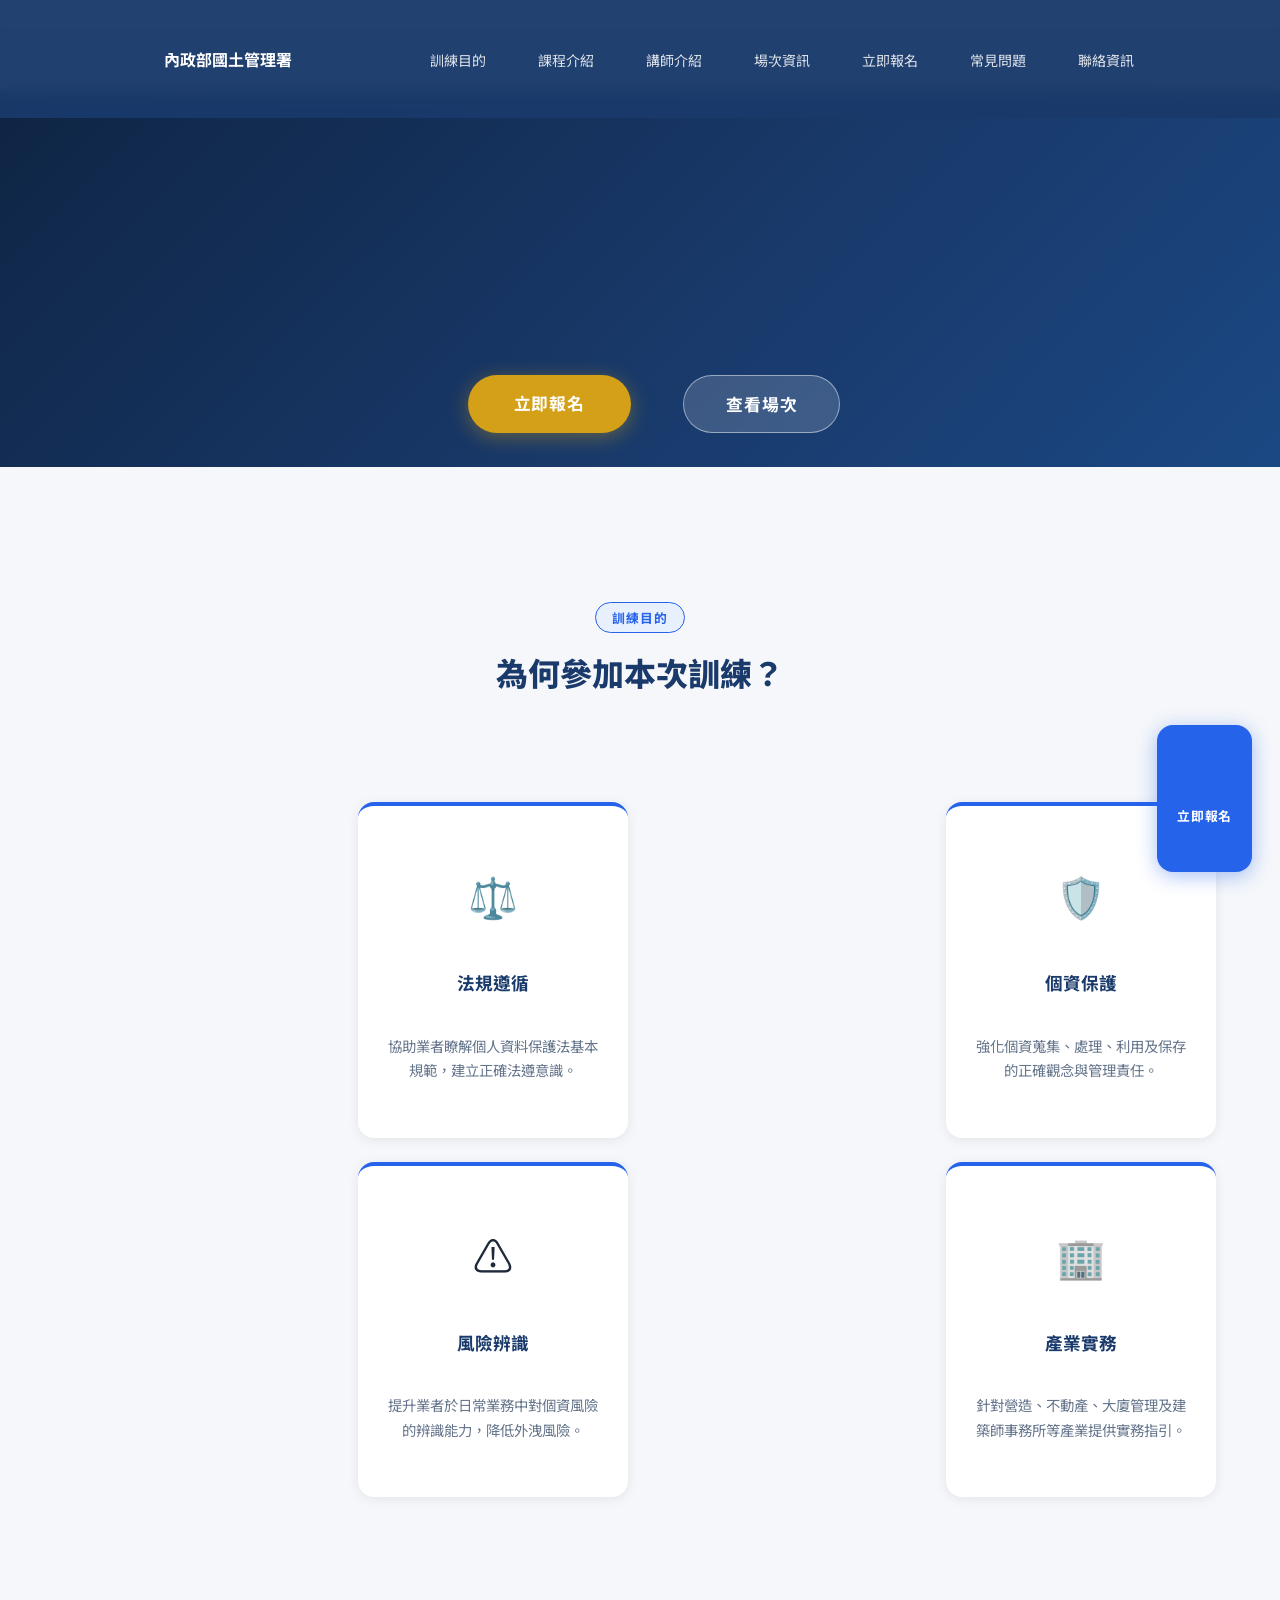
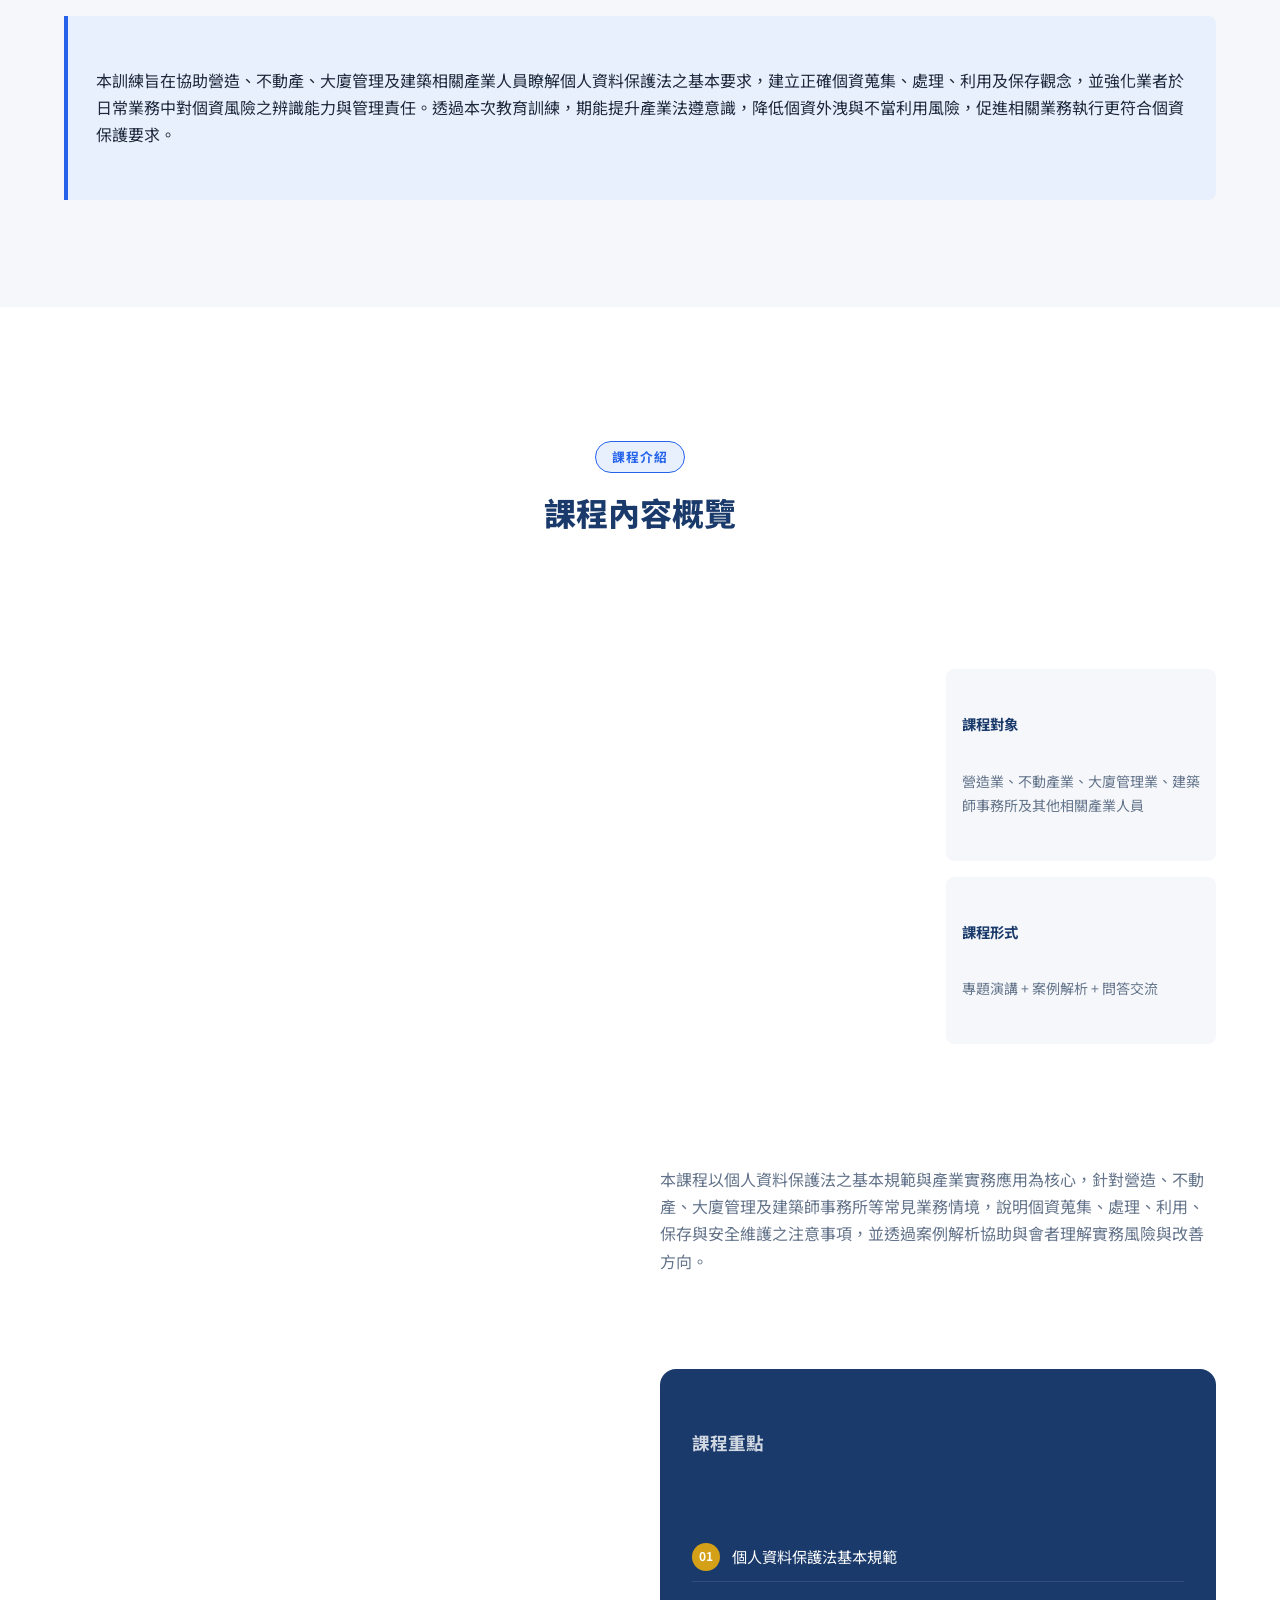
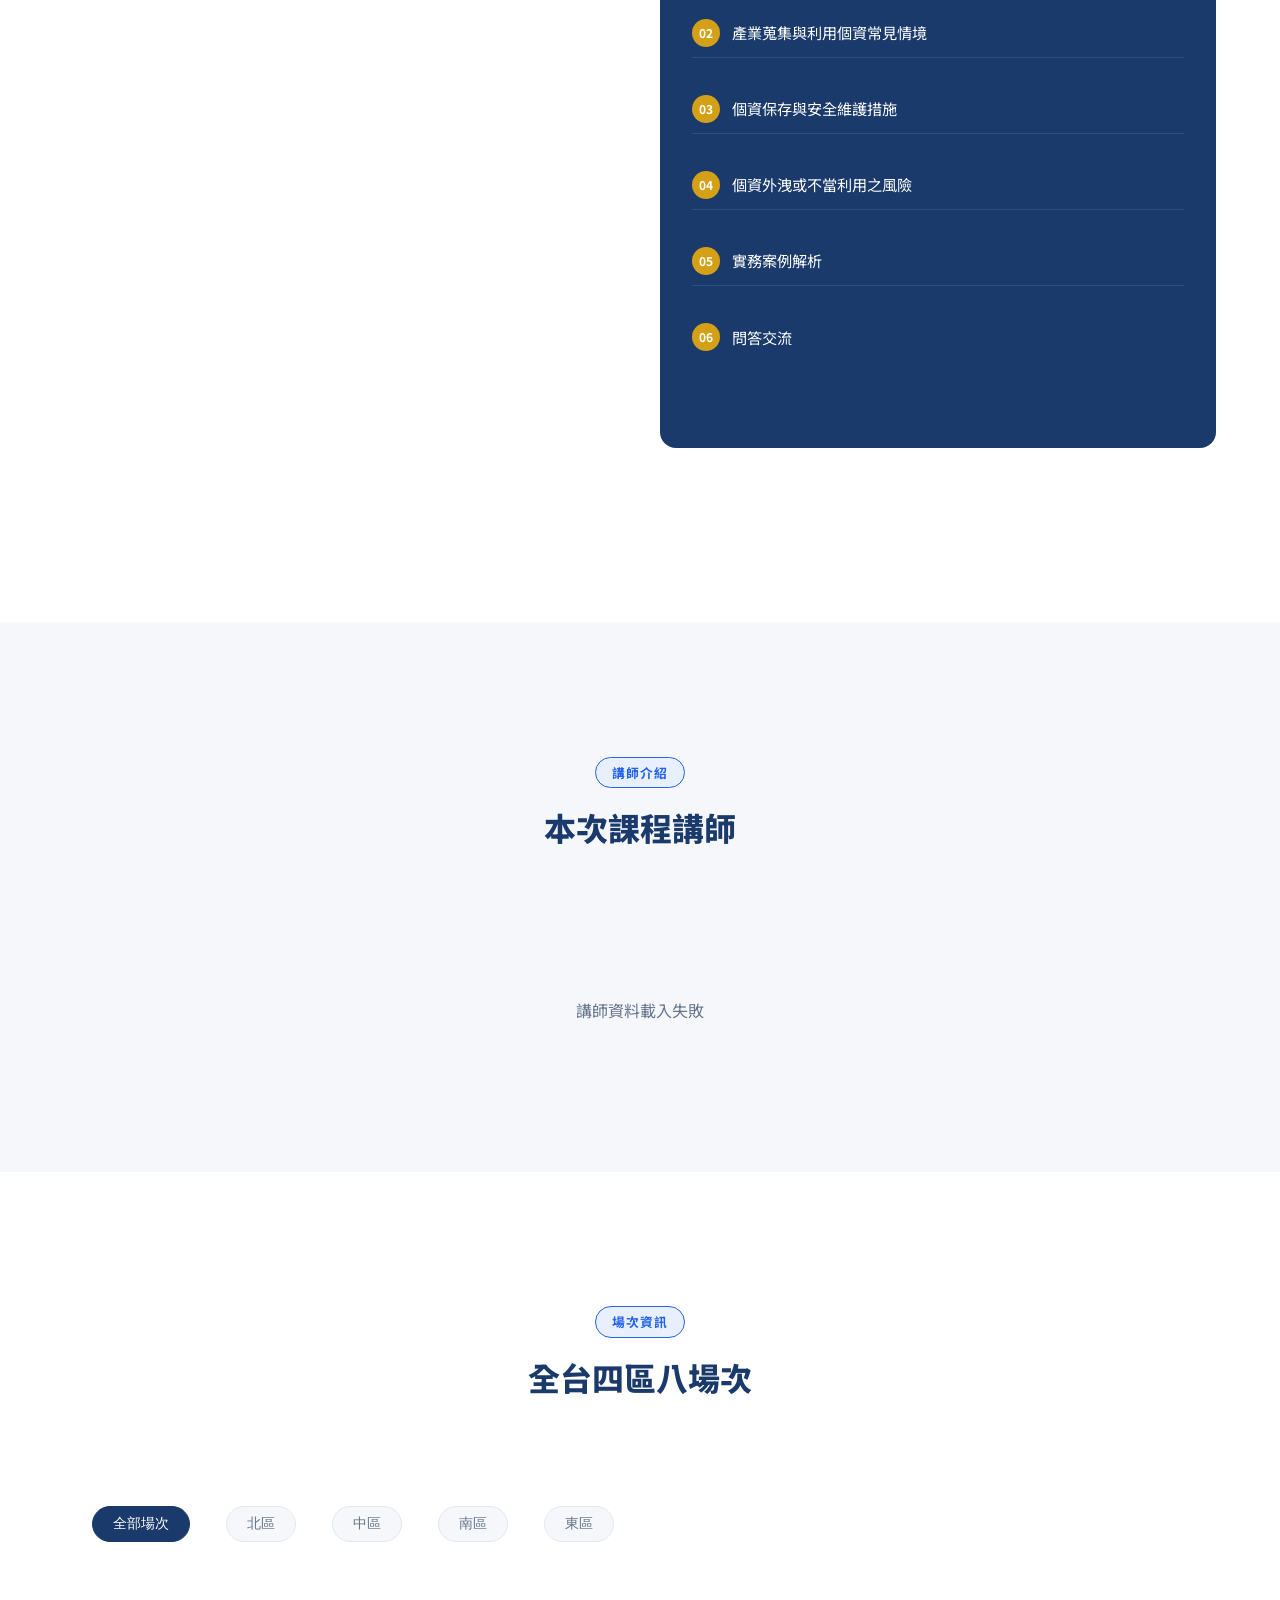
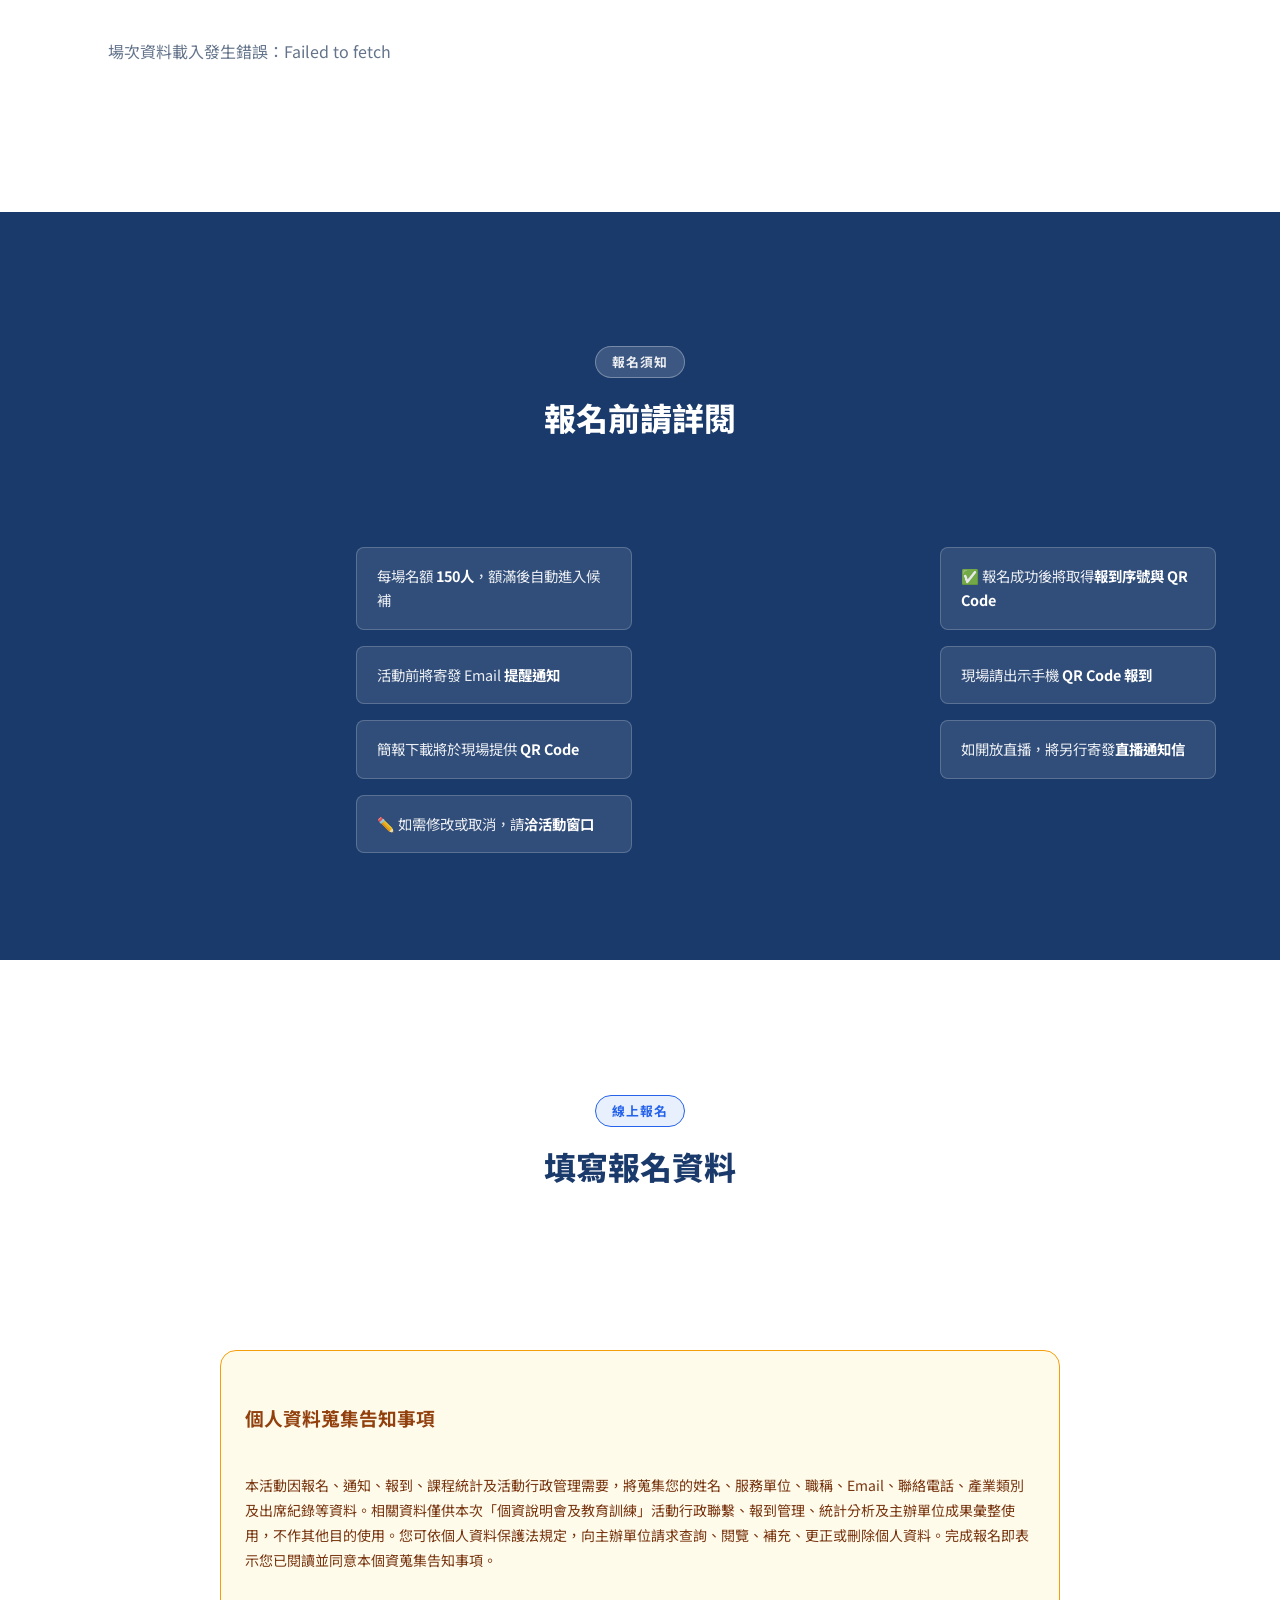
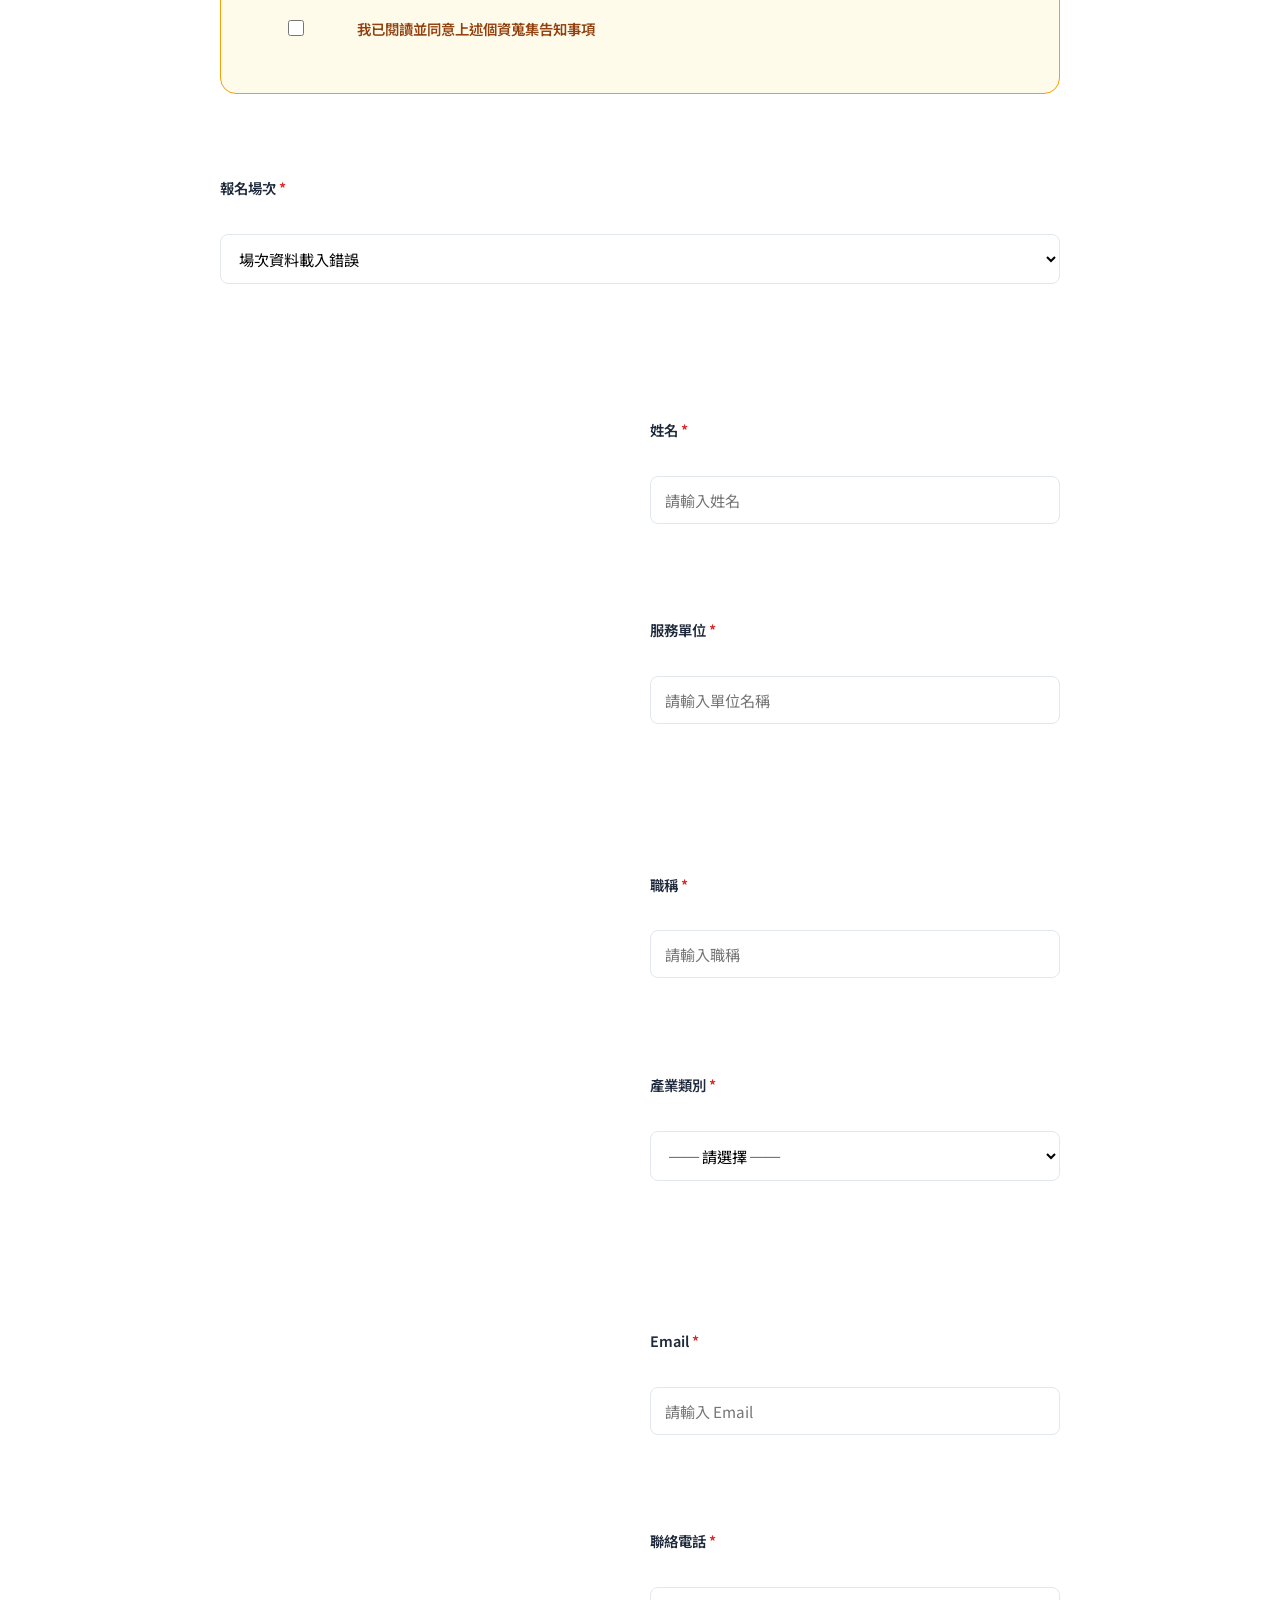
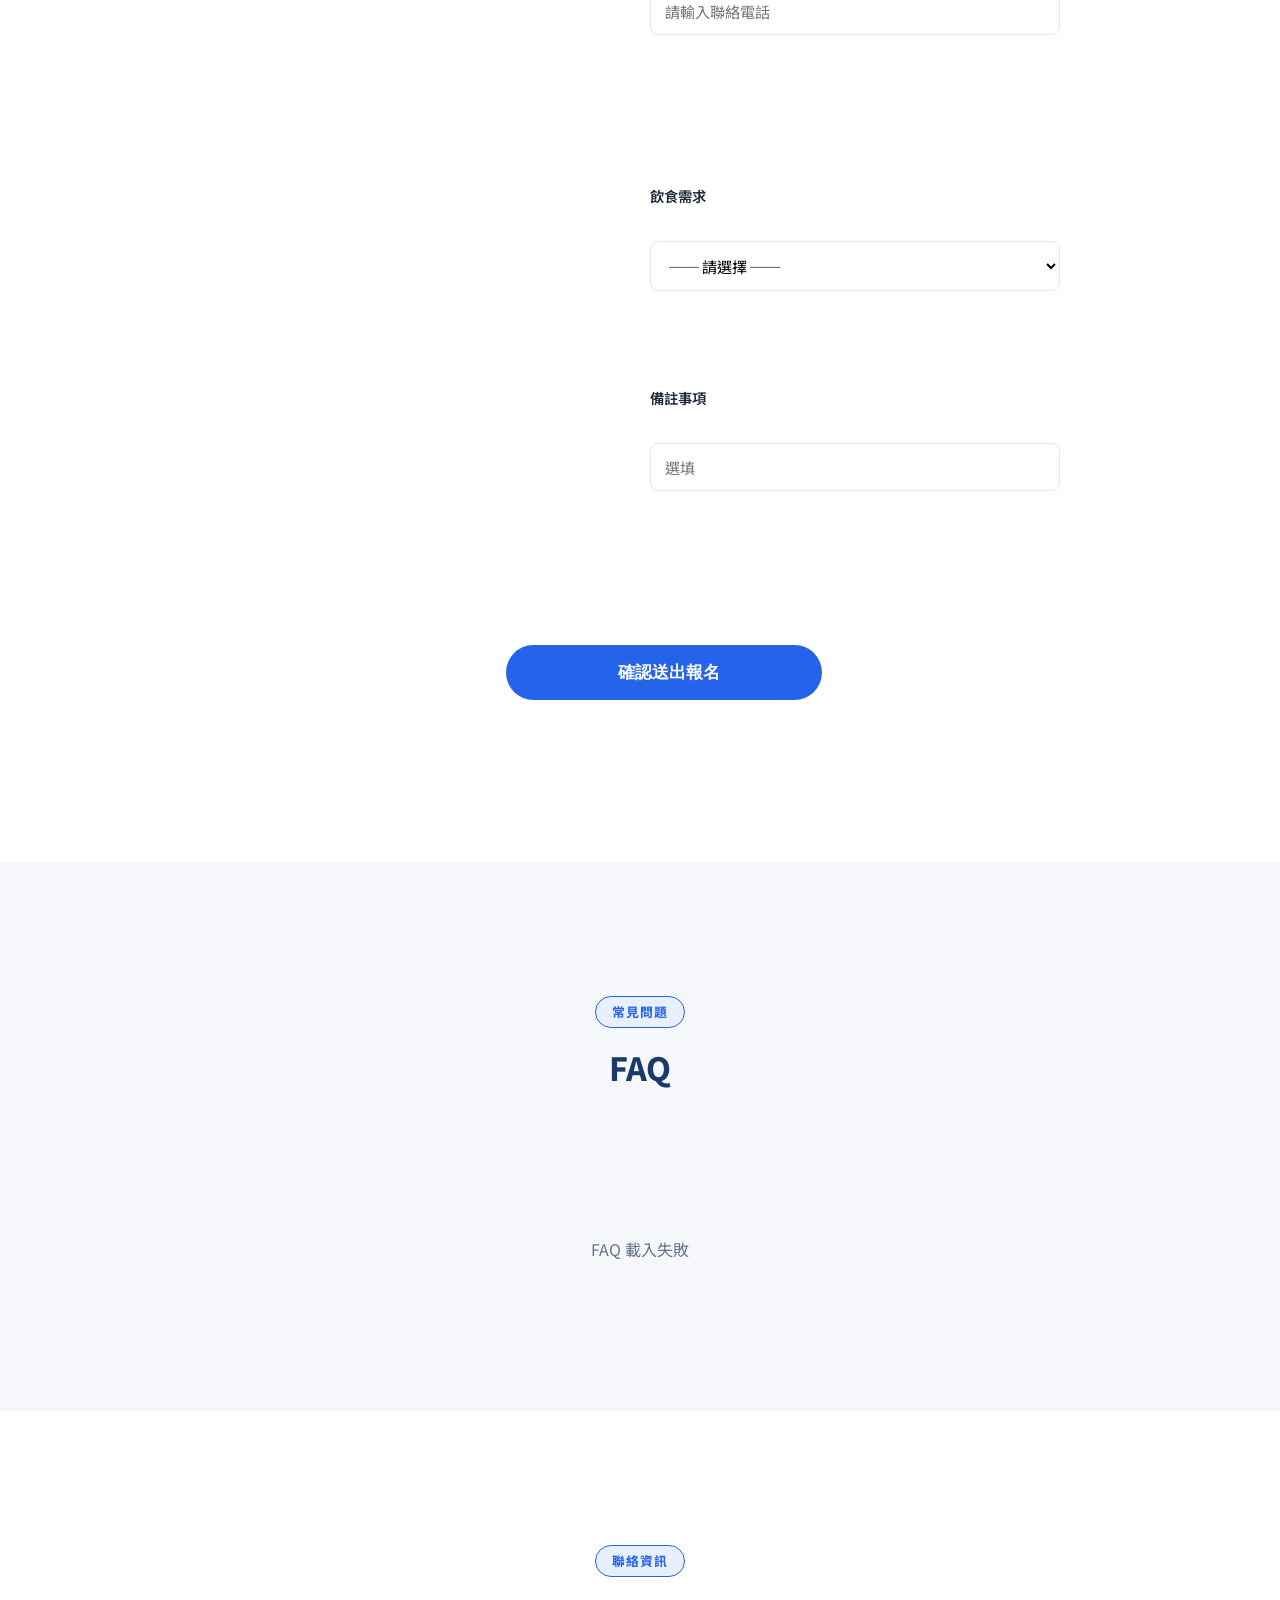
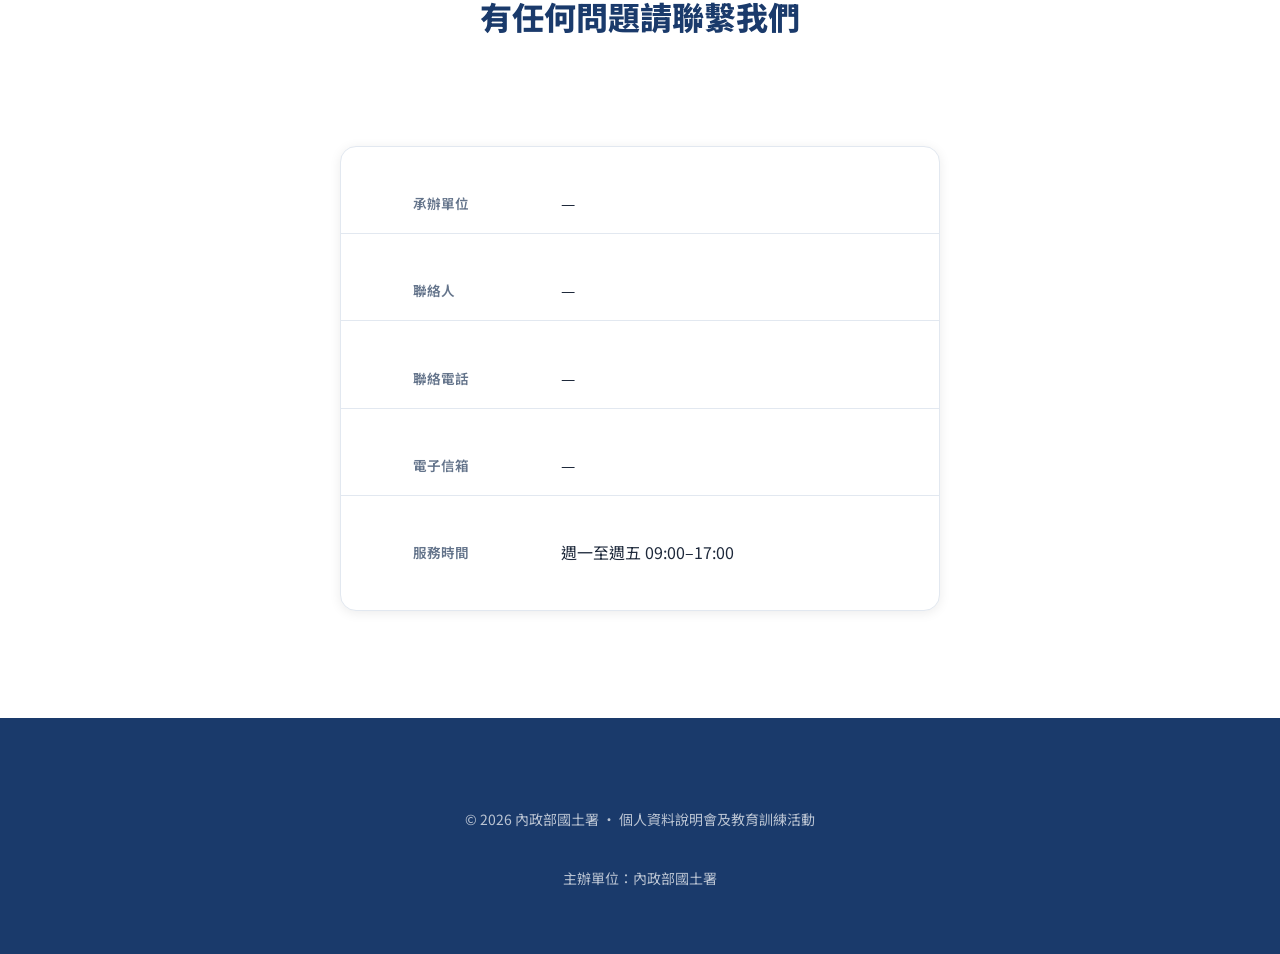
==== index.html @ 6d7c0c59 "Add files via upload" ====
<!DOCTYPE html>
<html lang="zh-TW">
<head>
  <meta charset="UTF-8">
  <meta name="viewport" content="width=device-width, initial-scale=1.0">
  <title>內政部國土署 個資說明會及教育訓練</title>
  <link rel="stylesheet" href="style.css">
</head>
<body>

<!-- ── 導覽列 ── -->
<nav class="navbar" id="navbar">
  <div class="nav-inner">
    <div class="nav-brand">
      <img id="logoImg" src="" alt="內政部國土署" class="nav-logo" onerror="this.style.display='none'">
      <span class="nav-title">內政部國土管理署</span>
    </div>
    <ul class="nav-links">
      <li><a href="#about">訓練目的</a></li>
      <li><a href="#course">課程介紹</a></li>
      <li><a href="#speakers">講師介紹</a></li>
      <li><a href="#sessions">場次資訊</a></li>
      <li><a href="#register">立即報名</a></li>
      <li><a href="#faq">常見問題</a></li>
      <li><a href="#contact">聯絡資訊</a></li>
    </ul>
    <button class="hamburger" onclick="toggleMenu()" aria-label="選單">☰</button>
  </div>
  <div class="mobile-menu" id="mobileMenu">
    <a href="#about" onclick="toggleMenu()">訓練目的</a>
    <a href="#course" onclick="toggleMenu()">課程介紹</a>
    <a href="#speakers" onclick="toggleMenu()">講師介紹</a>
    <a href="#sessions" onclick="toggleMenu()">場次資訊</a>
    <a href="#register" onclick="toggleMenu()">立即報名</a>
    <a href="#faq" onclick="toggleMenu()">常見問題</a>
    <a href="#contact" onclick="toggleMenu()">聯絡資訊</a>
  </div>
</nav>

<!-- ── Hero Section：純 Banner 版 ── -->
<section class="hero hero-banner-only" id="hero">
  <div class="hero-bg" id="heroBg"></div>
  <div class="hero-overlay"></div>
  <div class="hero-content hero-content-minimal">
    <div class="hero-actions">
      <a href="#register" class="btn-hero">立即報名</a>
      <a href="#sessions" class="btn-hero-secondary">查看場次</a>
    </div>
  </div>
</section>

<!-- ── 浮動報名按鈕 ── -->
<div class="float-btn" id="floatBtn">
  <a href="#register" class="float-btn-link" id="floatBtnLink">
    <span class="float-icon"></span>
    <span class="float-text">立即報名</span>
  </a>
</div>

<!-- ── 訓練目的 ── -->
<section class="section section-gray" id="about">
  <div class="container">
    <div class="section-header">
      <div class="section-tag">訓練目的</div>
      <h2 class="section-title">為何參加本次訓練？</h2>
    </div>
    <div class="about-grid">
        <div class="about-card">
          <div class="about-icon">⚖️</div>
          <h3>法規遵循</h3>
          <p>協助業者瞭解個人資料保護法基本規範，建立正確法遵意識。</p>
        </div>

        <div class="about-card">
          <div class="about-icon">🛡️</div>
          <h3>個資保護</h3>
          <p>強化個資蒐集、處理、利用及保存的正確觀念與管理責任。</p>
        </div>

        <div class="about-card">
          <div class="about-icon">⚠️</div>
          <h3>風險辨識</h3>
          <p>提升業者於日常業務中對個資風險的辨識能力，降低外洩風險。</p>
        </div>

        <div class="about-card">
          <div class="about-icon">🏢</div>
          <h3>產業實務</h3>
          <p>針對營造、不動產、大廈管理及建築師事務所等產業提供實務指引。</p>
        </div>
    </div>
    <div class="about-text" id="aboutText">
      <p>本訓練旨在協助營造、不動產、大廈管理及建築相關產業人員瞭解個人資料保護法之基本要求，建立正確個資蒐集、處理、利用及保存觀念，並強化業者於日常業務中對個資風險之辨識能力與管理責任。透過本次教育訓練，期能提升產業法遵意識，降低個資外洩與不當利用風險，促進相關業務執行更符合個資保護要求。</p>
    </div>
  </div>
</section>

<!-- ── 課程介紹 ── -->
<section class="section" id="course">
  <div class="container">
    <div class="section-header">
      <div class="section-tag">課程介紹</div>
      <h2 class="section-title">課程內容概覽</h2>
    </div>
    <div class="course-layout">
      <div class="course-info">
        <div class="course-meta-grid">
          <div class="course-meta-item">
            <strong>課程對象</strong>
            <p>營造業、不動產業、大廈管理業、建築師事務所及其他相關產業人員</p>
          </div>
          <div class="course-meta-item">
            <strong>課程形式</strong>
            <p>專題演講 + 案例解析 + 問答交流</p>
          </div>
        </div>
        <div class="course-desc" id="courseDesc">
          <p>本課程以個人資料保護法之基本規範與產業實務應用為核心，針對營造、不動產、大廈管理及建築師事務所等常見業務情境，說明個資蒐集、處理、利用、保存與安全維護之注意事項，並透過案例解析協助與會者理解實務風險與改善方向。</p>
        </div>
      </div>
      <div class="course-topics">
        <h3>課程重點</h3>
        <ul class="topic-list">
          <li><span class="topic-num">01</span>個人資料保護法基本規範</li>
          <li><span class="topic-num">02</span>產業蒐集與利用個資常見情境</li>
          <li><span class="topic-num">03</span>個資保存與安全維護措施</li>
          <li><span class="topic-num">04</span>個資外洩或不當利用之風險</li>
          <li><span class="topic-num">05</span>實務案例解析</li>
          <li><span class="topic-num">06</span>問答交流</li>
        </ul>
      </div>
    </div>
  </div>
</section>

<!-- ── 講師介紹 ── -->
<section class="section section-gray" id="speakers">
  <div class="container">
    <div class="section-header">
      <div class="section-tag">講師介紹</div>
      <h2 class="section-title">本次課程講師</h2>
    </div>
    <div class="speakers-grid" id="speakersGrid">
      <div class="loading-state">載入中...</div>
    </div>
  </div>
</section>

<!-- ── 場次資訊 ── -->
<section class="section" id="sessions">
  <div class="container">
    <div class="section-header">
      <div class="section-tag">場次資訊</div>
      <h2 class="section-title">全台四區八場次</h2>
    </div>
    <div class="sessions-tabs">
      <button class="tab-btn active" onclick="filterSessions('all')">全部場次</button>
      <button class="tab-btn" onclick="filterSessions('北區')">北區</button>
      <button class="tab-btn" onclick="filterSessions('中區')">中區</button>
      <button class="tab-btn" onclick="filterSessions('南區')">南區</button>
      <button class="tab-btn" onclick="filterSessions('東區')">東區</button>
    </div>
    <div class="sessions-grid" id="sessionsGrid">
      <div class="loading-state">載入中...</div>
    </div>
  </div>
</section>

<!-- ── 報名須知 ── -->
<section class="section section-blue" id="notice">
  <div class="container">
    <div class="section-header">
      <div class="section-tag light">報名須知</div>
      <h2 class="section-title light">報名前請詳閱</h2>
    </div>
    <div class="notice-grid">
      <div class="notice-item"> 每場名額 <strong>150人</strong>，額滿後自動進入候補</div>
      <div class="notice-item">✅ 報名成功後將取得<strong>報到序號與 QR Code</strong></div>
      <div class="notice-item"> 活動前將寄發 Email <strong>提醒通知</strong></div>
      <div class="notice-item"> 現場請出示手機 <strong>QR Code 報到</strong></div>
      <div class="notice-item"> 簡報下載將於現場提供 <strong>QR Code</strong></div>
      <div class="notice-item"> 如開放直播，將另行寄發<strong>直播通知信</strong></div>
      <div class="notice-item">✏️ 如需修改或取消，請<strong>洽活動窗口</strong></div>
    </div>
  </div>
</section>

<!-- ── 個資宣告 & 報名表單 ── -->
<section class="section" id="register">
  <div class="container">
    <div class="section-header">
      <div class="section-tag">線上報名</div>
      <h2 class="section-title">填寫報名資料</h2>
    </div>

    <!-- 成功畫面 -->
    <div id="successPanel" style="display:none;" class="success-panel">
      <div class="success-icon">✅</div>
      <h2 id="successTitle">報名成功</h2>
      <div class="success-info" id="successInfo"></div>
      <div class="qr-section">
        <p class="qr-label">您的報到 QR Code</p>
        <img id="qrCodeImg" src="" alt="QR Code" class="qr-image">
        <p class="qr-hint">請截圖保存，現場掃碼報到</p>
        <div class="reg-no-box">報到序號：<strong id="regNoDisplay"></strong></div>
      </div>
      <p class="success-note"> 後續將由 Email 寄送確認信，請留意收件匣（含垃圾信件夾）。</p>
      <button class="btn-primary" onclick="resetForm()">返回報名</button>
    </div>

    <!-- 報名表單 -->
    <div id="registerPanel">
      <form id="regForm" class="reg-form" onsubmit="return false;">

        <!-- 個資宣告 -->
        <div class="privacy-box" id="privacyBox">
          <h3 class="privacy-title">個人資料蒐集告知事項</h3>
          <p class="privacy-text" id="privacyText">本活動因報名、通知、報到、課程統計及活動行政管理需要，將蒐集您的姓名、服務單位、職稱、Email、聯絡電話、產業類別及出席紀錄等資料。相關資料僅供本次「個資說明會及教育訓練」活動行政聯繫、報到管理、統計分析及主辦單位成果彙整使用，不作其他目的使用。您可依個人資料保護法規定，向主辦單位請求查詢、閱覽、補充、更正或刪除個人資料。完成報名即表示您已閱讀並同意本個資蒐集告知事項。</p>
          <label class="privacy-check">
            <input type="checkbox" id="privacyConsent" required>
            <span>我已閱讀並同意上述個資蒐集告知事項</span>
          </label>
        </div>

        <!-- 場次選擇 -->
        <div class="form-group">
          <label class="form-label required">報名場次</label>
          <select class="form-control" id="sessionId" required>
            <option value="">── 請選擇場次 ──</option>
          </select>
          <div class="session-quota" id="sessionQuota"></div>
        </div>

        <div class="form-row">
          <div class="form-group">
            <label class="form-label required">姓名</label>
            <input class="form-control" type="text" id="name" placeholder="請輸入姓名" required>
          </div>
          <div class="form-group">
            <label class="form-label required">服務單位</label>
            <input class="form-control" type="text" id="organization" placeholder="請輸入單位名稱" required>
          </div>
        </div>

        <div class="form-row">
          <div class="form-group">
            <label class="form-label required">職稱</label>
            <input class="form-control" type="text" id="jobTitle" placeholder="請輸入職稱" required>
          </div>
          <div class="form-group">
            <label class="form-label required">產業類別</label>
            <select class="form-control" id="industryType" required>
              <option value="">── 請選擇 ──</option>
              <option value="營造業">營造業</option>
              <option value="不動產業">不動產業</option>
              <option value="大廈管理業">大廈管理業</option>
              <option value="建築師事務所">建築師事務所</option>
              <option value="其他">其他</option>
            </select>
          </div>
        </div>

        <div class="form-row">
          <div class="form-group">
            <label class="form-label required">Email</label>
            <input class="form-control" type="email" id="email" placeholder="請輸入 Email" required>
          </div>
          <div class="form-group">
            <label class="form-label required">聯絡電話</label>
            <input class="form-control" type="tel" id="phone" placeholder="請輸入聯絡電話" required>
          </div>
        </div>

        <div class="form-row">
          <div class="form-group">
            <label class="form-label">飲食需求</label>
            <select class="form-control" id="mealType">
              <option value="">── 請選擇 ──</option>
              <option value="葷">葷食</option>
              <option value="素">素食</option>
              <option value="其他">其他</option>
            </select>
          </div>
          <div class="form-group">
            <label class="form-label">備註事項</label>
            <input class="form-control" type="text" id="notes" placeholder="選填">
          </div>
        </div>

        <div class="form-submit">
          <div class="error-msg" id="formError" style="display:none;"></div>
          <button type="button" class="btn-primary btn-large" onclick="submitForm()" id="submitBtn">
            確認送出報名
          </button>
        </div>
      </form>
    </div>
  </div>
</section>

<!-- ── FAQ ── -->
<section class="section section-gray" id="faq">
  <div class="container">
    <div class="section-header">
      <div class="section-tag">常見問題</div>
      <h2 class="section-title">FAQ</h2>
    </div>
    <div class="faq-list" id="faqList">
      <div class="loading-state">載入中...</div>
    </div>
  </div>
</section>

<!-- ── 聯絡資訊 ── -->
<section class="section" id="contact">
  <div class="container">
    <div class="section-header">
      <div class="section-tag">聯絡資訊</div>
      <h2 class="section-title">有任何問題請聯繫我們</h2>
    </div>
    <div class="contact-card" id="contactCard">
      <div class="contact-item">
        <span class="contact-label">承辦單位</span>
        <span id="contactUnit">—</span>
      </div>
      <div class="contact-item">
        <span class="contact-label">聯絡人</span>
        <span id="contactPerson">—</span>
      </div>
      <div class="contact-item">
        <span class="contact-label">聯絡電話</span>
        <span id="contactPhone">—</span>
      </div>
      <div class="contact-item">
        <span class="contact-label">電子信箱</span>
        <span id="contactEmail">—</span>
      </div>
      <div class="contact-item">
        <span class="contact-label">服務時間</span>
        <span id="serviceHours">週一至週五 09:00–17:00</span>
      </div>
    </div>
  </div>
</section>

<!-- ── 頁尾 ── -->
<footer class="footer">
  <div class="container">
    <p>© 2026 內政部國土署 · 個人資料說明會及教育訓練活動</p>
    <p>主辦單位：<span id="footerOrganizer">內政部國土署</span></p>
  </div>
</footer>

<!-- ── 講師 Modal ── -->
<div class="modal-overlay" id="speakerModal" onclick="closeSpeakerModal(event)">
  <div class="modal-box">
    <button class="modal-close" onclick="closeSpeakerModal()">✕</button>
    <div id="speakerModalContent"></div>
  </div>
</div>

<script src="api.js"></script>
<script>
// ── 全域狀態 ──
let allSessions = [];
let settings = {};

// ── 初始化 ──
window.onload = function() {
  loadSettings();
  loadSessions();
  loadSpeakers();
  loadFAQ();
  initScrollBehavior();
};

// ── API 請求 ── (GitHub Pages + GAS 模式)
async function api(action, data) {
  data = data || {};
  return API.call(action, data);
}

// ────────────────────────────────────────────────────────────
// ✅ 修正版 loadSettings
// 只有一個函式主體，不再有孤立程式碼段落
// ────────────────────────────────────────────────────────────
async function loadSettings() {
  var res;
  try {
    res = await api('getSettings');
  } catch (err) {
    console.error('getSettings 呼叫失敗：', err);
    return;
  }

  if (!res || !res.success) {
    console.error('getSettings 回傳失敗：', res);
    return;
  }

  settings = res.data || {};

  // ── Banner 背景圖 ──
  // 優先使用 bannerDataUrl（Base64），其次 bannerUrl（Drive URL）
  var bannerSrc = settings.bannerDataUrl || (settings.bannerUrl ? convertDriveUrl(settings.bannerUrl) : '');
  if (bannerSrc) {
    var heroBg = document.getElementById('heroBg');
    heroBg.style.backgroundImage = 'url("' + bannerSrc + '")';
    heroBg.style.backgroundSize = 'cover';
    heroBg.style.backgroundPosition = 'center center';
    heroBg.style.backgroundRepeat = 'no-repeat';
    console.log('✅ Banner 已套用');
  } else {
    console.warn('⚠️ Settings 裡沒有 bannerUrl 或 bannerDataUrl');
  }

  // ── Logo ──
  var logoSrc = settings.logoDataUrl || (settings.logoUrl ? convertDriveUrl(settings.logoUrl) : '');
  if (logoSrc) {
    var logoImg = document.getElementById('logoImg');
    logoImg.src = logoSrc;
    logoImg.style.display = 'block';
  }

  // ── 內容文字 ──
  if (settings.aboutText) {
    document.getElementById('aboutText').innerHTML = '<p>' + settings.aboutText + '</p>';
  }
  if (settings.courseDesc) {
    document.getElementById('courseDesc').innerHTML = '<p>' + settings.courseDesc + '</p>';
  }

  // ── 聯絡資訊 ──
  document.getElementById('contactUnit').textContent    = settings.contactUnit    || '—';
  document.getElementById('contactPerson').textContent  = settings.contactPerson  || '—';
  document.getElementById('contactPhone').textContent   = settings.contactPhone   || '—';
  document.getElementById('contactEmail').textContent   = settings.contactEmail   || '—';
  document.getElementById('serviceHours').textContent   = settings.serviceHours   || '週一至週五 09:00–17:00';
  document.getElementById('footerOrganizer').textContent = settings.activityOrganizer || '內政部國土管理署';
}

function convertDriveUrl(url) {
  if (!url) return '';
  url = String(url).trim();
  var fileId = null;

  var m1 = url.match(/\/d\/([a-zA-Z0-9_-]{10,})/);
  if (m1) fileId = m1[1];

  if (!fileId) {
    var m2 = url.match(/[?&]id=([a-zA-Z0-9_-]{10,})/);
    if (m2) fileId = m2[1];
  }

  if (fileId) {
    return 'https://lh3.googleusercontent.com/d/' + fileId;
  }
  return url;
}

// ── 載入場次 ──
async function loadSessions() {
  var grid = document.getElementById('sessionsGrid');
  var select = document.getElementById('sessionId');
  grid.innerHTML = '<div class="loading-state">場次資料載入中...</div>';

  try {
    var res = await api('getSessions');
    console.log('getSessions 回傳：', res);

    if (!Array.isArray(res)) {
      grid.innerHTML = '<div class="empty-state">場次資料載入失敗：後端回傳格式不是陣列，請檢查是否已部署新版。</div>';
      if (select) select.innerHTML = '<option value="">場次資料載入失敗</option>';
      return;
    }

    if (res.length === 0) {
      grid.innerHTML = '<div class="empty-state">目前尚無場次資料，請確認 Sessions 工作表是否有資料。</div>';
      if (select) select.innerHTML = '<option value="">目前尚無場次資料</option>';
      return;
    }

    allSessions = res;
    renderSessionSelect(res);
    renderSessionCards(res);

  } catch (err) {
    console.error('loadSessions error:', err);
    grid.innerHTML = '<div class="empty-state">場次資料載入發生錯誤：' + err.message + '</div>';
    if (select) select.innerHTML = '<option value="">場次資料載入錯誤</option>';
  }
}

function renderSessionSelect(sessions) {
  const sel = document.getElementById('sessionId');
  sel.innerHTML = '<option value="">── 請選擇場次 ──</option>';
  sessions.forEach(s => {
    if (s.registrationOpen === false || s.registrationOpen === 'FALSE') return;
    const opt = document.createElement('option');
    opt.value = s.sessionId;
    const label = s.isFull
      ? s.sessionName + '（' + s.date + '）【額滿—可候補】'
      : s.sessionName + '（' + s.date + '）— 剩餘 ' + s.remaining + ' 名';
    opt.textContent = label;
    sel.appendChild(opt);
  });
  sel.addEventListener('change', updateSessionQuota);
}

function updateSessionQuota() {
  const id = document.getElementById('sessionId').value;
  const s = allSessions.find(s => s.sessionId === id);
  const el = document.getElementById('sessionQuota');
  if (!s) { el.innerHTML = ''; return; }
  el.innerHTML = s.isFull
    ? '<span class="quota-full">此場次已額滿，報名後將列為候補</span>'
    : '<span class="quota-ok">✅ 剩餘名額：' + s.remaining + ' / ' + s.capacity + '</span>';
}

function filterSessions(region) {
  document.querySelectorAll('.tab-btn').forEach(b => b.classList.remove('active'));
  event.target.classList.add('active');
  const filtered = region === 'all' ? allSessions : allSessions.filter(s => s.region === region);
  renderSessionCards(filtered);
}

function renderSessionCards(sessions) {
  const grid = document.getElementById('sessionsGrid');
  if (!sessions.length) { grid.innerHTML = '<div class="empty-state">無場次資料</div>'; return; }
  grid.innerHTML = sessions.map(s => {
    const isFull = s.isFull;
    const isOpen = s.registrationOpen !== false && s.registrationOpen !== 'FALSE';
    return `
    <div class="session-card ${isFull ? 'is-full' : ''}">
      <div class="session-card-header">
        <span class="session-region">${s.region}</span>
        <span class="session-slot">${s.timeSlot}</span>
      </div>
      <h3 class="session-name">${s.sessionName}</h3>
      <div class="session-details">
        <div class="session-detail"><span></span> ${s.date || '待公告'}</div>
        <div class="session-detail"><span></span> ${s.startTime || '—'} – ${s.endTime || '—'}</div>
        <div class="session-detail"><span></span> ${s.venue || '待公告'}</div>
        <div class="session-detail"><span></span> ${s.address || '—'}</div>
        ${s.transportation ? `<div class="session-detail"><span></span> ${s.transportation}</div>` : ''}
      </div>
      <div class="session-footer">
        <div class="quota-bar">
          <div class="quota-fill" style="width:${Math.min(100, ((s.capacity - s.remaining) / s.capacity) * 100)}%"></div>
        </div>
        <div class="quota-text">${isFull ? '額滿' : '剩餘 ' + s.remaining} / ${s.capacity} 人</div>
        ${isOpen
          ? `<button class="btn-session ${isFull ? 'btn-waitlist' : ''}" onclick="jumpToRegister('${s.sessionId}')">${isFull ? '登記候補' : '我要報名'}</button>`
          : '<span class="badge-closed">報名截止</span>'
        }
      </div>
    </div>`;
  }).join('');
}

// ── 載入講師 ──
async function loadSpeakers() {
  try {
    const res = await api('getSpeakers');
    const grid = document.getElementById('speakersGrid');
    if (!Array.isArray(res) || !res.length) {
      grid.innerHTML = '<div class="empty-state">講師資料稍後公告</div>';
      return;
    }
    grid.innerHTML = res.map(s => `
    <div class="speaker-card">
      <div class="speaker-photo-wrap">
        <img class="speaker-photo" src="${s.speakerPhotoUrl || ''}" alt="${s.speakerName}" onerror="this.src='https://via.placeholder.com/120x120?text=講師'">
      </div>
      <div class="speaker-info">
        <h3 class="speaker-name">${s.speakerName}</h3>
        <p class="speaker-org">${s.speakerOrganization}</p>
        <p class="speaker-title-badge">${s.speakerTitle}</p>
        <div class="speaker-tags">${(s.speakerTags||'').split(',').filter(Boolean).map(t=>`<span class="tag">${t.trim()}</span>`).join('')}</div>
        <p class="speaker-short-bio">${s.shortBio || ''}</p>
        <button class="btn-speaker-detail" onclick="openSpeakerModal(${JSON.stringify(s).replace(/"/g,'&quot;')})">查看詳細履歷</button>
      </div>
    </div>`).join('');
  } catch (err) {
    document.getElementById('speakersGrid').innerHTML = '<div class="empty-state">講師資料載入失敗</div>';
    console.error('loadSpeakers error:', err);
  }
}

function openSpeakerModal(s) {
  const content = `
    <div class="modal-speaker">
      <div class="modal-speaker-header">
        <img class="modal-photo" src="${s.speakerPhotoUrl||''}" alt="${s.speakerName}" onerror="this.src='https://via.placeholder.com/80x80?text=講師'">
        <div>
          <h2>${s.speakerName}</h2>
          <p>${s.speakerOrganization} · ${s.speakerTitle}</p>
        </div>
      </div>
      ${s.education  ? `<div class="modal-section"><strong>學歷</strong><p>${s.education}</p></div>` : ''}
      ${s.expertise  ? `<div class="modal-section"><strong>專業領域</strong><p>${s.expertise}</p></div>` : ''}
      ${s.experience ? `<div class="modal-section"><strong>相關經歷</strong><p>${s.experience}</p></div>` : ''}
      ${s.courseFocus? `<div class="modal-section"><strong>本次授課重點</strong><p>${s.courseFocus}</p></div>` : ''}
    </div>`;
  document.getElementById('speakerModalContent').innerHTML = content;
  document.getElementById('speakerModal').classList.add('open');
  document.body.style.overflow = 'hidden';
}

function closeSpeakerModal(e) {
  if (!e || e.target === e.currentTarget) {
    document.getElementById('speakerModal').classList.remove('open');
    document.body.style.overflow = '';
  }
}

// ── 載入 FAQ ──
async function loadFAQ() {
  try {
    const res = await api('getFAQ');
    const list = document.getElementById('faqList');
    if (!Array.isArray(res) || !res.length) { list.innerHTML = '<div class="empty-state">FAQ 稍後公告</div>'; return; }
    list.innerHTML = res.map((f, i) => `
    <div class="faq-item">
      <button class="faq-question" onclick="toggleFAQ(${i})">
        <span>Q${String(i+1).padStart(2,'0')} · ${f.question}</span>
        <span class="faq-arrow" id="faqArrow${i}">▼</span>
      </button>
      <div class="faq-answer" id="faqAnswer${i}">${f.answer}</div>
    </div>`).join('');
  } catch (err) {
    document.getElementById('faqList').innerHTML = '<div class="empty-state">FAQ 載入失敗</div>';
    console.error('loadFAQ error:', err);
  }
}

function toggleFAQ(idx) {
  const el = document.getElementById('faqAnswer' + idx);
  const arrow = document.getElementById('faqArrow' + idx);
  el.classList.toggle('open');
  arrow.textContent = el.classList.contains('open') ? '▲' : '▼';
}

// ── 報名表單 ──
function jumpToRegister(sessionId) {
  document.getElementById('sessionId').value = sessionId;
  updateSessionQuota();
  document.getElementById('register').scrollIntoView({ behavior: 'smooth' });
}

async function submitForm() {
  const btn = document.getElementById('submitBtn');
  const errEl = document.getElementById('formError');
  errEl.style.display = 'none';

  if (!document.getElementById('privacyConsent').checked) {
    showError('請勾選個資蒐集同意事項'); return;
  }

  const data = {
    sessionId:    document.getElementById('sessionId').value,
    name:         document.getElementById('name').value.trim(),
    organization: document.getElementById('organization').value.trim(),
    title:        document.getElementById('jobTitle').value.trim(),
    email:        document.getElementById('email').value.trim(),
    phone:        document.getElementById('phone').value.trim(),
    industryType: document.getElementById('industryType').value,
    mealType:     document.getElementById('mealType').value,
    notes:        document.getElementById('notes').value.trim(),
    privacyConsent: true
  };

  const required = {
    sessionId:'場次', name:'姓名', organization:'服務單位',
    title:'職稱', email:'Email', phone:'聯絡電話', industryType:'產業類別'
  };
  for (const [key, label] of Object.entries(required)) {
    if (!data[key]) { showError('請填寫「' + label + '」'); return; }
  }
  if (!/^[^\s@]+@[^\s@]+\.[^\s@]+$/.test(data.email)) { showError('Email 格式不正確'); return; }

  btn.disabled = true;
  btn.textContent = '送出中...';

  try {
    const res = await api('submitRegistration', { data: data });

    if (!res.success) {
      showError(res.error || '報名失敗，請稍後再試');
      btn.disabled = false;
      btn.textContent = '確認送出報名';
      return;
    }

    const d = res.data;
    document.getElementById('registerPanel').style.display = 'none';
    document.getElementById('successPanel').style.display = 'block';
    document.getElementById('successTitle').textContent = d.status === '候補' ? '報名完成（候補）' : '報名成功（正取）';
    document.getElementById('successInfo').innerHTML =
      '<div class="success-row"><strong>姓名</strong>'  + data.name    + '</div>' +
      '<div class="success-row"><strong>場次</strong>'  + d.sessionName + '</div>' +
      '<div class="success-row"><strong>日期</strong>'  + d.date        + '</div>' +
      '<div class="success-row"><strong>時間</strong>'  + d.startTime + ' – ' + d.endTime + '</div>' +
      '<div class="success-row"><strong>地點</strong>'  + d.venue       + '</div>' +
      '<div class="success-row"><strong>狀態</strong><span class="status-badge ' +
        (d.status === '候補' ? 'badge-wait' : 'badge-ok') + '">' + d.status + '</span></div>';

    document.getElementById('qrCodeImg').src = d.qrCodeImageUrl;
    document.getElementById('regNoDisplay').textContent = d.registrationNo;
    document.getElementById('successPanel').scrollIntoView({ behavior: 'smooth' });

  } catch (err) {
    showError('系統錯誤，請稍後再試');
    btn.disabled = false;
    btn.textContent = '確認送出報名';
  }
}

function showError(msg) {
  const el = document.getElementById('formError');
  el.textContent = msg;
  el.style.display = 'block';
  el.scrollIntoView({ behavior: 'smooth', block: 'center' });
}

function resetForm() {
  document.getElementById('registerPanel').style.display = 'block';
  document.getElementById('successPanel').style.display = 'none';
  document.getElementById('regForm').reset();
  document.getElementById('submitBtn').disabled = false;
  document.getElementById('submitBtn').textContent = '確認送出報名';
}

// ── 浮動按鈕 & Scroll ──
function initScrollBehavior() {
  const navbar = document.getElementById('navbar');
  const floatBtn = document.getElementById('floatBtn');
  const registerSection = document.getElementById('register');
  window.addEventListener('scroll', () => {
    if (window.scrollY > 80) navbar.classList.add('scrolled');
    else navbar.classList.remove('scrolled');
    const rect = registerSection.getBoundingClientRect();
    const nearForm = rect.top <= 200 && rect.bottom >= 0;
    floatBtn.style.opacity = nearForm ? '0' : '1';
    floatBtn.style.pointerEvents = nearForm ? 'none' : 'auto';
  });
}

function toggleMenu() {
  document.getElementById('mobileMenu').classList.toggle('open');
}
</script>
</body>
</html>
---- style.css ----
/* ══════════════════════════════════════════════
   Style.html — 共用樣式
   配色：深藍 #1a3a6b · 輔助藍 #2563eb · 白 #fff · 淺灰 #f5f7fa
   ══════════════════════════════════════════════ */
@import url('https://fonts.googleapis.com/css2?family=Noto+Sans+TC:wght@400;500;700;900&display=swap');

*, *::before, *::after { box-sizing: border-box; margin: 0; padding: 0; }

:root {
  --primary:    #1a3a6b;
  --primary-l:  #2563eb;
  --primary-xl: #e8f0fe;
  --accent:     #d4a017;
  --text:       #1e293b;
  --text-s:     #64748b;
  --border:     #e2e8f0;
  --gray-bg:    #f5f7fa;
  --white:      #ffffff;
  --success:    #16a34a;
  --warn:       #d97706;
  --danger:     #dc2626;
  --radius:     8px;
  --radius-l:   16px;
  --shadow:     0 2px 12px rgba(0,0,0,.08);
  --shadow-l:   0 8px 32px rgba(0,0,0,.12);
  font-family: 'Noto Sans TC', sans-serif;
}

html { scroll-behavior: smooth; }
body { color: var(--text); background: var(--white); line-height: 1.7; }

/* ── 導覽列 ── */
.navbar {
  position: fixed; top: 0; left: 0; right: 0; z-index: 900;
  background: rgba(26,58,107,0.96); backdrop-filter: blur(8px);
  transition: box-shadow .3s;
}
.navbar.scrolled { box-shadow: 0 4px 24px rgba(0,0,0,.2); }
.nav-inner {
  max-width: 1200px; margin: 0 auto; padding: 0 24px;
  height: 64px; display: flex; align-items: center; justify-content: space-between;
}
.nav-brand { display: flex; align-items: center; gap: 10px; }
.nav-logo { height: 36px; width: auto; }
.nav-title { color: #fff; font-weight: 700; font-size: 1rem; white-space: nowrap; }
.nav-links { list-style: none; display: flex; gap: 4px; }
.nav-links a {
  color: rgba(255,255,255,.85); text-decoration: none;
  padding: 6px 12px; border-radius: 6px; font-size: .875rem;
  transition: all .2s;
}
.nav-links a:hover { color: #fff; background: rgba(255,255,255,.15); }
.hamburger { display: none; background: none; border: none; color: #fff; font-size: 1.5rem; cursor: pointer; }
.mobile-menu { display: none; flex-direction: column; background: var(--primary); }
.mobile-menu a { color: #fff; text-decoration: none; padding: 12px 24px; border-bottom: 1px solid rgba(255,255,255,.1); }
.mobile-menu.open { display: flex; }

/* ── Hero ── */
.hero {
  position: relative;
  height: 440px;
  min-height: 440px;
  display: flex;
  align-items: center;
  padding-top: 64px;
  overflow: hidden;
  background: #eaf3fb;
}

.hero-bg {
  position: absolute;
  inset: 64px 0 0 0;
  background: linear-gradient(135deg, #0f2544 0%, #1a3a6b 50%, #1e4d8c 100%);
  background-size: contain;
  background-position: center top;
  background-repeat: no-repeat;
}

.hero-overlay {
  position: absolute;
  inset: 0;
  background: rgba(10, 35, 70, 0.12);
  pointer-events: none;
}

.hero-content {
  position: relative;
  z-index: 1;
  max-width: 1200px;
  margin: 0 auto;
  padding: 0 24px;
  text-align: center;
  color: #fff;
}

.hero-content-minimal {
  width: 100%;
  height: 100%;
  max-width: 1200px;
  margin: 0 auto;
  padding: 0 24px 34px;
  display: flex;
  align-items: flex-end;
  justify-content: center;
  text-align: center;
}

.hero-content-full {
  width: 100%;
  max-width: 900px;
  margin: 0 auto;
  padding: 0 24px;
  display: flex;
  flex-direction: column;
  align-items: center;
  justify-content: center;
  text-align: center;
  gap: 16px;
}

.hero-org-tag {
  display: inline-block;
  background: rgba(255,255,255,.18);
  border: 1px solid rgba(255,255,255,.4);
  color: #fff;
  font-size: .82rem;
  font-weight: 700;
  padding: 5px 16px;
  border-radius: 20px;
  letter-spacing: .08em;
  backdrop-filter: blur(4px);
}

.hero-title {
  color: #fff;
  font-size: clamp(1.6rem, 4vw, 2.4rem);
  font-weight: 900;
  line-height: 1.3;
  margin: 0;
  text-shadow: 0 2px 12px rgba(0,0,0,.35);
  letter-spacing: .03em;
}

.hero-subtitle {
  color: rgba(255,255,255,.88);
  font-size: clamp(.875rem, 2vw, 1.05rem);
  margin: 0;
  line-height: 1.6;
  text-shadow: 0 1px 6px rgba(0,0,0,.3);
}

.hero-meta {
  display: flex;
  gap: 20px;
  flex-wrap: wrap;
  justify-content: center;
}

.hero-meta-item {
  background: rgba(255,255,255,.12);
  color: rgba(255,255,255,.9);
  font-size: .85rem;
  font-weight: 600;
  padding: 5px 14px;
  border-radius: 20px;
  backdrop-filter: blur(4px);
}

.hero-actions {
  display: flex;
  gap: 16px;
  justify-content: center;
  flex-wrap: wrap;
}

.btn-hero {
  display: inline-block;
  background: var(--accent);
  color: #fff;
  padding: 14px 46px;
  border-radius: 50px;
  font-size: 1.05rem;
  font-weight: 700;
  text-decoration: none;
  letter-spacing: .05em;
  box-shadow: 0 4px 20px rgba(212,160,23,.4);
  transition: all .3s;
}

.btn-hero:hover {
  background: #b8890f;
  transform: translateY(-2px);
  box-shadow: 0 6px 28px rgba(212,160,23,.5);
}

.btn-hero-secondary {
  display: inline-block;
  background: rgba(255,255,255,.16);
  color: #fff;
  border: 1px solid rgba(255,255,255,.48);
  padding: 14px 42px;
  border-radius: 50px;
  font-size: 1.05rem;
  font-weight: 700;
  text-decoration: none;
  letter-spacing: .05em;
  backdrop-filter: blur(6px);
  transition: all .3s;
}

.btn-hero-secondary:hover {
  background: rgba(255,255,255,.26);
  transform: translateY(-2px);
}

/* ── 浮動按鈕 ── */
.float-btn {
  position: fixed; bottom: 28px; right: 28px; z-index: 800;
  transition: opacity .3s;
}
.float-btn-link {
  display: flex; flex-direction: column; align-items: center; gap: 4px;
  background: var(--primary-l); color: #fff; text-decoration: none;
  padding: 14px 20px; border-radius: 16px;
  box-shadow: 0 4px 20px rgba(37,99,235,.4);
  transition: all .3s;
}
.float-btn-link:hover { background: var(--primary); transform: translateY(-2px); }
.float-icon { font-size: 1.4rem; }
.float-text { font-size: .8rem; font-weight: 700; letter-spacing: .05em; }

/* ── Container & Section ── */
.container { max-width: 1200px; margin: 0 auto; padding: 0 24px; }
.section { padding: 80px 0; }
.section-gray { background: var(--gray-bg); }
.section-blue { background: var(--primary); }

.section-header { text-align: center; margin-bottom: 48px; }
.section-tag {
  display: inline-block; background: var(--primary-xl); color: var(--primary-l);
  border: 1px solid var(--primary-l); padding: 4px 16px; border-radius: 20px;
  font-size: .8rem; font-weight: 700; letter-spacing: .08em;
  text-transform: uppercase; margin-bottom: 12px;
}
.section-tag.light { background: rgba(255,255,255,.15); color: rgba(255,255,255,.9); border-color: rgba(255,255,255,.3); }
.section-title { font-size: clamp(1.5rem, 3vw, 2rem); font-weight: 800; color: var(--primary); }
.section-title.light { color: #fff; }

/* ── About Grid ── */
.about-grid { display: grid; grid-template-columns: repeat(auto-fit, minmax(220px, 1fr)); gap: 24px; margin-bottom: 40px; }
.about-card {
  background: var(--white); border-radius: var(--radius-l); padding: 28px 24px;
  box-shadow: var(--shadow); text-align: center; border-top: 4px solid var(--primary-l);
  transition: transform .2s;
}
.about-card:hover { transform: translateY(-4px); box-shadow: var(--shadow-l); }
.about-icon { font-size: 2.5rem; margin-bottom: 12px; }
.about-card h3 { font-size: 1.1rem; color: var(--primary); margin-bottom: 8px; font-weight: 700; }
.about-card p { color: var(--text-s); font-size: .9rem; }
.about-text {
  background: var(--primary-xl); border-left: 4px solid var(--primary-l);
  border-radius: 0 var(--radius) var(--radius) 0; padding: 24px 28px; color: var(--text);
}

/* ── Course ── */
.course-layout { display: grid; grid-template-columns: 1fr 1fr; gap: 40px; align-items: start; }
.course-meta-grid { display: grid; grid-template-columns: 1fr 1fr; gap: 16px; margin-bottom: 24px; }
.course-meta-item { background: var(--gray-bg); border-radius: var(--radius); padding: 16px; }
.course-meta-item strong { display: block; color: var(--primary); margin-bottom: 6px; font-size: .9rem; }
.course-meta-item p { color: var(--text-s); font-size: .875rem; }
.course-desc { color: var(--text-s); }
.course-topics { background: var(--primary); border-radius: var(--radius-l); padding: 32px; color: #fff; }
.course-topics h3 { margin-bottom: 20px; font-size: 1.1rem; font-weight: 700; opacity: .8; }
.topic-list { list-style: none; }
.topic-list li { display: flex; align-items: center; gap: 12px; padding: 10px 0; border-bottom: 1px solid rgba(255,255,255,.1); font-size: .95rem; }
.topic-list li:last-child { border-bottom: none; }
.topic-num { background: var(--accent); color: #fff; width: 28px; height: 28px; border-radius: 50%; display: flex; align-items: center; justify-content: center; font-size: .75rem; font-weight: 700; flex-shrink: 0; }

/* ── Speakers ── */
.speakers-grid { display: grid; grid-template-columns: repeat(auto-fit, minmax(300px, 1fr)); gap: 24px; }
.speaker-card {
  background: var(--white); border-radius: var(--radius-l); padding: 28px;
  box-shadow: var(--shadow); display: flex; gap: 20px;
  transition: transform .2s;
}
.speaker-card:hover { transform: translateY(-3px); box-shadow: var(--shadow-l); }
.speaker-photo-wrap { flex-shrink: 0; }
.speaker-photo { width: 90px; height: 90px; border-radius: 50%; object-fit: cover; border: 3px solid var(--primary-xl); }
.speaker-name { font-size: 1.1rem; font-weight: 700; color: var(--primary); }
.speaker-org { color: var(--text-s); font-size: .875rem; margin: 2px 0; }
.speaker-title-badge { display: inline-block; background: var(--primary-xl); color: var(--primary-l); padding: 2px 10px; border-radius: 12px; font-size: .8rem; margin: 6px 0; }
.speaker-tags { display: flex; flex-wrap: wrap; gap: 6px; margin: 6px 0; }
.tag { background: var(--gray-bg); color: var(--text-s); padding: 2px 10px; border-radius: 12px; font-size: .75rem; }
.speaker-short-bio { color: var(--text-s); font-size: .875rem; margin: 8px 0; line-height: 1.6; }
.btn-speaker-detail {
  background: none; border: 1px solid var(--primary-l); color: var(--primary-l);
  padding: 6px 14px; border-radius: 6px; font-size: .8rem; cursor: pointer;
  transition: all .2s;
}
.btn-speaker-detail:hover { background: var(--primary-xl); }

/* ── Sessions ── */
.sessions-tabs { display: flex; gap: 8px; flex-wrap: wrap; margin-bottom: 28px; }
.tab-btn {
  background: var(--gray-bg); border: 1px solid var(--border); color: var(--text-s);
  padding: 8px 20px; border-radius: 30px; font-size: .875rem; cursor: pointer;
  transition: all .2s;
}
.tab-btn.active, .tab-btn:hover { background: var(--primary); color: #fff; border-color: var(--primary); }
.sessions-grid { display: grid; grid-template-columns: repeat(auto-fill, minmax(280px, 1fr)); gap: 20px; }
.session-card {
  background: var(--white); border-radius: var(--radius-l); padding: 24px;
  box-shadow: var(--shadow); border: 1px solid var(--border);
  transition: transform .2s;
}
.session-card:hover { transform: translateY(-3px); box-shadow: var(--shadow-l); }
.session-card.is-full { opacity: .85; }
.session-card-header { display: flex; gap: 8px; margin-bottom: 12px; }
.session-region { background: var(--primary); color: #fff; padding: 3px 12px; border-radius: 20px; font-size: .8rem; font-weight: 700; }
.session-slot { background: var(--primary-xl); color: var(--primary-l); padding: 3px 12px; border-radius: 20px; font-size: .8rem; }
.session-name { font-size: 1.05rem; font-weight: 700; color: var(--primary); margin-bottom: 12px; }
.session-details { margin-bottom: 16px; }
.session-detail { font-size: .875rem; color: var(--text-s); padding: 3px 0; display: flex; gap: 8px; align-items: flex-start; }
.quota-bar { height: 6px; background: #e2e8f0; border-radius: 3px; margin-bottom: 6px; overflow: hidden; }
.quota-fill { height: 100%; background: linear-gradient(90deg, #16a34a, #22c55e); border-radius: 3px; transition: width .5s; }
.quota-text { font-size: .8rem; color: var(--text-s); margin-bottom: 12px; }
.btn-session {
  width: 100%; padding: 10px; border: none; border-radius: var(--radius);
  background: var(--primary-l); color: #fff; font-size: .9rem; font-weight: 700;
  cursor: pointer; transition: all .2s;
}
.btn-session:hover { background: var(--primary); }
.btn-session.btn-waitlist { background: var(--warn); }
.badge-closed { display: block; text-align: center; color: var(--text-s); font-size: .85rem; }

/* ── Notice ── */
.notice-grid { display: grid; grid-template-columns: repeat(auto-fit, minmax(240px, 1fr)); gap: 16px; }
.notice-item {
  background: rgba(255,255,255,.1); border: 1px solid rgba(255,255,255,.2);
  border-radius: var(--radius); padding: 16px 20px; color: rgba(255,255,255,.9);
  font-size: .9rem;
}
.notice-item strong { color: #fff; }

/* ── Privacy & Form ── */
.privacy-box {
  background: #fffbeb; border: 1px solid #f59e0b; border-radius: var(--radius-l);
  padding: 24px; margin-bottom: 28px;
}
.privacy-title { font-weight: 700; color: #92400e; margin-bottom: 12px; }
.privacy-text { font-size: .875rem; color: #78350f; line-height: 1.8; margin-bottom: 16px; }
.privacy-check { display: flex; align-items: flex-start; gap: 10px; cursor: pointer; font-size: .9rem; font-weight: 600; color: #92400e; }
.privacy-check input { margin-top: 3px; width: 16px; height: 16px; cursor: pointer; }
.reg-form { max-width: 840px; margin: 0 auto; }
.form-group { margin-bottom: 20px; }
.form-row { display: grid; grid-template-columns: 1fr 1fr; gap: 20px; }
.form-label { display: block; font-weight: 600; color: var(--text); margin-bottom: 6px; font-size: .9rem; }
.form-label.required::after { content: ' *'; color: var(--danger); }
.form-control {
  width: 100%; padding: 12px 14px; border: 1.5px solid var(--border);
  border-radius: var(--radius); font-size: .95rem; font-family: inherit;
  transition: border-color .2s, box-shadow .2s; background: var(--white);
}
.form-control:focus { outline: none; border-color: var(--primary-l); box-shadow: 0 0 0 3px rgba(37,99,235,.12); }
.session-quota { margin-top: 6px; font-size: .875rem; }
.quota-ok { color: var(--success); }
.quota-full { color: var(--warn); }
.form-submit { text-align: center; margin-top: 32px; }
.error-msg { background: #fee2e2; color: var(--danger); border: 1px solid #fca5a5; border-radius: var(--radius); padding: 12px 16px; margin-bottom: 16px; font-size: .9rem; }
.btn-primary {
  display: inline-block; background: var(--primary-l); color: #fff;
  border: none; padding: 12px 32px; border-radius: var(--radius);
  font-size: .95rem; font-weight: 700; cursor: pointer; transition: all .2s;
}
.btn-primary:hover { background: var(--primary); }
.btn-primary:disabled { opacity: .6; cursor: not-allowed; }
.btn-large { padding: 16px 56px; font-size: 1.05rem; border-radius: 50px; }

/* ── Success Panel ── */
.success-panel {
  max-width: 600px; margin: 0 auto; text-align: center;
  padding: 40px 24px;
}
.success-icon { font-size: 4rem; margin-bottom: 16px; }
.success-panel h2 { font-size: 1.75rem; color: var(--primary); margin-bottom: 24px; }
.success-info {
  background: var(--gray-bg); border-radius: var(--radius-l);
  padding: 20px; margin-bottom: 28px; text-align: left;
}
.success-row { display: flex; gap: 16px; padding: 8px 0; border-bottom: 1px solid var(--border); font-size: .9rem; }
.success-row:last-child { border-bottom: none; }
.success-row strong { color: var(--text-s); width: 60px; flex-shrink: 0; }
.status-badge { padding: 2px 12px; border-radius: 12px; font-weight: 700; font-size: .875rem; }
.badge-ok { background: #dcfce7; color: var(--success); }
.badge-wait { background: #fef3c7; color: var(--warn); }
.qr-section { margin: 24px 0; }
.qr-label { font-weight: 700; color: var(--primary); margin-bottom: 12px; }
.qr-image { width: 200px; height: 200px; border: 4px solid var(--border); border-radius: var(--radius); }
.qr-hint { color: var(--text-s); font-size: .85rem; margin-top: 8px; }
.reg-no-box { background: var(--primary-xl); color: var(--primary); padding: 10px 20px; border-radius: var(--radius); display: inline-block; font-size: .9rem; margin-top: 12px; }
.success-note { color: var(--text-s); font-size: .875rem; margin: 20px 0 24px; }

/* ── FAQ ── */
.faq-list { max-width: 800px; margin: 0 auto; }
.faq-item { border: 1px solid var(--border); border-radius: var(--radius); margin-bottom: 10px; overflow: hidden; }
.faq-question {
  width: 100%; display: flex; justify-content: space-between; align-items: center;
  padding: 16px 20px; background: var(--white); border: none; cursor: pointer;
  font-size: .95rem; font-weight: 600; color: var(--primary); text-align: left;
  transition: background .2s;
}
.faq-question:hover { background: var(--primary-xl); }
.faq-arrow { color: var(--text-s); flex-shrink: 0; margin-left: 12px; }
.faq-answer { display: none; padding: 16px 20px; background: var(--gray-bg); color: var(--text-s); font-size: .9rem; line-height: 1.7; border-top: 1px solid var(--border); }
.faq-answer.open { display: block; }

/* ── Contact ── */
.contact-card {
  max-width: 600px; margin: 0 auto;
  background: var(--white); border: 1px solid var(--border);
  border-radius: var(--radius-l); overflow: hidden; box-shadow: var(--shadow);
}
.contact-item { display: flex; gap: 20px; padding: 16px 24px; border-bottom: 1px solid var(--border); align-items: center; }
.contact-item:last-child { border-bottom: none; }
.contact-label { color: var(--text-s); font-size: .85rem; width: 80px; flex-shrink: 0; font-weight: 600; }

/* ── Footer ── */
.footer { background: var(--primary); color: rgba(255,255,255,.7); text-align: center; padding: 32px 24px; }
.footer p { font-size: .875rem; margin: 4px 0; }

/* ── Modal ── */
.modal-overlay {
  display: none; position: fixed; inset: 0; z-index: 1000;
  background: rgba(0,0,0,.5); backdrop-filter: blur(4px);
  align-items: center; justify-content: center; padding: 20px;
}
.modal-overlay.open { display: flex; }
.modal-box {
  background: var(--white); border-radius: var(--radius-l);
  max-width: 640px; width: 100%; max-height: 90vh; overflow-y: auto;
  padding: 32px; position: relative;
  box-shadow: 0 20px 60px rgba(0,0,0,.2);
}
.modal-close {
  position: absolute; top: 16px; right: 16px;
  background: none; border: 1px solid var(--border); width: 32px; height: 32px;
  border-radius: 50%; cursor: pointer; font-size: 1rem; color: var(--text-s);
}
.modal-speaker-header { display: flex; gap: 16px; align-items: center; margin-bottom: 20px; }
.modal-photo { width: 80px; height: 80px; border-radius: 50%; object-fit: cover; }
.modal-speaker-header h2 { font-size: 1.25rem; color: var(--primary); }
.modal-speaker-header p { color: var(--text-s); font-size: .875rem; }
.modal-section { margin-bottom: 16px; }
.modal-section strong { display: block; color: var(--primary); margin-bottom: 6px; font-size: .875rem; font-weight: 700; }
.modal-section p { color: var(--text-s); font-size: .9rem; line-height: 1.7; }

/* ── 工具 ── */
.loading-state, .empty-state { text-align: center; padding: 40px; color: var(--text-s); }

/* ══ Admin / Checkin 共用 ══ */
.admin-btn {
  padding: 8px 16px; border: none; border-radius: var(--radius);
  cursor: pointer; font-size: .875rem; font-weight: 600; transition: all .2s;
}
.admin-btn-primary { background: var(--primary-l); color: #fff; }
.admin-btn-primary:hover { background: var(--primary); }
.admin-btn-danger { background: var(--danger); color: #fff; }
.admin-btn-outline { background: none; border: 1px solid var(--border); color: var(--text-s); }
.admin-btn-outline:hover { background: var(--gray-bg); }
.admin-table { width: 100%; border-collapse: collapse; font-size: .875rem; }
.admin-table th { background: var(--primary); color: #fff; padding: 10px 14px; text-align: left; font-weight: 600; }
.admin-table td { padding: 10px 14px; border-bottom: 1px solid var(--border); vertical-align: middle; }
.admin-table tr:hover td { background: var(--gray-bg); }
.badge { display: inline-block; padding: 2px 10px; border-radius: 12px; font-size: .78rem; font-weight: 700; }
.badge-confirmed { background: #dcfce7; color: var(--success); }
.badge-waitlist  { background: #fef3c7; color: var(--warn); }
.badge-cancelled { background: #fee2e2; color: var(--danger); }
.badge-checkin   { background: #dbeafe; color: #1d4ed8; }

/* ── RWD ── */
@media (max-width: 768px) {
  .nav-links { display: none; }
  .hamburger { display: block; }

  .hero {
    height: 240px;
    min-height: 240px;
    padding-top: 64px;
    background: #eaf3fb;
  }

  .hero-bg {
    position: absolute;
    top: 64px;
    left: 0;
    right: 0;
    height: 25vw;
    min-height: 96px;
    max-height: 130px;
    background-size: 100% auto;
    background-position: center top;
    background-repeat: no-repeat;
    background-color: #eaf3fb;
  }

  .hero-overlay {
    background: rgba(10, 35, 70, 0.02);
  }

  .hero-content-minimal {
    padding: 0 16px 18px;
    align-items: flex-end;
  }

  .hero-actions {
    gap: 8px;
  }

  .btn-hero,
  .btn-hero-secondary {
    padding: 9px 22px;
    font-size: .88rem;
  }

  .form-row { grid-template-columns: 1fr; }
  .course-layout { grid-template-columns: 1fr; }
  .course-meta-grid { grid-template-columns: 1fr; }
  .sessions-grid { grid-template-columns: 1fr; }
  .float-btn { bottom: 16px; right: 16px; }
  .section { padding: 56px 0; }
}
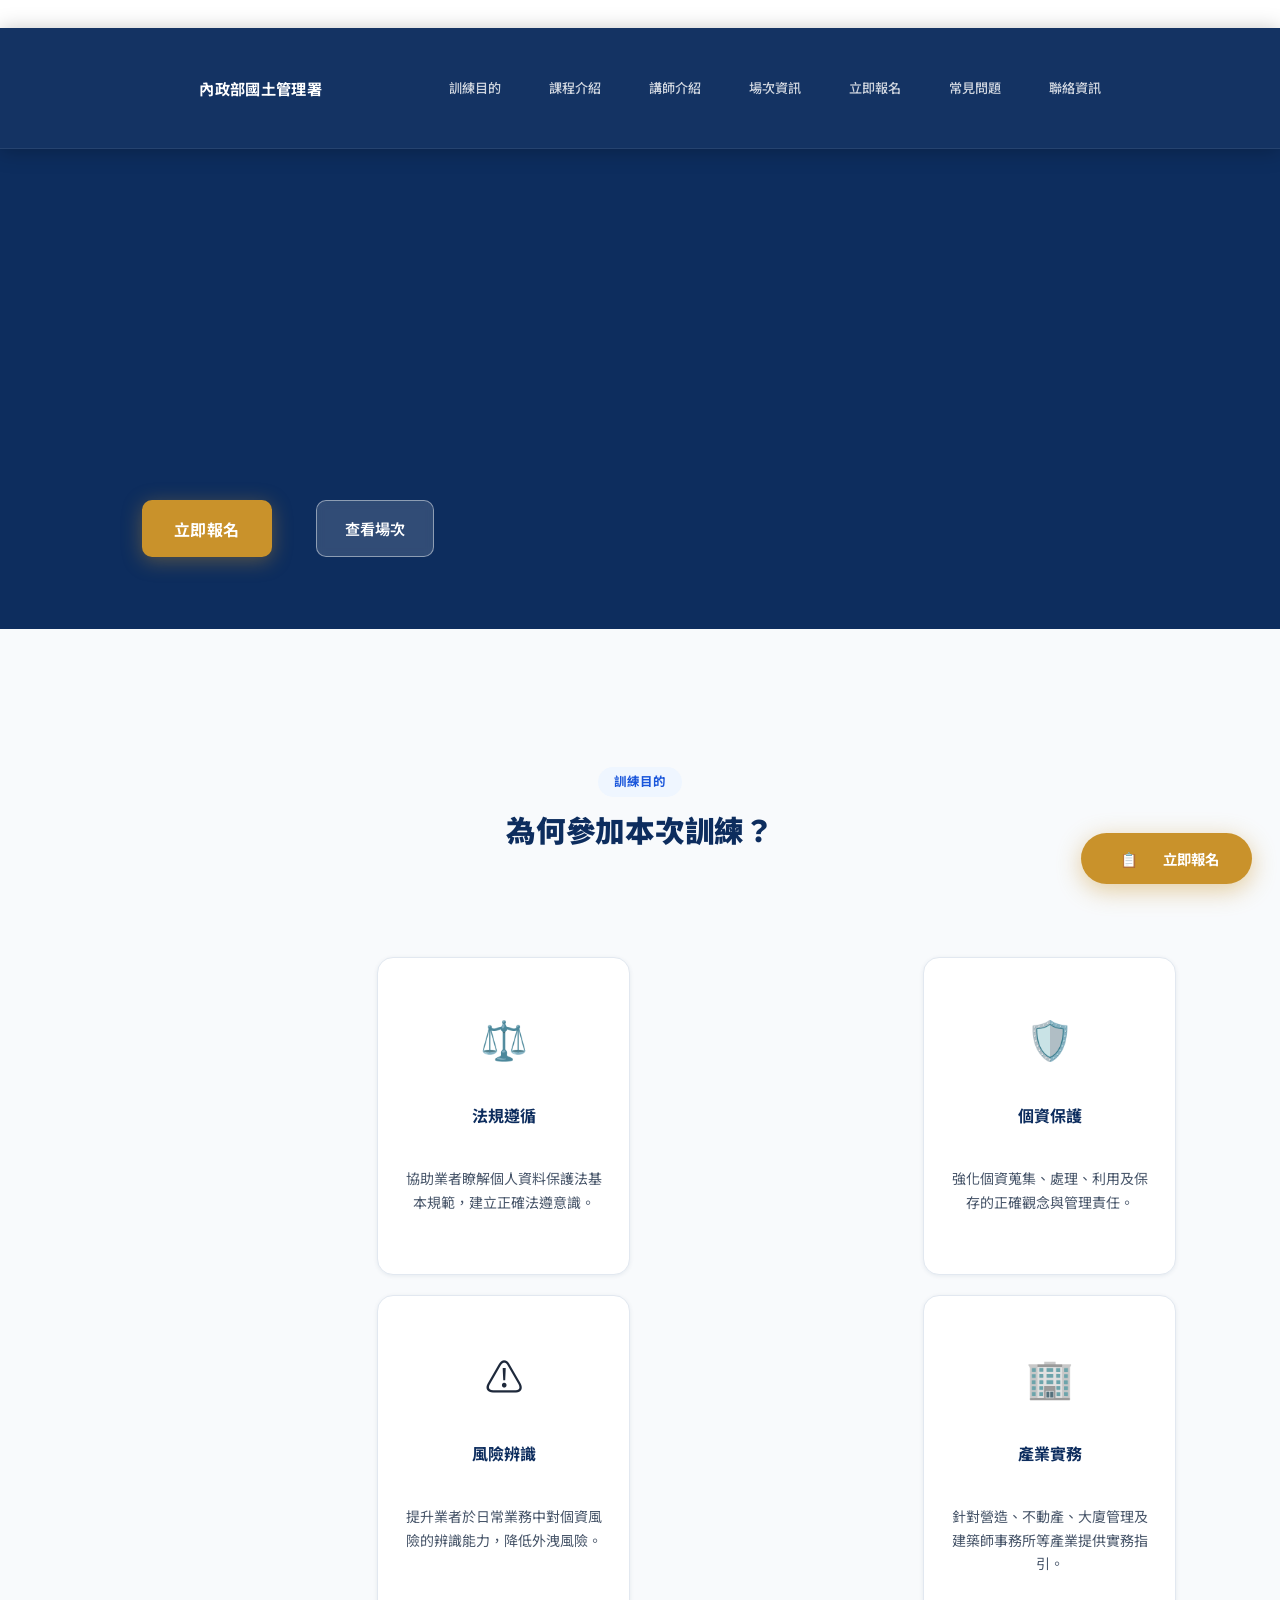
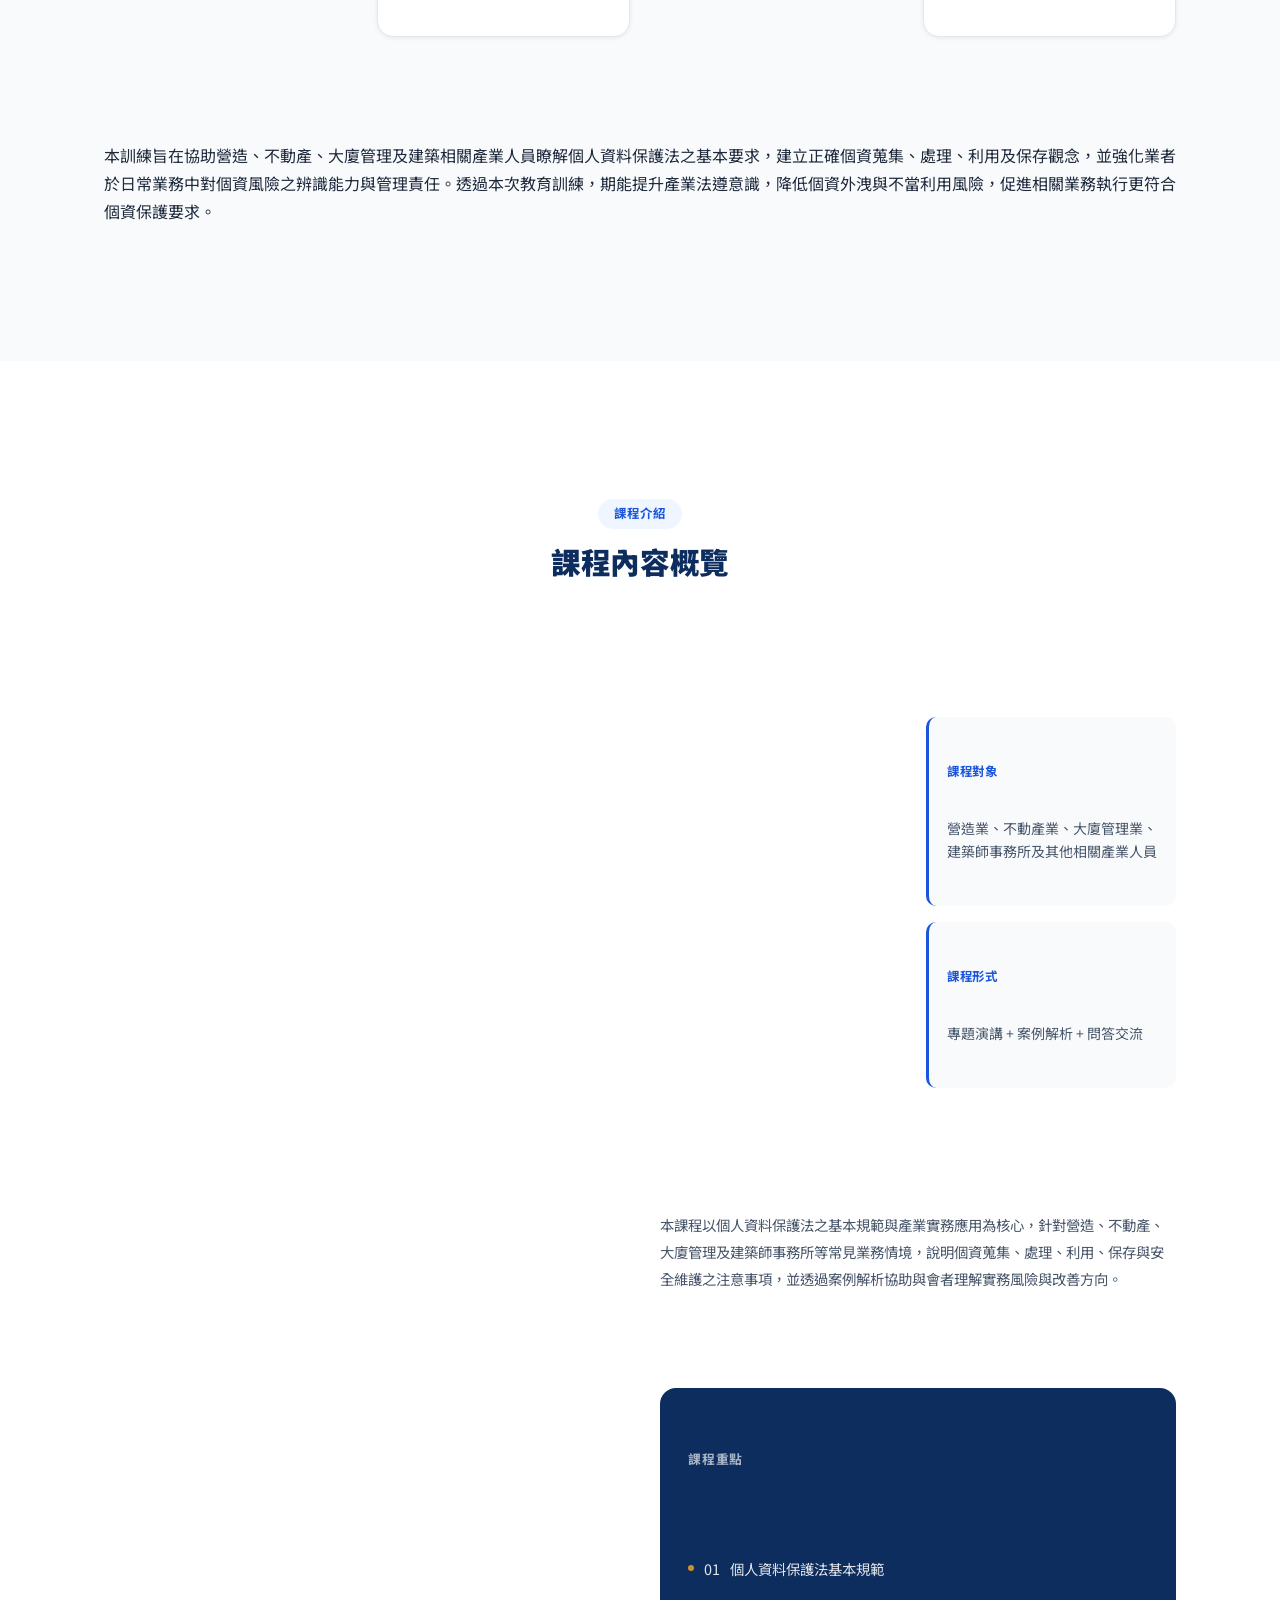
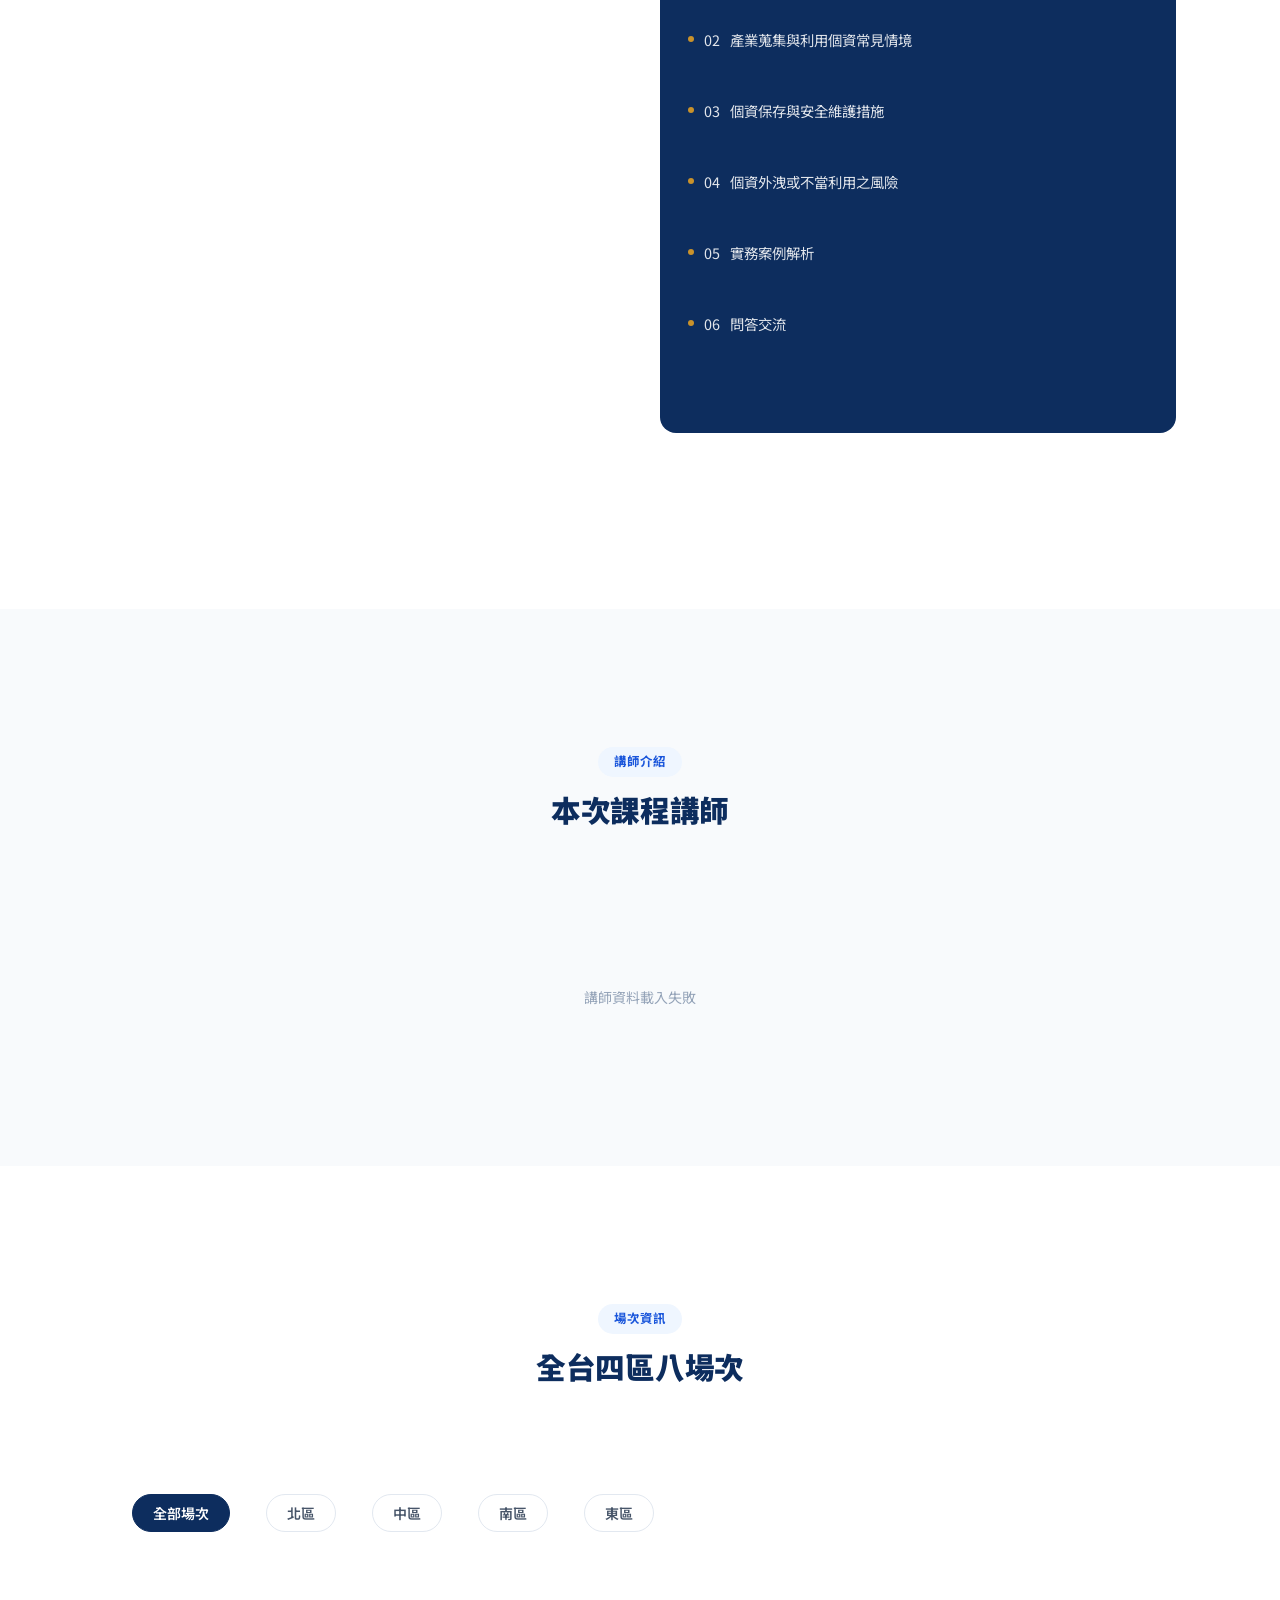
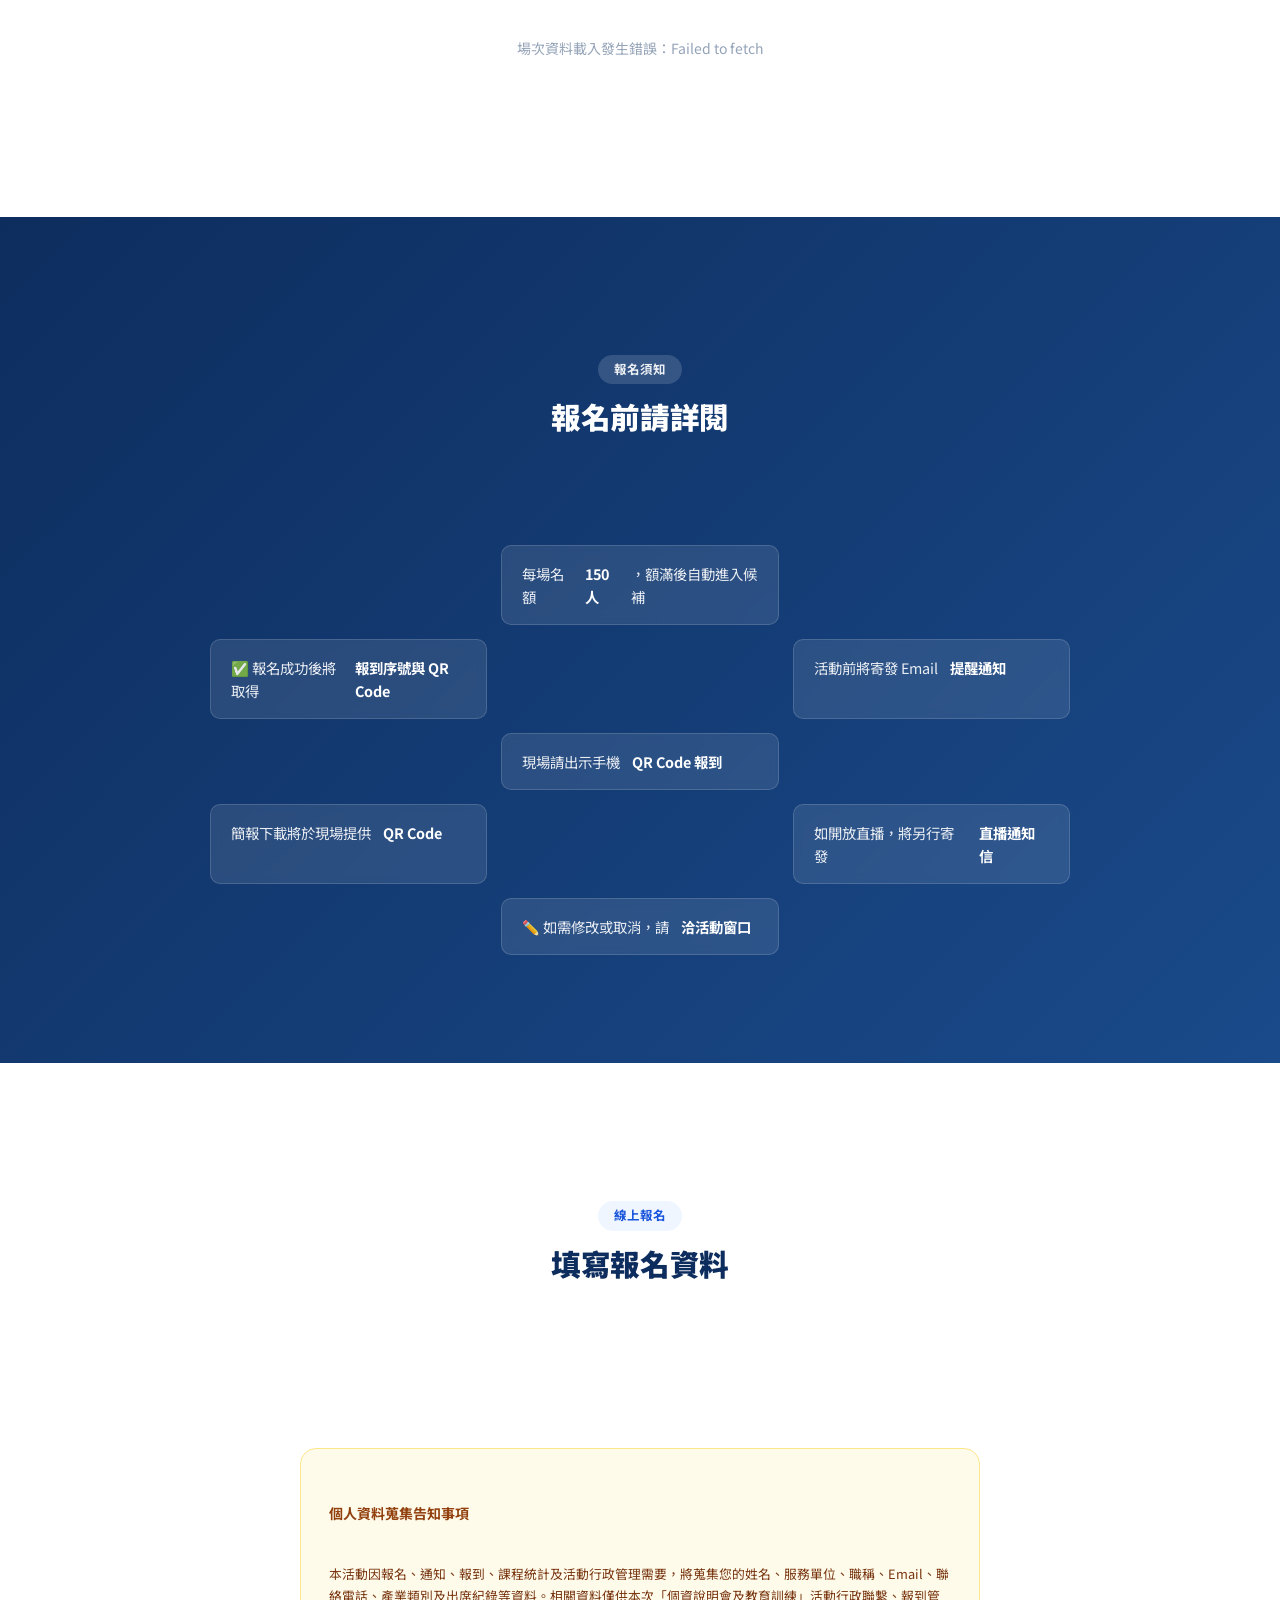
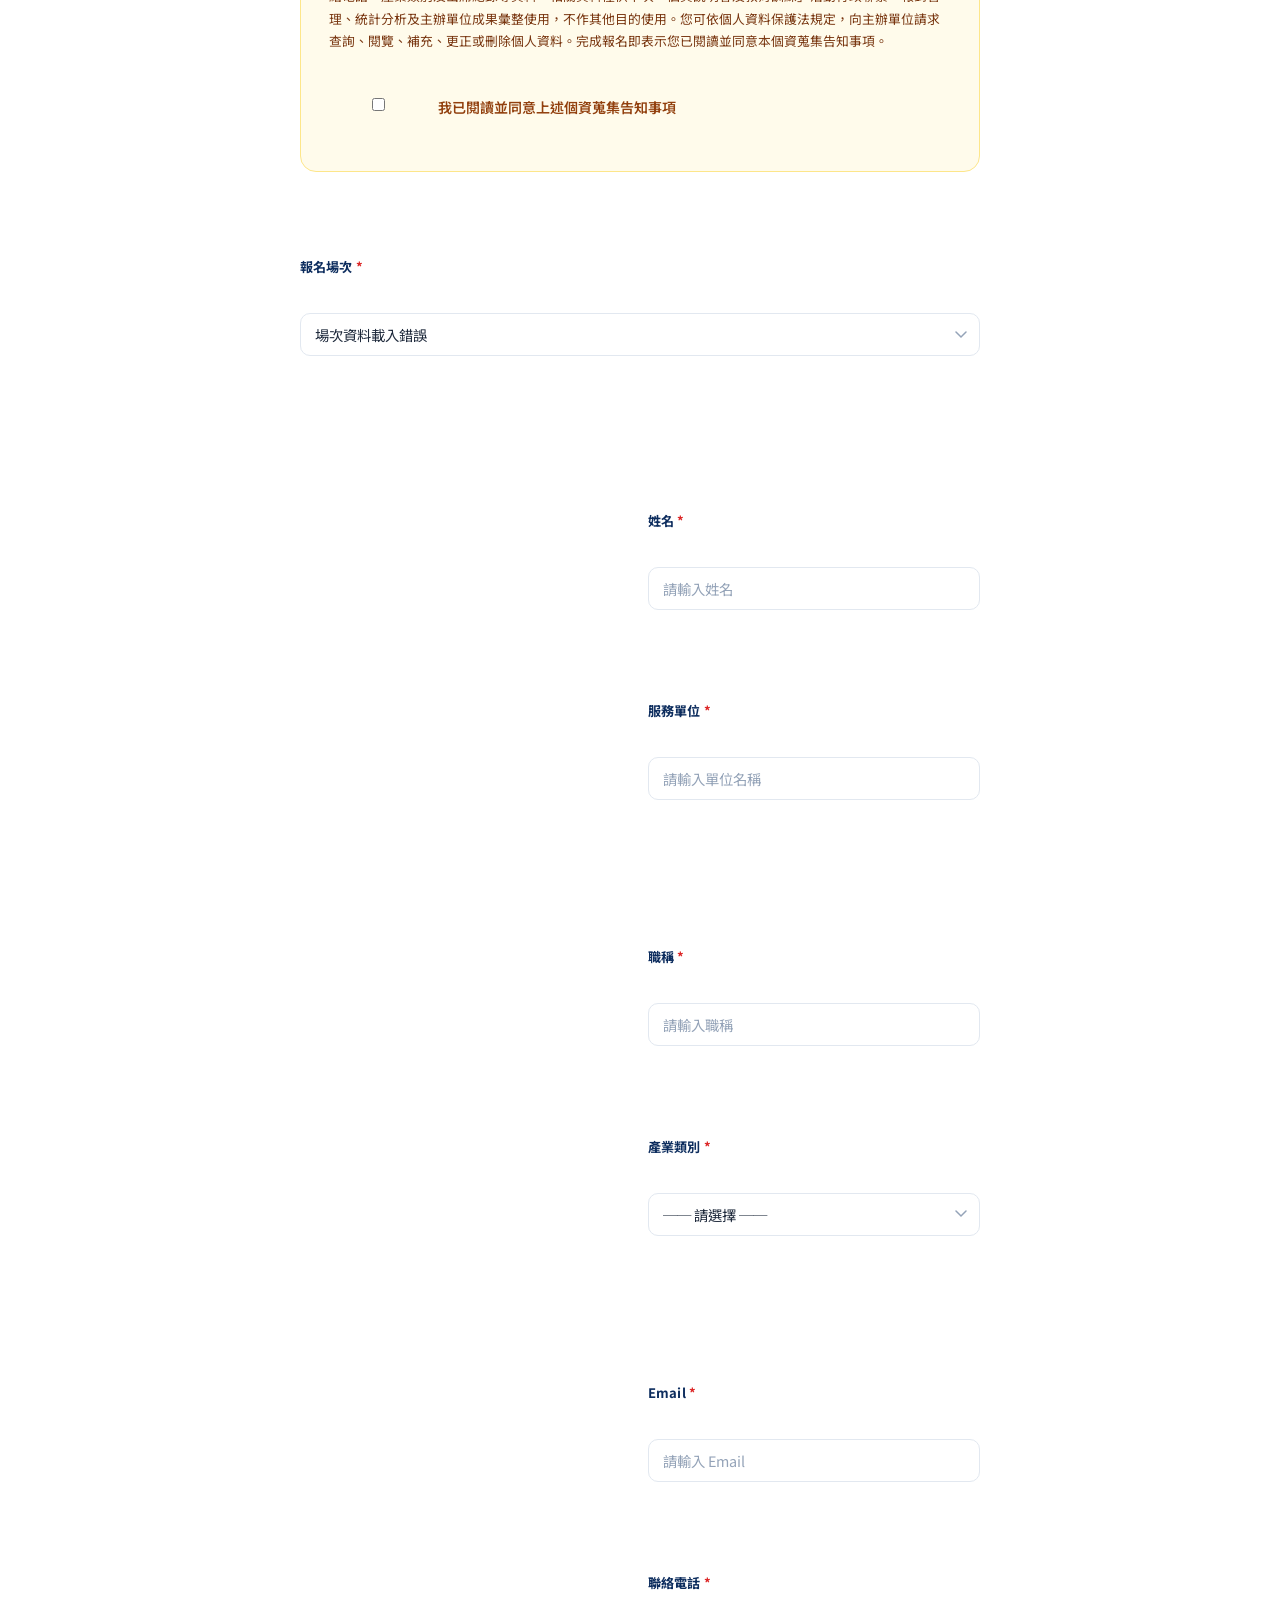
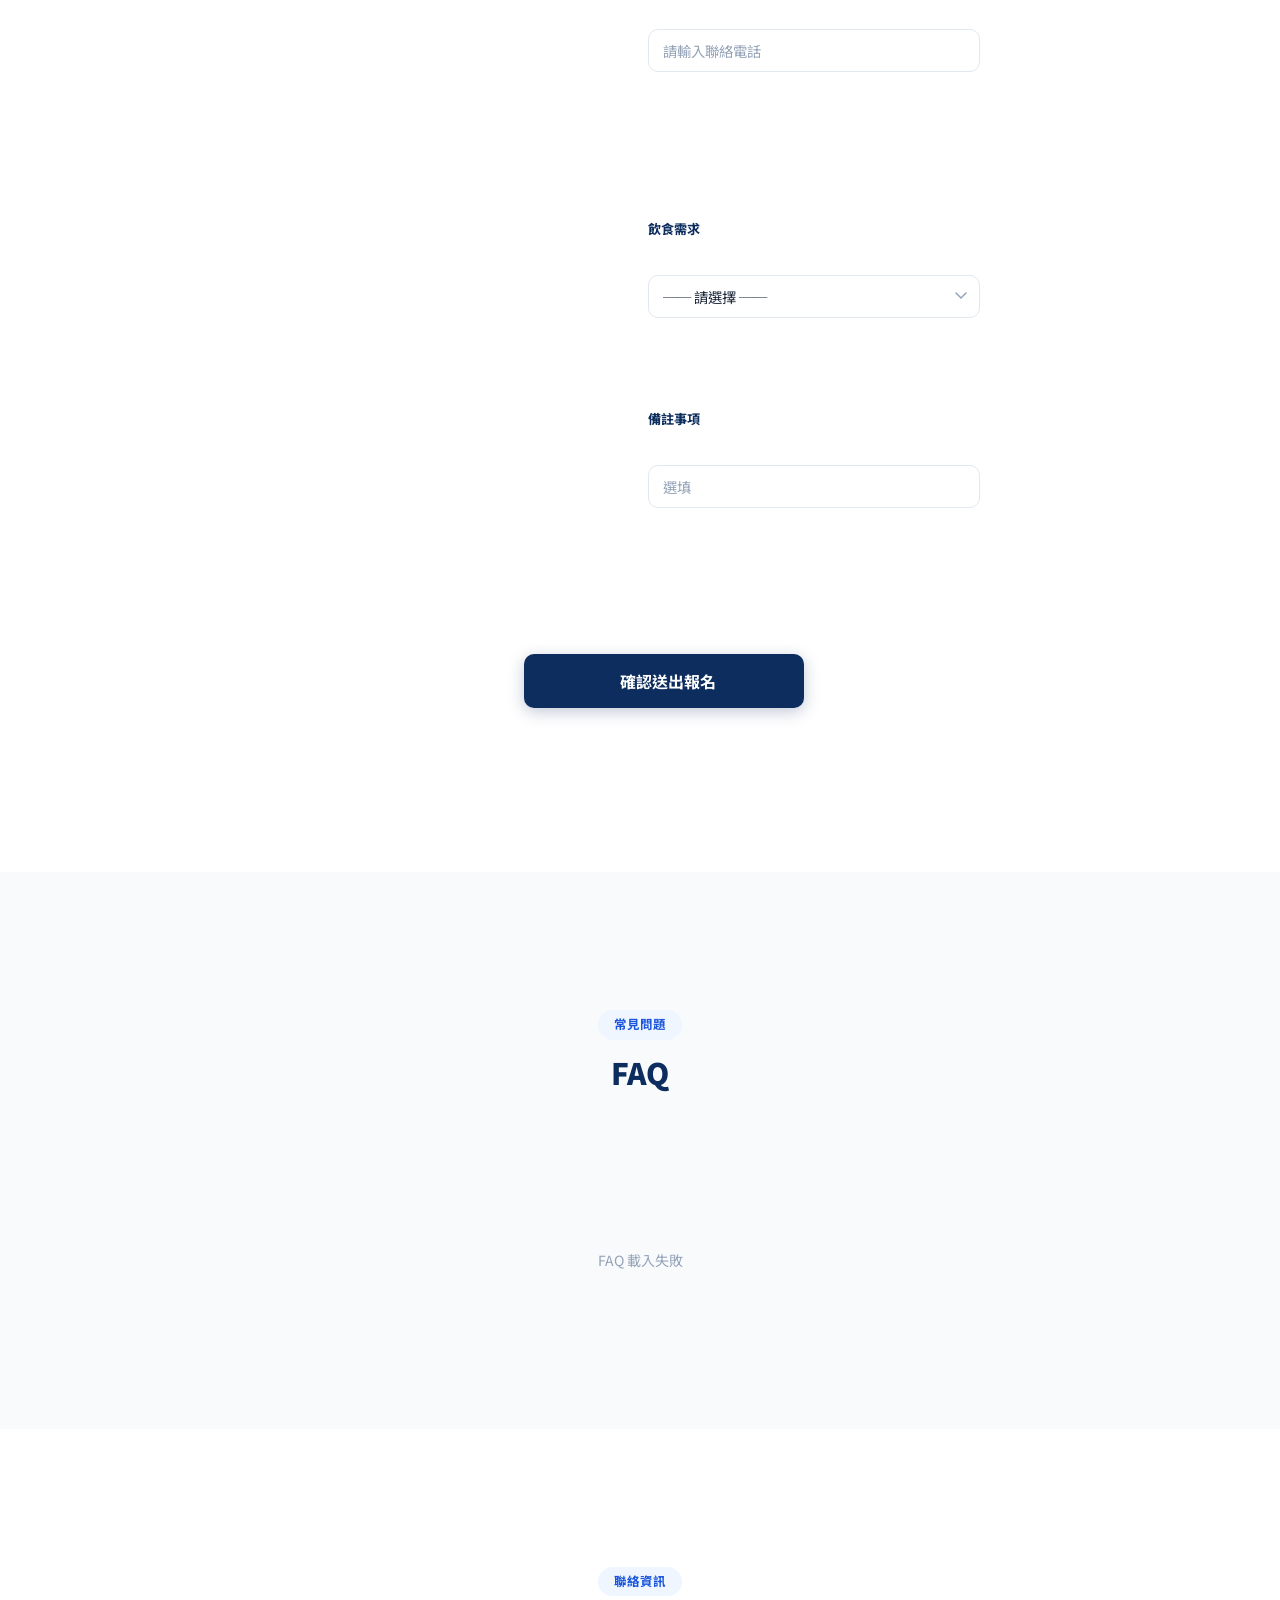
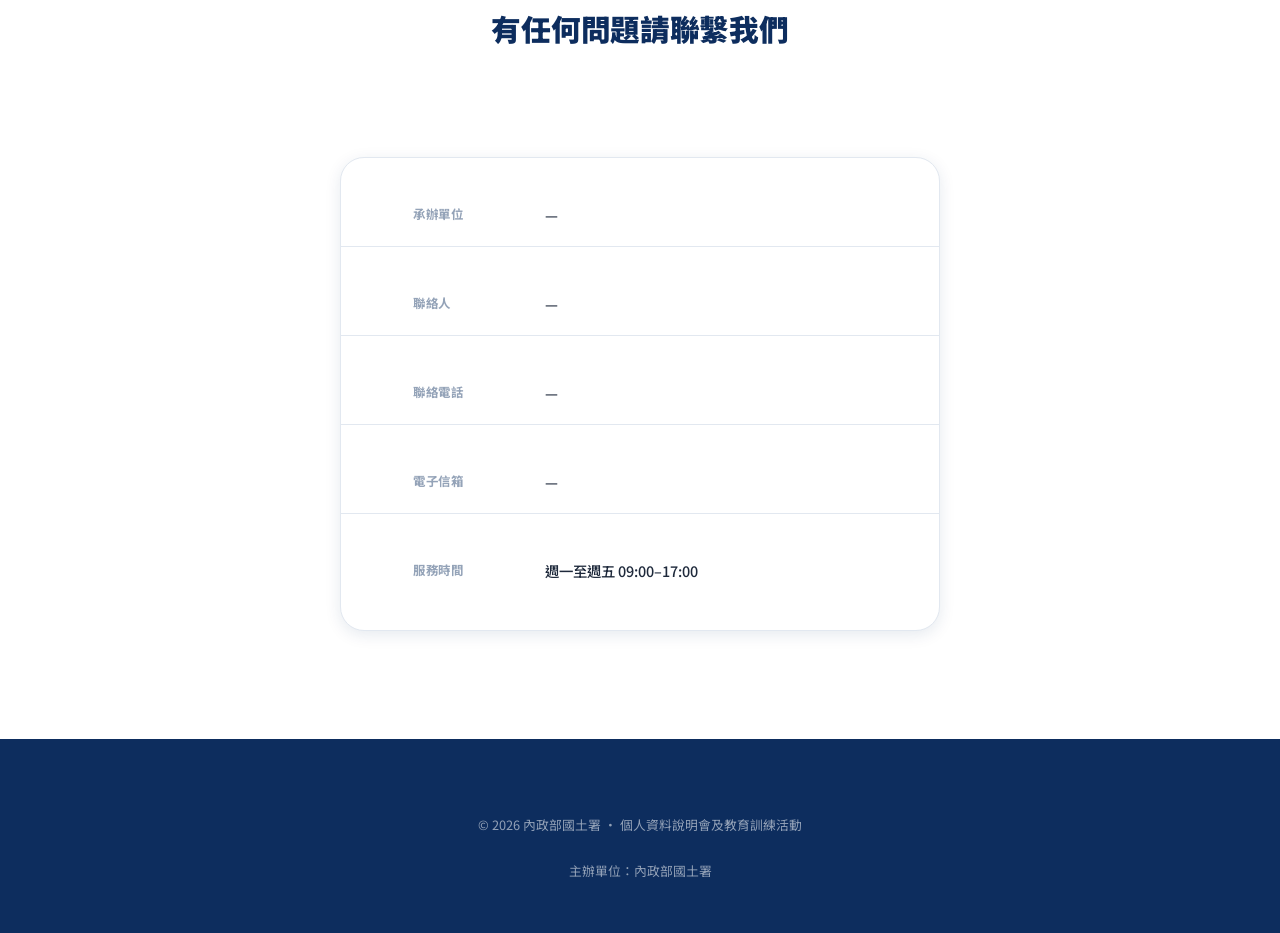
==== commit 15b6af02: "Add files via upload" ====
--- a/index.html
+++ b/index.html
@@ -40,7 +40,7 @@
 
 <!-- ── Hero Section：純 Banner 版 ── -->
 <section class="hero hero-banner-only" id="hero">
-  <div class="hero-bg" id="heroBg"></div>
+  <div class="hero-bg" id="heroBg" style="background-image:url('https://lh3.googleusercontent.com/d/1eHDTFSLQcDeFOz9x7i3iA3bv3Bqh6GgB');background-size:cover;background-position:center top;"></div>
   <div class="hero-overlay"></div>
   <div class="hero-content hero-content-minimal">
     <div class="hero-actions">
@@ -403,7 +403,7 @@
 
   // ── Banner 背景圖 ──
   // 優先使用 bannerDataUrl（Base64），其次 bannerUrl（Drive URL）
-  var bannerSrc = settings.bannerDataUrl || (settings.bannerUrl ? convertDriveUrl(settings.bannerUrl) : '');
+  var bannerSrc = settings.bannerDataUrl || (settings.bannerUrl ? convertDriveUrl(settings.bannerUrl) : '') || 'https://lh3.googleusercontent.com/d/1eHDTFSLQcDeFOz9x7i3iA3bv3Bqh6GgB';
   if (bannerSrc) {
     var heroBg = document.getElementById('heroBg');
     heroBg.style.backgroundImage = 'url("' + bannerSrc + '")';
--- a/style.css
+++ b/style.css
@@ -1,531 +1,345 @@
-/* ══════════════════════════════════════════════
-   Style.html — 共用樣式
-   配色：深藍 #1a3a6b · 輔助藍 #2563eb · 白 #fff · 淺灰 #f5f7fa
-   ══════════════════════════════════════════════ */
-@import url('https://fonts.googleapis.com/css2?family=Noto+Sans+TC:wght@400;500;700;900&display=swap');
+/* ══════════════════════════════════════════════════════════════
+   內政部國土管理署 — 個資說明會及教育訓練
+   設計方向：政府機關 × 現代專業 × 深藍權威感
+   主色：#0d2d5e（深藍）· 輔助：#1a56db · 金點綴：#c9922b
+   ══════════════════════════════════════════════════════════════ */
+
+@import url('https://fonts.googleapis.com/css2?family=Noto+Sans+TC:wght@400;500;600;700;900&display=swap');
 
 *, *::before, *::after { box-sizing: border-box; margin: 0; padding: 0; }
 
 :root {
-  --primary:    #1a3a6b;
-  --primary-l:  #2563eb;
-  --primary-xl: #e8f0fe;
-  --accent:     #d4a017;
+  --navy:       #0d2d5e;
+  --navy-mid:   #1a3a6b;
+  --blue:       #1a56db;
+  --blue-l:     #2563eb;
+  --blue-xl:    #eff6ff;
+  --gold:       #c9922b;
+  --gold-l:     #f5e6cc;
   --text:       #1e293b;
-  --text-s:     #64748b;
+  --text-s:     #475569;
+  --text-xs:    #94a3b8;
   --border:     #e2e8f0;
-  --gray-bg:    #f5f7fa;
-  --white:      #ffffff;
+  --bg-gray:    #f8fafc;
+  --bg-white:   #ffffff;
   --success:    #16a34a;
   --warn:       #d97706;
   --danger:     #dc2626;
-  --radius:     8px;
+  --radius-s:   6px;
+  --radius:     10px;
   --radius-l:   16px;
-  --shadow:     0 2px 12px rgba(0,0,0,.08);
-  --shadow-l:   0 8px 32px rgba(0,0,0,.12);
-  font-family: 'Noto Sans TC', sans-serif;
+  --radius-xl:  24px;
+  --shadow-s:   0 1px 4px rgba(13,45,94,.08);
+  --shadow:     0 4px 16px rgba(13,45,94,.10);
+  --shadow-l:   0 12px 40px rgba(13,45,94,.14);
+  --container:  1120px;
+  --section-py: 80px;
+  font-family: 'Noto Sans TC', 'PingFang TC', 'Microsoft JhengHei', sans-serif;
 }
 
 html { scroll-behavior: smooth; }
-body { color: var(--text); background: var(--white); line-height: 1.7; }
-
-/* ── 導覽列 ── */
+body { color: var(--text); background: var(--bg-white); line-height: 1.75; -webkit-font-smoothing: antialiased; }
+img  { max-width: 100%; display: block; }
+a    { color: var(--blue); text-decoration: none; }
+
+.container { width: 100%; max-width: var(--container); margin: 0 auto; padding: 0 24px; }
+
+/* ── Navbar ─────────────────────────────────────────────────── */
 .navbar {
-  position: fixed; top: 0; left: 0; right: 0; z-index: 900;
-  background: rgba(26,58,107,0.96); backdrop-filter: blur(8px);
-  transition: box-shadow .3s;
-}
-.navbar.scrolled { box-shadow: 0 4px 24px rgba(0,0,0,.2); }
+  position: sticky; top: 0; z-index: 100;
+  background: rgba(13,45,94,.97);
+  backdrop-filter: blur(12px); -webkit-backdrop-filter: blur(12px);
+  border-bottom: 1px solid rgba(255,255,255,.08);
+  box-shadow: 0 2px 20px rgba(0,0,0,.25);
+}
 .nav-inner {
-  max-width: 1200px; margin: 0 auto; padding: 0 24px;
-  height: 64px; display: flex; align-items: center; justify-content: space-between;
-}
-.nav-brand { display: flex; align-items: center; gap: 10px; }
-.nav-logo { height: 36px; width: auto; }
-.nav-title { color: #fff; font-weight: 700; font-size: 1rem; white-space: nowrap; }
-.nav-links { list-style: none; display: flex; gap: 4px; }
+  max-width: var(--container); margin: 0 auto; padding: 0 24px;
+  height: 64px; display: flex; align-items: center; justify-content: space-between; gap: 24px;
+}
+.nav-brand { display: flex; align-items: center; gap: 10px; flex-shrink: 0; }
+.nav-logo { height: 36px; width: auto; object-fit: contain; }
+.nav-title { font-size: .95rem; font-weight: 700; color: #fff; white-space: nowrap; letter-spacing: .02em; }
+.nav-links { display: flex; align-items: center; list-style: none; gap: 2px; }
 .nav-links a {
-  color: rgba(255,255,255,.85); text-decoration: none;
-  padding: 6px 12px; border-radius: 6px; font-size: .875rem;
-  transition: all .2s;
-}
-.nav-links a:hover { color: #fff; background: rgba(255,255,255,.15); }
-.hamburger { display: none; background: none; border: none; color: #fff; font-size: 1.5rem; cursor: pointer; }
-.mobile-menu { display: none; flex-direction: column; background: var(--primary); }
-.mobile-menu a { color: #fff; text-decoration: none; padding: 12px 24px; border-bottom: 1px solid rgba(255,255,255,.1); }
-.mobile-menu.open { display: flex; }
-
-/* ── Hero ── */
-.hero {
-  position: relative;
-  height: 440px;
-  min-height: 440px;
-  display: flex;
-  align-items: center;
-  padding-top: 64px;
-  overflow: hidden;
-  background: #eaf3fb;
-}
-
+  display: block; padding: 6px 12px; font-size: .82rem; font-weight: 500;
+  color: rgba(255,255,255,.80); border-radius: var(--radius-s);
+  transition: background .15s, color .15s; white-space: nowrap;
+}
+.nav-links a:hover { background: rgba(255,255,255,.12); color: #fff; }
+.hamburger { display: none; background: none; border: none; color: #fff; font-size: 1.4rem; cursor: pointer; padding: 4px 8px; line-height: 1; }
+.mobile-menu { display: none; background: var(--navy); padding: 12px 24px 16px; border-top: 1px solid rgba(255,255,255,.08); }
+.mobile-menu a { display: block; padding: 10px 0; color: rgba(255,255,255,.85); font-size: .9rem; font-weight: 500; border-bottom: 1px solid rgba(255,255,255,.06); }
+.mobile-menu a:last-child { border-bottom: none; }
+.mobile-menu.open { display: block; }
+
+/* ── Hero ────────────────────────────────────────────────────── */
+.hero { position: relative; width: 100%; overflow: hidden; }
+.hero-banner-only { min-height: 480px; max-height: 640px; display: flex; align-items: flex-end; }
 .hero-bg {
-  position: absolute;
-  inset: 64px 0 0 0;
-  background: linear-gradient(135deg, #0f2544 0%, #1a3a6b 50%, #1e4d8c 100%);
-  background-size: contain;
-  background-position: center top;
-  background-repeat: no-repeat;
-}
-
+  position: absolute; inset: 0;
+  background-color: var(--navy); background-size: cover;
+  background-position: center top; background-repeat: no-repeat;
+}
 .hero-overlay {
-  position: absolute;
-  inset: 0;
-  background: rgba(10, 35, 70, 0.12);
-  pointer-events: none;
-}
-
-.hero-content {
-  position: relative;
-  z-index: 1;
-  max-width: 1200px;
-  margin: 0 auto;
-  padding: 0 24px;
-  text-align: center;
-  color: #fff;
-}
-
-.hero-content-minimal {
-  width: 100%;
-  height: 100%;
-  max-width: 1200px;
-  margin: 0 auto;
-  padding: 0 24px 34px;
-  display: flex;
-  align-items: flex-end;
-  justify-content: center;
-  text-align: center;
-}
-
-.hero-content-full {
-  width: 100%;
-  max-width: 900px;
-  margin: 0 auto;
-  padding: 0 24px;
-  display: flex;
-  flex-direction: column;
-  align-items: center;
-  justify-content: center;
-  text-align: center;
-  gap: 16px;
-}
-
-.hero-org-tag {
-  display: inline-block;
-  background: rgba(255,255,255,.18);
-  border: 1px solid rgba(255,255,255,.4);
-  color: #fff;
-  font-size: .82rem;
-  font-weight: 700;
-  padding: 5px 16px;
-  border-radius: 20px;
-  letter-spacing: .08em;
-  backdrop-filter: blur(4px);
-}
-
-.hero-title {
-  color: #fff;
-  font-size: clamp(1.6rem, 4vw, 2.4rem);
-  font-weight: 900;
-  line-height: 1.3;
-  margin: 0;
-  text-shadow: 0 2px 12px rgba(0,0,0,.35);
-  letter-spacing: .03em;
-}
-
-.hero-subtitle {
-  color: rgba(255,255,255,.88);
-  font-size: clamp(.875rem, 2vw, 1.05rem);
-  margin: 0;
-  line-height: 1.6;
-  text-shadow: 0 1px 6px rgba(0,0,0,.3);
-}
-
-.hero-meta {
-  display: flex;
-  gap: 20px;
-  flex-wrap: wrap;
-  justify-content: center;
-}
-
-.hero-meta-item {
-  background: rgba(255,255,255,.12);
-  color: rgba(255,255,255,.9);
-  font-size: .85rem;
-  font-weight: 600;
-  padding: 5px 14px;
-  border-radius: 20px;
-  backdrop-filter: blur(4px);
-}
-
-.hero-actions {
-  display: flex;
-  gap: 16px;
-  justify-content: center;
-  flex-wrap: wrap;
-}
-
+  position: absolute; inset: 0;
+  background: linear-gradient(to bottom, rgba(13,45,94,.10) 0%, rgba(13,45,94,.30) 50%, rgba(13,45,94,.72) 100%);
+}
+.hero-content { position: relative; z-index: 2; width: 100%; }
+.hero-content-minimal { padding: 40px 0 44px; }
+.hero-actions { max-width: var(--container); margin: 0 auto; padding: 0 24px; display: flex; gap: 12px; flex-wrap: wrap; }
 .btn-hero {
-  display: inline-block;
-  background: var(--accent);
-  color: #fff;
-  padding: 14px 46px;
-  border-radius: 50px;
-  font-size: 1.05rem;
-  font-weight: 700;
-  text-decoration: none;
-  letter-spacing: .05em;
-  box-shadow: 0 4px 20px rgba(212,160,23,.4);
-  transition: all .3s;
-}
-
-.btn-hero:hover {
-  background: #b8890f;
-  transform: translateY(-2px);
-  box-shadow: 0 6px 28px rgba(212,160,23,.5);
-}
-
+  display: inline-flex; align-items: center; gap: 8px; padding: 14px 32px;
+  background: var(--gold); color: #fff; font-weight: 700; font-size: 1rem;
+  border-radius: var(--radius); box-shadow: 0 4px 20px rgba(201,146,43,.40);
+  transition: background .2s, transform .2s, box-shadow .2s; letter-spacing: .03em;
+}
+.btn-hero:hover { background: #b5811f; transform: translateY(-2px); box-shadow: 0 8px 28px rgba(201,146,43,.50); color: #fff; }
 .btn-hero-secondary {
-  display: inline-block;
-  background: rgba(255,255,255,.16);
-  color: #fff;
-  border: 1px solid rgba(255,255,255,.48);
-  padding: 14px 42px;
-  border-radius: 50px;
-  font-size: 1.05rem;
-  font-weight: 700;
-  text-decoration: none;
-  letter-spacing: .05em;
-  backdrop-filter: blur(6px);
-  transition: all .3s;
-}
-
-.btn-hero-secondary:hover {
-  background: rgba(255,255,255,.26);
-  transform: translateY(-2px);
-}
-
-/* ── 浮動按鈕 ── */
-.float-btn {
-  position: fixed; bottom: 28px; right: 28px; z-index: 800;
-  transition: opacity .3s;
-}
+  display: inline-flex; align-items: center; padding: 14px 28px;
+  background: rgba(255,255,255,.15); color: #fff; font-weight: 600; font-size: .95rem;
+  border-radius: var(--radius); border: 1.5px solid rgba(255,255,255,.45); backdrop-filter: blur(4px);
+  transition: background .2s, border-color .2s, transform .2s;
+}
+.btn-hero-secondary:hover { background: rgba(255,255,255,.25); border-color: rgba(255,255,255,.75); transform: translateY(-2px); color: #fff; }
+
+.float-btn { position: fixed; bottom: 28px; right: 28px; z-index: 90; opacity: 0; transform: translateY(12px); transition: opacity .3s, transform .3s; pointer-events: none; }
+.float-btn.show { opacity: 1; transform: translateY(0); pointer-events: auto; }
 .float-btn-link {
-  display: flex; flex-direction: column; align-items: center; gap: 4px;
-  background: var(--primary-l); color: #fff; text-decoration: none;
-  padding: 14px 20px; border-radius: 16px;
-  box-shadow: 0 4px 20px rgba(37,99,235,.4);
-  transition: all .3s;
-}
-.float-btn-link:hover { background: var(--primary); transform: translateY(-2px); }
-.float-icon { font-size: 1.4rem; }
-.float-text { font-size: .8rem; font-weight: 700; letter-spacing: .05em; }
-
-/* ── Container & Section ── */
-.container { max-width: 1200px; margin: 0 auto; padding: 0 24px; }
-.section { padding: 80px 0; }
-.section-gray { background: var(--gray-bg); }
-.section-blue { background: var(--primary); }
-
-.section-header { text-align: center; margin-bottom: 48px; }
+  display: flex; align-items: center; gap: 8px; padding: 13px 22px;
+  background: var(--gold); color: #fff; font-weight: 700; font-size: .9rem;
+  border-radius: 50px; box-shadow: 0 6px 24px rgba(201,146,43,.45);
+  transition: transform .2s, box-shadow .2s;
+}
+.float-btn-link:hover { transform: translateY(-2px) scale(1.03); box-shadow: 0 10px 32px rgba(201,146,43,.55); color: #fff; }
+.float-icon::before { content: '📋'; }
+
+/* ── Section Base ───────────────────────────────────────────── */
+.section { padding: var(--section-py) 0; }
+.section-gray { background: var(--bg-gray); }
+.section-blue { background: linear-gradient(135deg, var(--navy) 0%, #1a4a8a 100%); color: #fff; }
+.section-header { text-align: center; margin-bottom: 52px; }
 .section-tag {
-  display: inline-block; background: var(--primary-xl); color: var(--primary-l);
-  border: 1px solid var(--primary-l); padding: 4px 16px; border-radius: 20px;
-  font-size: .8rem; font-weight: 700; letter-spacing: .08em;
-  text-transform: uppercase; margin-bottom: 12px;
-}
-.section-tag.light { background: rgba(255,255,255,.15); color: rgba(255,255,255,.9); border-color: rgba(255,255,255,.3); }
-.section-title { font-size: clamp(1.5rem, 3vw, 2rem); font-weight: 800; color: var(--primary); }
-.section-title.light { color: #fff; }
-
-/* ── About Grid ── */
-.about-grid { display: grid; grid-template-columns: repeat(auto-fit, minmax(220px, 1fr)); gap: 24px; margin-bottom: 40px; }
+  display: inline-block; padding: 4px 16px; background: var(--blue-xl); color: var(--blue);
+  font-size: .78rem; font-weight: 700; border-radius: 50px; letter-spacing: .08em;
+  text-transform: uppercase; margin-bottom: 14px;
+}
+.section-tag.light { background: rgba(255,255,255,.15); color: rgba(255,255,255,.9); }
+.section-title { font-size: 1.85rem; font-weight: 900; color: var(--navy); line-height: 1.3; letter-spacing: -.01em; }
+.section-blue .section-title, .section-title.light { color: #fff; }
+
+/* ── About ──────────────────────────────────────────────────── */
+.about-grid { display: grid; grid-template-columns: repeat(auto-fit, minmax(220px, 1fr)); gap: 20px; }
 .about-card {
-  background: var(--white); border-radius: var(--radius-l); padding: 28px 24px;
-  box-shadow: var(--shadow); text-align: center; border-top: 4px solid var(--primary-l);
-  transition: transform .2s;
-}
-.about-card:hover { transform: translateY(-4px); box-shadow: var(--shadow-l); }
-.about-icon { font-size: 2.5rem; margin-bottom: 12px; }
-.about-card h3 { font-size: 1.1rem; color: var(--primary); margin-bottom: 8px; font-weight: 700; }
-.about-card p { color: var(--text-s); font-size: .9rem; }
-.about-text {
-  background: var(--primary-xl); border-left: 4px solid var(--primary-l);
-  border-radius: 0 var(--radius) var(--radius) 0; padding: 24px 28px; color: var(--text);
-}
-
-/* ── Course ── */
+  background: var(--bg-white); border-radius: var(--radius-l); padding: 32px 24px;
+  text-align: center; border: 1px solid var(--border); box-shadow: var(--shadow-s);
+  transition: transform .25s, box-shadow .25s;
+}
+.about-card:hover { transform: translateY(-4px); box-shadow: var(--shadow); }
+.about-icon { font-size: 2.4rem; margin-bottom: 16px; line-height: 1; }
+.about-card h3 { font-size: 1rem; font-weight: 700; color: var(--navy); margin-bottom: 10px; }
+.about-card p { font-size: .875rem; color: var(--text-s); line-height: 1.7; }
+
+/* ── Course ──────────────────────────────────────────────────── */
 .course-layout { display: grid; grid-template-columns: 1fr 1fr; gap: 40px; align-items: start; }
 .course-meta-grid { display: grid; grid-template-columns: 1fr 1fr; gap: 16px; margin-bottom: 24px; }
-.course-meta-item { background: var(--gray-bg); border-radius: var(--radius); padding: 16px; }
-.course-meta-item strong { display: block; color: var(--primary); margin-bottom: 6px; font-size: .9rem; }
-.course-meta-item p { color: var(--text-s); font-size: .875rem; }
-.course-desc { color: var(--text-s); }
-.course-topics { background: var(--primary); border-radius: var(--radius-l); padding: 32px; color: #fff; }
-.course-topics h3 { margin-bottom: 20px; font-size: 1.1rem; font-weight: 700; opacity: .8; }
-.topic-list { list-style: none; }
-.topic-list li { display: flex; align-items: center; gap: 12px; padding: 10px 0; border-bottom: 1px solid rgba(255,255,255,.1); font-size: .95rem; }
-.topic-list li:last-child { border-bottom: none; }
-.topic-num { background: var(--accent); color: #fff; width: 28px; height: 28px; border-radius: 50%; display: flex; align-items: center; justify-content: center; font-size: .75rem; font-weight: 700; flex-shrink: 0; }
-
-/* ── Speakers ── */
-.speakers-grid { display: grid; grid-template-columns: repeat(auto-fit, minmax(300px, 1fr)); gap: 24px; }
+.course-meta-item { background: var(--bg-gray); border-radius: var(--radius); padding: 16px 18px; border-left: 3px solid var(--blue); }
+.course-meta-item strong { display: block; font-size: .78rem; color: var(--blue); font-weight: 700; text-transform: uppercase; letter-spacing: .05em; margin-bottom: 6px; }
+.course-meta-item p { font-size: .875rem; color: var(--text-s); line-height: 1.6; }
+.course-desc p { font-size: .9rem; color: var(--text-s); line-height: 1.85; }
+.course-topics { background: var(--navy); border-radius: var(--radius-l); padding: 32px 28px; color: #fff; }
+.course-topics h3 { font-size: .8rem; font-weight: 700; color: rgba(255,255,255,.65); letter-spacing: .06em; text-transform: uppercase; margin-bottom: 20px; }
+.topic-list { list-style: none; display: flex; flex-direction: column; gap: 10px; }
+.topic-list li { display: flex; align-items: flex-start; gap: 10px; font-size: .9rem; line-height: 1.6; color: rgba(255,255,255,.88); }
+.topic-list li::before { content: ''; width: 6px; height: 6px; min-width: 6px; border-radius: 50%; background: var(--gold); margin-top: 8px; }
+
+/* ── Speakers ────────────────────────────────────────────────── */
+.speakers-grid { display: grid; grid-template-columns: repeat(auto-fill, minmax(240px, 1fr)); gap: 24px; }
 .speaker-card {
-  background: var(--white); border-radius: var(--radius-l); padding: 28px;
-  box-shadow: var(--shadow); display: flex; gap: 20px;
-  transition: transform .2s;
-}
-.speaker-card:hover { transform: translateY(-3px); box-shadow: var(--shadow-l); }
-.speaker-photo-wrap { flex-shrink: 0; }
-.speaker-photo { width: 90px; height: 90px; border-radius: 50%; object-fit: cover; border: 3px solid var(--primary-xl); }
-.speaker-name { font-size: 1.1rem; font-weight: 700; color: var(--primary); }
-.speaker-org { color: var(--text-s); font-size: .875rem; margin: 2px 0; }
-.speaker-title-badge { display: inline-block; background: var(--primary-xl); color: var(--primary-l); padding: 2px 10px; border-radius: 12px; font-size: .8rem; margin: 6px 0; }
-.speaker-tags { display: flex; flex-wrap: wrap; gap: 6px; margin: 6px 0; }
-.tag { background: var(--gray-bg); color: var(--text-s); padding: 2px 10px; border-radius: 12px; font-size: .75rem; }
-.speaker-short-bio { color: var(--text-s); font-size: .875rem; margin: 8px 0; line-height: 1.6; }
-.btn-speaker-detail {
-  background: none; border: 1px solid var(--primary-l); color: var(--primary-l);
-  padding: 6px 14px; border-radius: 6px; font-size: .8rem; cursor: pointer;
-  transition: all .2s;
-}
-.btn-speaker-detail:hover { background: var(--primary-xl); }
-
-/* ── Sessions ── */
+  background: var(--bg-white); border-radius: var(--radius-l); overflow: hidden;
+  border: 1px solid var(--border); box-shadow: var(--shadow-s); cursor: pointer;
+  transition: transform .25s, box-shadow .25s;
+}
+.speaker-card:hover { transform: translateY(-5px); box-shadow: var(--shadow-l); }
+.speaker-photo-wrap { aspect-ratio: 4/3; overflow: hidden; background: var(--bg-gray); }
+.speaker-photo-wrap img { width: 100%; height: 100%; object-fit: cover; transition: transform .4s; }
+.speaker-card:hover .speaker-photo-wrap img { transform: scale(1.05); }
+.speaker-info { padding: 18px 18px 20px; }
+.speaker-name { font-size: 1rem; font-weight: 700; color: var(--navy); margin-bottom: 4px; }
+.speaker-org { font-size: .8rem; color: var(--text-s); margin-bottom: 10px; }
+.speaker-tags { display: flex; flex-wrap: wrap; gap: 6px; }
+.speaker-tag { padding: 2px 10px; background: var(--blue-xl); color: var(--blue); font-size: .72rem; font-weight: 600; border-radius: 50px; }
+
+/* ── Sessions ────────────────────────────────────────────────── */
 .sessions-tabs { display: flex; gap: 8px; flex-wrap: wrap; margin-bottom: 28px; }
 .tab-btn {
-  background: var(--gray-bg); border: 1px solid var(--border); color: var(--text-s);
-  padding: 8px 20px; border-radius: 30px; font-size: .875rem; cursor: pointer;
-  transition: all .2s;
-}
-.tab-btn.active, .tab-btn:hover { background: var(--primary); color: #fff; border-color: var(--primary); }
-.sessions-grid { display: grid; grid-template-columns: repeat(auto-fill, minmax(280px, 1fr)); gap: 20px; }
+  padding: 8px 20px; border: 1.5px solid var(--border); background: var(--bg-white);
+  color: var(--text-s); font-size: .875rem; font-weight: 600; border-radius: 50px;
+  cursor: pointer; transition: all .18s; font-family: inherit;
+}
+.tab-btn:hover { border-color: var(--blue); color: var(--blue); background: var(--blue-xl); }
+.tab-btn.active { background: var(--navy); color: #fff; border-color: var(--navy); }
+.sessions-grid { display: grid; grid-template-columns: repeat(auto-fill, minmax(300px, 1fr)); gap: 20px; }
 .session-card {
-  background: var(--white); border-radius: var(--radius-l); padding: 24px;
-  box-shadow: var(--shadow); border: 1px solid var(--border);
-  transition: transform .2s;
-}
-.session-card:hover { transform: translateY(-3px); box-shadow: var(--shadow-l); }
-.session-card.is-full { opacity: .85; }
-.session-card-header { display: flex; gap: 8px; margin-bottom: 12px; }
-.session-region { background: var(--primary); color: #fff; padding: 3px 12px; border-radius: 20px; font-size: .8rem; font-weight: 700; }
-.session-slot { background: var(--primary-xl); color: var(--primary-l); padding: 3px 12px; border-radius: 20px; font-size: .8rem; }
-.session-name { font-size: 1.05rem; font-weight: 700; color: var(--primary); margin-bottom: 12px; }
-.session-details { margin-bottom: 16px; }
-.session-detail { font-size: .875rem; color: var(--text-s); padding: 3px 0; display: flex; gap: 8px; align-items: flex-start; }
-.quota-bar { height: 6px; background: #e2e8f0; border-radius: 3px; margin-bottom: 6px; overflow: hidden; }
-.quota-fill { height: 100%; background: linear-gradient(90deg, #16a34a, #22c55e); border-radius: 3px; transition: width .5s; }
-.quota-text { font-size: .8rem; color: var(--text-s); margin-bottom: 12px; }
-.btn-session {
-  width: 100%; padding: 10px; border: none; border-radius: var(--radius);
-  background: var(--primary-l); color: #fff; font-size: .9rem; font-weight: 700;
-  cursor: pointer; transition: all .2s;
-}
-.btn-session:hover { background: var(--primary); }
-.btn-session.btn-waitlist { background: var(--warn); }
-.badge-closed { display: block; text-align: center; color: var(--text-s); font-size: .85rem; }
-
-/* ── Notice ── */
-.notice-grid { display: grid; grid-template-columns: repeat(auto-fit, minmax(240px, 1fr)); gap: 16px; }
+  background: var(--bg-white); border-radius: var(--radius-l); border: 1px solid var(--border);
+  overflow: hidden; box-shadow: var(--shadow-s); transition: transform .25s, box-shadow .25s;
+}
+.session-card:hover { transform: translateY(-3px); box-shadow: var(--shadow); }
+.session-card-header {
+  background: var(--navy); padding: 16px 20px;
+  display: flex; align-items: center; justify-content: space-between;
+}
+.session-region { font-size: .75rem; font-weight: 700; color: rgba(255,255,255,.65); letter-spacing: .08em; text-transform: uppercase; }
+.session-name { font-size: 1rem; font-weight: 800; color: #fff; margin-top: 2px; }
+.session-badge { padding: 4px 10px; border-radius: 50px; font-size: .7rem; font-weight: 700; letter-spacing: .04em; flex-shrink: 0; }
+.badge-open   { background: rgba(22,163,74,.2);  color: #6ee7b7; border: 1px solid rgba(22,163,74,.3); }
+.badge-full   { background: rgba(220,38,38,.2);  color: #fca5a5; border: 1px solid rgba(220,38,38,.3); }
+.badge-closed { background: rgba(100,116,139,.2);color: #cbd5e1; border: 1px solid rgba(100,116,139,.3); }
+.session-card-body { padding: 18px 20px 20px; }
+.session-detail { display: flex; align-items: flex-start; gap: 10px; padding: 7px 0; border-bottom: 1px solid var(--border); font-size: .875rem; }
+.session-detail:last-of-type { border-bottom: none; }
+.session-detail-icon { font-size: 1rem; flex-shrink: 0; margin-top: 1px; }
+.session-detail-text { color: var(--text-s); line-height: 1.55; }
+.session-quota-bar { margin-top: 14px; margin-bottom: 4px; }
+.quota-label { display: flex; justify-content: space-between; font-size: .75rem; color: var(--text-xs); margin-bottom: 6px; }
+.quota-track { height: 6px; background: var(--border); border-radius: 99px; overflow: hidden; }
+.quota-fill { height: 100%; border-radius: 99px; background: linear-gradient(90deg, var(--blue), var(--blue-l)); transition: width .5s ease; }
+.quota-fill.full { background: var(--danger); }
+.btn-register {
+  display: block; width: 100%; margin-top: 16px; padding: 11px;
+  background: var(--blue); color: #fff; text-align: center; font-weight: 700; font-size: .9rem;
+  border-radius: var(--radius); border: none; cursor: pointer; font-family: inherit;
+  transition: background .18s, transform .18s;
+}
+.btn-register:hover { background: #1848c4; transform: translateY(-1px); }
+.btn-register:disabled { background: #94a3b8; cursor: not-allowed; transform: none; }
+.btn-register.full-btn { background: var(--warn); }
+.btn-register.full-btn:hover { background: #b45309; }
+
+/* ── Notice ──────────────────────────────────────────────────── */
+.notice-grid { display: grid; grid-template-columns: repeat(auto-fit, minmax(260px, 1fr)); gap: 14px; max-width: 860px; margin: 0 auto; }
 .notice-item {
-  background: rgba(255,255,255,.1); border: 1px solid rgba(255,255,255,.2);
-  border-radius: var(--radius); padding: 16px 20px; color: rgba(255,255,255,.9);
-  font-size: .9rem;
+  display: flex; align-items: flex-start; gap: 12px; padding: 16px 20px;
+  background: rgba(255,255,255,.10); border-radius: var(--radius);
+  border: 1px solid rgba(255,255,255,.15); font-size: .9rem;
+  color: rgba(255,255,255,.90); line-height: 1.6; backdrop-filter: blur(4px);
 }
 .notice-item strong { color: #fff; }
 
-/* ── Privacy & Form ── */
-.privacy-box {
-  background: #fffbeb; border: 1px solid #f59e0b; border-radius: var(--radius-l);
-  padding: 24px; margin-bottom: 28px;
-}
-.privacy-title { font-weight: 700; color: #92400e; margin-bottom: 12px; }
-.privacy-text { font-size: .875rem; color: #78350f; line-height: 1.8; margin-bottom: 16px; }
-.privacy-check { display: flex; align-items: flex-start; gap: 10px; cursor: pointer; font-size: .9rem; font-weight: 600; color: #92400e; }
-.privacy-check input { margin-top: 3px; width: 16px; height: 16px; cursor: pointer; }
-.reg-form { max-width: 840px; margin: 0 auto; }
-.form-group { margin-bottom: 20px; }
-.form-row { display: grid; grid-template-columns: 1fr 1fr; gap: 20px; }
-.form-label { display: block; font-weight: 600; color: var(--text); margin-bottom: 6px; font-size: .9rem; }
+/* ── Register Form ───────────────────────────────────────────── */
+.reg-form { max-width: 680px; margin: 0 auto; }
+.privacy-box { background: #fffbeb; border: 1.5px solid #fde68a; border-radius: var(--radius-l); padding: 24px 28px; margin-bottom: 28px; }
+.privacy-title { font-size: .875rem; font-weight: 700; color: #92400e; margin-bottom: 10px; }
+.privacy-text { font-size: .8rem; color: #78350f; line-height: 1.75; margin-bottom: 14px; }
+.privacy-check { display: flex; align-items: flex-start; gap: 10px; cursor: pointer; font-size: .875rem; color: #92400e; font-weight: 600; }
+.privacy-check input { margin-top: 3px; accent-color: var(--gold); flex-shrink: 0; }
+.form-group { margin-bottom: 18px; }
+.form-row { display: grid; grid-template-columns: 1fr 1fr; gap: 16px; }
+.form-label { display: block; font-size: .82rem; font-weight: 700; color: var(--navy); margin-bottom: 6px; letter-spacing: .01em; }
 .form-label.required::after { content: ' *'; color: var(--danger); }
 .form-control {
-  width: 100%; padding: 12px 14px; border: 1.5px solid var(--border);
-  border-radius: var(--radius); font-size: .95rem; font-family: inherit;
-  transition: border-color .2s, box-shadow .2s; background: var(--white);
-}
-.form-control:focus { outline: none; border-color: var(--primary-l); box-shadow: 0 0 0 3px rgba(37,99,235,.12); }
-.session-quota { margin-top: 6px; font-size: .875rem; }
-.quota-ok { color: var(--success); }
-.quota-full { color: var(--warn); }
-.form-submit { text-align: center; margin-top: 32px; }
-.error-msg { background: #fee2e2; color: var(--danger); border: 1px solid #fca5a5; border-radius: var(--radius); padding: 12px 16px; margin-bottom: 16px; font-size: .9rem; }
+  width: 100%; padding: 10px 14px; border: 1.5px solid var(--border);
+  border-radius: var(--radius); font-size: .9rem; color: var(--text); background: var(--bg-white);
+  font-family: inherit; transition: border-color .18s, box-shadow .18s; appearance: none;
+}
+.form-control:focus { outline: none; border-color: var(--blue); box-shadow: 0 0 0 3px rgba(26,86,219,.12); }
+.form-control::placeholder { color: var(--text-xs); }
+select.form-control { background-image: url("data:image/svg+xml,%3Csvg xmlns='http://www.w3.org/2000/svg' width='12' height='8' viewBox='0 0 12 8'%3E%3Cpath d='M1 1l5 5 5-5' stroke='%2394a3b8' stroke-width='1.5' fill='none' stroke-linecap='round'/%3E%3C/svg%3E"); background-repeat: no-repeat; background-position: right 12px center; padding-right: 36px; }
+.session-quota { margin-top: 6px; font-size: .8rem; color: var(--text-s); min-height: 18px; }
+.session-quota.warn { color: var(--warn); font-weight: 600; }
+.session-quota.full { color: var(--danger); font-weight: 600; }
+.form-submit { margin-top: 28px; text-align: center; }
+.error-msg { background: #fef2f2; border: 1px solid #fecaca; border-radius: var(--radius); padding: 10px 16px; font-size: .875rem; color: var(--danger); margin-bottom: 16px; text-align: left; }
 .btn-primary {
-  display: inline-block; background: var(--primary-l); color: #fff;
-  border: none; padding: 12px 32px; border-radius: var(--radius);
-  font-size: .95rem; font-weight: 700; cursor: pointer; transition: all .2s;
-}
-.btn-primary:hover { background: var(--primary); }
-.btn-primary:disabled { opacity: .6; cursor: not-allowed; }
-.btn-large { padding: 16px 56px; font-size: 1.05rem; border-radius: 50px; }
-
-/* ── Success Panel ── */
-.success-panel {
-  max-width: 600px; margin: 0 auto; text-align: center;
-  padding: 40px 24px;
-}
-.success-icon { font-size: 4rem; margin-bottom: 16px; }
-.success-panel h2 { font-size: 1.75rem; color: var(--primary); margin-bottom: 24px; }
-.success-info {
-  background: var(--gray-bg); border-radius: var(--radius-l);
-  padding: 20px; margin-bottom: 28px; text-align: left;
-}
-.success-row { display: flex; gap: 16px; padding: 8px 0; border-bottom: 1px solid var(--border); font-size: .9rem; }
-.success-row:last-child { border-bottom: none; }
-.success-row strong { color: var(--text-s); width: 60px; flex-shrink: 0; }
-.status-badge { padding: 2px 12px; border-radius: 12px; font-weight: 700; font-size: .875rem; }
-.badge-ok { background: #dcfce7; color: var(--success); }
-.badge-wait { background: #fef3c7; color: var(--warn); }
-.qr-section { margin: 24px 0; }
-.qr-label { font-weight: 700; color: var(--primary); margin-bottom: 12px; }
-.qr-image { width: 200px; height: 200px; border: 4px solid var(--border); border-radius: var(--radius); }
-.qr-hint { color: var(--text-s); font-size: .85rem; margin-top: 8px; }
-.reg-no-box { background: var(--primary-xl); color: var(--primary); padding: 10px 20px; border-radius: var(--radius); display: inline-block; font-size: .9rem; margin-top: 12px; }
-.success-note { color: var(--text-s); font-size: .875rem; margin: 20px 0 24px; }
-
-/* ── FAQ ── */
-.faq-list { max-width: 800px; margin: 0 auto; }
-.faq-item { border: 1px solid var(--border); border-radius: var(--radius); margin-bottom: 10px; overflow: hidden; }
-.faq-question {
-  width: 100%; display: flex; justify-content: space-between; align-items: center;
-  padding: 16px 20px; background: var(--white); border: none; cursor: pointer;
-  font-size: .95rem; font-weight: 600; color: var(--primary); text-align: left;
-  transition: background .2s;
-}
-.faq-question:hover { background: var(--primary-xl); }
-.faq-arrow { color: var(--text-s); flex-shrink: 0; margin-left: 12px; }
-.faq-answer { display: none; padding: 16px 20px; background: var(--gray-bg); color: var(--text-s); font-size: .9rem; line-height: 1.7; border-top: 1px solid var(--border); }
-.faq-answer.open { display: block; }
-
-/* ── Contact ── */
-.contact-card {
-  max-width: 600px; margin: 0 auto;
-  background: var(--white); border: 1px solid var(--border);
-  border-radius: var(--radius-l); overflow: hidden; box-shadow: var(--shadow);
-}
-.contact-item { display: flex; gap: 20px; padding: 16px 24px; border-bottom: 1px solid var(--border); align-items: center; }
+  display: inline-flex; align-items: center; justify-content: center; gap: 8px;
+  padding: 13px 36px; background: var(--navy); color: #fff; font-weight: 700; font-size: .95rem;
+  border-radius: var(--radius); border: none; cursor: pointer; font-family: inherit;
+  transition: background .18s, transform .18s, box-shadow .18s; box-shadow: 0 4px 16px rgba(13,45,94,.25);
+}
+.btn-primary:hover { background: var(--blue); transform: translateY(-2px); box-shadow: 0 8px 24px rgba(26,86,219,.30); }
+.btn-primary:disabled { background: #94a3b8; cursor: not-allowed; transform: none; box-shadow: none; }
+.btn-large { padding: 15px 48px; font-size: 1rem; }
+
+.success-panel { max-width: 520px; margin: 0 auto; text-align: center; padding: 40px 32px; background: var(--bg-white); border-radius: var(--radius-xl); border: 1px solid var(--border); box-shadow: var(--shadow-l); }
+.success-icon { font-size: 3.5rem; margin-bottom: 16px; }
+.success-panel h2 { font-size: 1.5rem; font-weight: 900; color: var(--navy); margin-bottom: 20px; }
+.success-info { font-size: .9rem; color: var(--text-s); line-height: 1.8; margin-bottom: 24px; text-align: left; background: var(--bg-gray); border-radius: var(--radius); padding: 16px 18px; }
+.qr-section { padding: 24px; background: var(--bg-gray); border-radius: var(--radius-l); margin-bottom: 20px; }
+.qr-label { font-size: .8rem; font-weight: 700; color: var(--text-s); text-transform: uppercase; letter-spacing: .06em; margin-bottom: 14px; }
+.qr-image { width: 160px; height: 160px; margin: 0 auto 12px; border-radius: var(--radius); background: #fff; padding: 8px; box-shadow: var(--shadow-s); }
+.qr-hint { font-size: .78rem; color: var(--text-xs); margin-bottom: 12px; }
+.reg-no-box { display: inline-block; padding: 6px 16px; background: var(--navy); color: #fff; font-size: .85rem; font-weight: 700; border-radius: var(--radius-s); letter-spacing: .04em; }
+.success-note { font-size: .82rem; color: var(--text-s); margin-bottom: 24px; line-height: 1.6; }
+
+/* ── FAQ ─────────────────────────────────────────────────────── */
+.faq-list { max-width: 760px; margin: 0 auto; display: flex; flex-direction: column; gap: 10px; }
+.faq-item { background: var(--bg-white); border-radius: var(--radius); border: 1px solid var(--border); overflow: hidden; box-shadow: var(--shadow-s); }
+.faq-q {
+  width: 100%; display: flex; align-items: center; justify-content: space-between; gap: 16px;
+  padding: 16px 20px; background: none; border: none; cursor: pointer; text-align: left;
+  font-size: .9rem; font-weight: 700; color: var(--navy); font-family: inherit; transition: background .15s;
+}
+.faq-q:hover { background: var(--bg-gray); }
+.faq-q-icon { font-size: 1.2rem; color: var(--blue); flex-shrink: 0; transition: transform .25s; line-height: 1; }
+.faq-item.open .faq-q-icon { transform: rotate(45deg); }
+.faq-a { display: none; padding: 14px 20px 16px; font-size: .875rem; color: var(--text-s); line-height: 1.75; border-top: 1px solid var(--border); }
+.faq-item.open .faq-a { display: block; }
+
+/* ── Contact ─────────────────────────────────────────────────── */
+.contact-card { max-width: 600px; margin: 0 auto; background: var(--bg-white); border-radius: var(--radius-xl); border: 1px solid var(--border); box-shadow: var(--shadow); overflow: hidden; }
+.contact-item { display: flex; align-items: flex-start; gap: 16px; padding: 16px 28px; border-bottom: 1px solid var(--border); }
 .contact-item:last-child { border-bottom: none; }
-.contact-label { color: var(--text-s); font-size: .85rem; width: 80px; flex-shrink: 0; font-weight: 600; }
-
-/* ── Footer ── */
-.footer { background: var(--primary); color: rgba(255,255,255,.7); text-align: center; padding: 32px 24px; }
-.footer p { font-size: .875rem; margin: 4px 0; }
-
-/* ── Modal ── */
-.modal-overlay {
-  display: none; position: fixed; inset: 0; z-index: 1000;
-  background: rgba(0,0,0,.5); backdrop-filter: blur(4px);
-  align-items: center; justify-content: center; padding: 20px;
-}
+.contact-label { font-size: .78rem; font-weight: 700; color: var(--text-xs); text-transform: uppercase; letter-spacing: .06em; min-width: 72px; padding-top: 2px; flex-shrink: 0; }
+.contact-item span:last-child { font-size: .9rem; color: var(--text); font-weight: 500; }
+.contact-item a { color: var(--blue); }
+.contact-item a:hover { text-decoration: underline; }
+
+/* ── Footer ──────────────────────────────────────────────────── */
+footer { background: var(--navy); color: rgba(255,255,255,.55); text-align: center; padding: 28px 24px; font-size: .8rem; line-height: 1.8; }
+footer strong { color: rgba(255,255,255,.85); }
+
+/* ── Speaker Modal ───────────────────────────────────────────── */
+.modal-overlay { display: none; position: fixed; inset: 0; background: rgba(13,45,94,.65); z-index: 200; align-items: center; justify-content: center; padding: 24px; backdrop-filter: blur(4px); }
 .modal-overlay.open { display: flex; }
-.modal-box {
-  background: var(--white); border-radius: var(--radius-l);
-  max-width: 640px; width: 100%; max-height: 90vh; overflow-y: auto;
-  padding: 32px; position: relative;
-  box-shadow: 0 20px 60px rgba(0,0,0,.2);
-}
-.modal-close {
-  position: absolute; top: 16px; right: 16px;
-  background: none; border: 1px solid var(--border); width: 32px; height: 32px;
-  border-radius: 50%; cursor: pointer; font-size: 1rem; color: var(--text-s);
-}
-.modal-speaker-header { display: flex; gap: 16px; align-items: center; margin-bottom: 20px; }
-.modal-photo { width: 80px; height: 80px; border-radius: 50%; object-fit: cover; }
-.modal-speaker-header h2 { font-size: 1.25rem; color: var(--primary); }
-.modal-speaker-header p { color: var(--text-s); font-size: .875rem; }
-.modal-section { margin-bottom: 16px; }
-.modal-section strong { display: block; color: var(--primary); margin-bottom: 6px; font-size: .875rem; font-weight: 700; }
-.modal-section p { color: var(--text-s); font-size: .9rem; line-height: 1.7; }
-
-/* ── 工具 ── */
-.loading-state, .empty-state { text-align: center; padding: 40px; color: var(--text-s); }
-
-/* ══ Admin / Checkin 共用 ══ */
-.admin-btn {
-  padding: 8px 16px; border: none; border-radius: var(--radius);
-  cursor: pointer; font-size: .875rem; font-weight: 600; transition: all .2s;
-}
-.admin-btn-primary { background: var(--primary-l); color: #fff; }
-.admin-btn-primary:hover { background: var(--primary); }
-.admin-btn-danger { background: var(--danger); color: #fff; }
-.admin-btn-outline { background: none; border: 1px solid var(--border); color: var(--text-s); }
-.admin-btn-outline:hover { background: var(--gray-bg); }
-.admin-table { width: 100%; border-collapse: collapse; font-size: .875rem; }
-.admin-table th { background: var(--primary); color: #fff; padding: 10px 14px; text-align: left; font-weight: 600; }
-.admin-table td { padding: 10px 14px; border-bottom: 1px solid var(--border); vertical-align: middle; }
-.admin-table tr:hover td { background: var(--gray-bg); }
-.badge { display: inline-block; padding: 2px 10px; border-radius: 12px; font-size: .78rem; font-weight: 700; }
-.badge-confirmed { background: #dcfce7; color: var(--success); }
-.badge-waitlist  { background: #fef3c7; color: var(--warn); }
-.badge-cancelled { background: #fee2e2; color: var(--danger); }
-.badge-checkin   { background: #dbeafe; color: #1d4ed8; }
-
-/* ── RWD ── */
+.modal-box { background: var(--bg-white); border-radius: var(--radius-xl); max-width: 560px; width: 100%; max-height: 88vh; overflow-y: auto; position: relative; box-shadow: var(--shadow-l); }
+.modal-close { position: sticky; top: 12px; float: right; margin: 12px 12px 0 0; background: var(--bg-gray); border: none; width: 32px; height: 32px; border-radius: 50%; cursor: pointer; font-size: 1rem; display: flex; align-items: center; justify-content: center; z-index: 10; transition: background .15s; }
+.modal-close:hover { background: var(--border); }
+.modal-speaker-photo { width: 100%; max-height: 280px; object-fit: cover; object-position: top; border-radius: var(--radius-xl) var(--radius-xl) 0 0; display: block; }
+.modal-speaker-body { padding: 24px 28px 32px; }
+.modal-speaker-name { font-size: 1.4rem; font-weight: 900; color: var(--navy); margin-bottom: 4px; }
+.modal-speaker-title { font-size: .9rem; color: var(--text-s); margin-bottom: 16px; }
+.modal-speaker-tags { display: flex; flex-wrap: wrap; gap: 6px; margin-bottom: 20px; }
+.modal-speaker-section { margin-bottom: 16px; }
+.modal-speaker-section h4 { font-size: .75rem; font-weight: 700; color: var(--blue); text-transform: uppercase; letter-spacing: .08em; margin-bottom: 6px; }
+.modal-speaker-section p { font-size: .875rem; color: var(--text-s); line-height: 1.75; }
+
+/* ── Loading / Empty ─────────────────────────────────────────── */
+.loading-state { text-align: center; color: var(--text-xs); font-size: .875rem; padding: 48px 0; grid-column: 1/-1; }
+.loading-state::before { content: ''; display: block; width: 32px; height: 32px; border: 3px solid var(--border); border-top-color: var(--blue); border-radius: 50%; animation: spin .7s linear infinite; margin: 0 auto 12px; }
+@keyframes spin { to { transform: rotate(360deg); } }
+.empty-state { text-align: center; color: var(--text-xs); font-size: .875rem; padding: 48px 0; grid-column: 1/-1; }
+
+/* ── Responsive ──────────────────────────────────────────────── */
+@media (max-width: 900px) {
+  .course-layout { grid-template-columns: 1fr; }
+  .course-meta-grid { grid-template-columns: 1fr; }
+  .course-topics { order: -1; }
+}
 @media (max-width: 768px) {
+  :root { --section-py: 56px; }
   .nav-links { display: none; }
   .hamburger { display: block; }
-
-  .hero {
-    height: 240px;
-    min-height: 240px;
-    padding-top: 64px;
-    background: #eaf3fb;
-  }
-
-  .hero-bg {
-    position: absolute;
-    top: 64px;
-    left: 0;
-    right: 0;
-    height: 25vw;
-    min-height: 96px;
-    max-height: 130px;
-    background-size: 100% auto;
-    background-position: center top;
-    background-repeat: no-repeat;
-    background-color: #eaf3fb;
-  }
-
-  .hero-overlay {
-    background: rgba(10, 35, 70, 0.02);
-  }
-
-  .hero-content-minimal {
-    padding: 0 16px 18px;
-    align-items: flex-end;
-  }
-
-  .hero-actions {
-    gap: 8px;
-  }
-
-  .btn-hero,
-  .btn-hero-secondary {
-    padding: 9px 22px;
-    font-size: .88rem;
-  }
-
+  .hero-banner-only { min-height: 300px; max-height: 420px; }
+  .section-title { font-size: 1.5rem; }
   .form-row { grid-template-columns: 1fr; }
-  .course-layout { grid-template-columns: 1fr; }
-  .course-meta-grid { grid-template-columns: 1fr; }
+  .about-grid { grid-template-columns: 1fr 1fr; }
   .sessions-grid { grid-template-columns: 1fr; }
   .float-btn { bottom: 16px; right: 16px; }
-  .section { padding: 56px 0; }
-}+}
+@media (max-width: 480px) {
+  .about-grid { grid-template-columns: 1fr; }
+  .hero-actions { flex-direction: column; }
+  .btn-hero, .btn-hero-secondary { text-align: center; justify-content: center; }
+  .contact-item { flex-direction: column; gap: 4px; }
+  .contact-label { min-width: unset; }
+  .success-panel { padding: 28px 20px; }
+}
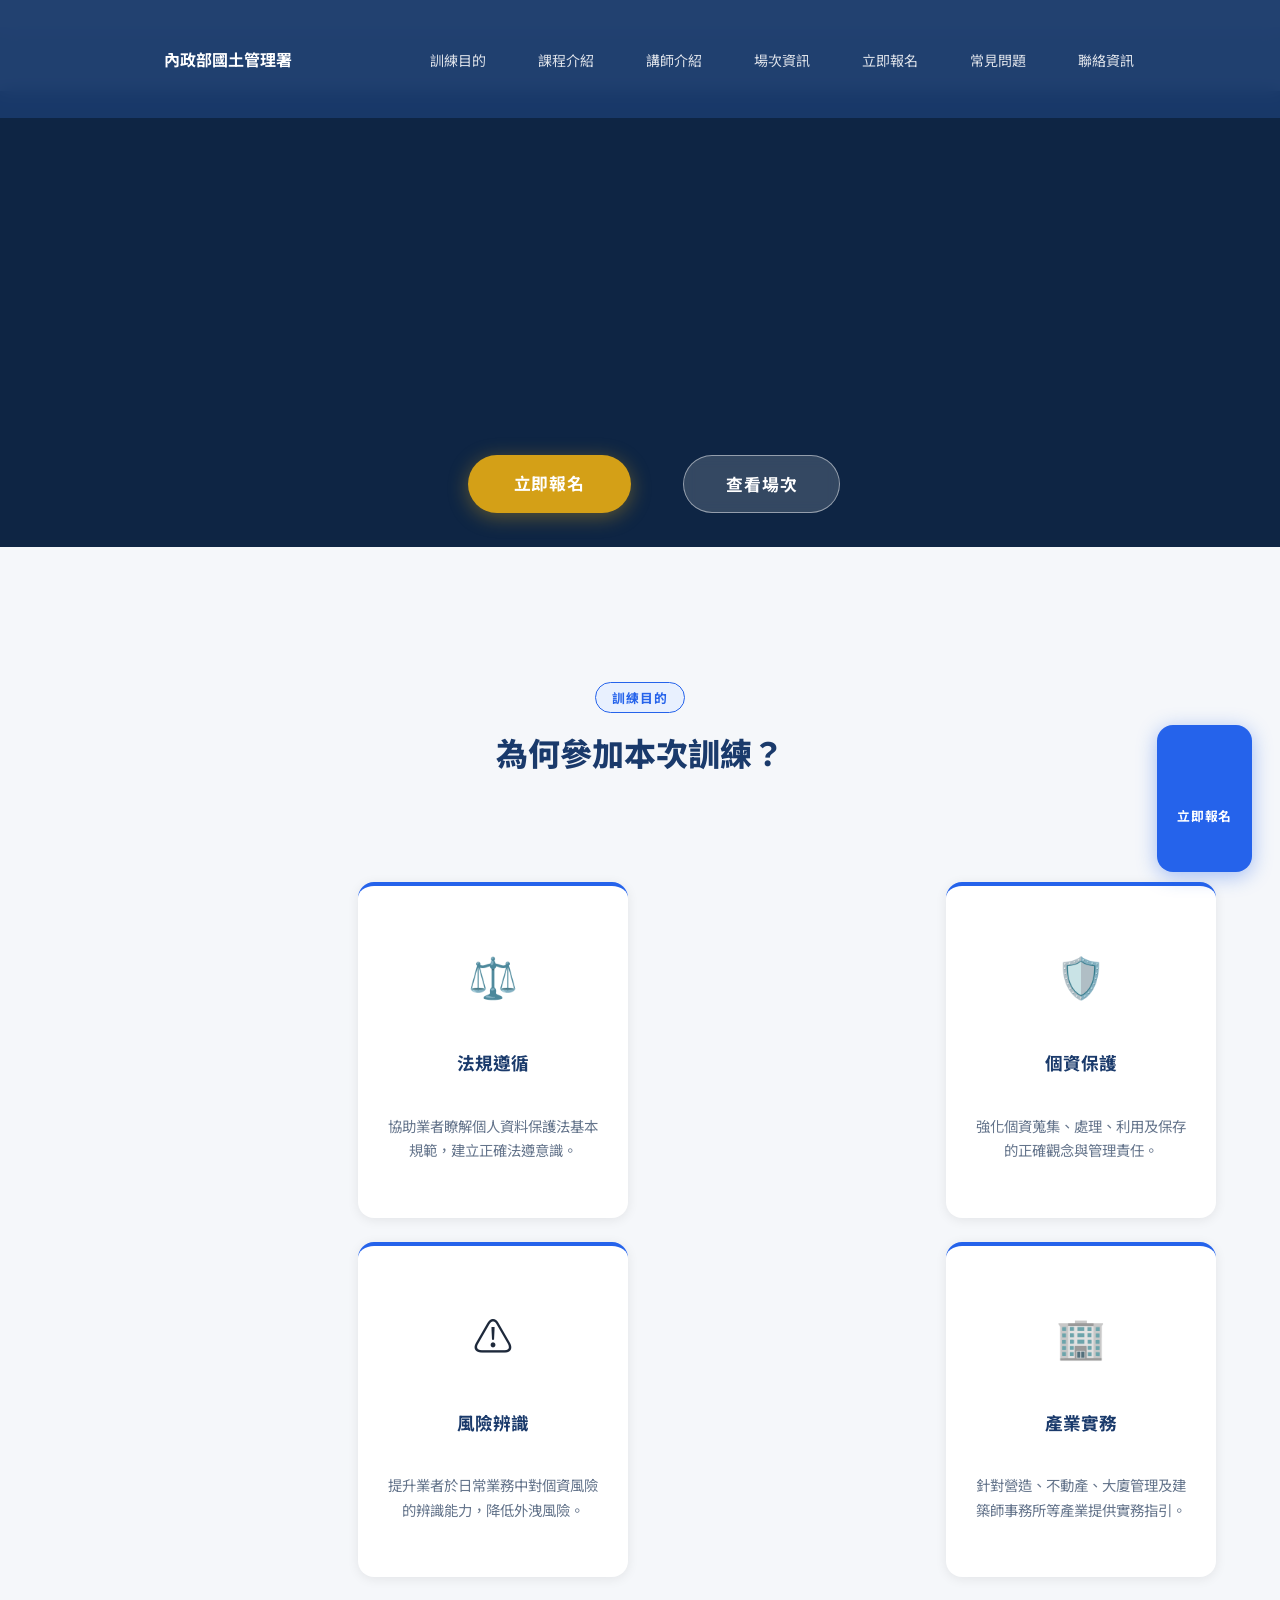
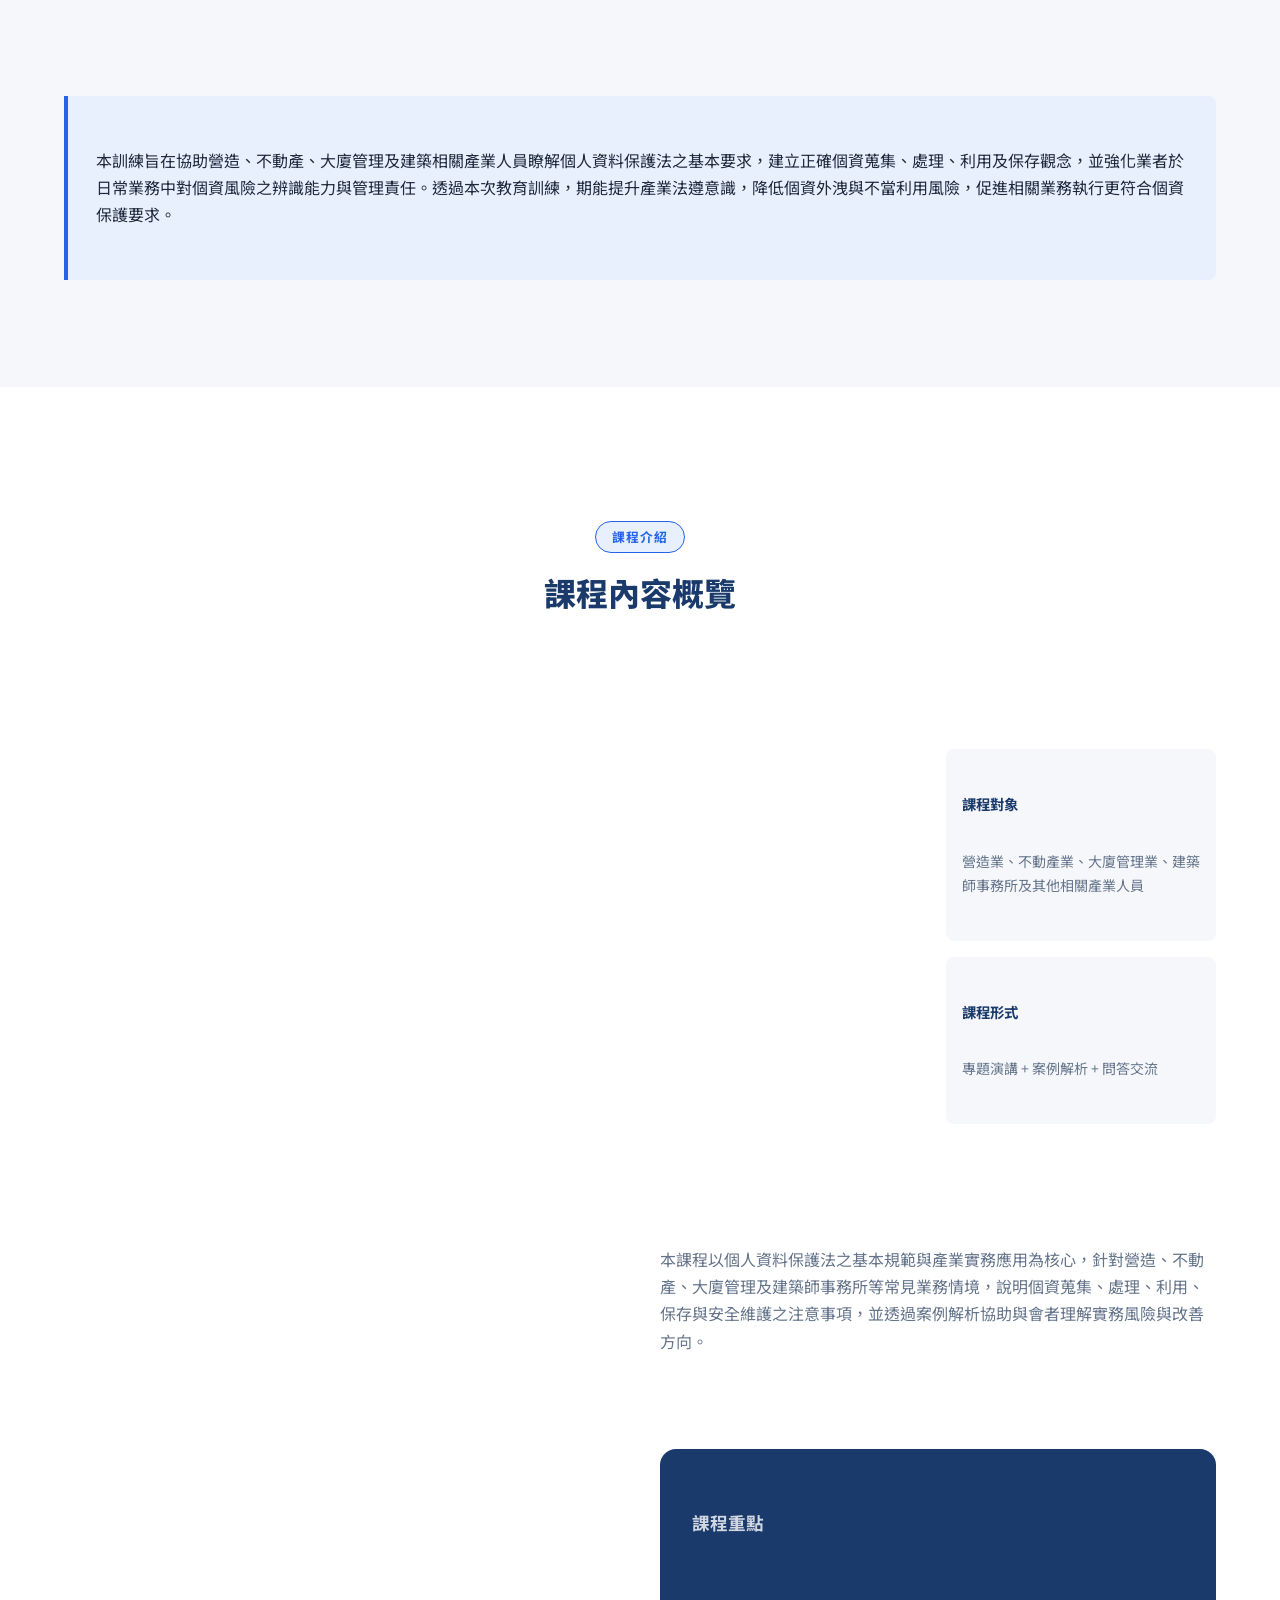
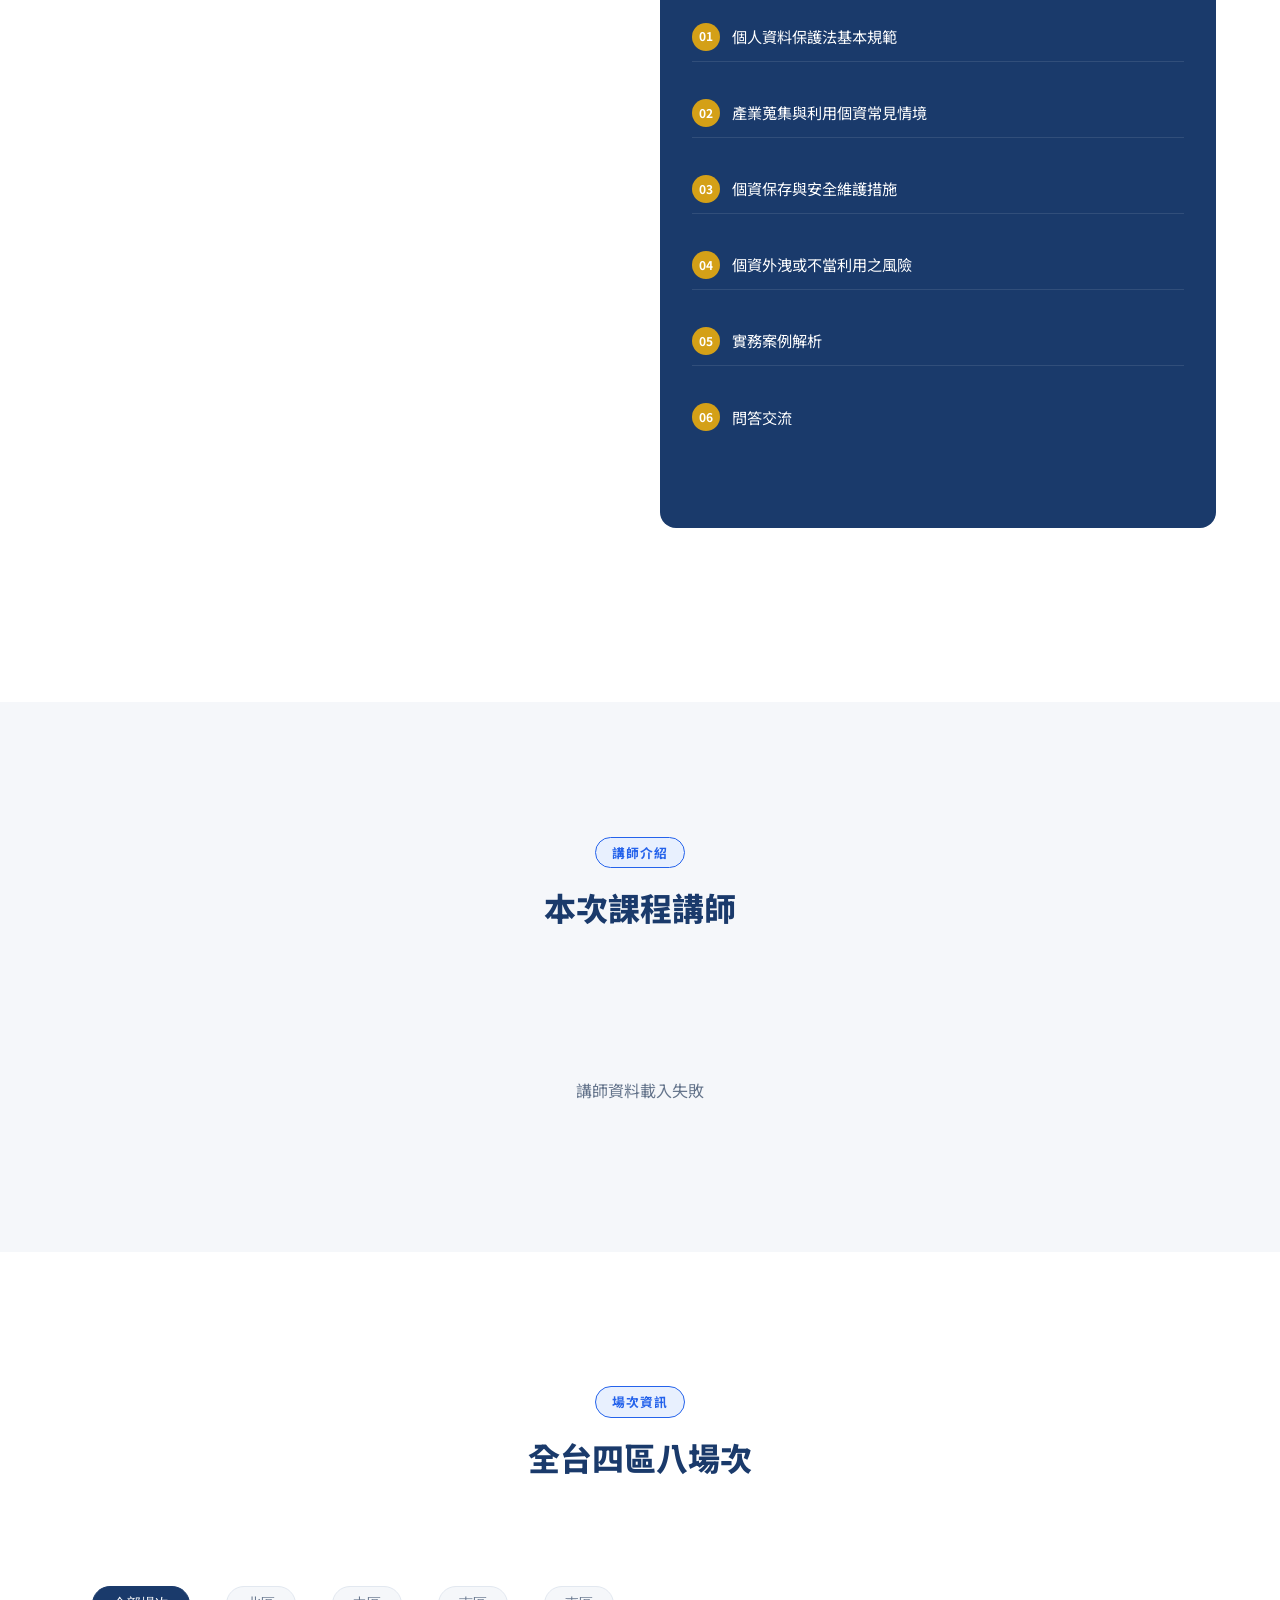
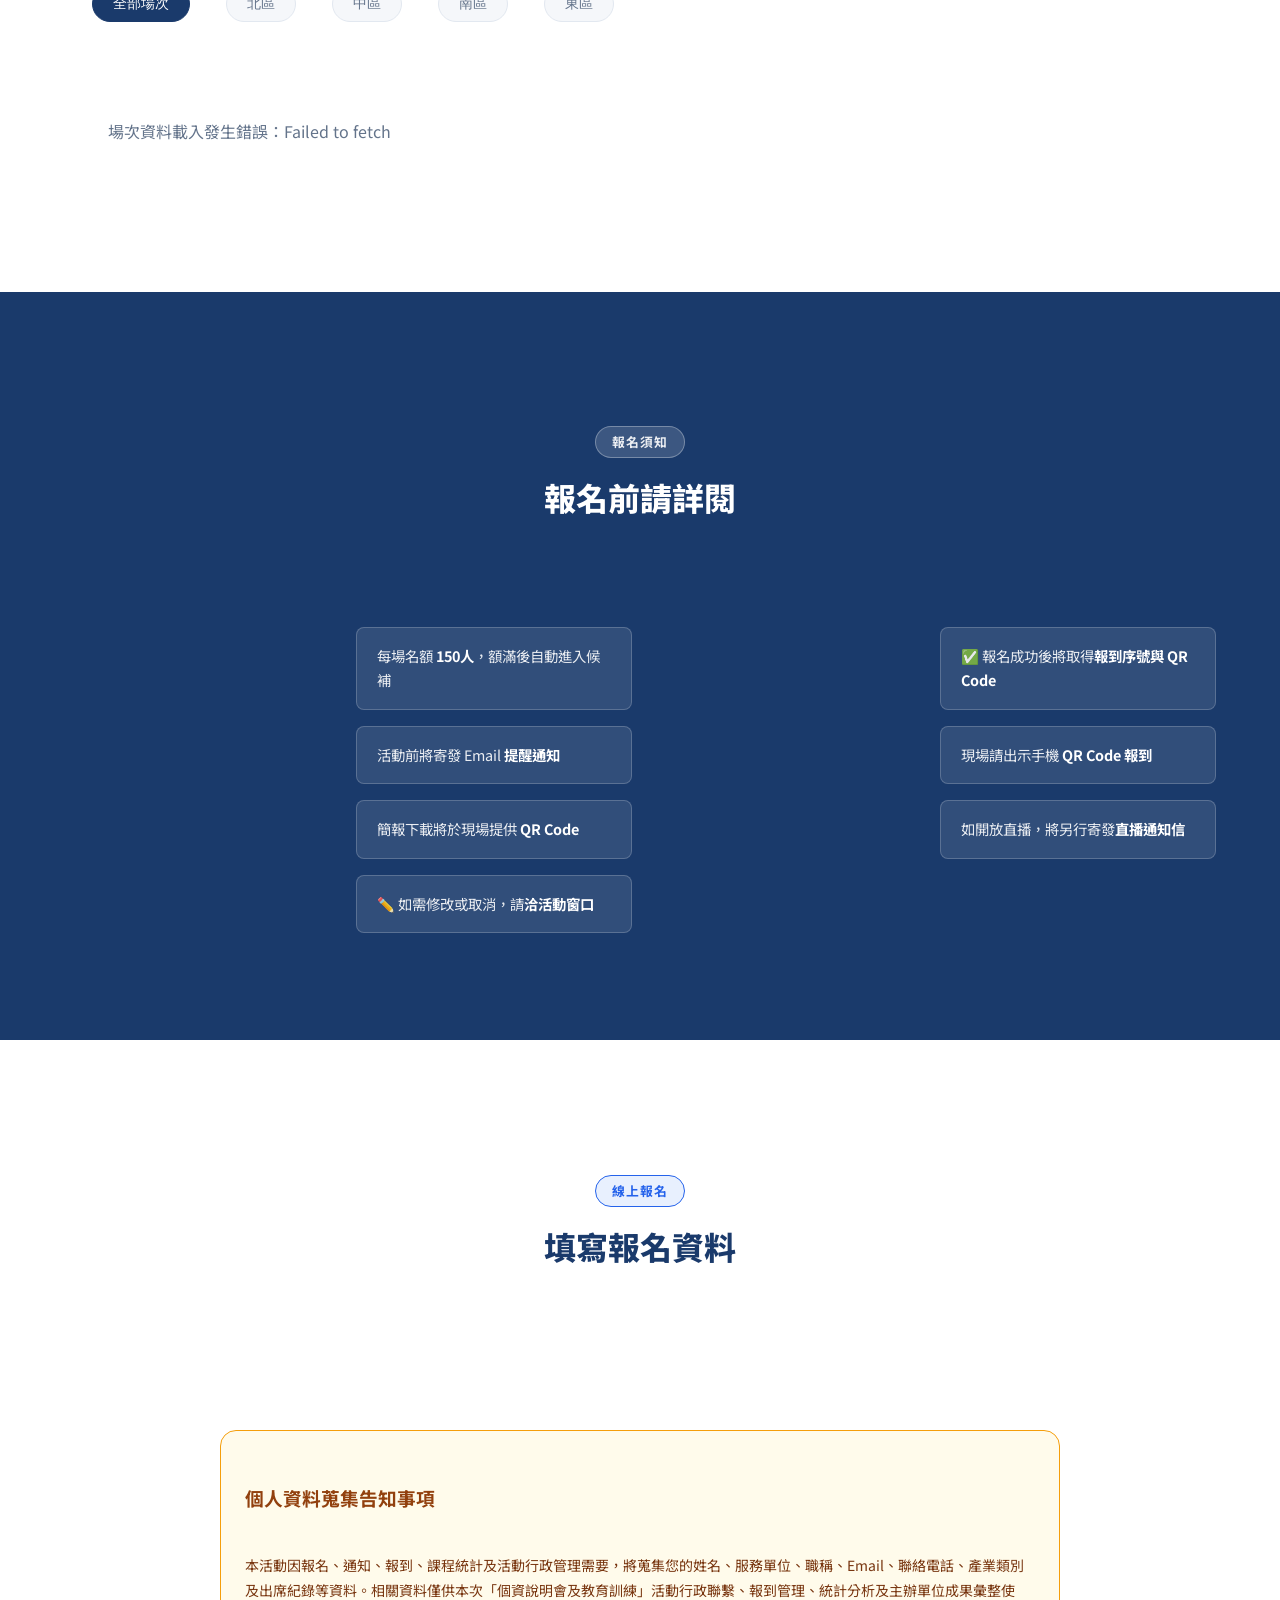
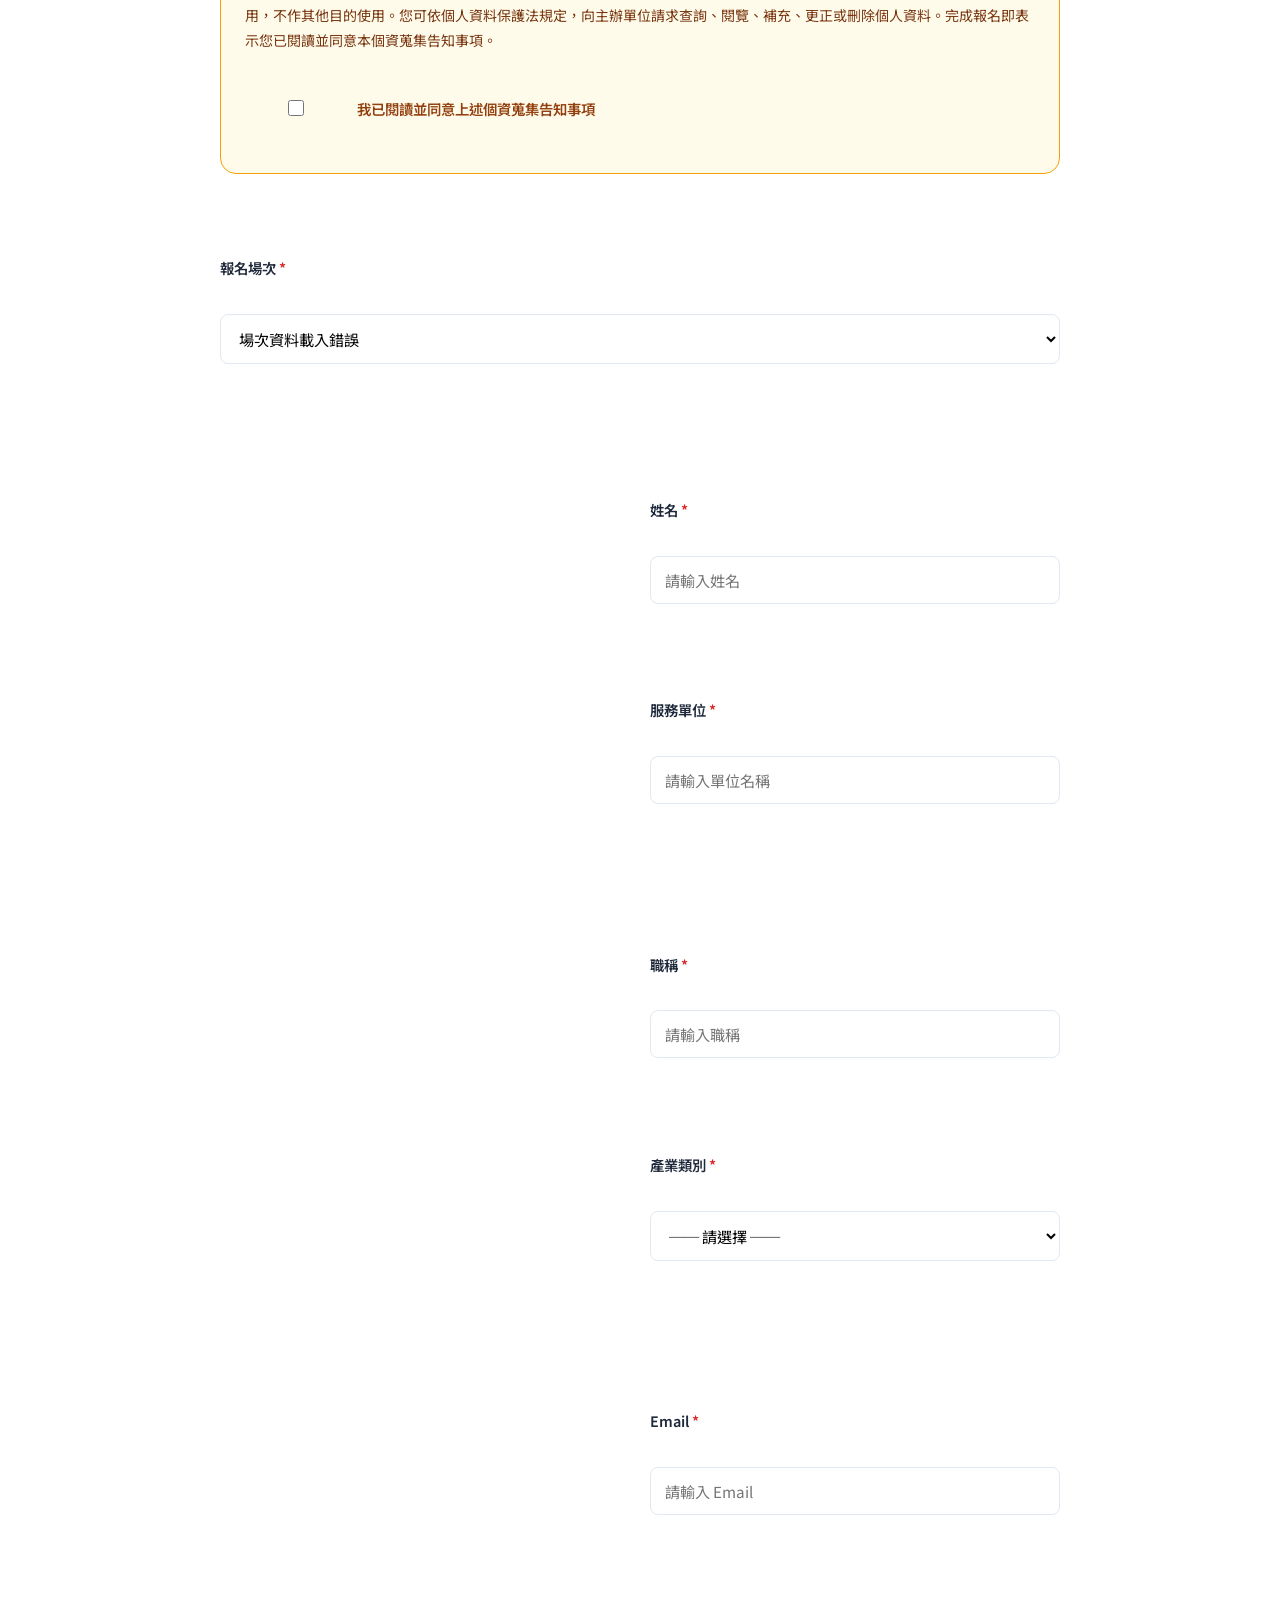
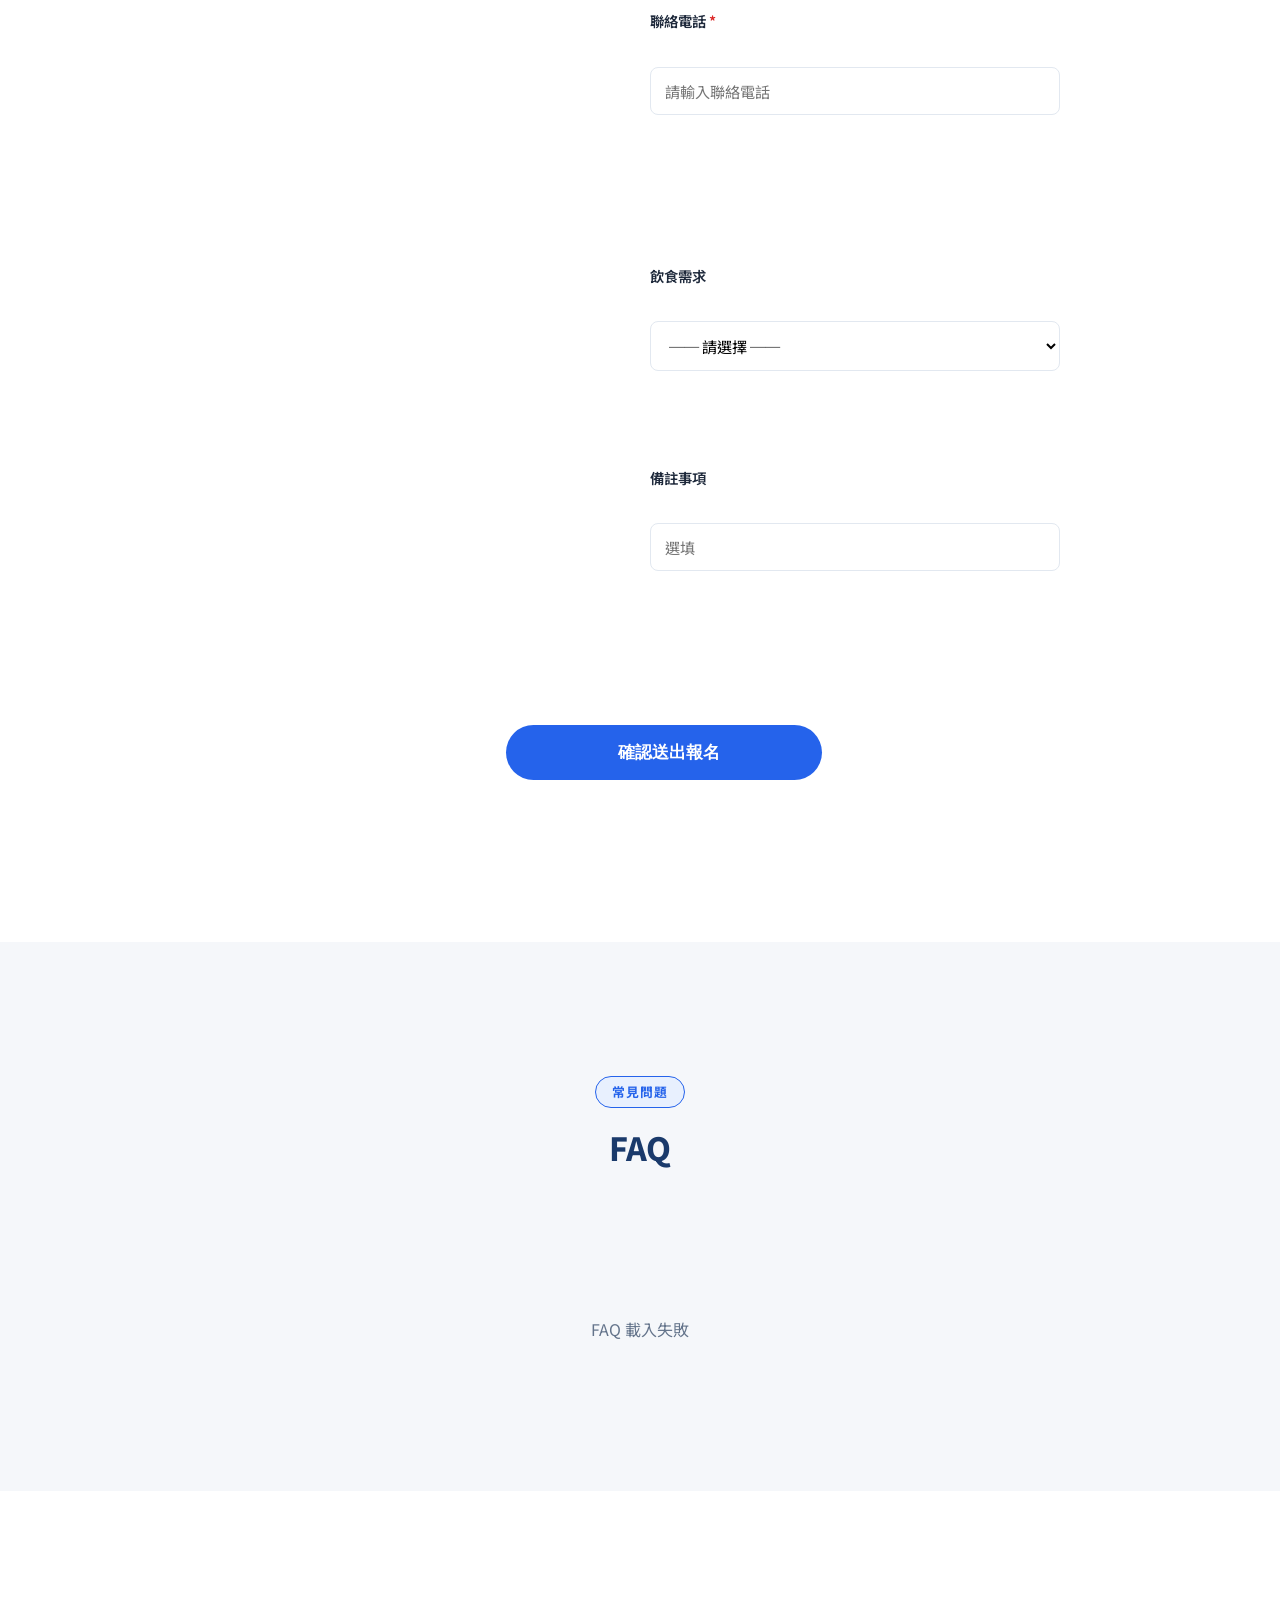
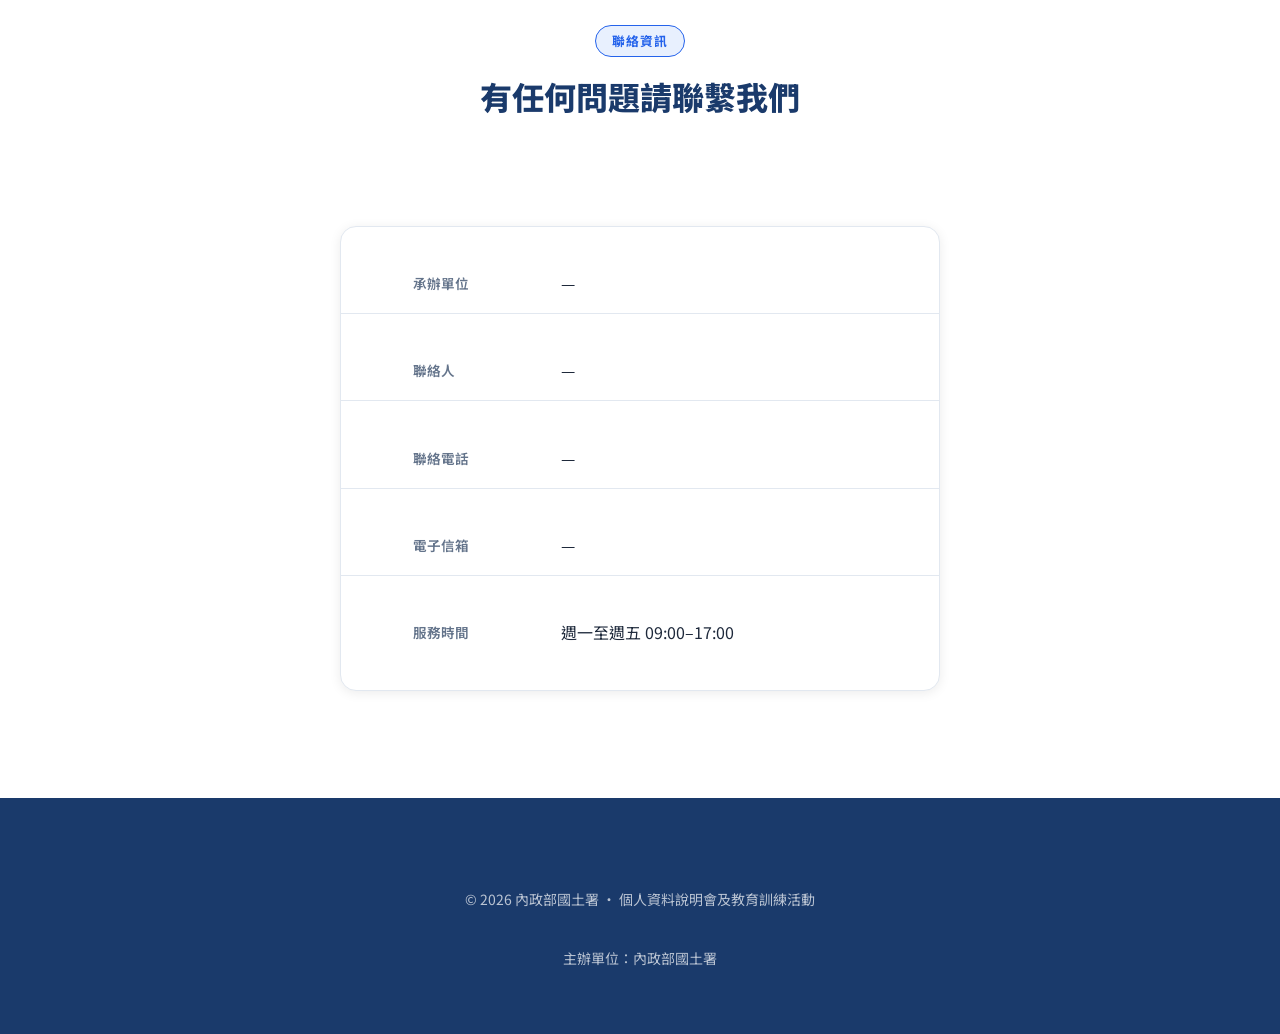
==== commit 0d547d5c: "Add files via upload" ====
--- a/index.html
+++ b/index.html
@@ -40,7 +40,7 @@
 
 <!-- ── Hero Section：純 Banner 版 ── -->
 <section class="hero hero-banner-only" id="hero">
-  <div class="hero-bg" id="heroBg" style="background-image:url('https://lh3.googleusercontent.com/d/1eHDTFSLQcDeFOz9x7i3iA3bv3Bqh6GgB');background-size:cover;background-position:center top;"></div>
+  <div class="hero-bg" id="heroBg"></div>
   <div class="hero-overlay"></div>
   <div class="hero-content hero-content-minimal">
     <div class="hero-actions">
--- a/style.css
+++ b/style.css
@@ -1,345 +1,532 @@
-/* ══════════════════════════════════════════════════════════════
-   內政部國土管理署 — 個資說明會及教育訓練
-   設計方向：政府機關 × 現代專業 × 深藍權威感
-   主色：#0d2d5e（深藍）· 輔助：#1a56db · 金點綴：#c9922b
-   ══════════════════════════════════════════════════════════════ */
-
-@import url('https://fonts.googleapis.com/css2?family=Noto+Sans+TC:wght@400;500;600;700;900&display=swap');
+/* ══════════════════════════════════════════════
+   Style.html — 共用樣式
+   配色：深藍 #1a3a6b · 輔助藍 #2563eb · 白 #fff · 淺灰 #f5f7fa
+   ══════════════════════════════════════════════ */
+@import url('https://fonts.googleapis.com/css2?family=Noto+Sans+TC:wght@400;500;700;900&display=swap');
 
 *, *::before, *::after { box-sizing: border-box; margin: 0; padding: 0; }
 
 :root {
-  --navy:       #0d2d5e;
-  --navy-mid:   #1a3a6b;
-  --blue:       #1a56db;
-  --blue-l:     #2563eb;
-  --blue-xl:    #eff6ff;
-  --gold:       #c9922b;
-  --gold-l:     #f5e6cc;
+  --primary:    #1a3a6b;
+  --primary-l:  #2563eb;
+  --primary-xl: #e8f0fe;
+  --accent:     #d4a017;
   --text:       #1e293b;
-  --text-s:     #475569;
-  --text-xs:    #94a3b8;
+  --text-s:     #64748b;
   --border:     #e2e8f0;
-  --bg-gray:    #f8fafc;
-  --bg-white:   #ffffff;
+  --gray-bg:    #f5f7fa;
+  --white:      #ffffff;
   --success:    #16a34a;
   --warn:       #d97706;
   --danger:     #dc2626;
-  --radius-s:   6px;
-  --radius:     10px;
+  --radius:     8px;
   --radius-l:   16px;
-  --radius-xl:  24px;
-  --shadow-s:   0 1px 4px rgba(13,45,94,.08);
-  --shadow:     0 4px 16px rgba(13,45,94,.10);
-  --shadow-l:   0 12px 40px rgba(13,45,94,.14);
-  --container:  1120px;
-  --section-py: 80px;
-  font-family: 'Noto Sans TC', 'PingFang TC', 'Microsoft JhengHei', sans-serif;
+  --shadow:     0 2px 12px rgba(0,0,0,.08);
+  --shadow-l:   0 8px 32px rgba(0,0,0,.12);
+  font-family: 'Noto Sans TC', sans-serif;
 }
 
 html { scroll-behavior: smooth; }
-body { color: var(--text); background: var(--bg-white); line-height: 1.75; -webkit-font-smoothing: antialiased; }
-img  { max-width: 100%; display: block; }
-a    { color: var(--blue); text-decoration: none; }
-
-.container { width: 100%; max-width: var(--container); margin: 0 auto; padding: 0 24px; }
-
-/* ── Navbar ─────────────────────────────────────────────────── */
+body { color: var(--text); background: var(--white); line-height: 1.7; }
+
+/* ── 導覽列 ── */
 .navbar {
-  position: sticky; top: 0; z-index: 100;
-  background: rgba(13,45,94,.97);
-  backdrop-filter: blur(12px); -webkit-backdrop-filter: blur(12px);
-  border-bottom: 1px solid rgba(255,255,255,.08);
-  box-shadow: 0 2px 20px rgba(0,0,0,.25);
-}
+  position: fixed; top: 0; left: 0; right: 0; z-index: 900;
+  background: rgba(26,58,107,0.96); backdrop-filter: blur(8px);
+  transition: box-shadow .3s;
+}
+.navbar.scrolled { box-shadow: 0 4px 24px rgba(0,0,0,.2); }
 .nav-inner {
-  max-width: var(--container); margin: 0 auto; padding: 0 24px;
-  height: 64px; display: flex; align-items: center; justify-content: space-between; gap: 24px;
-}
-.nav-brand { display: flex; align-items: center; gap: 10px; flex-shrink: 0; }
-.nav-logo { height: 36px; width: auto; object-fit: contain; }
-.nav-title { font-size: .95rem; font-weight: 700; color: #fff; white-space: nowrap; letter-spacing: .02em; }
-.nav-links { display: flex; align-items: center; list-style: none; gap: 2px; }
+  max-width: 1200px; margin: 0 auto; padding: 0 24px;
+  height: 64px; display: flex; align-items: center; justify-content: space-between;
+}
+.nav-brand { display: flex; align-items: center; gap: 10px; }
+.nav-logo { height: 36px; width: auto; }
+.nav-title { color: #fff; font-weight: 700; font-size: 1rem; white-space: nowrap; }
+.nav-links { list-style: none; display: flex; gap: 4px; }
 .nav-links a {
-  display: block; padding: 6px 12px; font-size: .82rem; font-weight: 500;
-  color: rgba(255,255,255,.80); border-radius: var(--radius-s);
-  transition: background .15s, color .15s; white-space: nowrap;
-}
-.nav-links a:hover { background: rgba(255,255,255,.12); color: #fff; }
-.hamburger { display: none; background: none; border: none; color: #fff; font-size: 1.4rem; cursor: pointer; padding: 4px 8px; line-height: 1; }
-.mobile-menu { display: none; background: var(--navy); padding: 12px 24px 16px; border-top: 1px solid rgba(255,255,255,.08); }
-.mobile-menu a { display: block; padding: 10px 0; color: rgba(255,255,255,.85); font-size: .9rem; font-weight: 500; border-bottom: 1px solid rgba(255,255,255,.06); }
-.mobile-menu a:last-child { border-bottom: none; }
-.mobile-menu.open { display: block; }
-
-/* ── Hero ────────────────────────────────────────────────────── */
-.hero { position: relative; width: 100%; overflow: hidden; }
-.hero-banner-only { min-height: 480px; max-height: 640px; display: flex; align-items: flex-end; }
+  color: rgba(255,255,255,.85); text-decoration: none;
+  padding: 6px 12px; border-radius: 6px; font-size: .875rem;
+  transition: all .2s;
+}
+.nav-links a:hover { color: #fff; background: rgba(255,255,255,.15); }
+.hamburger { display: none; background: none; border: none; color: #fff; font-size: 1.5rem; cursor: pointer; }
+.mobile-menu { display: none; flex-direction: column; background: var(--primary); }
+.mobile-menu a { color: #fff; text-decoration: none; padding: 12px 24px; border-bottom: 1px solid rgba(255,255,255,.1); }
+.mobile-menu.open { display: flex; }
+
+/* ── Hero ── */
+.hero {
+  position: relative;
+  height: 520px;
+  min-height: 520px;
+  display: flex;
+  align-items: center;
+  padding-top: 64px;
+  overflow: hidden;
+  background: #eaf3fb;
+}
+
 .hero-bg {
-  position: absolute; inset: 0;
-  background-color: var(--navy); background-size: cover;
-  background-position: center top; background-repeat: no-repeat;
-}
+  position: absolute;
+  inset: 64px 0 0 0;
+  background-image: url('https://lh3.googleusercontent.com/d/1eHDTFSLQcDeFOz9x7i3iA3bv3Bqh6GgB');
+  background-color: #0f2544;
+  background-size: cover;
+  background-position: center top;
+  background-repeat: no-repeat;
+}
+
 .hero-overlay {
-  position: absolute; inset: 0;
-  background: linear-gradient(to bottom, rgba(13,45,94,.10) 0%, rgba(13,45,94,.30) 50%, rgba(13,45,94,.72) 100%);
-}
-.hero-content { position: relative; z-index: 2; width: 100%; }
-.hero-content-minimal { padding: 40px 0 44px; }
-.hero-actions { max-width: var(--container); margin: 0 auto; padding: 0 24px; display: flex; gap: 12px; flex-wrap: wrap; }
+  position: absolute;
+  inset: 0;
+  background: rgba(10, 35, 70, 0.12);
+  pointer-events: none;
+}
+
+.hero-content {
+  position: relative;
+  z-index: 1;
+  max-width: 1200px;
+  margin: 0 auto;
+  padding: 0 24px;
+  text-align: center;
+  color: #fff;
+}
+
+.hero-content-minimal {
+  width: 100%;
+  height: 100%;
+  max-width: 1200px;
+  margin: 0 auto;
+  padding: 0 24px 34px;
+  display: flex;
+  align-items: flex-end;
+  justify-content: center;
+  text-align: center;
+}
+
+.hero-content-full {
+  width: 100%;
+  max-width: 900px;
+  margin: 0 auto;
+  padding: 0 24px;
+  display: flex;
+  flex-direction: column;
+  align-items: center;
+  justify-content: center;
+  text-align: center;
+  gap: 16px;
+}
+
+.hero-org-tag {
+  display: inline-block;
+  background: rgba(255,255,255,.18);
+  border: 1px solid rgba(255,255,255,.4);
+  color: #fff;
+  font-size: .82rem;
+  font-weight: 700;
+  padding: 5px 16px;
+  border-radius: 20px;
+  letter-spacing: .08em;
+  backdrop-filter: blur(4px);
+}
+
+.hero-title {
+  color: #fff;
+  font-size: clamp(1.6rem, 4vw, 2.4rem);
+  font-weight: 900;
+  line-height: 1.3;
+  margin: 0;
+  text-shadow: 0 2px 12px rgba(0,0,0,.35);
+  letter-spacing: .03em;
+}
+
+.hero-subtitle {
+  color: rgba(255,255,255,.88);
+  font-size: clamp(.875rem, 2vw, 1.05rem);
+  margin: 0;
+  line-height: 1.6;
+  text-shadow: 0 1px 6px rgba(0,0,0,.3);
+}
+
+.hero-meta {
+  display: flex;
+  gap: 20px;
+  flex-wrap: wrap;
+  justify-content: center;
+}
+
+.hero-meta-item {
+  background: rgba(255,255,255,.12);
+  color: rgba(255,255,255,.9);
+  font-size: .85rem;
+  font-weight: 600;
+  padding: 5px 14px;
+  border-radius: 20px;
+  backdrop-filter: blur(4px);
+}
+
+.hero-actions {
+  display: flex;
+  gap: 16px;
+  justify-content: center;
+  flex-wrap: wrap;
+}
+
 .btn-hero {
-  display: inline-flex; align-items: center; gap: 8px; padding: 14px 32px;
-  background: var(--gold); color: #fff; font-weight: 700; font-size: 1rem;
-  border-radius: var(--radius); box-shadow: 0 4px 20px rgba(201,146,43,.40);
-  transition: background .2s, transform .2s, box-shadow .2s; letter-spacing: .03em;
-}
-.btn-hero:hover { background: #b5811f; transform: translateY(-2px); box-shadow: 0 8px 28px rgba(201,146,43,.50); color: #fff; }
+  display: inline-block;
+  background: var(--accent);
+  color: #fff;
+  padding: 14px 46px;
+  border-radius: 50px;
+  font-size: 1.05rem;
+  font-weight: 700;
+  text-decoration: none;
+  letter-spacing: .05em;
+  box-shadow: 0 4px 20px rgba(212,160,23,.4);
+  transition: all .3s;
+}
+
+.btn-hero:hover {
+  background: #b8890f;
+  transform: translateY(-2px);
+  box-shadow: 0 6px 28px rgba(212,160,23,.5);
+}
+
 .btn-hero-secondary {
-  display: inline-flex; align-items: center; padding: 14px 28px;
-  background: rgba(255,255,255,.15); color: #fff; font-weight: 600; font-size: .95rem;
-  border-radius: var(--radius); border: 1.5px solid rgba(255,255,255,.45); backdrop-filter: blur(4px);
-  transition: background .2s, border-color .2s, transform .2s;
-}
-.btn-hero-secondary:hover { background: rgba(255,255,255,.25); border-color: rgba(255,255,255,.75); transform: translateY(-2px); color: #fff; }
-
-.float-btn { position: fixed; bottom: 28px; right: 28px; z-index: 90; opacity: 0; transform: translateY(12px); transition: opacity .3s, transform .3s; pointer-events: none; }
-.float-btn.show { opacity: 1; transform: translateY(0); pointer-events: auto; }
+  display: inline-block;
+  background: rgba(255,255,255,.16);
+  color: #fff;
+  border: 1px solid rgba(255,255,255,.48);
+  padding: 14px 42px;
+  border-radius: 50px;
+  font-size: 1.05rem;
+  font-weight: 700;
+  text-decoration: none;
+  letter-spacing: .05em;
+  backdrop-filter: blur(6px);
+  transition: all .3s;
+}
+
+.btn-hero-secondary:hover {
+  background: rgba(255,255,255,.26);
+  transform: translateY(-2px);
+}
+
+/* ── 浮動按鈕 ── */
+.float-btn {
+  position: fixed; bottom: 28px; right: 28px; z-index: 800;
+  transition: opacity .3s;
+}
 .float-btn-link {
-  display: flex; align-items: center; gap: 8px; padding: 13px 22px;
-  background: var(--gold); color: #fff; font-weight: 700; font-size: .9rem;
-  border-radius: 50px; box-shadow: 0 6px 24px rgba(201,146,43,.45);
-  transition: transform .2s, box-shadow .2s;
-}
-.float-btn-link:hover { transform: translateY(-2px) scale(1.03); box-shadow: 0 10px 32px rgba(201,146,43,.55); color: #fff; }
-.float-icon::before { content: '📋'; }
-
-/* ── Section Base ───────────────────────────────────────────── */
-.section { padding: var(--section-py) 0; }
-.section-gray { background: var(--bg-gray); }
-.section-blue { background: linear-gradient(135deg, var(--navy) 0%, #1a4a8a 100%); color: #fff; }
-.section-header { text-align: center; margin-bottom: 52px; }
+  display: flex; flex-direction: column; align-items: center; gap: 4px;
+  background: var(--primary-l); color: #fff; text-decoration: none;
+  padding: 14px 20px; border-radius: 16px;
+  box-shadow: 0 4px 20px rgba(37,99,235,.4);
+  transition: all .3s;
+}
+.float-btn-link:hover { background: var(--primary); transform: translateY(-2px); }
+.float-icon { font-size: 1.4rem; }
+.float-text { font-size: .8rem; font-weight: 700; letter-spacing: .05em; }
+
+/* ── Container & Section ── */
+.container { max-width: 1200px; margin: 0 auto; padding: 0 24px; }
+.section { padding: 80px 0; }
+.section-gray { background: var(--gray-bg); }
+.section-blue { background: var(--primary); }
+
+.section-header { text-align: center; margin-bottom: 48px; }
 .section-tag {
-  display: inline-block; padding: 4px 16px; background: var(--blue-xl); color: var(--blue);
-  font-size: .78rem; font-weight: 700; border-radius: 50px; letter-spacing: .08em;
-  text-transform: uppercase; margin-bottom: 14px;
-}
-.section-tag.light { background: rgba(255,255,255,.15); color: rgba(255,255,255,.9); }
-.section-title { font-size: 1.85rem; font-weight: 900; color: var(--navy); line-height: 1.3; letter-spacing: -.01em; }
-.section-blue .section-title, .section-title.light { color: #fff; }
-
-/* ── About ──────────────────────────────────────────────────── */
-.about-grid { display: grid; grid-template-columns: repeat(auto-fit, minmax(220px, 1fr)); gap: 20px; }
+  display: inline-block; background: var(--primary-xl); color: var(--primary-l);
+  border: 1px solid var(--primary-l); padding: 4px 16px; border-radius: 20px;
+  font-size: .8rem; font-weight: 700; letter-spacing: .08em;
+  text-transform: uppercase; margin-bottom: 12px;
+}
+.section-tag.light { background: rgba(255,255,255,.15); color: rgba(255,255,255,.9); border-color: rgba(255,255,255,.3); }
+.section-title { font-size: clamp(1.5rem, 3vw, 2rem); font-weight: 800; color: var(--primary); }
+.section-title.light { color: #fff; }
+
+/* ── About Grid ── */
+.about-grid { display: grid; grid-template-columns: repeat(auto-fit, minmax(220px, 1fr)); gap: 24px; margin-bottom: 40px; }
 .about-card {
-  background: var(--bg-white); border-radius: var(--radius-l); padding: 32px 24px;
-  text-align: center; border: 1px solid var(--border); box-shadow: var(--shadow-s);
-  transition: transform .25s, box-shadow .25s;
-}
-.about-card:hover { transform: translateY(-4px); box-shadow: var(--shadow); }
-.about-icon { font-size: 2.4rem; margin-bottom: 16px; line-height: 1; }
-.about-card h3 { font-size: 1rem; font-weight: 700; color: var(--navy); margin-bottom: 10px; }
-.about-card p { font-size: .875rem; color: var(--text-s); line-height: 1.7; }
-
-/* ── Course ──────────────────────────────────────────────────── */
+  background: var(--white); border-radius: var(--radius-l); padding: 28px 24px;
+  box-shadow: var(--shadow); text-align: center; border-top: 4px solid var(--primary-l);
+  transition: transform .2s;
+}
+.about-card:hover { transform: translateY(-4px); box-shadow: var(--shadow-l); }
+.about-icon { font-size: 2.5rem; margin-bottom: 12px; }
+.about-card h3 { font-size: 1.1rem; color: var(--primary); margin-bottom: 8px; font-weight: 700; }
+.about-card p { color: var(--text-s); font-size: .9rem; }
+.about-text {
+  background: var(--primary-xl); border-left: 4px solid var(--primary-l);
+  border-radius: 0 var(--radius) var(--radius) 0; padding: 24px 28px; color: var(--text);
+}
+
+/* ── Course ── */
 .course-layout { display: grid; grid-template-columns: 1fr 1fr; gap: 40px; align-items: start; }
 .course-meta-grid { display: grid; grid-template-columns: 1fr 1fr; gap: 16px; margin-bottom: 24px; }
-.course-meta-item { background: var(--bg-gray); border-radius: var(--radius); padding: 16px 18px; border-left: 3px solid var(--blue); }
-.course-meta-item strong { display: block; font-size: .78rem; color: var(--blue); font-weight: 700; text-transform: uppercase; letter-spacing: .05em; margin-bottom: 6px; }
-.course-meta-item p { font-size: .875rem; color: var(--text-s); line-height: 1.6; }
-.course-desc p { font-size: .9rem; color: var(--text-s); line-height: 1.85; }
-.course-topics { background: var(--navy); border-radius: var(--radius-l); padding: 32px 28px; color: #fff; }
-.course-topics h3 { font-size: .8rem; font-weight: 700; color: rgba(255,255,255,.65); letter-spacing: .06em; text-transform: uppercase; margin-bottom: 20px; }
-.topic-list { list-style: none; display: flex; flex-direction: column; gap: 10px; }
-.topic-list li { display: flex; align-items: flex-start; gap: 10px; font-size: .9rem; line-height: 1.6; color: rgba(255,255,255,.88); }
-.topic-list li::before { content: ''; width: 6px; height: 6px; min-width: 6px; border-radius: 50%; background: var(--gold); margin-top: 8px; }
-
-/* ── Speakers ────────────────────────────────────────────────── */
-.speakers-grid { display: grid; grid-template-columns: repeat(auto-fill, minmax(240px, 1fr)); gap: 24px; }
+.course-meta-item { background: var(--gray-bg); border-radius: var(--radius); padding: 16px; }
+.course-meta-item strong { display: block; color: var(--primary); margin-bottom: 6px; font-size: .9rem; }
+.course-meta-item p { color: var(--text-s); font-size: .875rem; }
+.course-desc { color: var(--text-s); }
+.course-topics { background: var(--primary); border-radius: var(--radius-l); padding: 32px; color: #fff; }
+.course-topics h3 { margin-bottom: 20px; font-size: 1.1rem; font-weight: 700; opacity: .8; }
+.topic-list { list-style: none; }
+.topic-list li { display: flex; align-items: center; gap: 12px; padding: 10px 0; border-bottom: 1px solid rgba(255,255,255,.1); font-size: .95rem; }
+.topic-list li:last-child { border-bottom: none; }
+.topic-num { background: var(--accent); color: #fff; width: 28px; height: 28px; border-radius: 50%; display: flex; align-items: center; justify-content: center; font-size: .75rem; font-weight: 700; flex-shrink: 0; }
+
+/* ── Speakers ── */
+.speakers-grid { display: grid; grid-template-columns: repeat(auto-fit, minmax(300px, 1fr)); gap: 24px; }
 .speaker-card {
-  background: var(--bg-white); border-radius: var(--radius-l); overflow: hidden;
-  border: 1px solid var(--border); box-shadow: var(--shadow-s); cursor: pointer;
-  transition: transform .25s, box-shadow .25s;
-}
-.speaker-card:hover { transform: translateY(-5px); box-shadow: var(--shadow-l); }
-.speaker-photo-wrap { aspect-ratio: 4/3; overflow: hidden; background: var(--bg-gray); }
-.speaker-photo-wrap img { width: 100%; height: 100%; object-fit: cover; transition: transform .4s; }
-.speaker-card:hover .speaker-photo-wrap img { transform: scale(1.05); }
-.speaker-info { padding: 18px 18px 20px; }
-.speaker-name { font-size: 1rem; font-weight: 700; color: var(--navy); margin-bottom: 4px; }
-.speaker-org { font-size: .8rem; color: var(--text-s); margin-bottom: 10px; }
-.speaker-tags { display: flex; flex-wrap: wrap; gap: 6px; }
-.speaker-tag { padding: 2px 10px; background: var(--blue-xl); color: var(--blue); font-size: .72rem; font-weight: 600; border-radius: 50px; }
-
-/* ── Sessions ────────────────────────────────────────────────── */
+  background: var(--white); border-radius: var(--radius-l); padding: 28px;
+  box-shadow: var(--shadow); display: flex; gap: 20px;
+  transition: transform .2s;
+}
+.speaker-card:hover { transform: translateY(-3px); box-shadow: var(--shadow-l); }
+.speaker-photo-wrap { flex-shrink: 0; }
+.speaker-photo { width: 90px; height: 90px; border-radius: 50%; object-fit: cover; border: 3px solid var(--primary-xl); }
+.speaker-name { font-size: 1.1rem; font-weight: 700; color: var(--primary); }
+.speaker-org { color: var(--text-s); font-size: .875rem; margin: 2px 0; }
+.speaker-title-badge { display: inline-block; background: var(--primary-xl); color: var(--primary-l); padding: 2px 10px; border-radius: 12px; font-size: .8rem; margin: 6px 0; }
+.speaker-tags { display: flex; flex-wrap: wrap; gap: 6px; margin: 6px 0; }
+.tag { background: var(--gray-bg); color: var(--text-s); padding: 2px 10px; border-radius: 12px; font-size: .75rem; }
+.speaker-short-bio { color: var(--text-s); font-size: .875rem; margin: 8px 0; line-height: 1.6; }
+.btn-speaker-detail {
+  background: none; border: 1px solid var(--primary-l); color: var(--primary-l);
+  padding: 6px 14px; border-radius: 6px; font-size: .8rem; cursor: pointer;
+  transition: all .2s;
+}
+.btn-speaker-detail:hover { background: var(--primary-xl); }
+
+/* ── Sessions ── */
 .sessions-tabs { display: flex; gap: 8px; flex-wrap: wrap; margin-bottom: 28px; }
 .tab-btn {
-  padding: 8px 20px; border: 1.5px solid var(--border); background: var(--bg-white);
-  color: var(--text-s); font-size: .875rem; font-weight: 600; border-radius: 50px;
-  cursor: pointer; transition: all .18s; font-family: inherit;
-}
-.tab-btn:hover { border-color: var(--blue); color: var(--blue); background: var(--blue-xl); }
-.tab-btn.active { background: var(--navy); color: #fff; border-color: var(--navy); }
-.sessions-grid { display: grid; grid-template-columns: repeat(auto-fill, minmax(300px, 1fr)); gap: 20px; }
+  background: var(--gray-bg); border: 1px solid var(--border); color: var(--text-s);
+  padding: 8px 20px; border-radius: 30px; font-size: .875rem; cursor: pointer;
+  transition: all .2s;
+}
+.tab-btn.active, .tab-btn:hover { background: var(--primary); color: #fff; border-color: var(--primary); }
+.sessions-grid { display: grid; grid-template-columns: repeat(auto-fill, minmax(280px, 1fr)); gap: 20px; }
 .session-card {
-  background: var(--bg-white); border-radius: var(--radius-l); border: 1px solid var(--border);
-  overflow: hidden; box-shadow: var(--shadow-s); transition: transform .25s, box-shadow .25s;
-}
-.session-card:hover { transform: translateY(-3px); box-shadow: var(--shadow); }
-.session-card-header {
-  background: var(--navy); padding: 16px 20px;
-  display: flex; align-items: center; justify-content: space-between;
-}
-.session-region { font-size: .75rem; font-weight: 700; color: rgba(255,255,255,.65); letter-spacing: .08em; text-transform: uppercase; }
-.session-name { font-size: 1rem; font-weight: 800; color: #fff; margin-top: 2px; }
-.session-badge { padding: 4px 10px; border-radius: 50px; font-size: .7rem; font-weight: 700; letter-spacing: .04em; flex-shrink: 0; }
-.badge-open   { background: rgba(22,163,74,.2);  color: #6ee7b7; border: 1px solid rgba(22,163,74,.3); }
-.badge-full   { background: rgba(220,38,38,.2);  color: #fca5a5; border: 1px solid rgba(220,38,38,.3); }
-.badge-closed { background: rgba(100,116,139,.2);color: #cbd5e1; border: 1px solid rgba(100,116,139,.3); }
-.session-card-body { padding: 18px 20px 20px; }
-.session-detail { display: flex; align-items: flex-start; gap: 10px; padding: 7px 0; border-bottom: 1px solid var(--border); font-size: .875rem; }
-.session-detail:last-of-type { border-bottom: none; }
-.session-detail-icon { font-size: 1rem; flex-shrink: 0; margin-top: 1px; }
-.session-detail-text { color: var(--text-s); line-height: 1.55; }
-.session-quota-bar { margin-top: 14px; margin-bottom: 4px; }
-.quota-label { display: flex; justify-content: space-between; font-size: .75rem; color: var(--text-xs); margin-bottom: 6px; }
-.quota-track { height: 6px; background: var(--border); border-radius: 99px; overflow: hidden; }
-.quota-fill { height: 100%; border-radius: 99px; background: linear-gradient(90deg, var(--blue), var(--blue-l)); transition: width .5s ease; }
-.quota-fill.full { background: var(--danger); }
-.btn-register {
-  display: block; width: 100%; margin-top: 16px; padding: 11px;
-  background: var(--blue); color: #fff; text-align: center; font-weight: 700; font-size: .9rem;
-  border-radius: var(--radius); border: none; cursor: pointer; font-family: inherit;
-  transition: background .18s, transform .18s;
-}
-.btn-register:hover { background: #1848c4; transform: translateY(-1px); }
-.btn-register:disabled { background: #94a3b8; cursor: not-allowed; transform: none; }
-.btn-register.full-btn { background: var(--warn); }
-.btn-register.full-btn:hover { background: #b45309; }
-
-/* ── Notice ──────────────────────────────────────────────────── */
-.notice-grid { display: grid; grid-template-columns: repeat(auto-fit, minmax(260px, 1fr)); gap: 14px; max-width: 860px; margin: 0 auto; }
+  background: var(--white); border-radius: var(--radius-l); padding: 24px;
+  box-shadow: var(--shadow); border: 1px solid var(--border);
+  transition: transform .2s;
+}
+.session-card:hover { transform: translateY(-3px); box-shadow: var(--shadow-l); }
+.session-card.is-full { opacity: .85; }
+.session-card-header { display: flex; gap: 8px; margin-bottom: 12px; }
+.session-region { background: var(--primary); color: #fff; padding: 3px 12px; border-radius: 20px; font-size: .8rem; font-weight: 700; }
+.session-slot { background: var(--primary-xl); color: var(--primary-l); padding: 3px 12px; border-radius: 20px; font-size: .8rem; }
+.session-name { font-size: 1.05rem; font-weight: 700; color: var(--primary); margin-bottom: 12px; }
+.session-details { margin-bottom: 16px; }
+.session-detail { font-size: .875rem; color: var(--text-s); padding: 3px 0; display: flex; gap: 8px; align-items: flex-start; }
+.quota-bar { height: 6px; background: #e2e8f0; border-radius: 3px; margin-bottom: 6px; overflow: hidden; }
+.quota-fill { height: 100%; background: linear-gradient(90deg, #16a34a, #22c55e); border-radius: 3px; transition: width .5s; }
+.quota-text { font-size: .8rem; color: var(--text-s); margin-bottom: 12px; }
+.btn-session {
+  width: 100%; padding: 10px; border: none; border-radius: var(--radius);
+  background: var(--primary-l); color: #fff; font-size: .9rem; font-weight: 700;
+  cursor: pointer; transition: all .2s;
+}
+.btn-session:hover { background: var(--primary); }
+.btn-session.btn-waitlist { background: var(--warn); }
+.badge-closed { display: block; text-align: center; color: var(--text-s); font-size: .85rem; }
+
+/* ── Notice ── */
+.notice-grid { display: grid; grid-template-columns: repeat(auto-fit, minmax(240px, 1fr)); gap: 16px; }
 .notice-item {
-  display: flex; align-items: flex-start; gap: 12px; padding: 16px 20px;
-  background: rgba(255,255,255,.10); border-radius: var(--radius);
-  border: 1px solid rgba(255,255,255,.15); font-size: .9rem;
-  color: rgba(255,255,255,.90); line-height: 1.6; backdrop-filter: blur(4px);
+  background: rgba(255,255,255,.1); border: 1px solid rgba(255,255,255,.2);
+  border-radius: var(--radius); padding: 16px 20px; color: rgba(255,255,255,.9);
+  font-size: .9rem;
 }
 .notice-item strong { color: #fff; }
 
-/* ── Register Form ───────────────────────────────────────────── */
-.reg-form { max-width: 680px; margin: 0 auto; }
-.privacy-box { background: #fffbeb; border: 1.5px solid #fde68a; border-radius: var(--radius-l); padding: 24px 28px; margin-bottom: 28px; }
-.privacy-title { font-size: .875rem; font-weight: 700; color: #92400e; margin-bottom: 10px; }
-.privacy-text { font-size: .8rem; color: #78350f; line-height: 1.75; margin-bottom: 14px; }
-.privacy-check { display: flex; align-items: flex-start; gap: 10px; cursor: pointer; font-size: .875rem; color: #92400e; font-weight: 600; }
-.privacy-check input { margin-top: 3px; accent-color: var(--gold); flex-shrink: 0; }
-.form-group { margin-bottom: 18px; }
-.form-row { display: grid; grid-template-columns: 1fr 1fr; gap: 16px; }
-.form-label { display: block; font-size: .82rem; font-weight: 700; color: var(--navy); margin-bottom: 6px; letter-spacing: .01em; }
+/* ── Privacy & Form ── */
+.privacy-box {
+  background: #fffbeb; border: 1px solid #f59e0b; border-radius: var(--radius-l);
+  padding: 24px; margin-bottom: 28px;
+}
+.privacy-title { font-weight: 700; color: #92400e; margin-bottom: 12px; }
+.privacy-text { font-size: .875rem; color: #78350f; line-height: 1.8; margin-bottom: 16px; }
+.privacy-check { display: flex; align-items: flex-start; gap: 10px; cursor: pointer; font-size: .9rem; font-weight: 600; color: #92400e; }
+.privacy-check input { margin-top: 3px; width: 16px; height: 16px; cursor: pointer; }
+.reg-form { max-width: 840px; margin: 0 auto; }
+.form-group { margin-bottom: 20px; }
+.form-row { display: grid; grid-template-columns: 1fr 1fr; gap: 20px; }
+.form-label { display: block; font-weight: 600; color: var(--text); margin-bottom: 6px; font-size: .9rem; }
 .form-label.required::after { content: ' *'; color: var(--danger); }
 .form-control {
-  width: 100%; padding: 10px 14px; border: 1.5px solid var(--border);
-  border-radius: var(--radius); font-size: .9rem; color: var(--text); background: var(--bg-white);
-  font-family: inherit; transition: border-color .18s, box-shadow .18s; appearance: none;
-}
-.form-control:focus { outline: none; border-color: var(--blue); box-shadow: 0 0 0 3px rgba(26,86,219,.12); }
-.form-control::placeholder { color: var(--text-xs); }
-select.form-control { background-image: url("data:image/svg+xml,%3Csvg xmlns='http://www.w3.org/2000/svg' width='12' height='8' viewBox='0 0 12 8'%3E%3Cpath d='M1 1l5 5 5-5' stroke='%2394a3b8' stroke-width='1.5' fill='none' stroke-linecap='round'/%3E%3C/svg%3E"); background-repeat: no-repeat; background-position: right 12px center; padding-right: 36px; }
-.session-quota { margin-top: 6px; font-size: .8rem; color: var(--text-s); min-height: 18px; }
-.session-quota.warn { color: var(--warn); font-weight: 600; }
-.session-quota.full { color: var(--danger); font-weight: 600; }
-.form-submit { margin-top: 28px; text-align: center; }
-.error-msg { background: #fef2f2; border: 1px solid #fecaca; border-radius: var(--radius); padding: 10px 16px; font-size: .875rem; color: var(--danger); margin-bottom: 16px; text-align: left; }
+  width: 100%; padding: 12px 14px; border: 1.5px solid var(--border);
+  border-radius: var(--radius); font-size: .95rem; font-family: inherit;
+  transition: border-color .2s, box-shadow .2s; background: var(--white);
+}
+.form-control:focus { outline: none; border-color: var(--primary-l); box-shadow: 0 0 0 3px rgba(37,99,235,.12); }
+.session-quota { margin-top: 6px; font-size: .875rem; }
+.quota-ok { color: var(--success); }
+.quota-full { color: var(--warn); }
+.form-submit { text-align: center; margin-top: 32px; }
+.error-msg { background: #fee2e2; color: var(--danger); border: 1px solid #fca5a5; border-radius: var(--radius); padding: 12px 16px; margin-bottom: 16px; font-size: .9rem; }
 .btn-primary {
-  display: inline-flex; align-items: center; justify-content: center; gap: 8px;
-  padding: 13px 36px; background: var(--navy); color: #fff; font-weight: 700; font-size: .95rem;
-  border-radius: var(--radius); border: none; cursor: pointer; font-family: inherit;
-  transition: background .18s, transform .18s, box-shadow .18s; box-shadow: 0 4px 16px rgba(13,45,94,.25);
-}
-.btn-primary:hover { background: var(--blue); transform: translateY(-2px); box-shadow: 0 8px 24px rgba(26,86,219,.30); }
-.btn-primary:disabled { background: #94a3b8; cursor: not-allowed; transform: none; box-shadow: none; }
-.btn-large { padding: 15px 48px; font-size: 1rem; }
-
-.success-panel { max-width: 520px; margin: 0 auto; text-align: center; padding: 40px 32px; background: var(--bg-white); border-radius: var(--radius-xl); border: 1px solid var(--border); box-shadow: var(--shadow-l); }
-.success-icon { font-size: 3.5rem; margin-bottom: 16px; }
-.success-panel h2 { font-size: 1.5rem; font-weight: 900; color: var(--navy); margin-bottom: 20px; }
-.success-info { font-size: .9rem; color: var(--text-s); line-height: 1.8; margin-bottom: 24px; text-align: left; background: var(--bg-gray); border-radius: var(--radius); padding: 16px 18px; }
-.qr-section { padding: 24px; background: var(--bg-gray); border-radius: var(--radius-l); margin-bottom: 20px; }
-.qr-label { font-size: .8rem; font-weight: 700; color: var(--text-s); text-transform: uppercase; letter-spacing: .06em; margin-bottom: 14px; }
-.qr-image { width: 160px; height: 160px; margin: 0 auto 12px; border-radius: var(--radius); background: #fff; padding: 8px; box-shadow: var(--shadow-s); }
-.qr-hint { font-size: .78rem; color: var(--text-xs); margin-bottom: 12px; }
-.reg-no-box { display: inline-block; padding: 6px 16px; background: var(--navy); color: #fff; font-size: .85rem; font-weight: 700; border-radius: var(--radius-s); letter-spacing: .04em; }
-.success-note { font-size: .82rem; color: var(--text-s); margin-bottom: 24px; line-height: 1.6; }
-
-/* ── FAQ ─────────────────────────────────────────────────────── */
-.faq-list { max-width: 760px; margin: 0 auto; display: flex; flex-direction: column; gap: 10px; }
-.faq-item { background: var(--bg-white); border-radius: var(--radius); border: 1px solid var(--border); overflow: hidden; box-shadow: var(--shadow-s); }
-.faq-q {
-  width: 100%; display: flex; align-items: center; justify-content: space-between; gap: 16px;
-  padding: 16px 20px; background: none; border: none; cursor: pointer; text-align: left;
-  font-size: .9rem; font-weight: 700; color: var(--navy); font-family: inherit; transition: background .15s;
-}
-.faq-q:hover { background: var(--bg-gray); }
-.faq-q-icon { font-size: 1.2rem; color: var(--blue); flex-shrink: 0; transition: transform .25s; line-height: 1; }
-.faq-item.open .faq-q-icon { transform: rotate(45deg); }
-.faq-a { display: none; padding: 14px 20px 16px; font-size: .875rem; color: var(--text-s); line-height: 1.75; border-top: 1px solid var(--border); }
-.faq-item.open .faq-a { display: block; }
-
-/* ── Contact ─────────────────────────────────────────────────── */
-.contact-card { max-width: 600px; margin: 0 auto; background: var(--bg-white); border-radius: var(--radius-xl); border: 1px solid var(--border); box-shadow: var(--shadow); overflow: hidden; }
-.contact-item { display: flex; align-items: flex-start; gap: 16px; padding: 16px 28px; border-bottom: 1px solid var(--border); }
+  display: inline-block; background: var(--primary-l); color: #fff;
+  border: none; padding: 12px 32px; border-radius: var(--radius);
+  font-size: .95rem; font-weight: 700; cursor: pointer; transition: all .2s;
+}
+.btn-primary:hover { background: var(--primary); }
+.btn-primary:disabled { opacity: .6; cursor: not-allowed; }
+.btn-large { padding: 16px 56px; font-size: 1.05rem; border-radius: 50px; }
+
+/* ── Success Panel ── */
+.success-panel {
+  max-width: 600px; margin: 0 auto; text-align: center;
+  padding: 40px 24px;
+}
+.success-icon { font-size: 4rem; margin-bottom: 16px; }
+.success-panel h2 { font-size: 1.75rem; color: var(--primary); margin-bottom: 24px; }
+.success-info {
+  background: var(--gray-bg); border-radius: var(--radius-l);
+  padding: 20px; margin-bottom: 28px; text-align: left;
+}
+.success-row { display: flex; gap: 16px; padding: 8px 0; border-bottom: 1px solid var(--border); font-size: .9rem; }
+.success-row:last-child { border-bottom: none; }
+.success-row strong { color: var(--text-s); width: 60px; flex-shrink: 0; }
+.status-badge { padding: 2px 12px; border-radius: 12px; font-weight: 700; font-size: .875rem; }
+.badge-ok { background: #dcfce7; color: var(--success); }
+.badge-wait { background: #fef3c7; color: var(--warn); }
+.qr-section { margin: 24px 0; }
+.qr-label { font-weight: 700; color: var(--primary); margin-bottom: 12px; }
+.qr-image { width: 200px; height: 200px; border: 4px solid var(--border); border-radius: var(--radius); }
+.qr-hint { color: var(--text-s); font-size: .85rem; margin-top: 8px; }
+.reg-no-box { background: var(--primary-xl); color: var(--primary); padding: 10px 20px; border-radius: var(--radius); display: inline-block; font-size: .9rem; margin-top: 12px; }
+.success-note { color: var(--text-s); font-size: .875rem; margin: 20px 0 24px; }
+
+/* ── FAQ ── */
+.faq-list { max-width: 800px; margin: 0 auto; }
+.faq-item { border: 1px solid var(--border); border-radius: var(--radius); margin-bottom: 10px; overflow: hidden; }
+.faq-question {
+  width: 100%; display: flex; justify-content: space-between; align-items: center;
+  padding: 16px 20px; background: var(--white); border: none; cursor: pointer;
+  font-size: .95rem; font-weight: 600; color: var(--primary); text-align: left;
+  transition: background .2s;
+}
+.faq-question:hover { background: var(--primary-xl); }
+.faq-arrow { color: var(--text-s); flex-shrink: 0; margin-left: 12px; }
+.faq-answer { display: none; padding: 16px 20px; background: var(--gray-bg); color: var(--text-s); font-size: .9rem; line-height: 1.7; border-top: 1px solid var(--border); }
+.faq-answer.open { display: block; }
+
+/* ── Contact ── */
+.contact-card {
+  max-width: 600px; margin: 0 auto;
+  background: var(--white); border: 1px solid var(--border);
+  border-radius: var(--radius-l); overflow: hidden; box-shadow: var(--shadow);
+}
+.contact-item { display: flex; gap: 20px; padding: 16px 24px; border-bottom: 1px solid var(--border); align-items: center; }
 .contact-item:last-child { border-bottom: none; }
-.contact-label { font-size: .78rem; font-weight: 700; color: var(--text-xs); text-transform: uppercase; letter-spacing: .06em; min-width: 72px; padding-top: 2px; flex-shrink: 0; }
-.contact-item span:last-child { font-size: .9rem; color: var(--text); font-weight: 500; }
-.contact-item a { color: var(--blue); }
-.contact-item a:hover { text-decoration: underline; }
-
-/* ── Footer ──────────────────────────────────────────────────── */
-footer { background: var(--navy); color: rgba(255,255,255,.55); text-align: center; padding: 28px 24px; font-size: .8rem; line-height: 1.8; }
-footer strong { color: rgba(255,255,255,.85); }
-
-/* ── Speaker Modal ───────────────────────────────────────────── */
-.modal-overlay { display: none; position: fixed; inset: 0; background: rgba(13,45,94,.65); z-index: 200; align-items: center; justify-content: center; padding: 24px; backdrop-filter: blur(4px); }
+.contact-label { color: var(--text-s); font-size: .85rem; width: 80px; flex-shrink: 0; font-weight: 600; }
+
+/* ── Footer ── */
+.footer { background: var(--primary); color: rgba(255,255,255,.7); text-align: center; padding: 32px 24px; }
+.footer p { font-size: .875rem; margin: 4px 0; }
+
+/* ── Modal ── */
+.modal-overlay {
+  display: none; position: fixed; inset: 0; z-index: 1000;
+  background: rgba(0,0,0,.5); backdrop-filter: blur(4px);
+  align-items: center; justify-content: center; padding: 20px;
+}
 .modal-overlay.open { display: flex; }
-.modal-box { background: var(--bg-white); border-radius: var(--radius-xl); max-width: 560px; width: 100%; max-height: 88vh; overflow-y: auto; position: relative; box-shadow: var(--shadow-l); }
-.modal-close { position: sticky; top: 12px; float: right; margin: 12px 12px 0 0; background: var(--bg-gray); border: none; width: 32px; height: 32px; border-radius: 50%; cursor: pointer; font-size: 1rem; display: flex; align-items: center; justify-content: center; z-index: 10; transition: background .15s; }
-.modal-close:hover { background: var(--border); }
-.modal-speaker-photo { width: 100%; max-height: 280px; object-fit: cover; object-position: top; border-radius: var(--radius-xl) var(--radius-xl) 0 0; display: block; }
-.modal-speaker-body { padding: 24px 28px 32px; }
-.modal-speaker-name { font-size: 1.4rem; font-weight: 900; color: var(--navy); margin-bottom: 4px; }
-.modal-speaker-title { font-size: .9rem; color: var(--text-s); margin-bottom: 16px; }
-.modal-speaker-tags { display: flex; flex-wrap: wrap; gap: 6px; margin-bottom: 20px; }
-.modal-speaker-section { margin-bottom: 16px; }
-.modal-speaker-section h4 { font-size: .75rem; font-weight: 700; color: var(--blue); text-transform: uppercase; letter-spacing: .08em; margin-bottom: 6px; }
-.modal-speaker-section p { font-size: .875rem; color: var(--text-s); line-height: 1.75; }
-
-/* ── Loading / Empty ─────────────────────────────────────────── */
-.loading-state { text-align: center; color: var(--text-xs); font-size: .875rem; padding: 48px 0; grid-column: 1/-1; }
-.loading-state::before { content: ''; display: block; width: 32px; height: 32px; border: 3px solid var(--border); border-top-color: var(--blue); border-radius: 50%; animation: spin .7s linear infinite; margin: 0 auto 12px; }
-@keyframes spin { to { transform: rotate(360deg); } }
-.empty-state { text-align: center; color: var(--text-xs); font-size: .875rem; padding: 48px 0; grid-column: 1/-1; }
-
-/* ── Responsive ──────────────────────────────────────────────── */
-@media (max-width: 900px) {
+.modal-box {
+  background: var(--white); border-radius: var(--radius-l);
+  max-width: 640px; width: 100%; max-height: 90vh; overflow-y: auto;
+  padding: 32px; position: relative;
+  box-shadow: 0 20px 60px rgba(0,0,0,.2);
+}
+.modal-close {
+  position: absolute; top: 16px; right: 16px;
+  background: none; border: 1px solid var(--border); width: 32px; height: 32px;
+  border-radius: 50%; cursor: pointer; font-size: 1rem; color: var(--text-s);
+}
+.modal-speaker-header { display: flex; gap: 16px; align-items: center; margin-bottom: 20px; }
+.modal-photo { width: 80px; height: 80px; border-radius: 50%; object-fit: cover; }
+.modal-speaker-header h2 { font-size: 1.25rem; color: var(--primary); }
+.modal-speaker-header p { color: var(--text-s); font-size: .875rem; }
+.modal-section { margin-bottom: 16px; }
+.modal-section strong { display: block; color: var(--primary); margin-bottom: 6px; font-size: .875rem; font-weight: 700; }
+.modal-section p { color: var(--text-s); font-size: .9rem; line-height: 1.7; }
+
+/* ── 工具 ── */
+.loading-state, .empty-state { text-align: center; padding: 40px; color: var(--text-s); }
+
+/* ══ Admin / Checkin 共用 ══ */
+.admin-btn {
+  padding: 8px 16px; border: none; border-radius: var(--radius);
+  cursor: pointer; font-size: .875rem; font-weight: 600; transition: all .2s;
+}
+.admin-btn-primary { background: var(--primary-l); color: #fff; }
+.admin-btn-primary:hover { background: var(--primary); }
+.admin-btn-danger { background: var(--danger); color: #fff; }
+.admin-btn-outline { background: none; border: 1px solid var(--border); color: var(--text-s); }
+.admin-btn-outline:hover { background: var(--gray-bg); }
+.admin-table { width: 100%; border-collapse: collapse; font-size: .875rem; }
+.admin-table th { background: var(--primary); color: #fff; padding: 10px 14px; text-align: left; font-weight: 600; }
+.admin-table td { padding: 10px 14px; border-bottom: 1px solid var(--border); vertical-align: middle; }
+.admin-table tr:hover td { background: var(--gray-bg); }
+.badge { display: inline-block; padding: 2px 10px; border-radius: 12px; font-size: .78rem; font-weight: 700; }
+.badge-confirmed { background: #dcfce7; color: var(--success); }
+.badge-waitlist  { background: #fef3c7; color: var(--warn); }
+.badge-cancelled { background: #fee2e2; color: var(--danger); }
+.badge-checkin   { background: #dbeafe; color: #1d4ed8; }
+
+/* ── RWD ── */
+@media (max-width: 768px) {
+  .nav-links { display: none; }
+  .hamburger { display: block; }
+
+  .hero {
+    height: 300px;
+    min-height: 300px;
+    padding-top: 64px;
+    background: #0f2544;
+  }
+
+  .hero-bg {
+    position: absolute;
+    top: 64px;
+    left: 0;
+    right: 0;
+    bottom: 0;
+    height: auto;
+    background-image: url('https://lh3.googleusercontent.com/d/1eHDTFSLQcDeFOz9x7i3iA3bv3Bqh6GgB');
+    background-color: #0f2544;
+    background-size: cover;
+    background-position: center top;
+    background-repeat: no-repeat;
+  }
+
+  .hero-overlay {
+    background: rgba(10, 35, 70, 0.20);
+  }
+
+  .hero-content-minimal {
+    padding: 0 16px 18px;
+    align-items: flex-end;
+  }
+
+  .hero-actions {
+    gap: 8px;
+  }
+
+  .btn-hero,
+  .btn-hero-secondary {
+    padding: 9px 22px;
+    font-size: .88rem;
+  }
+
+  .form-row { grid-template-columns: 1fr; }
   .course-layout { grid-template-columns: 1fr; }
   .course-meta-grid { grid-template-columns: 1fr; }
-  .course-topics { order: -1; }
-}
-@media (max-width: 768px) {
-  :root { --section-py: 56px; }
-  .nav-links { display: none; }
-  .hamburger { display: block; }
-  .hero-banner-only { min-height: 300px; max-height: 420px; }
-  .section-title { font-size: 1.5rem; }
-  .form-row { grid-template-columns: 1fr; }
-  .about-grid { grid-template-columns: 1fr 1fr; }
   .sessions-grid { grid-template-columns: 1fr; }
   .float-btn { bottom: 16px; right: 16px; }
-}
-@media (max-width: 480px) {
-  .about-grid { grid-template-columns: 1fr; }
-  .hero-actions { flex-direction: column; }
-  .btn-hero, .btn-hero-secondary { text-align: center; justify-content: center; }
-  .contact-item { flex-direction: column; gap: 4px; }
-  .contact-label { min-width: unset; }
-  .success-panel { padding: 28px 20px; }
-}
+  .section { padding: 56px 0; }
+}
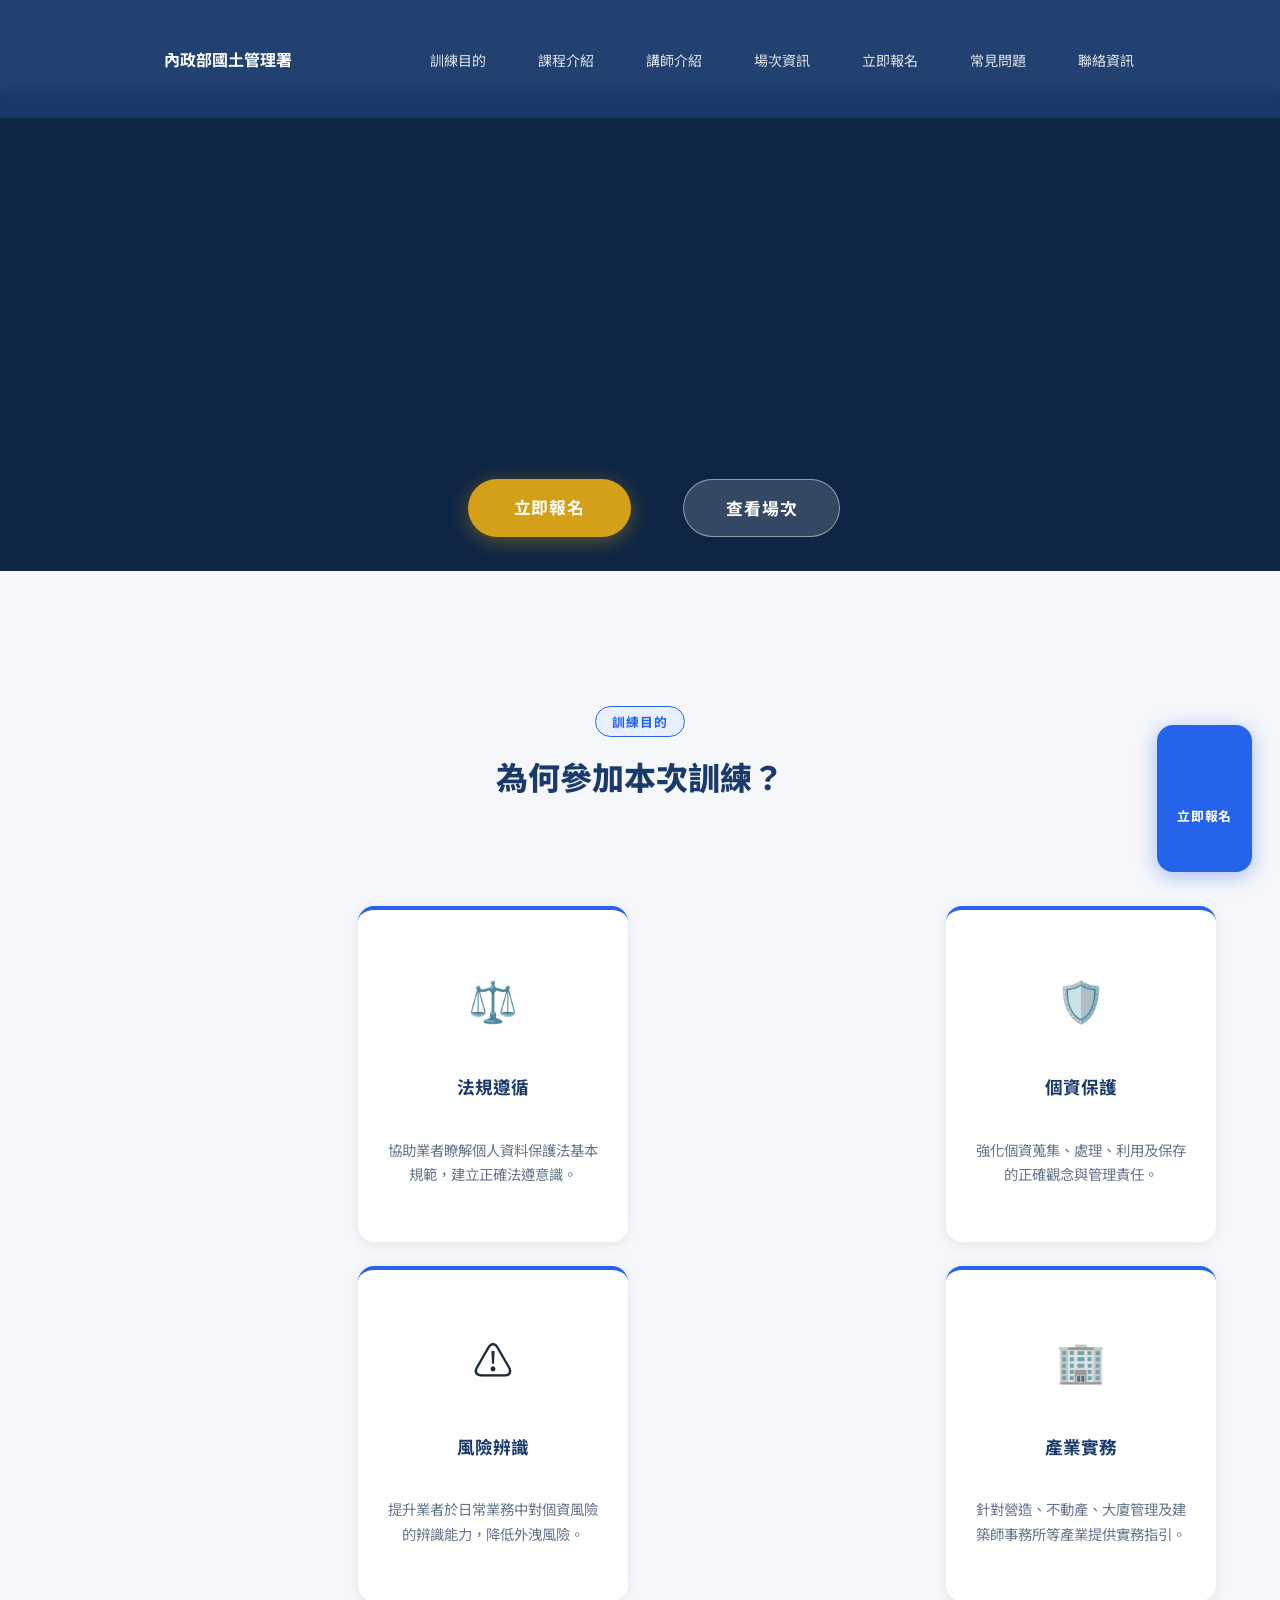
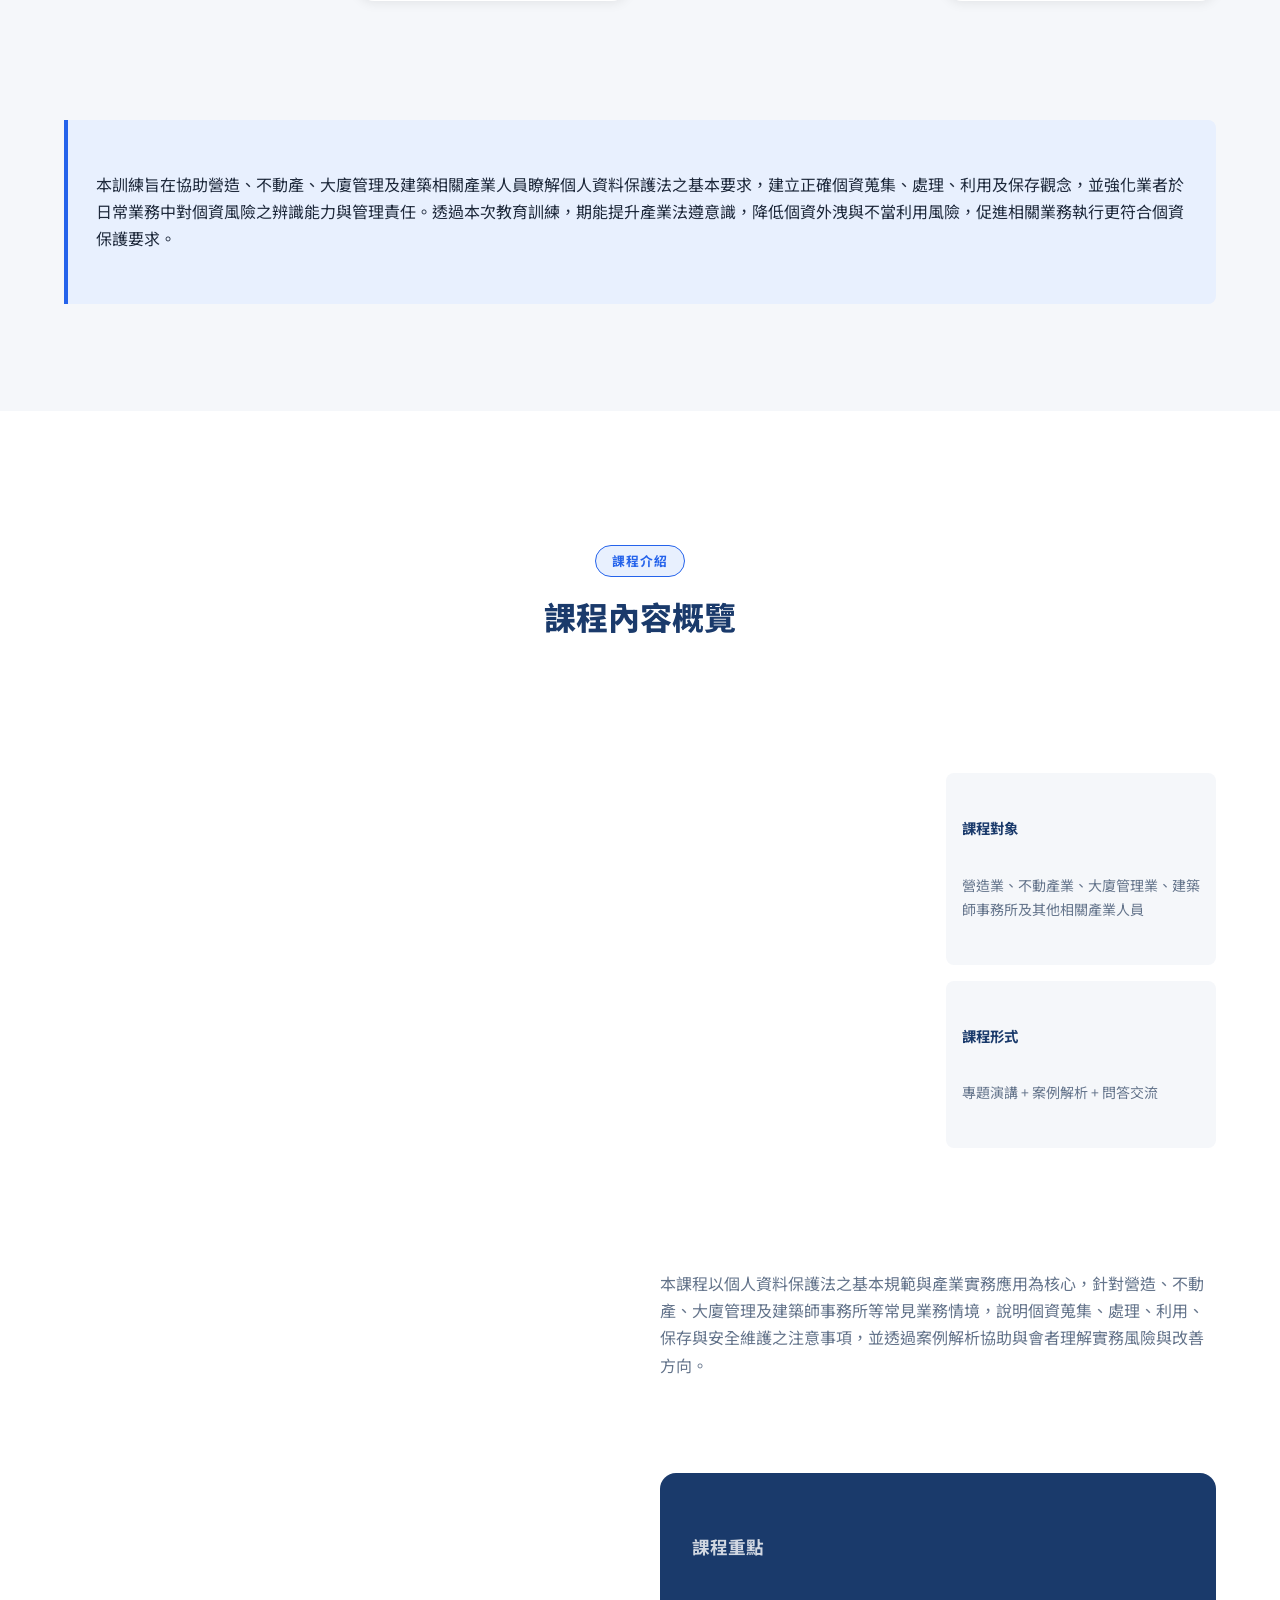
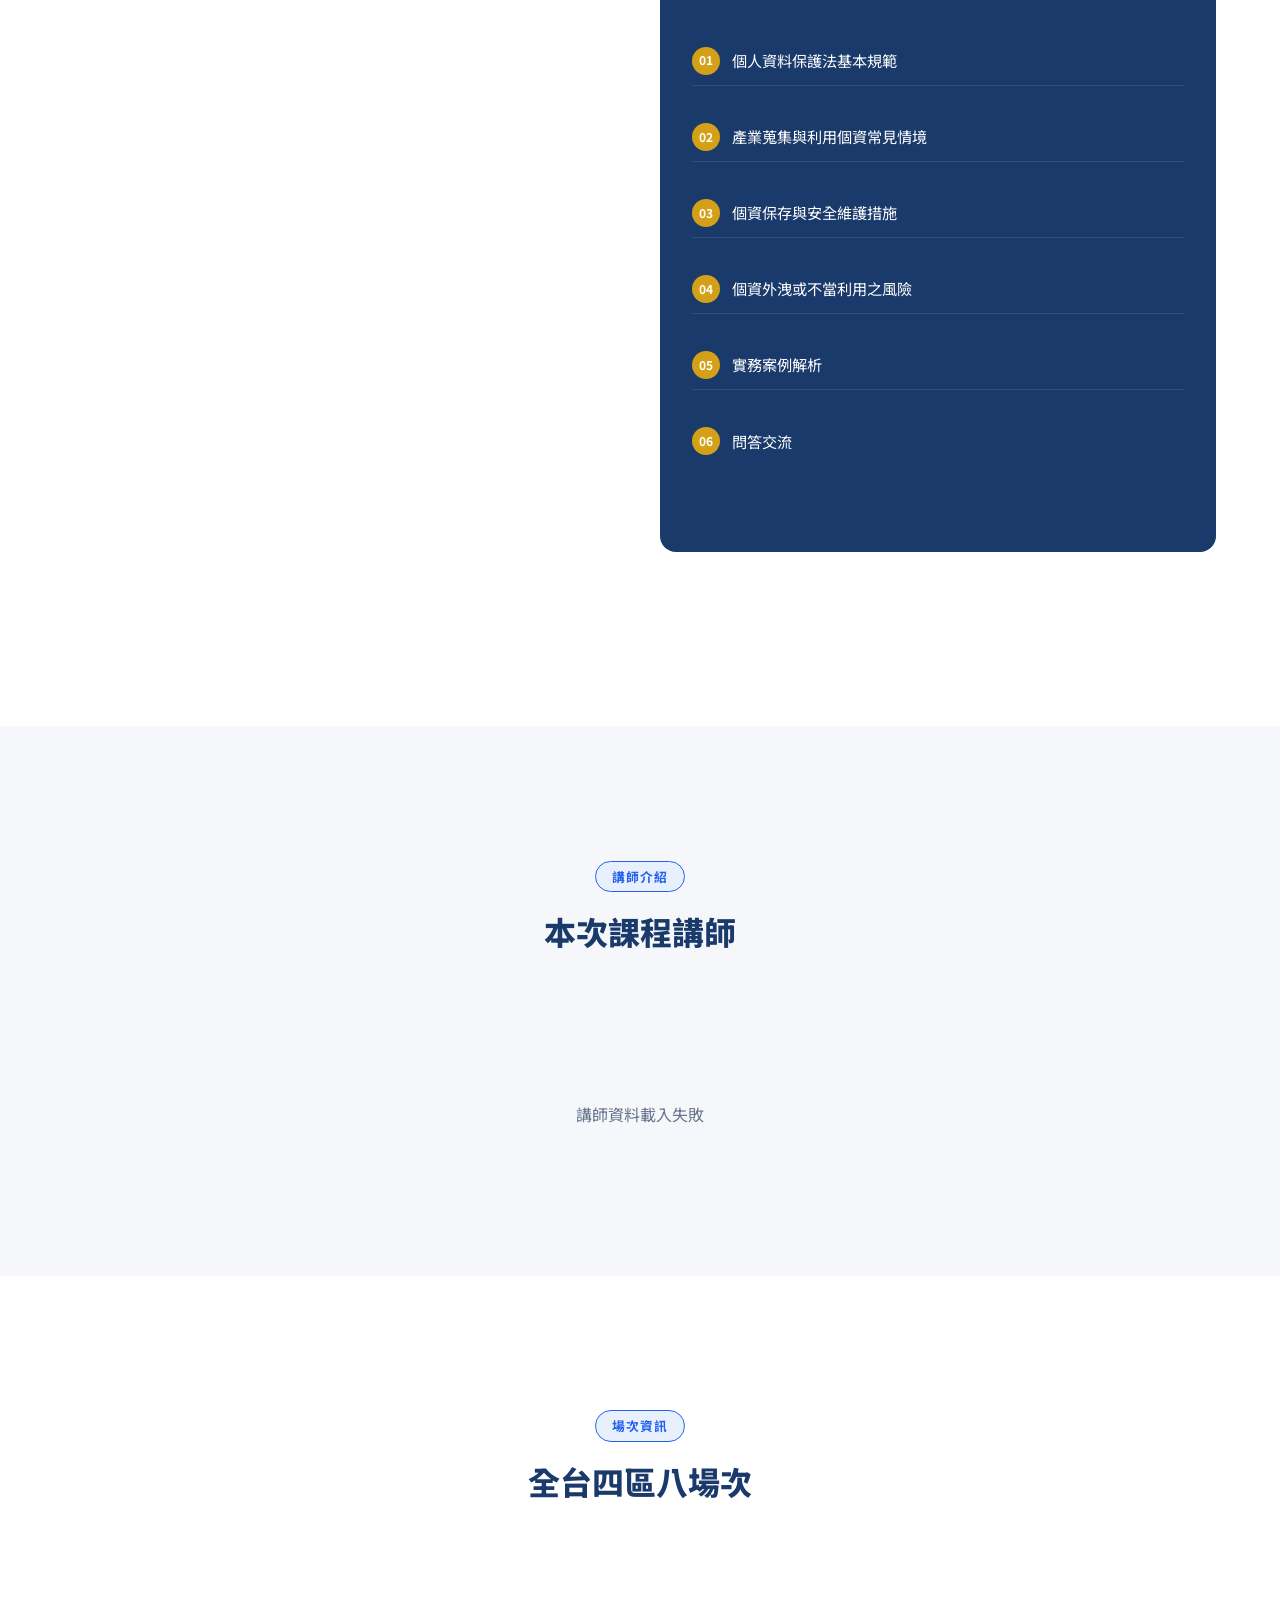
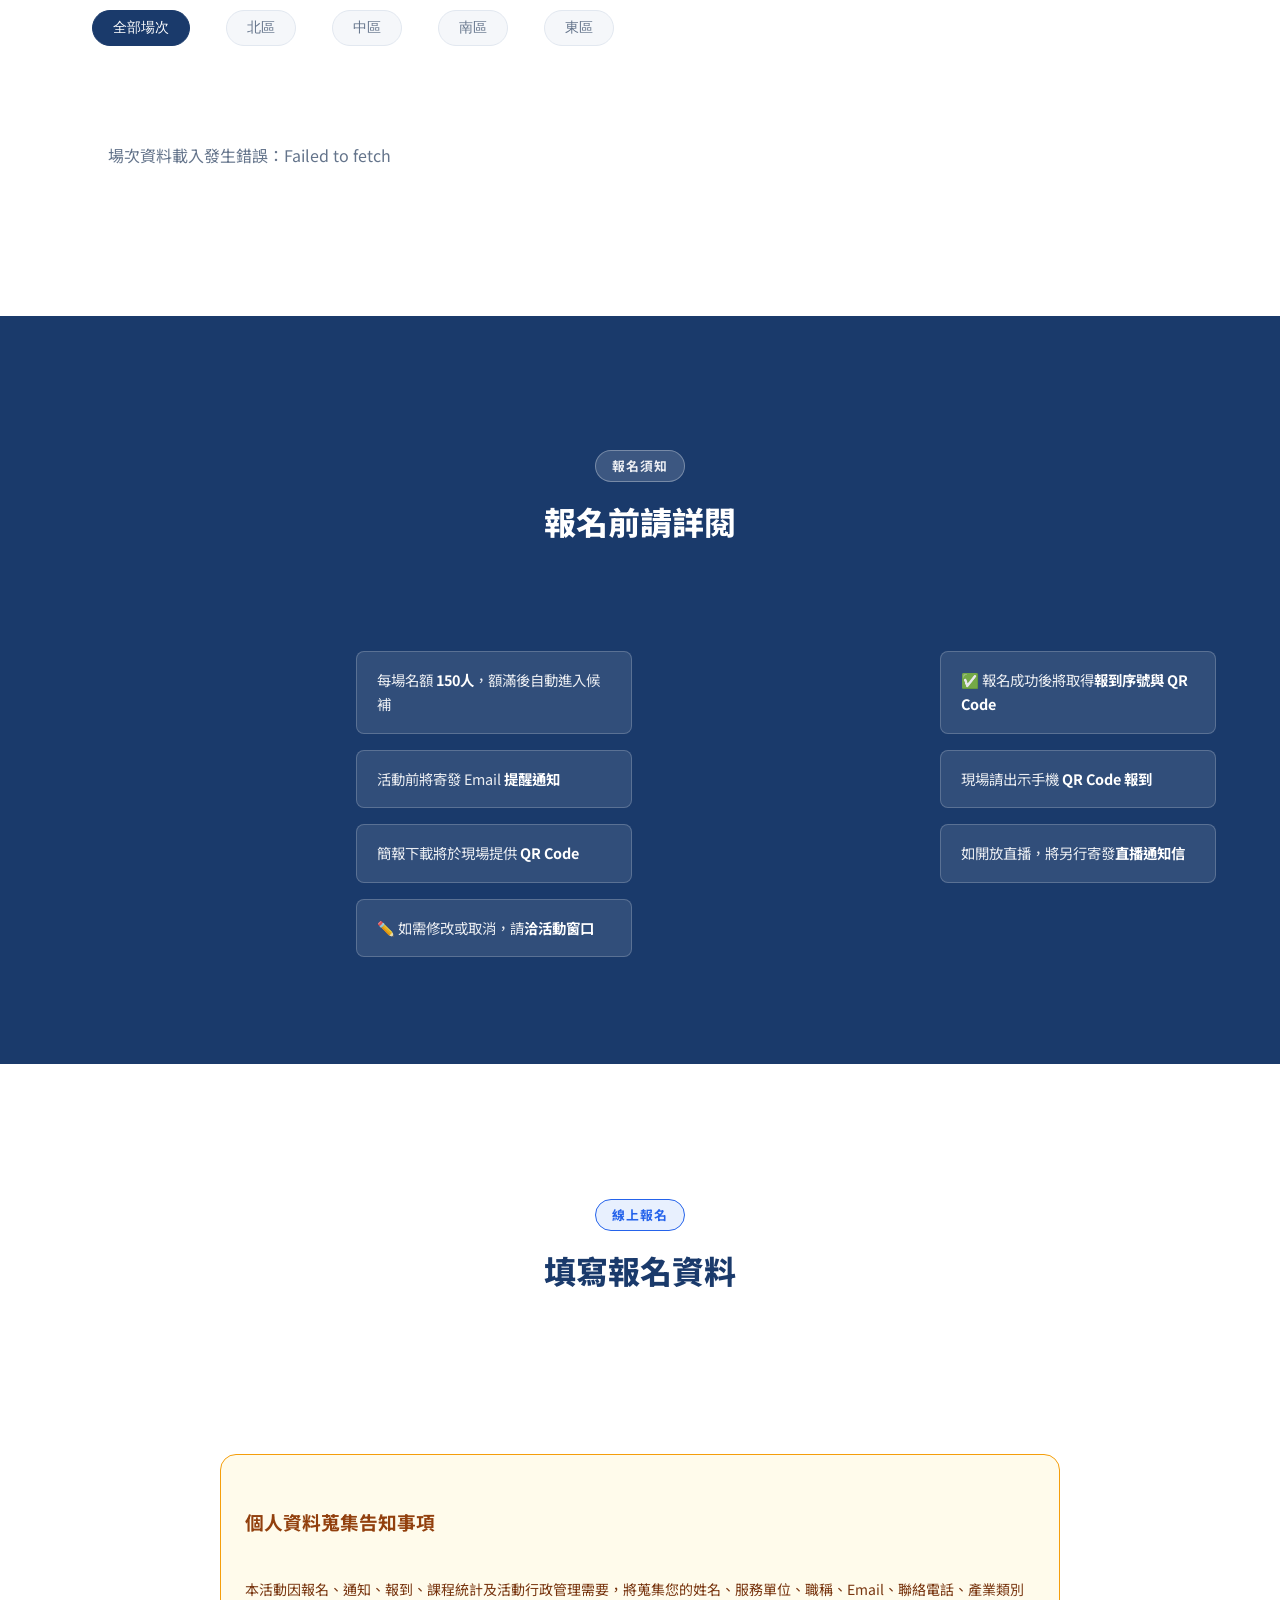
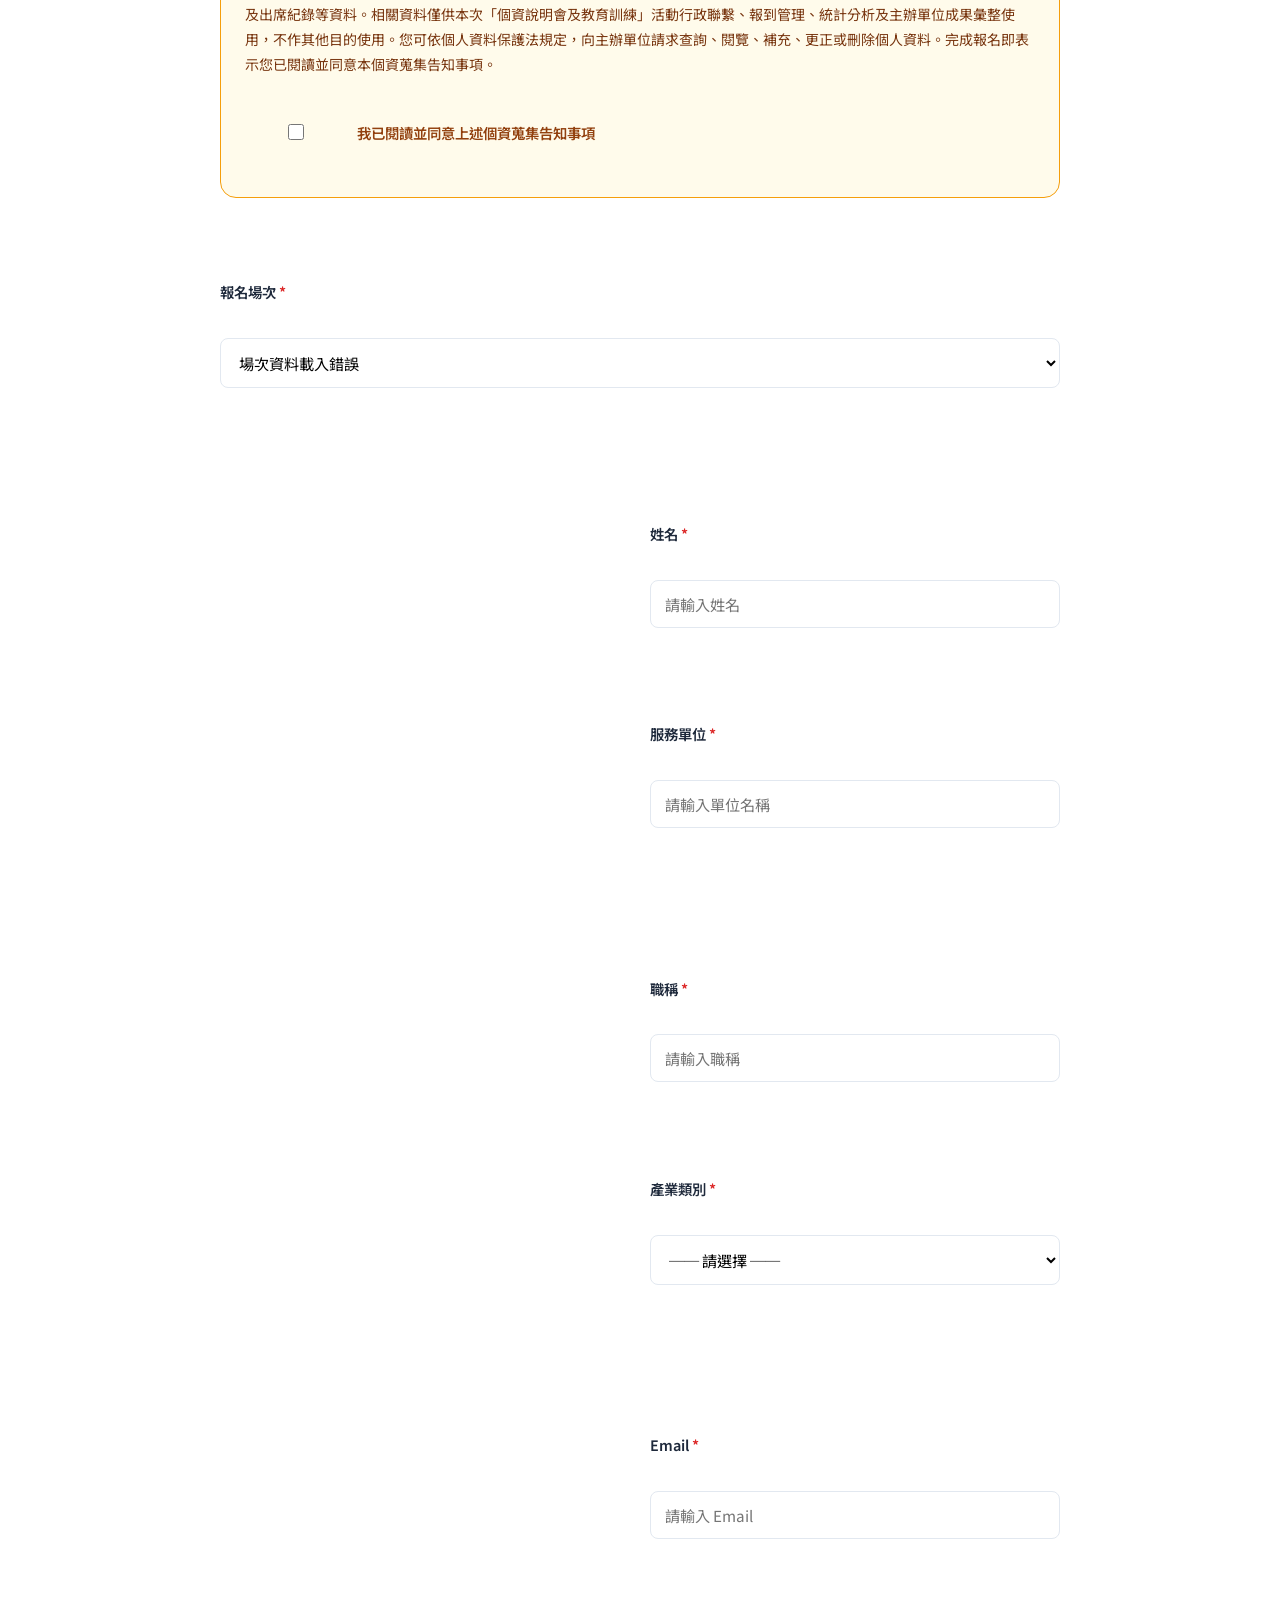
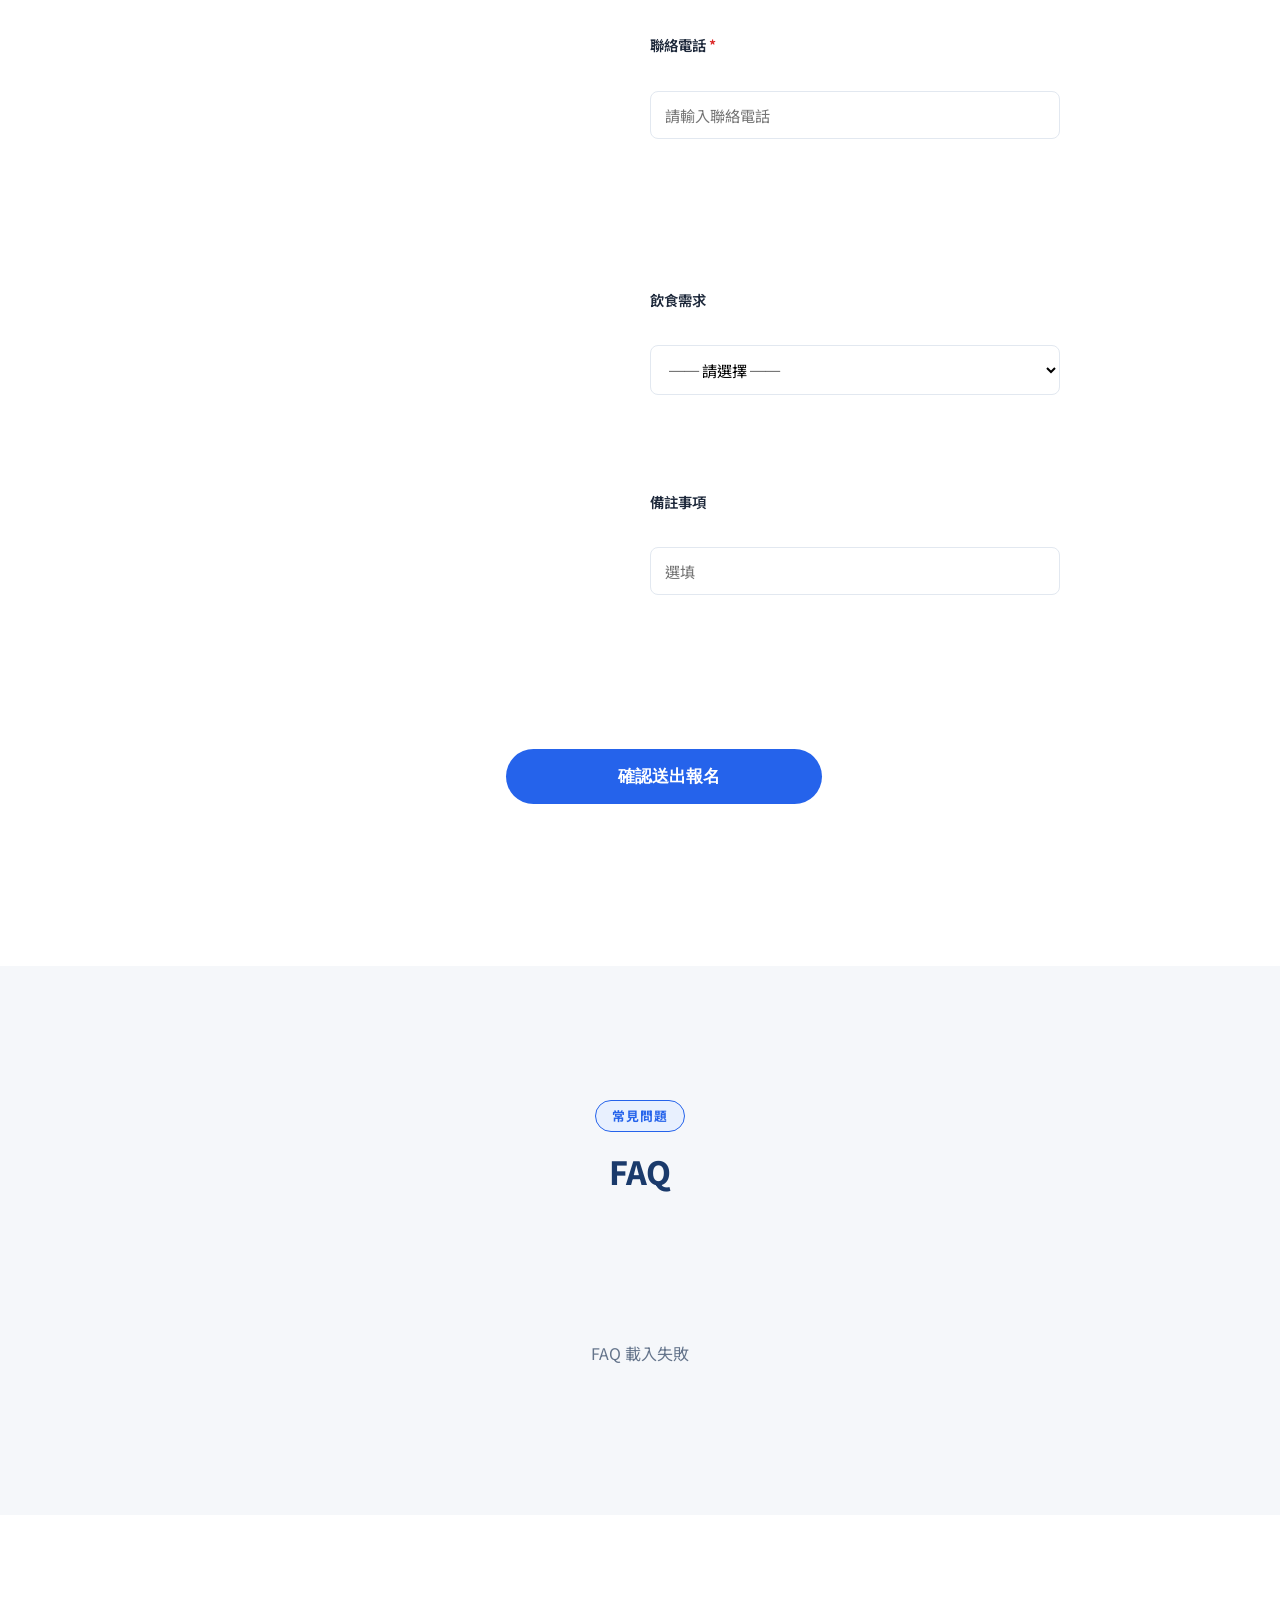
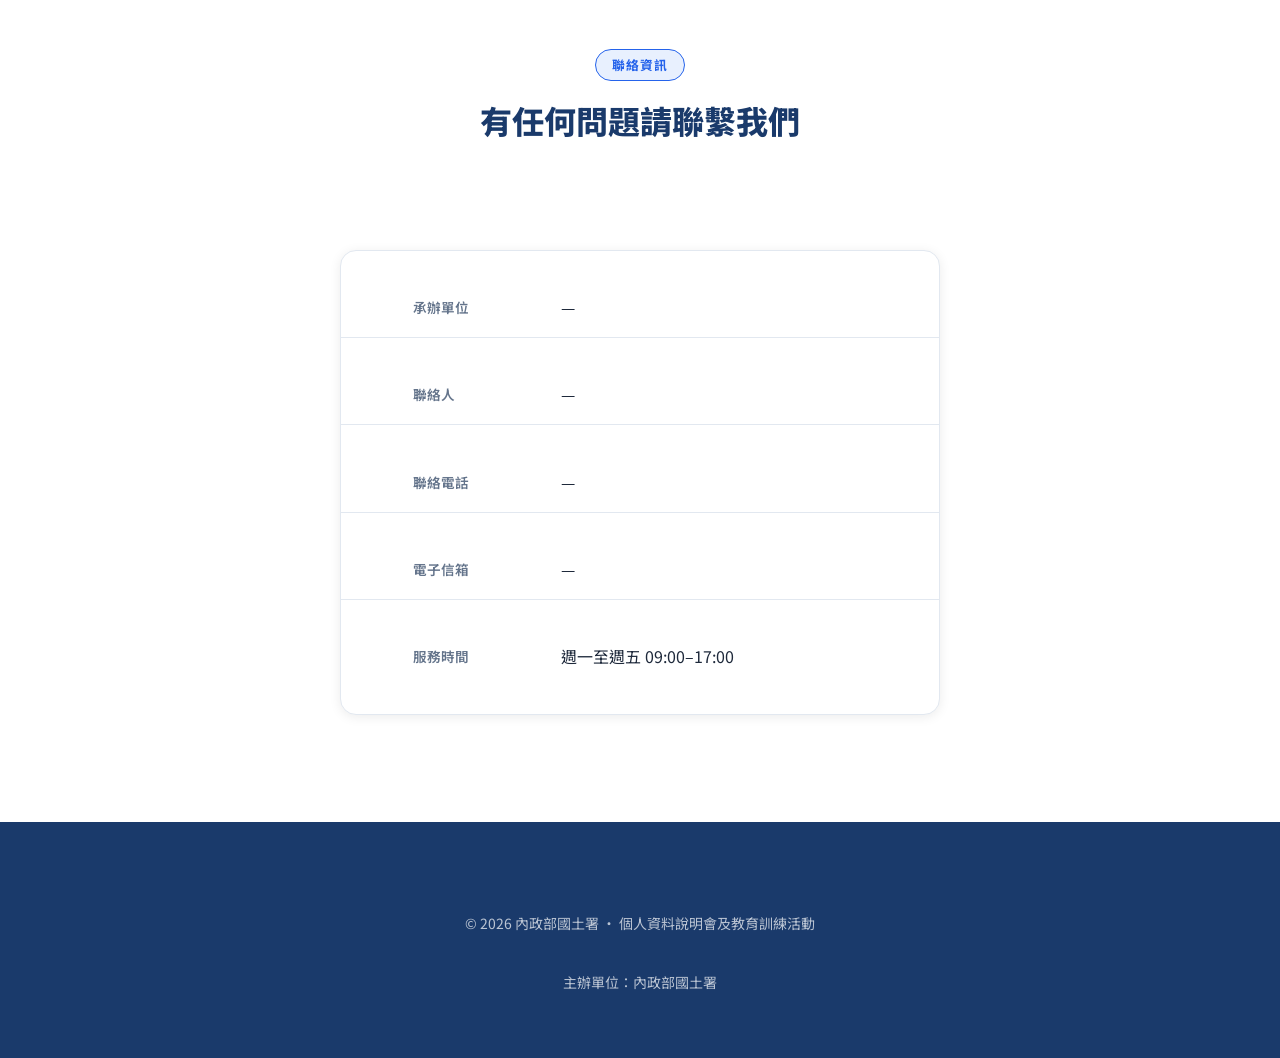
==== commit 98f56684: "Add files via upload" ====
--- a/index.html
+++ b/index.html
@@ -375,7 +375,7 @@
   initScrollBehavior();
 };
 
-// ── API 請求 ── (GitHub Pages + GAS 模式)
+// ── API 請求 ── (GitHub Pages)
 async function api(action, data) {
   data = data || {};
   return API.call(action, data);
--- a/style.css
+++ b/style.css
@@ -27,7 +27,7 @@
 }
 
 html { scroll-behavior: smooth; }
-body { color: var(--text); background: var(--white); line-height: 1.7; }
+body { color: var(--text); background: var(--white); line-height: 1.7; padding-top: 64px; }
 
 /* ── 導覽列 ── */
 .navbar {
@@ -58,18 +58,23 @@
 /* ── Hero ── */
 .hero {
   position: relative;
-  height: 520px;
-  min-height: 520px;
+  height: 440px;
+  min-height: 440px;
   display: flex;
   align-items: center;
-  padding-top: 64px;
   overflow: hidden;
   background: #eaf3fb;
 }
 
+.hero-banner-only {
+  height: 480px;
+  min-height: 480px;
+  align-items: flex-end;
+}
+
 .hero-bg {
   position: absolute;
-  inset: 64px 0 0 0;
+  inset: 0;
   background-image: url('https://lh3.googleusercontent.com/d/1eHDTFSLQcDeFOz9x7i3iA3bv3Bqh6GgB');
   background-color: #0f2544;
   background-size: cover;
@@ -218,6 +223,8 @@
 .float-btn {
   position: fixed; bottom: 28px; right: 28px; z-index: 800;
   transition: opacity .3s;
+  opacity: 0;
+  pointer-events: none;
 }
 .float-btn-link {
   display: flex; flex-direction: column; align-items: center; gap: 4px;
@@ -265,6 +272,7 @@
 
 /* ── Course ── */
 .course-layout { display: grid; grid-template-columns: 1fr 1fr; gap: 40px; align-items: start; }
+.course-info { display: flex; flex-direction: column; gap: 0; }
 .course-meta-grid { display: grid; grid-template-columns: 1fr 1fr; gap: 16px; margin-bottom: 24px; }
 .course-meta-item { background: var(--gray-bg); border-radius: var(--radius); padding: 16px; }
 .course-meta-item strong { display: block; color: var(--primary); margin-bottom: 6px; font-size: .9rem; }
@@ -324,6 +332,7 @@
 .session-detail { font-size: .875rem; color: var(--text-s); padding: 3px 0; display: flex; gap: 8px; align-items: flex-start; }
 .quota-bar { height: 6px; background: #e2e8f0; border-radius: 3px; margin-bottom: 6px; overflow: hidden; }
 .quota-fill { height: 100%; background: linear-gradient(90deg, #16a34a, #22c55e); border-radius: 3px; transition: width .5s; }
+.session-footer { margin-top: 12px; }
 .quota-text { font-size: .8rem; color: var(--text-s); margin-bottom: 12px; }
 .btn-session {
   width: 100%; padding: 10px; border: none; border-radius: var(--radius);
@@ -484,28 +493,22 @@
   .hamburger { display: block; }
 
   .hero {
-    height: 300px;
-    min-height: 300px;
-    padding-top: 64px;
+    height: 260px;
+    min-height: 260px;
     background: #0f2544;
   }
+  body { padding-top: 64px; }
 
   .hero-bg {
-    position: absolute;
-    top: 64px;
-    left: 0;
-    right: 0;
-    bottom: 0;
-    height: auto;
+    inset: 0;
     background-image: url('https://lh3.googleusercontent.com/d/1eHDTFSLQcDeFOz9x7i3iA3bv3Bqh6GgB');
     background-color: #0f2544;
     background-size: cover;
     background-position: center top;
-    background-repeat: no-repeat;
   }
 
   .hero-overlay {
-    background: rgba(10, 35, 70, 0.20);
+    background: rgba(10, 35, 70, 0.25);
   }
 
   .hero-content-minimal {
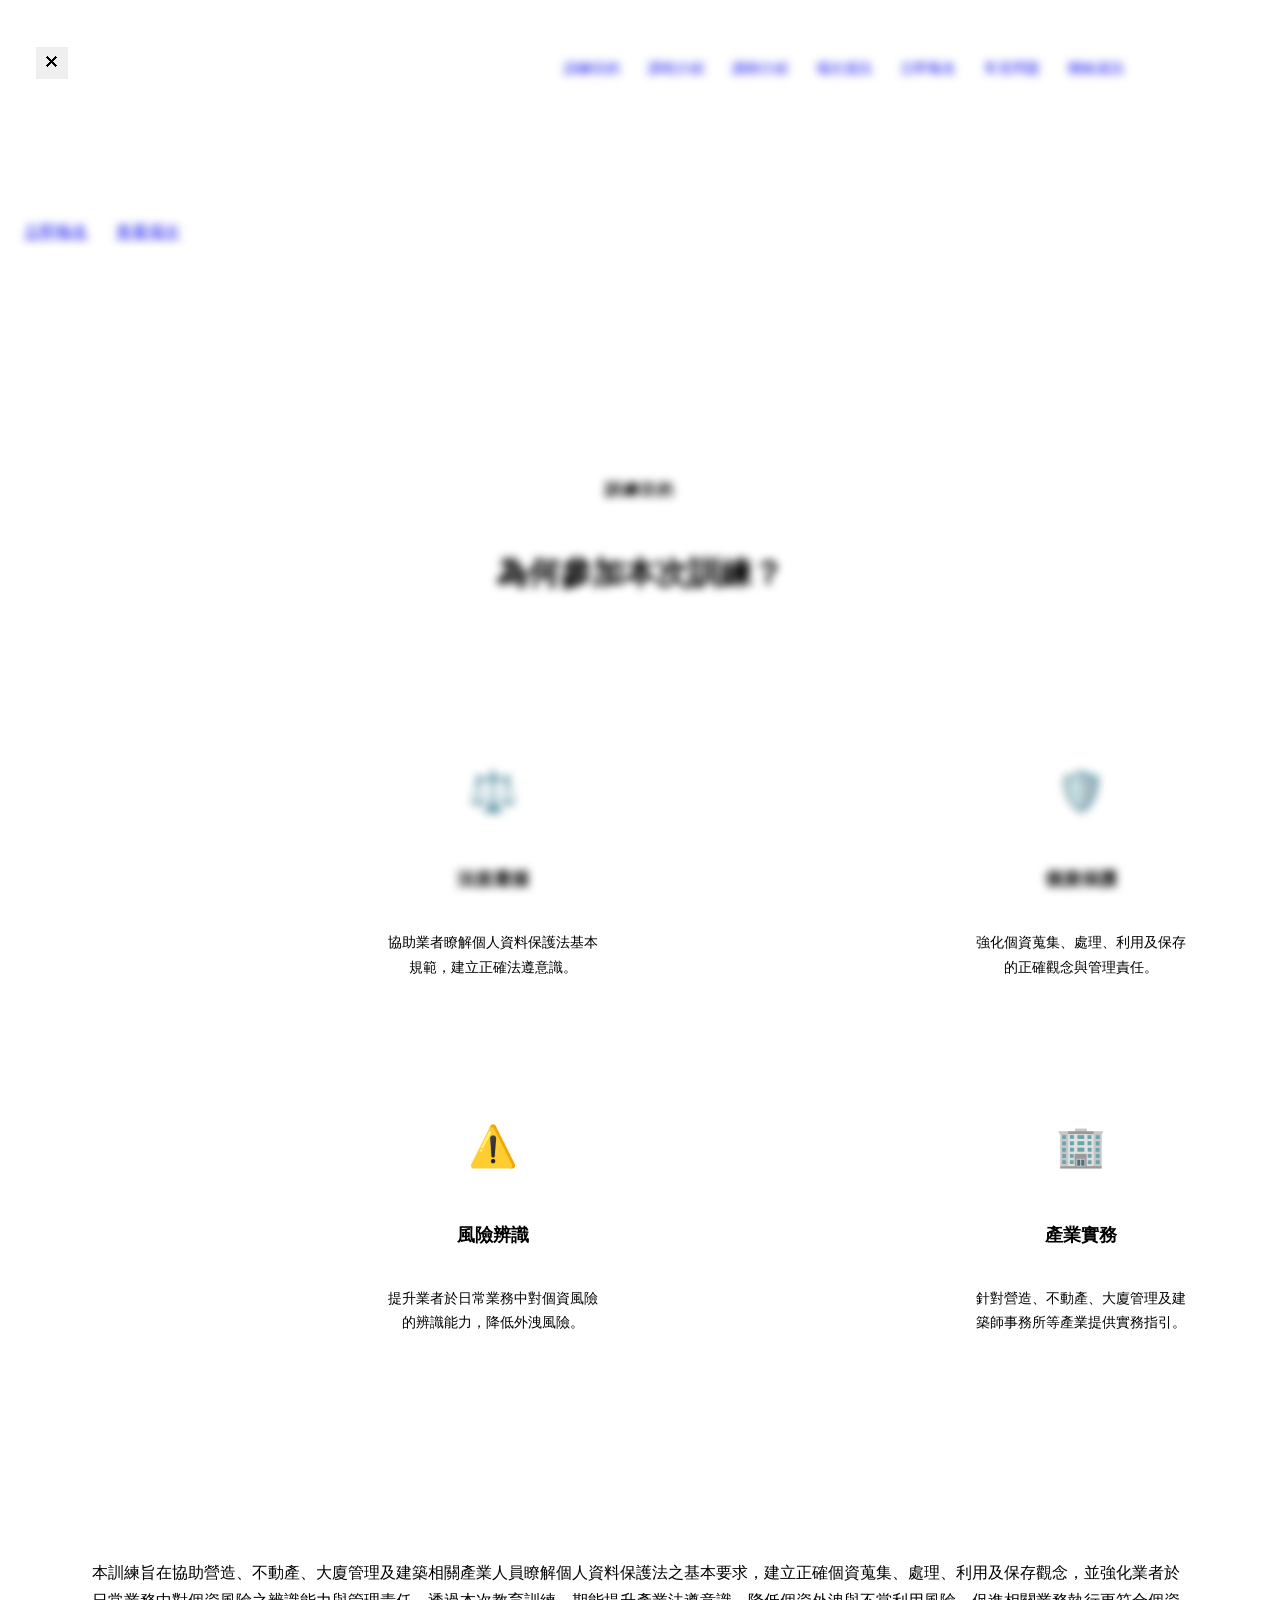
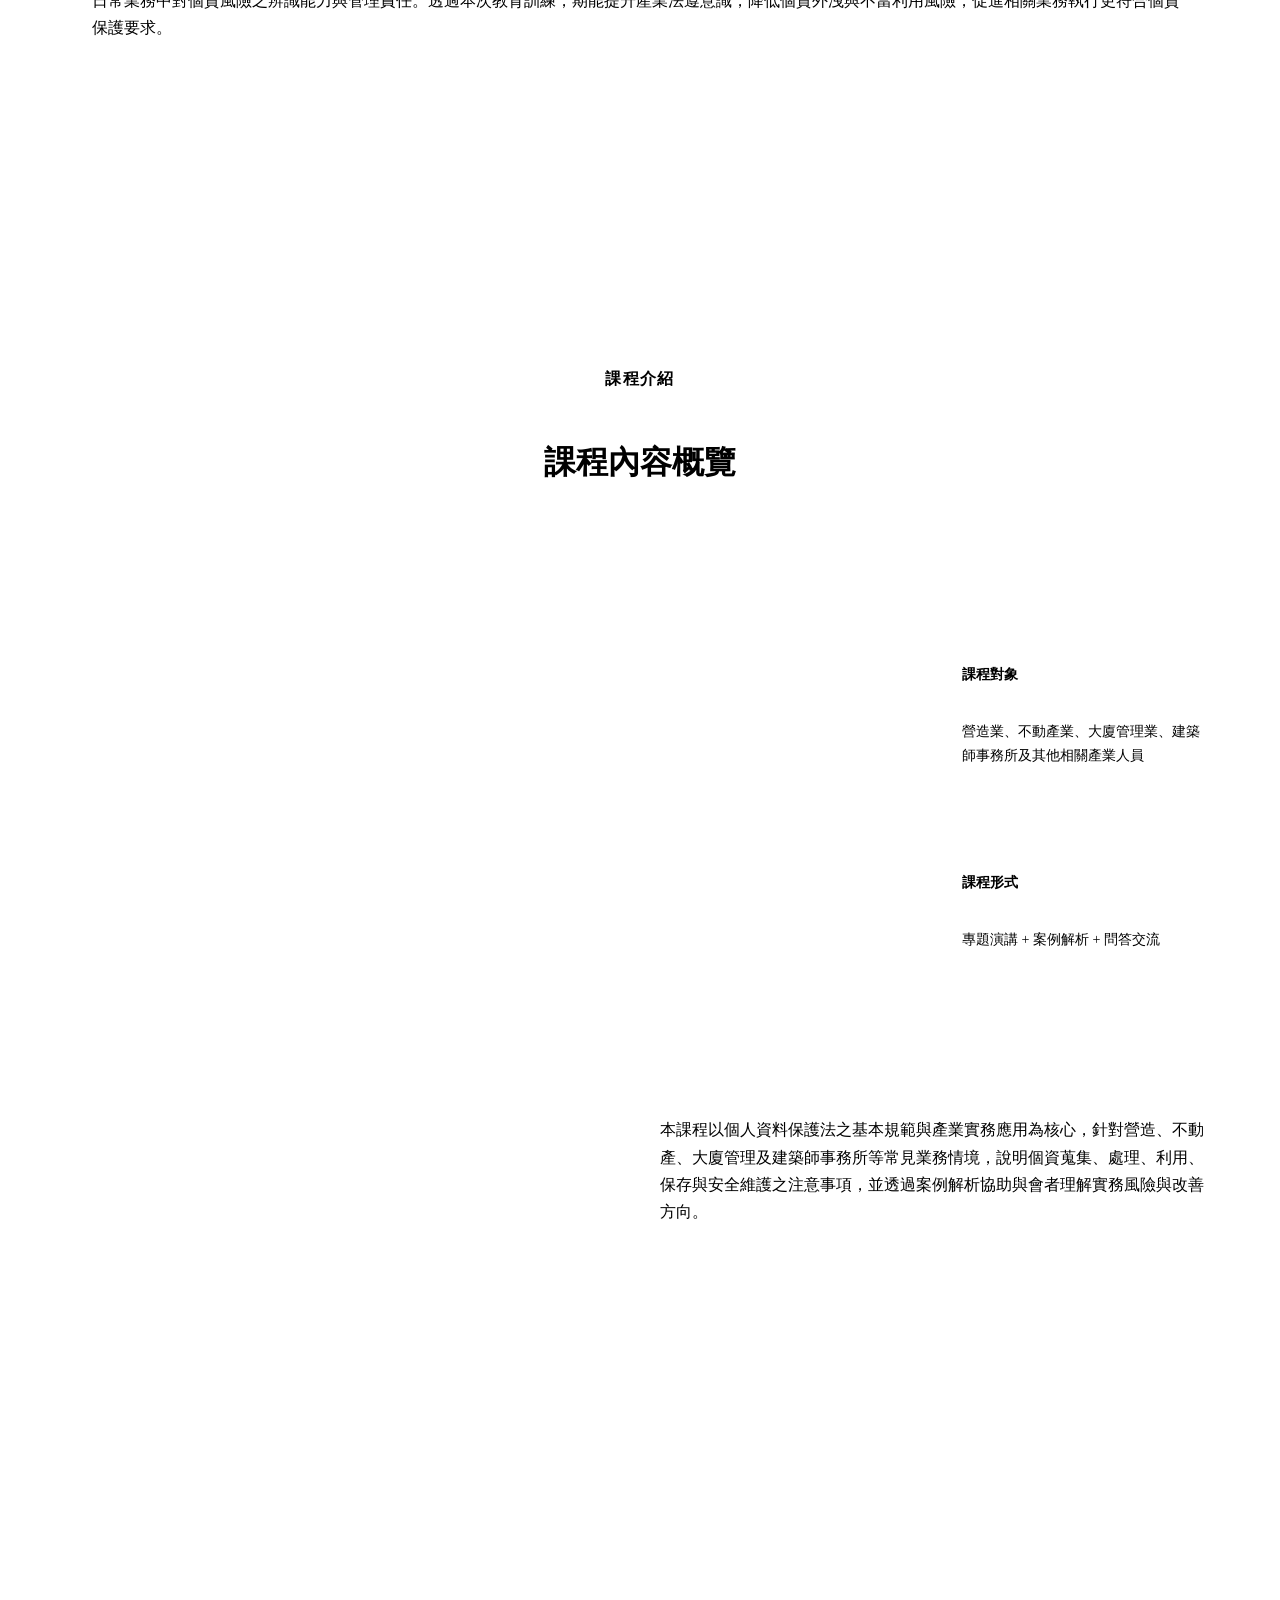
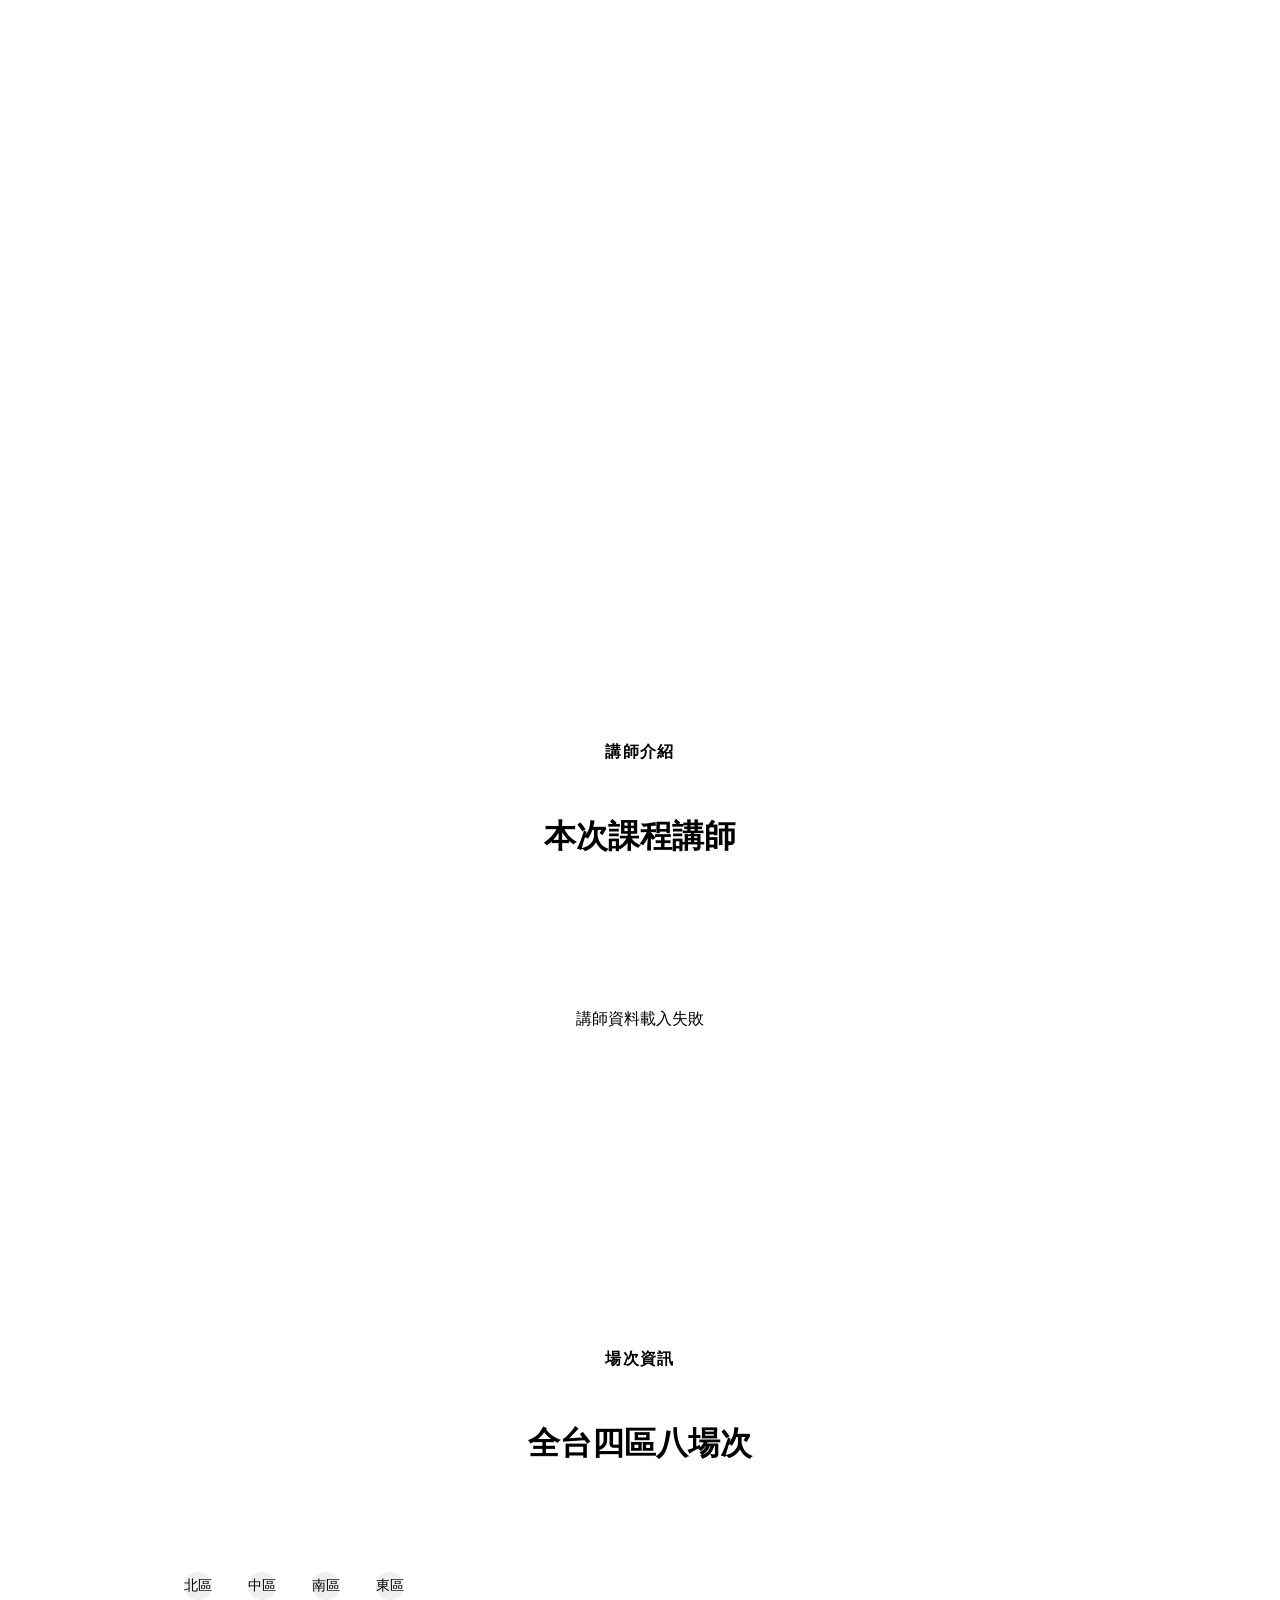
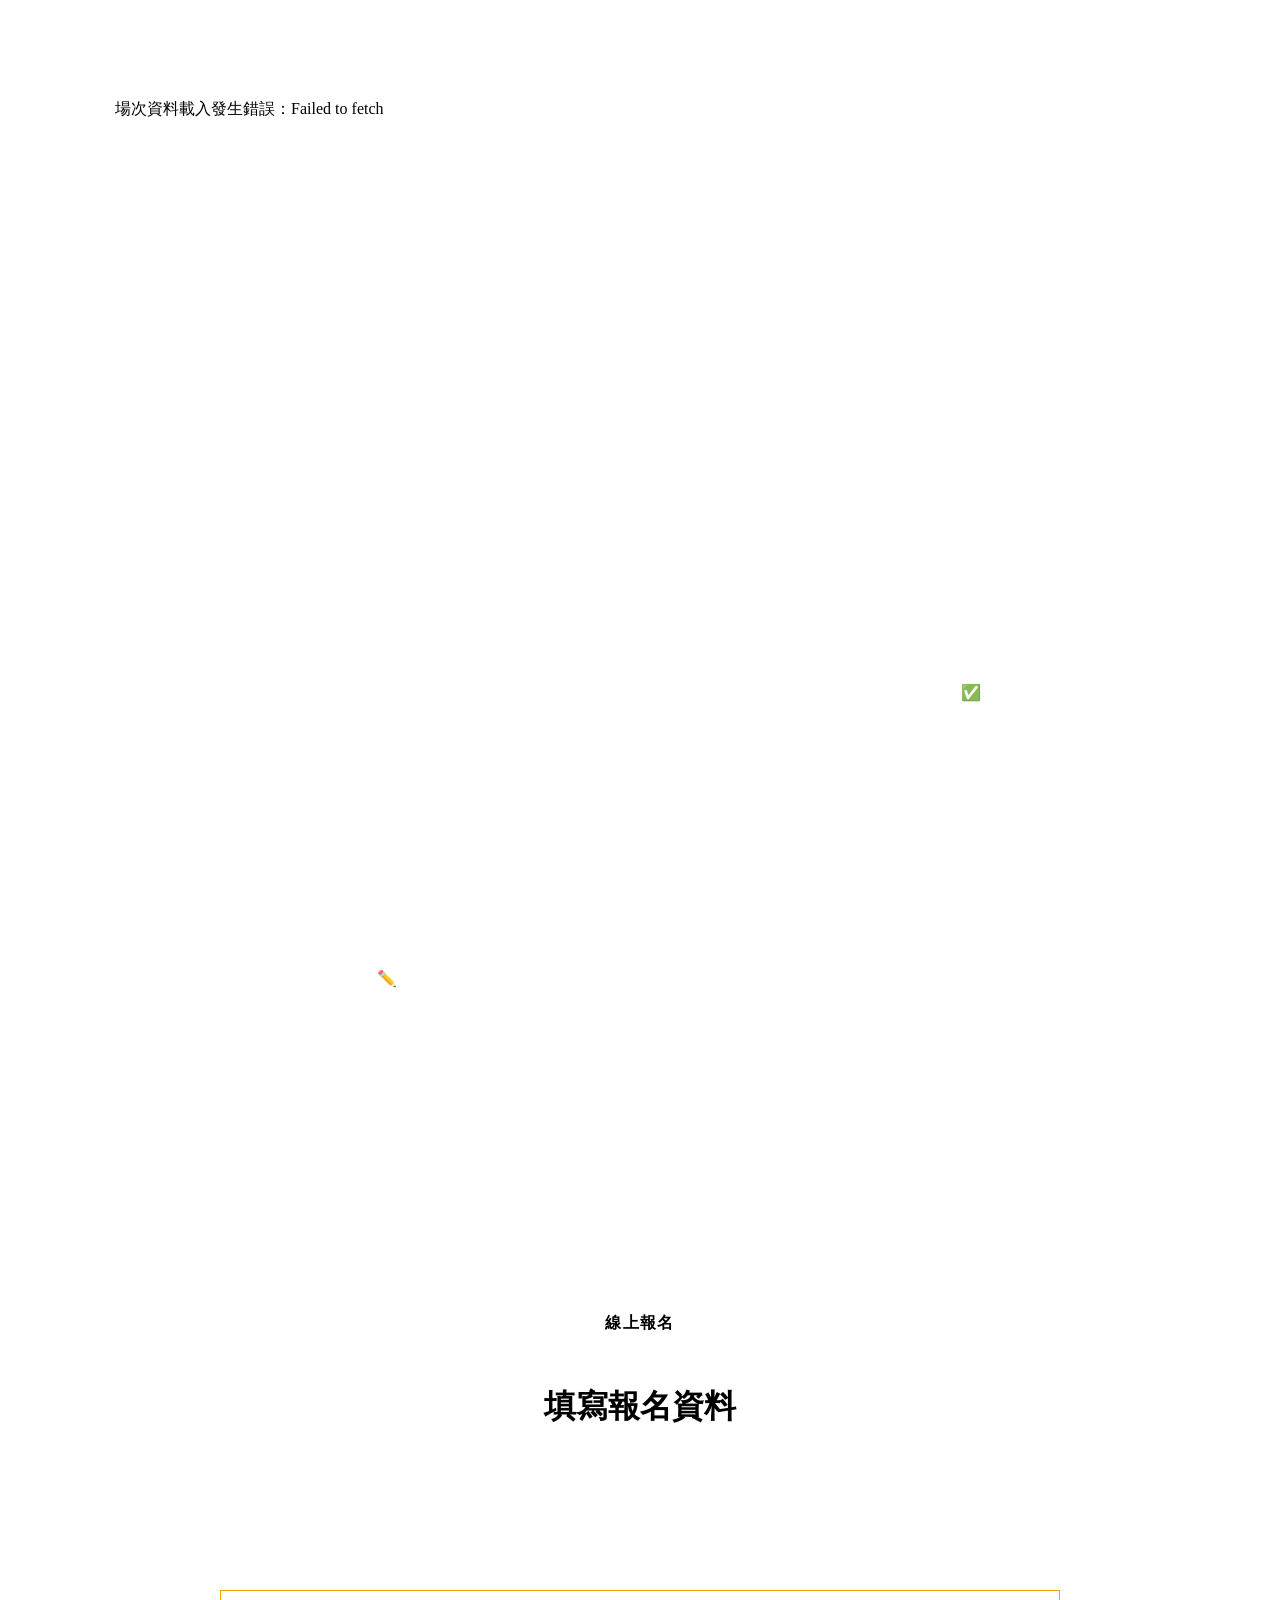
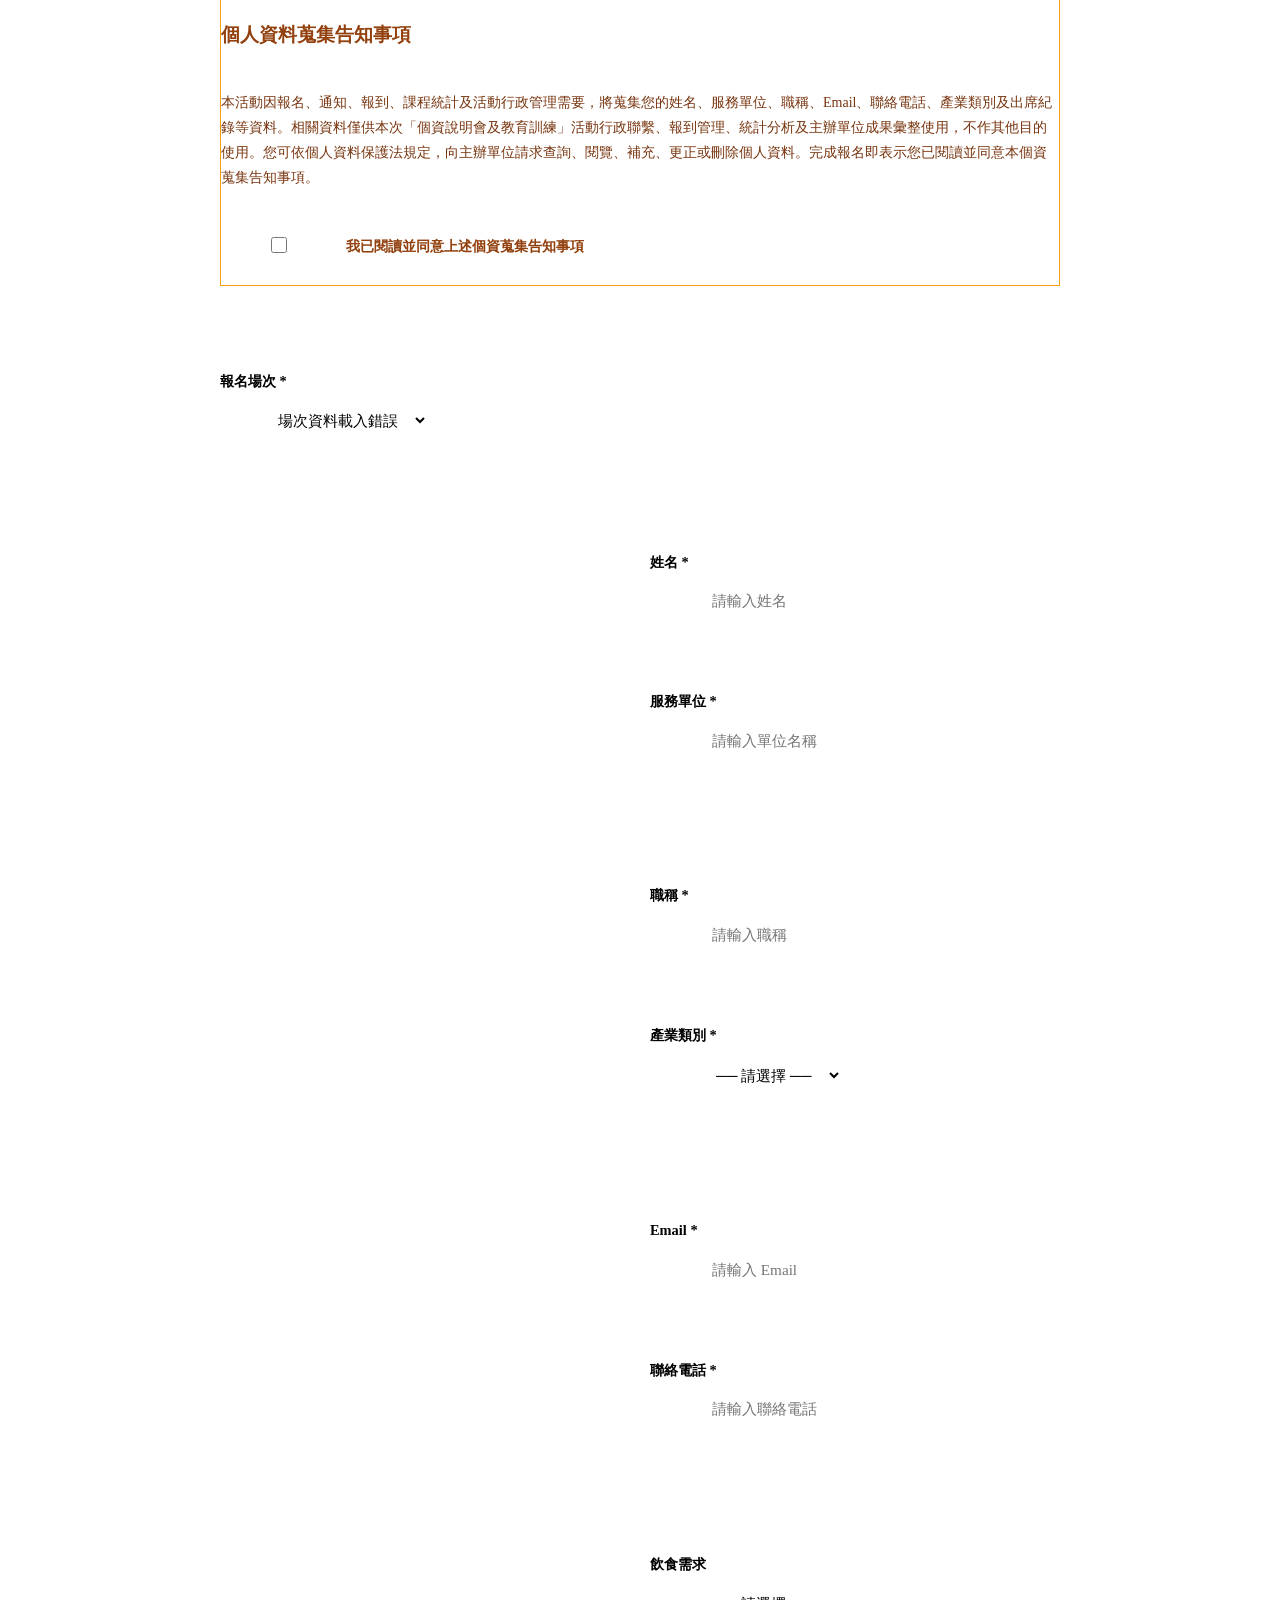
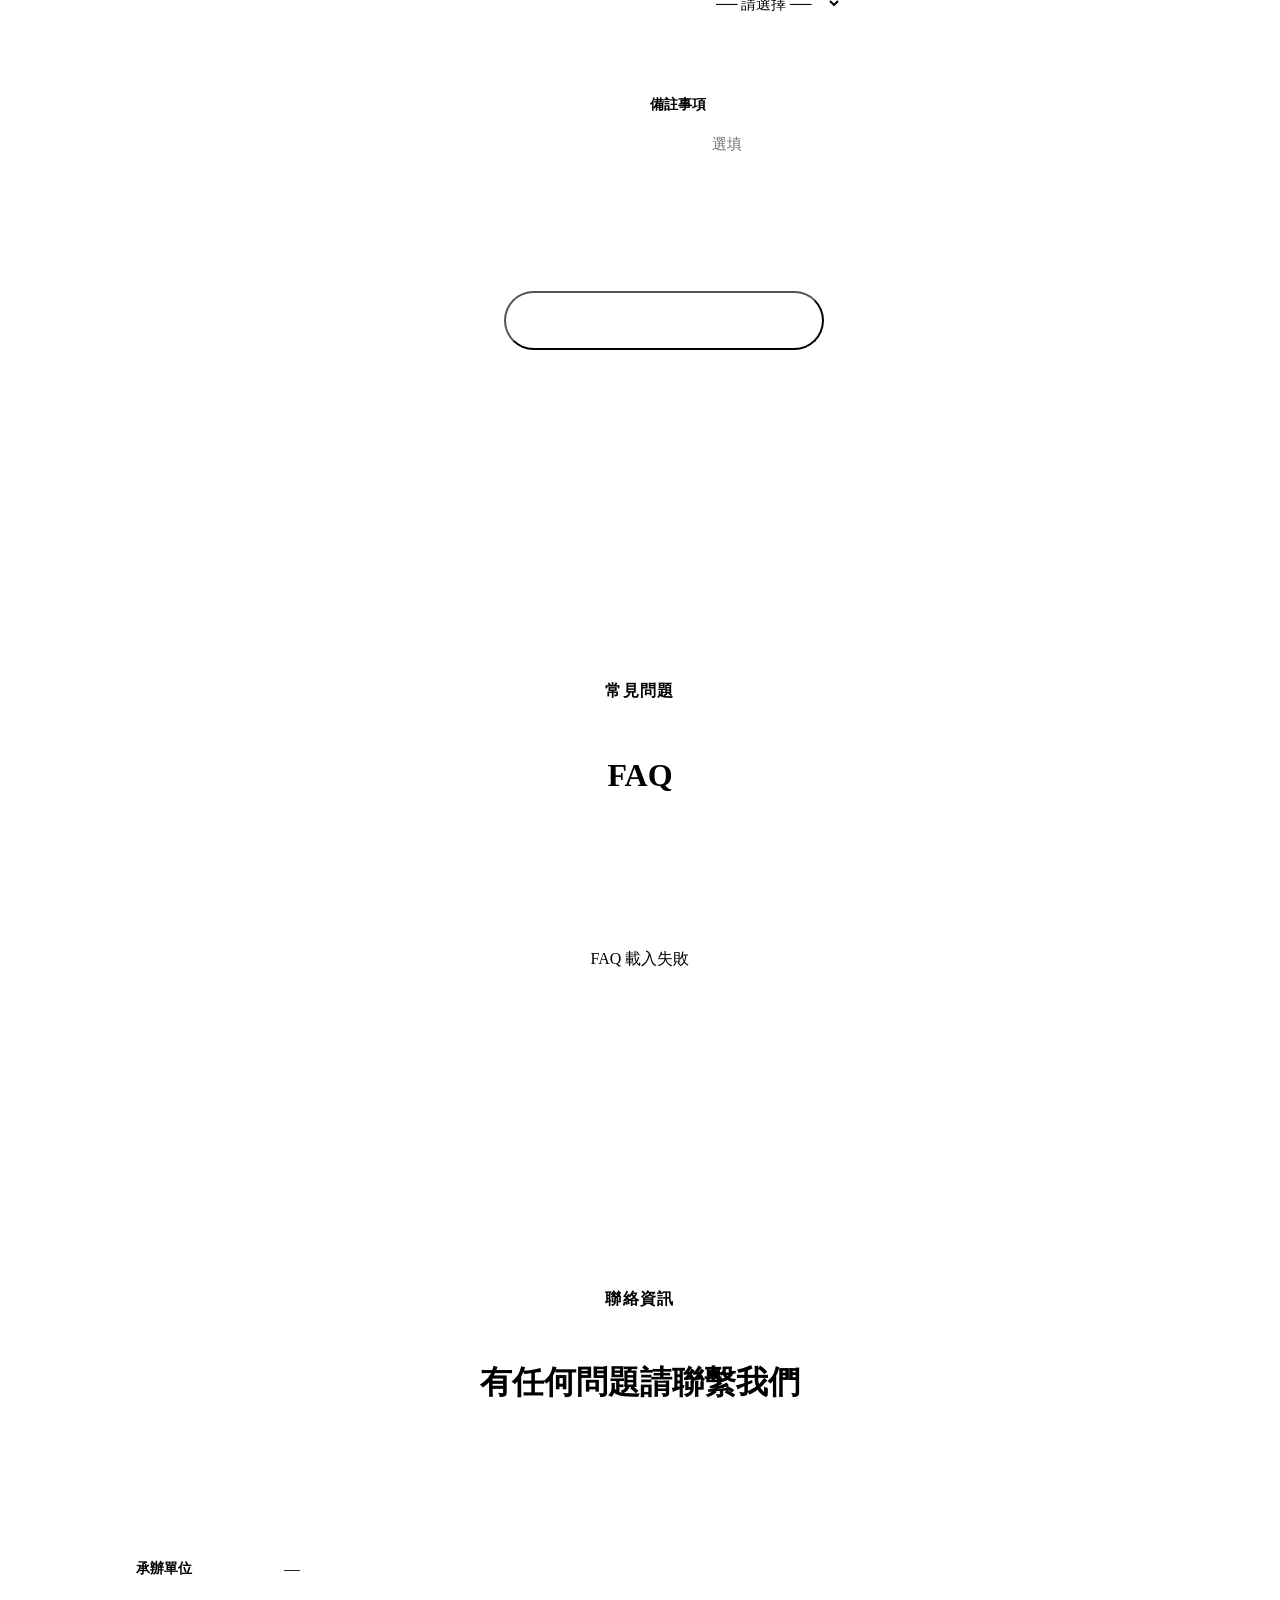
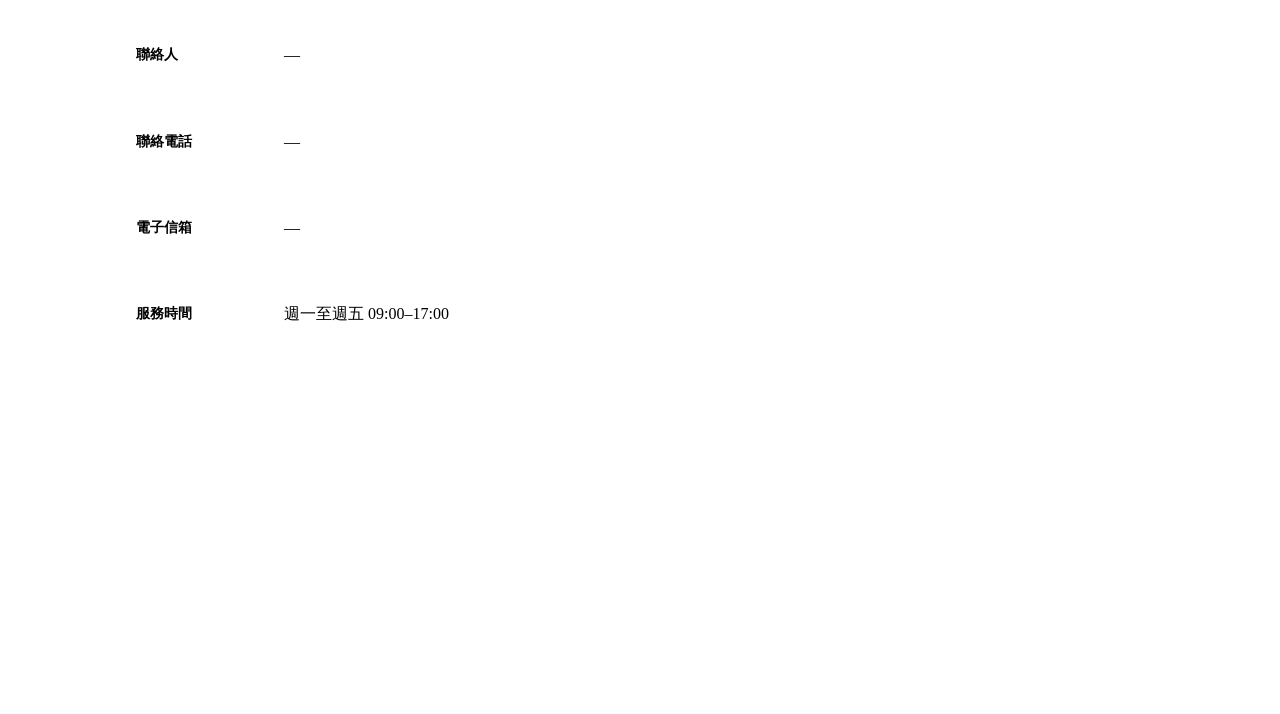
==== commit 14b86dd3: "Update index.html" ====
--- a/index.html
+++ b/index.html
@@ -5,7 +5,539 @@
   <meta charset="UTF-8">
   <meta name="viewport" content="width=device-width, initial-scale=1.0">
   <title>內政部國土署 個資說明會及教育訓練</title>
-  <link rel="stylesheet" href="style.css">
+<style>
+/* ══════════════════════════════════════════════
+   Style.html — 共用樣式
+   配色：深藍 #1a3a6b · 輔助藍 #2563eb · 白 #fff · 淺灰 #f5f7fa
+   ══════════════════════════════════════════════ */
+@import url('https://fonts.googleapis.com/css2?family=Noto+Sans+TC:wght@400;500;700;900&display=swap');
+
+*, *::before, *::after { box-sizing: border-box; margin: 0; padding: 0; }
+
+:root {
+  --primary:    #1a3a6b;
+  --primary-l:  #2563eb;
+  --primary-xl: #e8f0fe;
+  --accent:     #d4a017;
+  --text:       #1e293b;
+  --text-s:     #64748b;
+  --border:     #e2e8f0;
+  --gray-bg:    #f5f7fa;
+  --white:      #ffffff;
+  --success:    #16a34a;
+  --warn:       #d97706;
+  --danger:     #dc2626;
+  --radius:     8px;
+  --radius-l:   16px;
+  --shadow:     0 2px 12px rgba(0,0,0,.08);
+  --shadow-l:   0 8px 32px rgba(0,0,0,.12);
+  font-family: 'Noto Sans TC', sans-serif;
+}
+
+html { scroll-behavior: smooth; }
+body { color: var(--text); background: var(--white); line-height: 1.7; }
+
+/* ── 導覽列 ── */
+.navbar {
+  position: fixed; top: 0; left: 0; right: 0; z-index: 900;
+  background: rgba(26,58,107,0.96); backdrop-filter: blur(8px);
+  transition: box-shadow .3s;
+}
+.navbar.scrolled { box-shadow: 0 4px 24px rgba(0,0,0,.2); }
+.nav-inner {
+  max-width: 1200px; margin: 0 auto; padding: 0 24px;
+  height: 64px; display: flex; align-items: center; justify-content: space-between;
+}
+.nav-brand { display: flex; align-items: center; gap: 10px; }
+.nav-logo { height: 36px; width: auto; }
+.nav-title { color: #fff; font-weight: 700; font-size: 1rem; white-space: nowrap; }
+.nav-links { list-style: none; display: flex; gap: 4px; }
+.nav-links a {
+  color: rgba(255,255,255,.85); text-decoration: none;
+  padding: 6px 12px; border-radius: 6px; font-size: .875rem;
+  transition: all .2s;
+}
+.nav-links a:hover { color: #fff; background: rgba(255,255,255,.15); }
+.hamburger { display: none; background: none; border: none; color: #fff; font-size: 1.5rem; cursor: pointer; }
+.mobile-menu { display: none; flex-direction: column; background: var(--primary); }
+.mobile-menu a { color: #fff; text-decoration: none; padding: 12px 24px; border-bottom: 1px solid rgba(255,255,255,.1); }
+.mobile-menu.open { display: flex; }
+
+/* ── Hero ── */
+.hero {
+  position: relative;
+  height: 440px;
+  min-height: 440px;
+  display: flex;
+  align-items: center;
+  padding-top: 64px;
+  overflow: hidden;
+  background: #eaf3fb;
+}
+
+.hero-bg {
+  position: absolute;
+  inset: 64px 0 0 0;
+  background: linear-gradient(135deg, #0f2544 0%, #1a3a6b 50%, #1e4d8c 100%);
+  background-size: contain;
+  background-position: center top;
+  background-repeat: no-repeat;
+}
+
+.hero-overlay {
+  position: absolute;
+  inset: 0;
+  background: rgba(10, 35, 70, 0.12);
+  pointer-events: none;
+}
+
+.hero-content {
+  position: relative;
+  z-index: 1;
+  max-width: 1200px;
+  margin: 0 auto;
+  padding: 0 24px;
+  text-align: center;
+  color: #fff;
+}
+
+.hero-content-minimal {
+  width: 100%;
+  height: 100%;
+  max-width: 1200px;
+  margin: 0 auto;
+  padding: 0 24px 34px;
+  display: flex;
+  align-items: flex-end;
+  justify-content: center;
+  text-align: center;
+}
+
+.hero-content-full {
+  width: 100%;
+  max-width: 900px;
+  margin: 0 auto;
+  padding: 0 24px;
+  display: flex;
+  flex-direction: column;
+  align-items: center;
+  justify-content: center;
+  text-align: center;
+  gap: 16px;
+}
+
+.hero-org-tag {
+  display: inline-block;
+  background: rgba(255,255,255,.18);
+  border: 1px solid rgba(255,255,255,.4);
+  color: #fff;
+  font-size: .82rem;
+  font-weight: 700;
+  padding: 5px 16px;
+  border-radius: 20px;
+  letter-spacing: .08em;
+  backdrop-filter: blur(4px);
+}
+
+.hero-title {
+  color: #fff;
+  font-size: clamp(1.6rem, 4vw, 2.4rem);
+  font-weight: 900;
+  line-height: 1.3;
+  margin: 0;
+  text-shadow: 0 2px 12px rgba(0,0,0,.35);
+  letter-spacing: .03em;
+}
+
+.hero-subtitle {
+  color: rgba(255,255,255,.88);
+  font-size: clamp(.875rem, 2vw, 1.05rem);
+  margin: 0;
+  line-height: 1.6;
+  text-shadow: 0 1px 6px rgba(0,0,0,.3);
+}
+
+.hero-meta {
+  display: flex;
+  gap: 20px;
+  flex-wrap: wrap;
+  justify-content: center;
+}
+
+.hero-meta-item {
+  background: rgba(255,255,255,.12);
+  color: rgba(255,255,255,.9);
+  font-size: .85rem;
+  font-weight: 600;
+  padding: 5px 14px;
+  border-radius: 20px;
+  backdrop-filter: blur(4px);
+}
+
+.hero-actions {
+  display: flex;
+  gap: 16px;
+  justify-content: center;
+  flex-wrap: wrap;
+}
+
+.btn-hero {
+  display: inline-block;
+  background: var(--accent);
+  color: #fff;
+  padding: 14px 46px;
+  border-radius: 50px;
+  font-size: 1.05rem;
+  font-weight: 700;
+  text-decoration: none;
+  letter-spacing: .05em;
+  box-shadow: 0 4px 20px rgba(212,160,23,.4);
+  transition: all .3s;
+}
+
+.btn-hero:hover {
+  background: #b8890f;
+  transform: translateY(-2px);
+  box-shadow: 0 6px 28px rgba(212,160,23,.5);
+}
+
+.btn-hero-secondary {
+  display: inline-block;
+  background: rgba(255,255,255,.16);
+  color: #fff;
+  border: 1px solid rgba(255,255,255,.48);
+  padding: 14px 42px;
+  border-radius: 50px;
+  font-size: 1.05rem;
+  font-weight: 700;
+  text-decoration: none;
+  letter-spacing: .05em;
+  backdrop-filter: blur(6px);
+  transition: all .3s;
+}
+
+.btn-hero-secondary:hover {
+  background: rgba(255,255,255,.26);
+  transform: translateY(-2px);
+}
+
+/* ── 浮動按鈕 ── */
+.float-btn {
+  position: fixed; bottom: 28px; right: 28px; z-index: 800;
+  transition: opacity .3s;
+}
+.float-btn-link {
+  display: flex; flex-direction: column; align-items: center; gap: 4px;
+  background: var(--primary-l); color: #fff; text-decoration: none;
+  padding: 14px 20px; border-radius: 16px;
+  box-shadow: 0 4px 20px rgba(37,99,235,.4);
+  transition: all .3s;
+}
+.float-btn-link:hover { background: var(--primary); transform: translateY(-2px); }
+.float-icon { font-size: 1.4rem; }
+.float-text { font-size: .8rem; font-weight: 700; letter-spacing: .05em; }
+
+/* ── Container & Section ── */
+.container { max-width: 1200px; margin: 0 auto; padding: 0 24px; }
+.section { padding: 80px 0; }
+.section-gray { background: var(--gray-bg); }
+.section-blue { background: var(--primary); }
+
+.section-header { text-align: center; margin-bottom: 48px; }
+.section-tag {
+  display: inline-block; background: var(--primary-xl); color: var(--primary-l);
+  border: 1px solid var(--primary-l); padding: 4px 16px; border-radius: 20px;
+  font-size: .8rem; font-weight: 700; letter-spacing: .08em;
+  text-transform: uppercase; margin-bottom: 12px;
+}
+.section-tag.light { background: rgba(255,255,255,.15); color: rgba(255,255,255,.9); border-color: rgba(255,255,255,.3); }
+.section-title { font-size: clamp(1.5rem, 3vw, 2rem); font-weight: 800; color: var(--primary); }
+.section-title.light { color: #fff; }
+
+/* ── About Grid ── */
+.about-grid { display: grid; grid-template-columns: repeat(auto-fit, minmax(220px, 1fr)); gap: 24px; margin-bottom: 40px; }
+.about-card {
+  background: var(--white); border-radius: var(--radius-l); padding: 28px 24px;
+  box-shadow: var(--shadow); text-align: center; border-top: 4px solid var(--primary-l);
+  transition: transform .2s;
+}
+.about-card:hover { transform: translateY(-4px); box-shadow: var(--shadow-l); }
+.about-icon { font-size: 2.5rem; margin-bottom: 12px; }
+.about-card h3 { font-size: 1.1rem; color: var(--primary); margin-bottom: 8px; font-weight: 700; }
+.about-card p { color: var(--text-s); font-size: .9rem; }
+.about-text {
+  background: var(--primary-xl); border-left: 4px solid var(--primary-l);
+  border-radius: 0 var(--radius) var(--radius) 0; padding: 24px 28px; color: var(--text);
+}
+
+/* ── Course ── */
+.course-layout { display: grid; grid-template-columns: 1fr 1fr; gap: 40px; align-items: start; }
+.course-meta-grid { display: grid; grid-template-columns: 1fr 1fr; gap: 16px; margin-bottom: 24px; }
+.course-meta-item { background: var(--gray-bg); border-radius: var(--radius); padding: 16px; }
+.course-meta-item strong { display: block; color: var(--primary); margin-bottom: 6px; font-size: .9rem; }
+.course-meta-item p { color: var(--text-s); font-size: .875rem; }
+.course-desc { color: var(--text-s); }
+.course-topics { background: var(--primary); border-radius: var(--radius-l); padding: 32px; color: #fff; }
+.course-topics h3 { margin-bottom: 20px; font-size: 1.1rem; font-weight: 700; opacity: .8; }
+.topic-list { list-style: none; }
+.topic-list li { display: flex; align-items: center; gap: 12px; padding: 10px 0; border-bottom: 1px solid rgba(255,255,255,.1); font-size: .95rem; }
+.topic-list li:last-child { border-bottom: none; }
+.topic-num { background: var(--accent); color: #fff; width: 28px; height: 28px; border-radius: 50%; display: flex; align-items: center; justify-content: center; font-size: .75rem; font-weight: 700; flex-shrink: 0; }
+
+/* ── Speakers ── */
+.speakers-grid { display: grid; grid-template-columns: repeat(auto-fit, minmax(300px, 1fr)); gap: 24px; }
+.speaker-card {
+  background: var(--white); border-radius: var(--radius-l); padding: 28px;
+  box-shadow: var(--shadow); display: flex; gap: 20px;
+  transition: transform .2s;
+}
+.speaker-card:hover { transform: translateY(-3px); box-shadow: var(--shadow-l); }
+.speaker-photo-wrap { flex-shrink: 0; }
+.speaker-photo { width: 90px; height: 90px; border-radius: 50%; object-fit: cover; border: 3px solid var(--primary-xl); }
+.speaker-name { font-size: 1.1rem; font-weight: 700; color: var(--primary); }
+.speaker-org { color: var(--text-s); font-size: .875rem; margin: 2px 0; }
+.speaker-title-badge { display: inline-block; background: var(--primary-xl); color: var(--primary-l); padding: 2px 10px; border-radius: 12px; font-size: .8rem; margin: 6px 0; }
+.speaker-tags { display: flex; flex-wrap: wrap; gap: 6px; margin: 6px 0; }
+.tag { background: var(--gray-bg); color: var(--text-s); padding: 2px 10px; border-radius: 12px; font-size: .75rem; }
+.speaker-short-bio { color: var(--text-s); font-size: .875rem; margin: 8px 0; line-height: 1.6; }
+.btn-speaker-detail {
+  background: none; border: 1px solid var(--primary-l); color: var(--primary-l);
+  padding: 6px 14px; border-radius: 6px; font-size: .8rem; cursor: pointer;
+  transition: all .2s;
+}
+.btn-speaker-detail:hover { background: var(--primary-xl); }
+
+/* ── Sessions ── */
+.sessions-tabs { display: flex; gap: 8px; flex-wrap: wrap; margin-bottom: 28px; }
+.tab-btn {
+  background: var(--gray-bg); border: 1px solid var(--border); color: var(--text-s);
+  padding: 8px 20px; border-radius: 30px; font-size: .875rem; cursor: pointer;
+  transition: all .2s;
+}
+.tab-btn.active, .tab-btn:hover { background: var(--primary); color: #fff; border-color: var(--primary); }
+.sessions-grid { display: grid; grid-template-columns: repeat(auto-fill, minmax(280px, 1fr)); gap: 20px; }
+.session-card {
+  background: var(--white); border-radius: var(--radius-l); padding: 24px;
+  box-shadow: var(--shadow); border: 1px solid var(--border);
+  transition: transform .2s;
+}
+.session-card:hover { transform: translateY(-3px); box-shadow: var(--shadow-l); }
+.session-card.is-full { opacity: .85; }
+.session-card-header { display: flex; gap: 8px; margin-bottom: 12px; }
+.session-region { background: var(--primary); color: #fff; padding: 3px 12px; border-radius: 20px; font-size: .8rem; font-weight: 700; }
+.session-slot { background: var(--primary-xl); color: var(--primary-l); padding: 3px 12px; border-radius: 20px; font-size: .8rem; }
+.session-name { font-size: 1.05rem; font-weight: 700; color: var(--primary); margin-bottom: 12px; }
+.session-details { margin-bottom: 16px; }
+.session-detail { font-size: .875rem; color: var(--text-s); padding: 3px 0; display: flex; gap: 8px; align-items: flex-start; }
+.quota-bar { height: 6px; background: #e2e8f0; border-radius: 3px; margin-bottom: 6px; overflow: hidden; }
+.quota-fill { height: 100%; background: linear-gradient(90deg, #16a34a, #22c55e); border-radius: 3px; transition: width .5s; }
+.quota-text { font-size: .8rem; color: var(--text-s); margin-bottom: 12px; }
+.btn-session {
+  width: 100%; padding: 10px; border: none; border-radius: var(--radius);
+  background: var(--primary-l); color: #fff; font-size: .9rem; font-weight: 700;
+  cursor: pointer; transition: all .2s;
+}
+.btn-session:hover { background: var(--primary); }
+.btn-session.btn-waitlist { background: var(--warn); }
+.badge-closed { display: block; text-align: center; color: var(--text-s); font-size: .85rem; }
+
+/* ── Notice ── */
+.notice-grid { display: grid; grid-template-columns: repeat(auto-fit, minmax(240px, 1fr)); gap: 16px; }
+.notice-item {
+  background: rgba(255,255,255,.1); border: 1px solid rgba(255,255,255,.2);
+  border-radius: var(--radius); padding: 16px 20px; color: rgba(255,255,255,.9);
+  font-size: .9rem;
+}
+.notice-item strong { color: #fff; }
+
+/* ── Privacy & Form ── */
+.privacy-box {
+  background: #fffbeb; border: 1px solid #f59e0b; border-radius: var(--radius-l);
+  padding: 24px; margin-bottom: 28px;
+}
+.privacy-title { font-weight: 700; color: #92400e; margin-bottom: 12px; }
+.privacy-text { font-size: .875rem; color: #78350f; line-height: 1.8; margin-bottom: 16px; }
+.privacy-check { display: flex; align-items: flex-start; gap: 10px; cursor: pointer; font-size: .9rem; font-weight: 600; color: #92400e; }
+.privacy-check input { margin-top: 3px; width: 16px; height: 16px; cursor: pointer; }
+.reg-form { max-width: 840px; margin: 0 auto; }
+.form-group { margin-bottom: 20px; }
+.form-row { display: grid; grid-template-columns: 1fr 1fr; gap: 20px; }
+.form-label { display: block; font-weight: 600; color: var(--text); margin-bottom: 6px; font-size: .9rem; }
+.form-label.required::after { content: ' *'; color: var(--danger); }
+.form-control {
+  width: 100%; padding: 12px 14px; border: 1.5px solid var(--border);
+  border-radius: var(--radius); font-size: .95rem; font-family: inherit;
+  transition: border-color .2s, box-shadow .2s; background: var(--white);
+}
+.form-control:focus { outline: none; border-color: var(--primary-l); box-shadow: 0 0 0 3px rgba(37,99,235,.12); }
+.session-quota { margin-top: 6px; font-size: .875rem; }
+.quota-ok { color: var(--success); }
+.quota-full { color: var(--warn); }
+.form-submit { text-align: center; margin-top: 32px; }
+.error-msg { background: #fee2e2; color: var(--danger); border: 1px solid #fca5a5; border-radius: var(--radius); padding: 12px 16px; margin-bottom: 16px; font-size: .9rem; }
+.btn-primary {
+  display: inline-block; background: var(--primary-l); color: #fff;
+  border: none; padding: 12px 32px; border-radius: var(--radius);
+  font-size: .95rem; font-weight: 700; cursor: pointer; transition: all .2s;
+}
+.btn-primary:hover { background: var(--primary); }
+.btn-primary:disabled { opacity: .6; cursor: not-allowed; }
+.btn-large { padding: 16px 56px; font-size: 1.05rem; border-radius: 50px; }
+
+/* ── Success Panel ── */
+.success-panel {
+  max-width: 600px; margin: 0 auto; text-align: center;
+  padding: 40px 24px;
+}
+.success-icon { font-size: 4rem; margin-bottom: 16px; }
+.success-panel h2 { font-size: 1.75rem; color: var(--primary); margin-bottom: 24px; }
+.success-info {
+  background: var(--gray-bg); border-radius: var(--radius-l);
+  padding: 20px; margin-bottom: 28px; text-align: left;
+}
+.success-row { display: flex; gap: 16px; padding: 8px 0; border-bottom: 1px solid var(--border); font-size: .9rem; }
+.success-row:last-child { border-bottom: none; }
+.success-row strong { color: var(--text-s); width: 60px; flex-shrink: 0; }
+.status-badge { padding: 2px 12px; border-radius: 12px; font-weight: 700; font-size: .875rem; }
+.badge-ok { background: #dcfce7; color: var(--success); }
+.badge-wait { background: #fef3c7; color: var(--warn); }
+.qr-section { margin: 24px 0; }
+.qr-label { font-weight: 700; color: var(--primary); margin-bottom: 12px; }
+.qr-image { width: 200px; height: 200px; border: 4px solid var(--border); border-radius: var(--radius); }
+.qr-hint { color: var(--text-s); font-size: .85rem; margin-top: 8px; }
+.reg-no-box { background: var(--primary-xl); color: var(--primary); padding: 10px 20px; border-radius: var(--radius); display: inline-block; font-size: .9rem; margin-top: 12px; }
+.success-note { color: var(--text-s); font-size: .875rem; margin: 20px 0 24px; }
+
+/* ── FAQ ── */
+.faq-list { max-width: 800px; margin: 0 auto; }
+.faq-item { border: 1px solid var(--border); border-radius: var(--radius); margin-bottom: 10px; overflow: hidden; }
+.faq-question {
+  width: 100%; display: flex; justify-content: space-between; align-items: center;
+  padding: 16px 20px; background: var(--white); border: none; cursor: pointer;
+  font-size: .95rem; font-weight: 600; color: var(--primary); text-align: left;
+  transition: background .2s;
+}
+.faq-question:hover { background: var(--primary-xl); }
+.faq-arrow { color: var(--text-s); flex-shrink: 0; margin-left: 12px; }
+.faq-answer { display: none; padding: 16px 20px; background: var(--gray-bg); color: var(--text-s); font-size: .9rem; line-height: 1.7; border-top: 1px solid var(--border); }
+.faq-answer.open { display: block; }
+
+/* ── Contact ── */
+.contact-card {
+  max-width: 600px; margin: 0 auto;
+  background: var(--white); border: 1px solid var(--border);
+  border-radius: var(--radius-l); overflow: hidden; box-shadow: var(--shadow);
+}
+.contact-item { display: flex; gap: 20px; padding: 16px 24px; border-bottom: 1px solid var(--border); align-items: center; }
+.contact-item:last-child { border-bottom: none; }
+.contact-label { color: var(--text-s); font-size: .85rem; width: 80px; flex-shrink: 0; font-weight: 600; }
+
+/* ── Footer ── */
+.footer { background: var(--primary); color: rgba(255,255,255,.7); text-align: center; padding: 32px 24px; }
+.footer p { font-size: .875rem; margin: 4px 0; }
+
+/* ── Modal ── */
+.modal-overlay {
+  display: none; position: fixed; inset: 0; z-index: 1000;
+  background: rgba(0,0,0,.5); backdrop-filter: blur(4px);
+  align-items: center; justify-content: center; padding: 20px;
+}
+.modal-overlay.open { display: flex; }
+.modal-box {
+  background: var(--white); border-radius: var(--radius-l);
+  max-width: 640px; width: 100%; max-height: 90vh; overflow-y: auto;
+  padding: 32px; position: relative;
+  box-shadow: 0 20px 60px rgba(0,0,0,.2);
+}
+.modal-close {
+  position: absolute; top: 16px; right: 16px;
+  background: none; border: 1px solid var(--border); width: 32px; height: 32px;
+  border-radius: 50%; cursor: pointer; font-size: 1rem; color: var(--text-s);
+}
+.modal-speaker-header { display: flex; gap: 16px; align-items: center; margin-bottom: 20px; }
+.modal-photo { width: 80px; height: 80px; border-radius: 50%; object-fit: cover; }
+.modal-speaker-header h2 { font-size: 1.25rem; color: var(--primary); }
+.modal-speaker-header p { color: var(--text-s); font-size: .875rem; }
+.modal-section { margin-bottom: 16px; }
+.modal-section strong { display: block; color: var(--primary); margin-bottom: 6px; font-size: .875rem; font-weight: 700; }
+.modal-section p { color: var(--text-s); font-size: .9rem; line-height: 1.7; }
+
+/* ── 工具 ── */
+.loading-state, .empty-state { text-align: center; padding: 40px; color: var(--text-s); }
+
+/* ══ Admin / Checkin 共用 ══ */
+.admin-btn {
+  padding: 8px 16px; border: none; border-radius: var(--radius);
+  cursor: pointer; font-size: .875rem; font-weight: 600; transition: all .2s;
+}
+.admin-btn-primary { background: var(--primary-l); color: #fff; }
+.admin-btn-primary:hover { background: var(--primary); }
+.admin-btn-danger { background: var(--danger); color: #fff; }
+.admin-btn-outline { background: none; border: 1px solid var(--border); color: var(--text-s); }
+.admin-btn-outline:hover { background: var(--gray-bg); }
+.admin-table { width: 100%; border-collapse: collapse; font-size: .875rem; }
+.admin-table th { background: var(--primary); color: #fff; padding: 10px 14px; text-align: left; font-weight: 600; }
+.admin-table td { padding: 10px 14px; border-bottom: 1px solid var(--border); vertical-align: middle; }
+.admin-table tr:hover td { background: var(--gray-bg); }
+.badge { display: inline-block; padding: 2px 10px; border-radius: 12px; font-size: .78rem; font-weight: 700; }
+.badge-confirmed { background: #dcfce7; color: var(--success); }
+.badge-waitlist  { background: #fef3c7; color: var(--warn); }
+.badge-cancelled { background: #fee2e2; color: var(--danger); }
+.badge-checkin   { background: #dbeafe; color: #1d4ed8; }
+
+/* ── RWD ── */
+@media (max-width: 768px) {
+  .nav-links { display: none; }
+  .hamburger { display: block; }
+
+  .hero {
+    height: 240px;
+    min-height: 240px;
+    padding-top: 64px;
+    background: #eaf3fb;
+  }
+
+  .hero-bg {
+    position: absolute;
+    top: 64px;
+    left: 0;
+    right: 0;
+    height: 25vw;
+    min-height: 96px;
+    max-height: 130px;
+    background-size: 100% auto;
+    background-position: center top;
+    background-repeat: no-repeat;
+    background-color: #eaf3fb;
+  }
+
+  .hero-overlay {
+    background: rgba(10, 35, 70, 0.02);
+  }
+
+  .hero-content-minimal {
+    padding: 0 16px 18px;
+    align-items: flex-end;
+  }
+
+  .hero-actions {
+    gap: 8px;
+  }
+
+  .btn-hero,
+  .btn-hero-secondary {
+    padding: 9px 22px;
+    font-size: .88rem;
+  }
+
+  .form-row { grid-template-columns: 1fr; }
+  .course-layout { grid-template-columns: 1fr; }
+  .course-meta-grid { grid-template-columns: 1fr; }
+  .sessions-grid { grid-template-columns: 1fr; }
+  .float-btn { bottom: 16px; right: 16px; }
+  .section { padding: 56px 0; }
+}
+</style>
 </head>
 <body>
 
@@ -360,7 +892,6 @@
   </div>
 </div>
 
-<script src="api.js"></script>
 <script>
 // ── 全域狀態 ──
 let allSessions = [];
@@ -375,10 +906,27 @@
   initScrollBehavior();
 };
 
-// ── API 請求 ── (GitHub Pages)
+// ── API 請求 ──
+// ▼ 填入你的 GAS Web App 部署 URL（執行身分：我、存取：所有人）
+var GAS_URL = 'https://script.google.com/macros/s/AKfycbyGd2pntT-PTe8QhxBtrM79nxy8KmrYawo83ke3c0c5NM1hZzmHwZXLhPEnaDYvreCKTw/exec';
+
 async function api(action, data) {
   data = data || {};
-  return API.call(action, data);
+  if (!GAS_URL || GAS_URL === 'YOUR_GAS_WEBAPP_URL_HERE') {
+    console.warn('[api] GAS_URL 尚未設定，請填入 Web App URL');
+    throw new Error('GAS_URL 尚未設定');
+  }
+  const payload = Object.assign({ action: action }, data);
+  // 使用 text/plain 避免 CORS preflight，GAS doPost 以 e.postData.contents 讀取
+  const res = await fetch(GAS_URL, {
+    method: 'POST',
+    headers: { 'Content-Type': 'text/plain;charset=utf-8' },
+    body: JSON.stringify(payload),
+    redirect: 'follow'
+  });
+  if (!res.ok) throw new Error('HTTP ' + res.status);
+  const json = await res.json();
+  return json;
 }
 
 // ────────────────────────────────────────────────────────────
@@ -403,7 +951,7 @@
 
   // ── Banner 背景圖 ──
   // 優先使用 bannerDataUrl（Base64），其次 bannerUrl（Drive URL）
-  var bannerSrc = settings.bannerDataUrl || (settings.bannerUrl ? convertDriveUrl(settings.bannerUrl) : '') || 'https://lh3.googleusercontent.com/d/1eHDTFSLQcDeFOz9x7i3iA3bv3Bqh6GgB';
+  var bannerSrc = settings.bannerDataUrl || (settings.bannerUrl ? convertDriveUrl(settings.bannerUrl) : '');
   if (bannerSrc) {
     var heroBg = document.getElementById('heroBg');
     heroBg.style.backgroundImage = 'url("' + bannerSrc + '")';
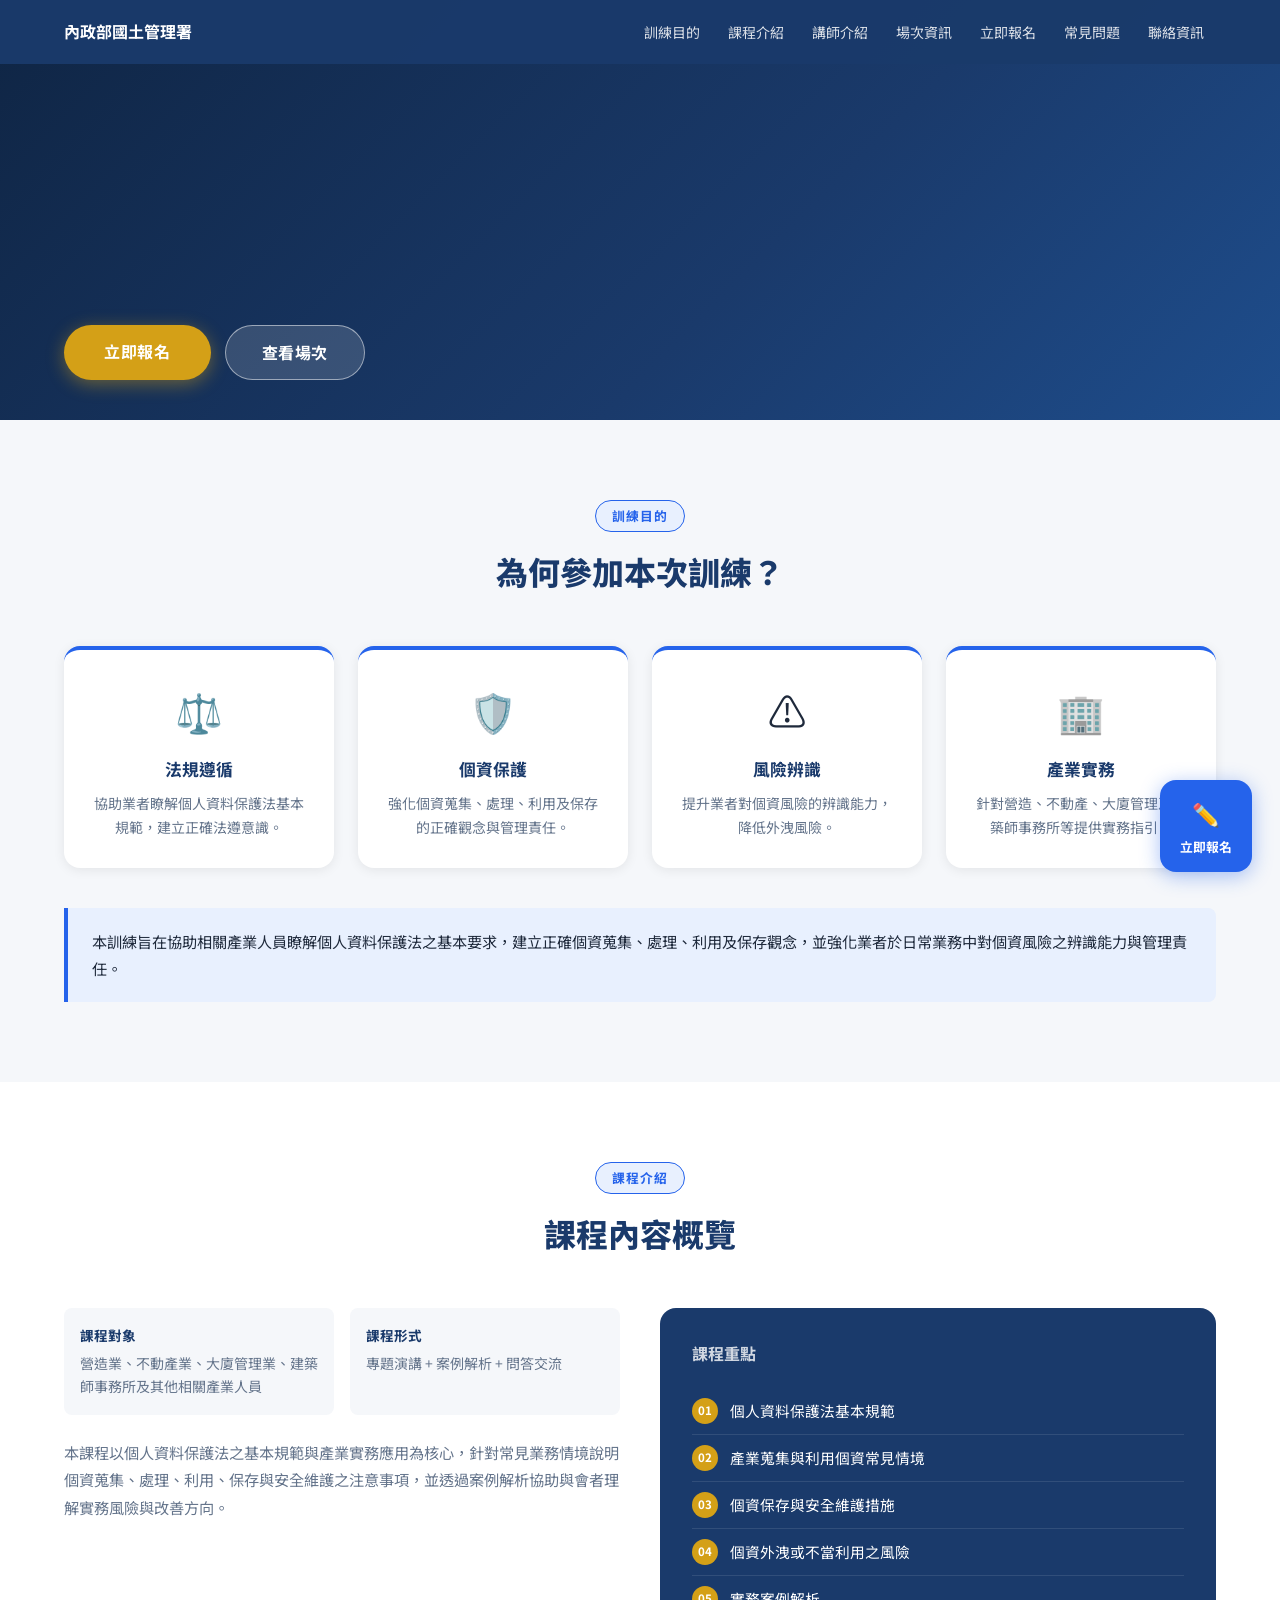
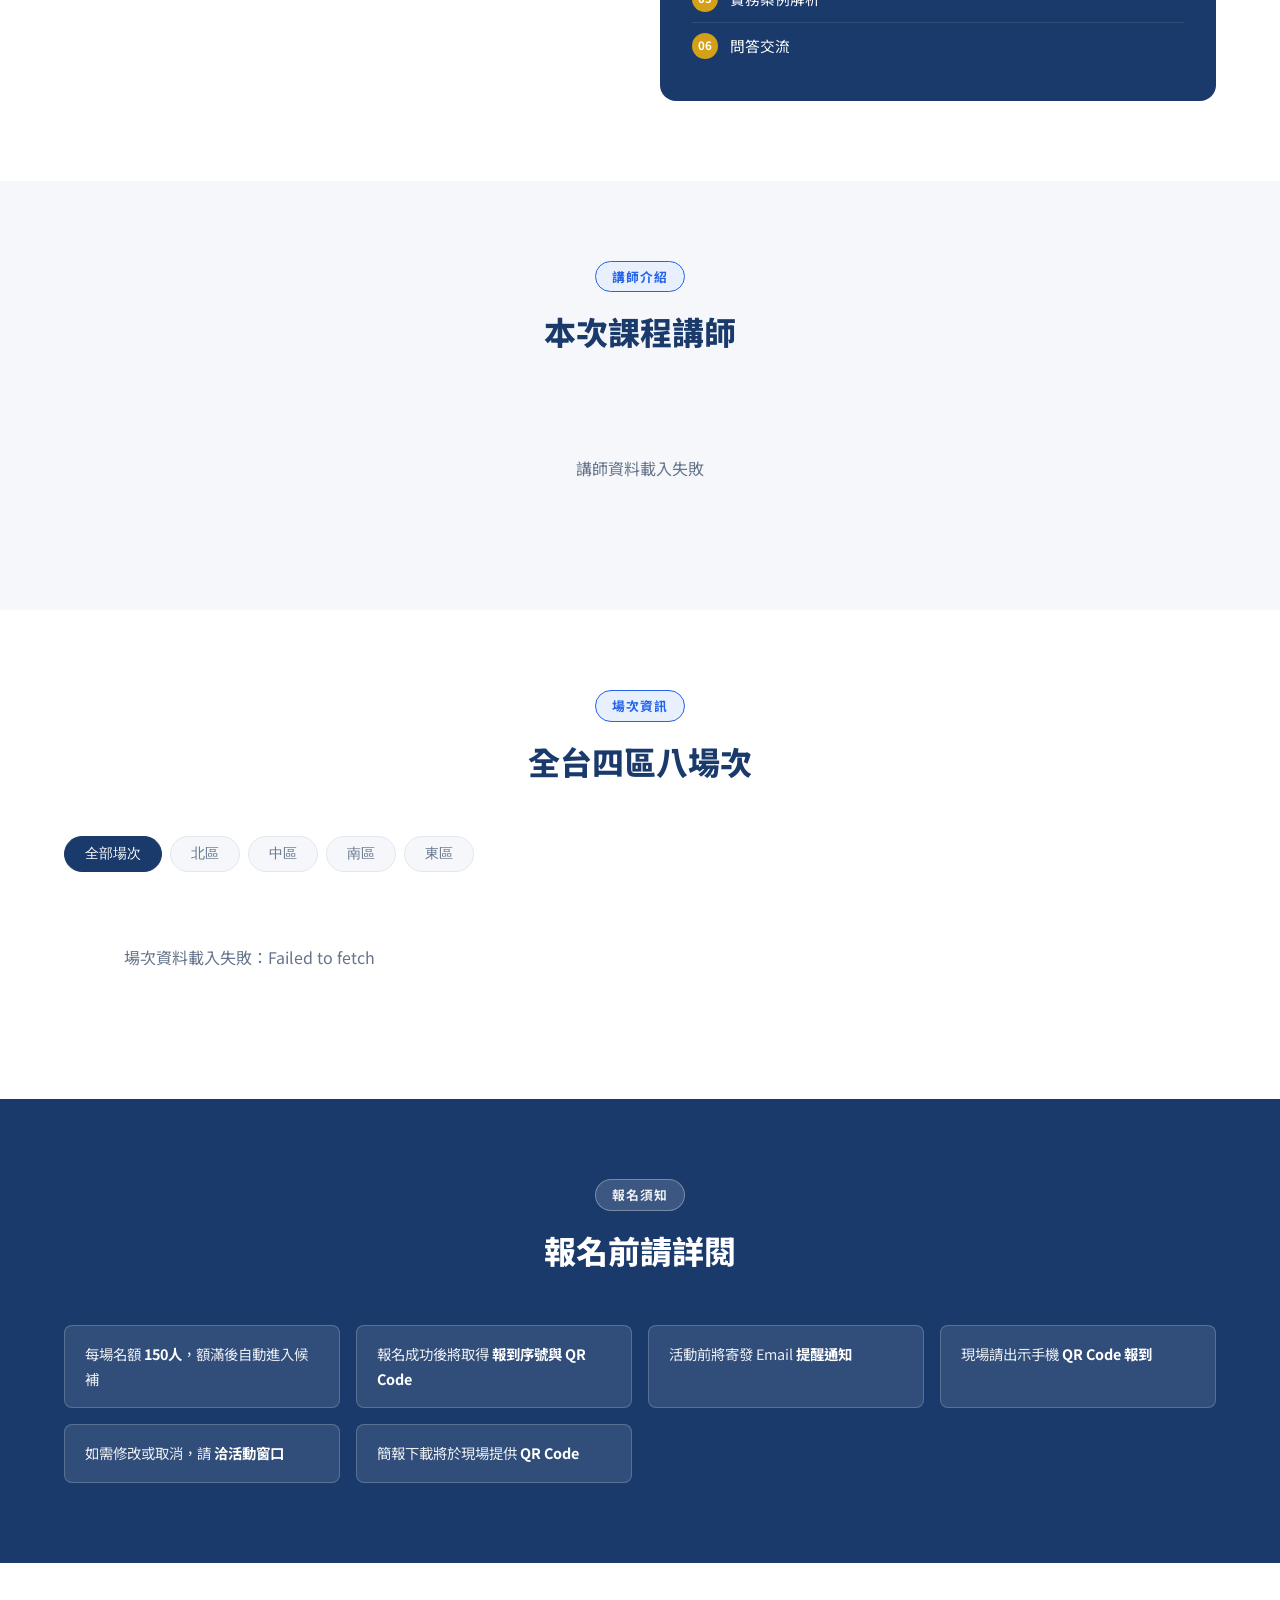
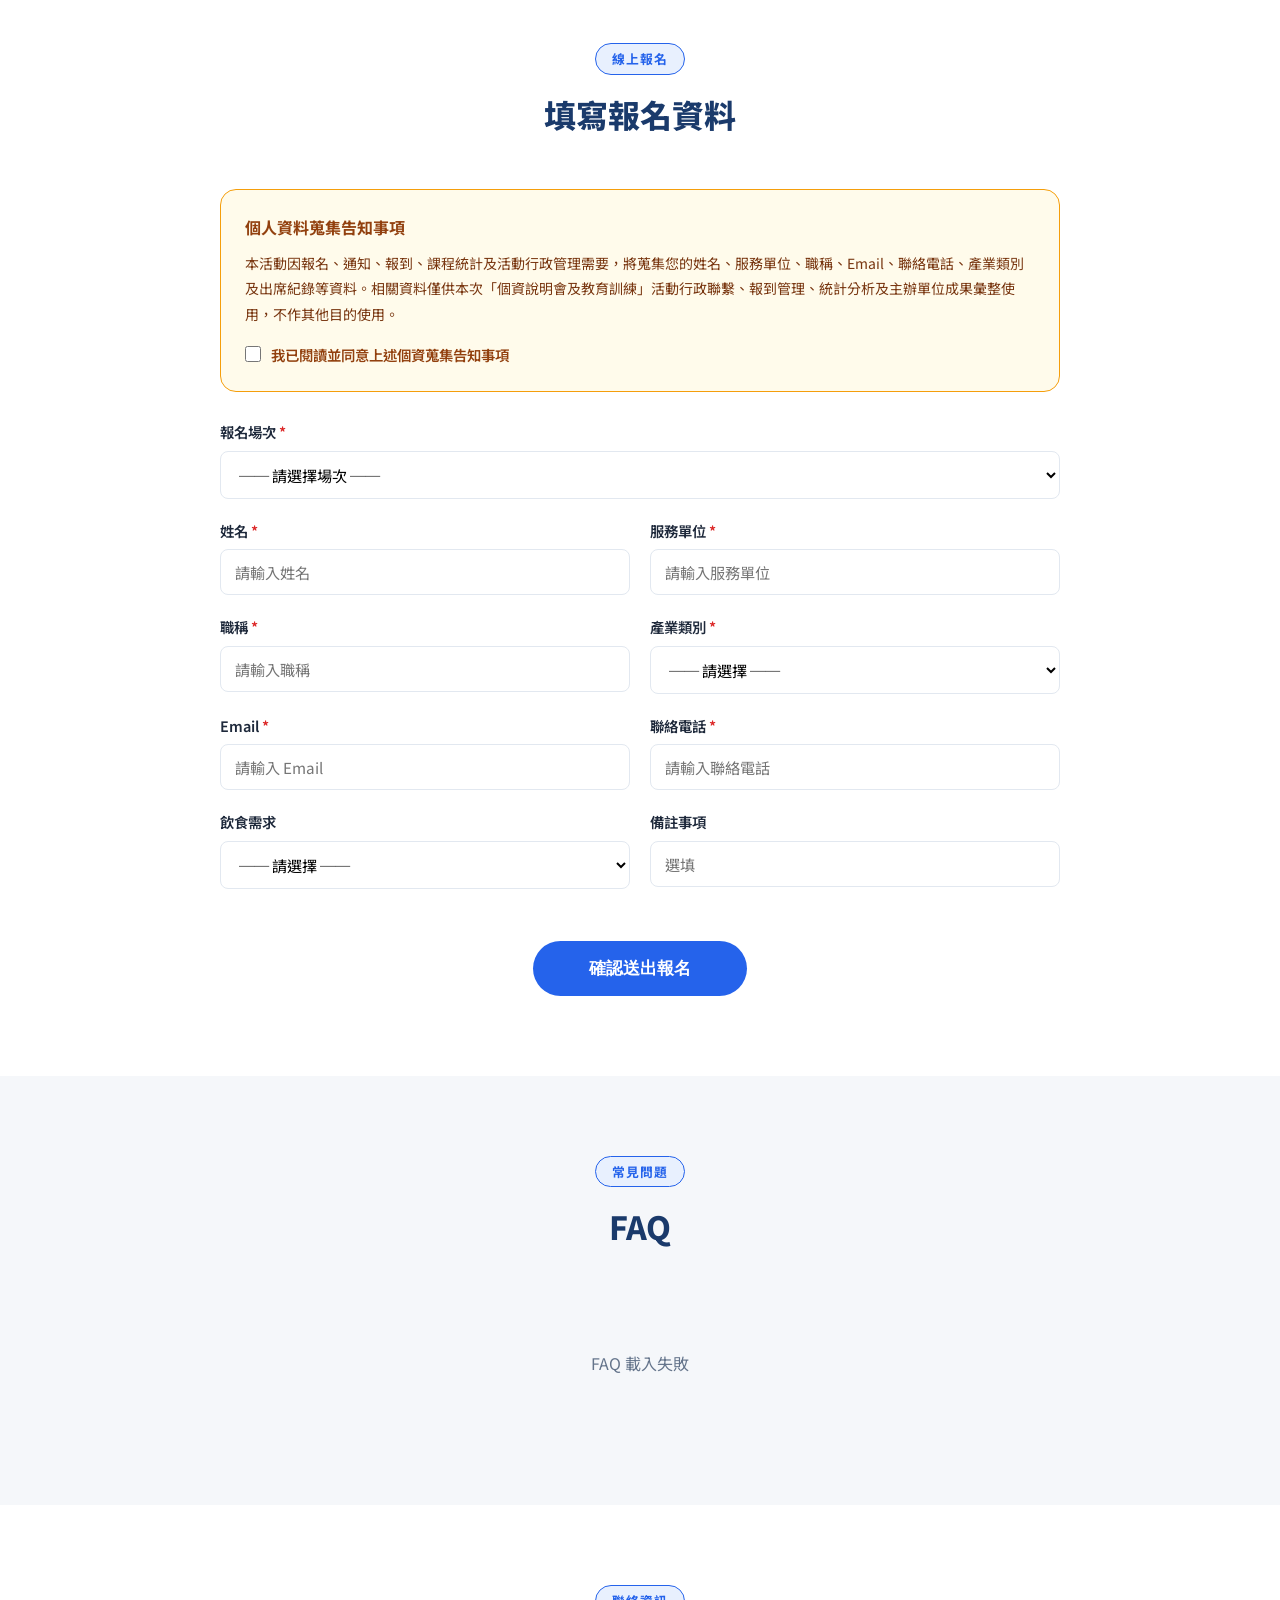
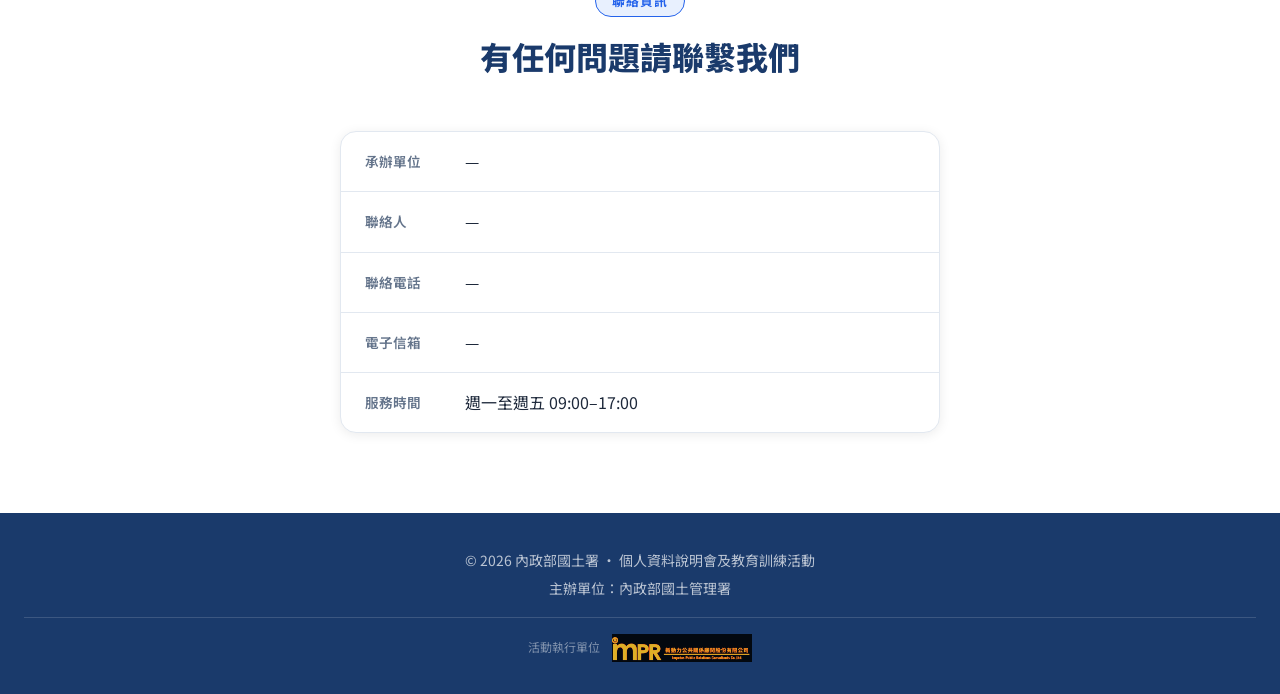
==== commit 316d5358: "Add files via upload" ====
--- a/index.html
+++ b/index.html
@@ -1,361 +1,202 @@
-
 <!DOCTYPE html>
 <html lang="zh-TW">
 <head>
-  <meta charset="UTF-8">
-  <meta name="viewport" content="width=device-width, initial-scale=1.0">
-  <title>內政部國土署 個資說明會及教育訓練</title>
+<meta charset="UTF-8">
+<meta name="viewport" content="width=device-width, initial-scale=1.0">
+<title>內政部國土署 個資說明會及教育訓練</title>
+<link rel="preconnect" href="https://fonts.googleapis.com">
+<link href="https://fonts.googleapis.com/css2?family=Noto+Sans+TC:wght@400;500;700;900&display=swap" rel="stylesheet">
 <style>
-/* ══════════════════════════════════════════════
-   Style.html — 共用樣式
-   配色：深藍 #1a3a6b · 輔助藍 #2563eb · 白 #fff · 淺灰 #f5f7fa
-   ══════════════════════════════════════════════ */
-@import url('https://fonts.googleapis.com/css2?family=Noto+Sans+TC:wght@400;500;700;900&display=swap');
-
+/* ── Reset ── */
 *, *::before, *::after { box-sizing: border-box; margin: 0; padding: 0; }
-
 :root {
-  --primary:    #1a3a6b;
-  --primary-l:  #2563eb;
-  --primary-xl: #e8f0fe;
-  --accent:     #d4a017;
-  --text:       #1e293b;
-  --text-s:     #64748b;
-  --border:     #e2e8f0;
-  --gray-bg:    #f5f7fa;
-  --white:      #ffffff;
-  --success:    #16a34a;
-  --warn:       #d97706;
-  --danger:     #dc2626;
-  --radius:     8px;
-  --radius-l:   16px;
-  --shadow:     0 2px 12px rgba(0,0,0,.08);
-  --shadow-l:   0 8px 32px rgba(0,0,0,.12);
-  font-family: 'Noto Sans TC', sans-serif;
-}
-
+  --primary:   #1a3a6b;
+  --primary-l: #2563eb;
+  --primary-xl:#e8f0fe;
+  --accent:    #d4a017;
+  --text:      #1e293b;
+  --text-s:    #64748b;
+  --border:    #e2e8f0;
+  --gray-bg:   #f5f7fa;
+  --white:     #ffffff;
+  --success:   #16a34a;
+  --warn:      #d97706;
+  --danger:    #dc2626;
+  --radius:    8px;
+  --radius-l:  16px;
+  --shadow:    0 2px 12px rgba(0,0,0,.08);
+  --shadow-l:  0 8px 32px rgba(0,0,0,.12);
+  font-family: 'Noto Sans TC', sans-serif;
+}
 html { scroll-behavior: smooth; }
 body { color: var(--text); background: var(--white); line-height: 1.7; }
 
-/* ── 導覽列 ── */
+/* ── Navbar ── */
 .navbar {
-  position: fixed; top: 0; left: 0; right: 0; z-index: 900;
-  background: rgba(26,58,107,0.96); backdrop-filter: blur(8px);
-  transition: box-shadow .3s;
-}
-.navbar.scrolled { box-shadow: 0 4px 24px rgba(0,0,0,.2); }
+  position: fixed; top: 0; left: 0; right: 0; z-index: 900;
+  background: rgba(26,58,107,0.97);
+  transition: box-shadow .3s;
+}
+.navbar.scrolled { box-shadow: 0 4px 24px rgba(0,0,0,.25); }
 .nav-inner {
-  max-width: 1200px; margin: 0 auto; padding: 0 24px;
-  height: 64px; display: flex; align-items: center; justify-content: space-between;
-}
-.nav-brand { display: flex; align-items: center; gap: 10px; }
-.nav-logo { height: 36px; width: auto; }
+  max-width: 1200px; margin: 0 auto; padding: 0 24px;
+  height: 64px; display: flex; align-items: center; justify-content: space-between;
+}
+.nav-brand { display: flex; align-items: center; gap: 10px; text-decoration: none; }
+.nav-logo { height: 36px; width: auto; display: none; }
+.nav-logo.loaded { display: block; }
 .nav-title { color: #fff; font-weight: 700; font-size: 1rem; white-space: nowrap; }
 .nav-links { list-style: none; display: flex; gap: 4px; }
 .nav-links a {
-  color: rgba(255,255,255,.85); text-decoration: none;
-  padding: 6px 12px; border-radius: 6px; font-size: .875rem;
-  transition: all .2s;
+  color: rgba(255,255,255,.85); text-decoration: none;
+  padding: 6px 12px; border-radius: 6px; font-size: .875rem; transition: all .2s;
 }
 .nav-links a:hover { color: #fff; background: rgba(255,255,255,.15); }
-.hamburger { display: none; background: none; border: none; color: #fff; font-size: 1.5rem; cursor: pointer; }
+.hamburger { display: none; background: none; border: none; color: #fff; font-size: 1.5rem; cursor: pointer; padding: 4px; }
 .mobile-menu { display: none; flex-direction: column; background: var(--primary); }
-.mobile-menu a { color: #fff; text-decoration: none; padding: 12px 24px; border-bottom: 1px solid rgba(255,255,255,.1); }
+.mobile-menu a { color: #fff; text-decoration: none; padding: 12px 24px; border-bottom: 1px solid rgba(255,255,255,.1); font-size: .9rem; }
 .mobile-menu.open { display: flex; }
 
 /* ── Hero ── */
 .hero {
-  position: relative;
-  height: 440px;
-  min-height: 440px;
-  display: flex;
-  align-items: center;
-  padding-top: 64px;
-  overflow: hidden;
-  background: #eaf3fb;
-}
-
+  position: relative;
+  height: 420px; min-height: 420px;
+  display: flex; align-items: flex-end;
+  padding-top: 64px; overflow: hidden;
+  background: linear-gradient(135deg, #0f2544 0%, #1a3a6b 60%, #1e4d8c 100%);
+}
 .hero-bg {
-  position: absolute;
-  inset: 64px 0 0 0;
-  background: linear-gradient(135deg, #0f2544 0%, #1a3a6b 50%, #1e4d8c 100%);
-  background-size: contain;
-  background-position: center top;
-  background-repeat: no-repeat;
-}
-
-.hero-overlay {
-  position: absolute;
-  inset: 0;
-  background: rgba(10, 35, 70, 0.12);
-  pointer-events: none;
-}
-
-.hero-content {
-  position: relative;
-  z-index: 1;
-  max-width: 1200px;
-  margin: 0 auto;
-  padding: 0 24px;
-  text-align: center;
-  color: #fff;
-}
-
-.hero-content-minimal {
-  width: 100%;
-  height: 100%;
-  max-width: 1200px;
-  margin: 0 auto;
-  padding: 0 24px 34px;
-  display: flex;
-  align-items: flex-end;
-  justify-content: center;
-  text-align: center;
-}
-
-.hero-content-full {
-  width: 100%;
-  max-width: 900px;
-  margin: 0 auto;
-  padding: 0 24px;
-  display: flex;
-  flex-direction: column;
-  align-items: center;
-  justify-content: center;
-  text-align: center;
-  gap: 16px;
-}
-
-.hero-org-tag {
-  display: inline-block;
-  background: rgba(255,255,255,.18);
-  border: 1px solid rgba(255,255,255,.4);
-  color: #fff;
-  font-size: .82rem;
-  font-weight: 700;
-  padding: 5px 16px;
-  border-radius: 20px;
-  letter-spacing: .08em;
-  backdrop-filter: blur(4px);
-}
-
-.hero-title {
-  color: #fff;
-  font-size: clamp(1.6rem, 4vw, 2.4rem);
-  font-weight: 900;
-  line-height: 1.3;
-  margin: 0;
-  text-shadow: 0 2px 12px rgba(0,0,0,.35);
-  letter-spacing: .03em;
-}
-
-.hero-subtitle {
-  color: rgba(255,255,255,.88);
-  font-size: clamp(.875rem, 2vw, 1.05rem);
-  margin: 0;
-  line-height: 1.6;
-  text-shadow: 0 1px 6px rgba(0,0,0,.3);
-}
-
-.hero-meta {
-  display: flex;
-  gap: 20px;
-  flex-wrap: wrap;
-  justify-content: center;
-}
-
-.hero-meta-item {
-  background: rgba(255,255,255,.12);
-  color: rgba(255,255,255,.9);
-  font-size: .85rem;
-  font-weight: 600;
-  padding: 5px 14px;
-  border-radius: 20px;
-  backdrop-filter: blur(4px);
-}
-
+  position: absolute; inset: 64px 0 0 0;
+  background-size: cover; background-position: center center;
+  background-repeat: no-repeat;
+}
 .hero-actions {
-  display: flex;
-  gap: 16px;
-  justify-content: center;
-  flex-wrap: wrap;
-}
-
+  position: relative; z-index: 2;
+  width: 100%; max-width: 1200px; margin: 0 auto;
+  padding: 0 24px 40px;
+  display: flex; gap: 14px; flex-wrap: wrap;
+}
 .btn-hero {
-  display: inline-block;
-  background: var(--accent);
-  color: #fff;
-  padding: 14px 46px;
-  border-radius: 50px;
-  font-size: 1.05rem;
-  font-weight: 700;
-  text-decoration: none;
-  letter-spacing: .05em;
-  box-shadow: 0 4px 20px rgba(212,160,23,.4);
-  transition: all .3s;
-}
-
-.btn-hero:hover {
-  background: #b8890f;
-  transform: translateY(-2px);
-  box-shadow: 0 6px 28px rgba(212,160,23,.5);
-}
-
+  display: inline-block; background: var(--accent); color: #fff;
+  padding: 13px 40px; border-radius: 50px; font-size: 1rem; font-weight: 700;
+  text-decoration: none; letter-spacing: .04em;
+  box-shadow: 0 4px 18px rgba(212,160,23,.45); transition: all .3s;
+}
+.btn-hero:hover { background: #b8890f; transform: translateY(-2px); }
 .btn-hero-secondary {
-  display: inline-block;
-  background: rgba(255,255,255,.16);
-  color: #fff;
-  border: 1px solid rgba(255,255,255,.48);
-  padding: 14px 42px;
-  border-radius: 50px;
-  font-size: 1.05rem;
-  font-weight: 700;
-  text-decoration: none;
-  letter-spacing: .05em;
-  backdrop-filter: blur(6px);
-  transition: all .3s;
-}
-
-.btn-hero-secondary:hover {
-  background: rgba(255,255,255,.26);
-  transform: translateY(-2px);
-}
-
-/* ── 浮動按鈕 ── */
+  display: inline-block; background: rgba(255,255,255,.15); color: #fff;
+  border: 1.5px solid rgba(255,255,255,.5); padding: 13px 36px; border-radius: 50px;
+  font-size: 1rem; font-weight: 700; text-decoration: none; letter-spacing: .04em;
+  transition: all .3s;
+}
+.btn-hero-secondary:hover { background: rgba(255,255,255,.25); transform: translateY(-2px); }
+
+/* ── Float Btn ── */
 .float-btn {
-  position: fixed; bottom: 28px; right: 28px; z-index: 800;
-  transition: opacity .3s;
+  position: fixed; bottom: 28px; right: 28px; z-index: 800;
+  transition: opacity .3s; opacity: 1;
 }
 .float-btn-link {
-  display: flex; flex-direction: column; align-items: center; gap: 4px;
-  background: var(--primary-l); color: #fff; text-decoration: none;
-  padding: 14px 20px; border-radius: 16px;
-  box-shadow: 0 4px 20px rgba(37,99,235,.4);
-  transition: all .3s;
+  display: flex; flex-direction: column; align-items: center; gap: 4px;
+  background: var(--primary-l); color: #fff; text-decoration: none;
+  padding: 14px 20px; border-radius: 16px;
+  box-shadow: 0 4px 20px rgba(37,99,235,.4); transition: all .3s;
 }
 .float-btn-link:hover { background: var(--primary); transform: translateY(-2px); }
 .float-icon { font-size: 1.4rem; }
-.float-text { font-size: .8rem; font-weight: 700; letter-spacing: .05em; }
+.float-text { font-size: .8rem; font-weight: 700; }
 
 /* ── Container & Section ── */
 .container { max-width: 1200px; margin: 0 auto; padding: 0 24px; }
 .section { padding: 80px 0; }
 .section-gray { background: var(--gray-bg); }
 .section-blue { background: var(--primary); }
-
 .section-header { text-align: center; margin-bottom: 48px; }
 .section-tag {
-  display: inline-block; background: var(--primary-xl); color: var(--primary-l);
-  border: 1px solid var(--primary-l); padding: 4px 16px; border-radius: 20px;
-  font-size: .8rem; font-weight: 700; letter-spacing: .08em;
-  text-transform: uppercase; margin-bottom: 12px;
+  display: inline-block; background: var(--primary-xl); color: var(--primary-l);
+  border: 1px solid var(--primary-l); padding: 4px 16px; border-radius: 20px;
+  font-size: .8rem; font-weight: 700; letter-spacing: .08em; margin-bottom: 12px;
 }
 .section-tag.light { background: rgba(255,255,255,.15); color: rgba(255,255,255,.9); border-color: rgba(255,255,255,.3); }
 .section-title { font-size: clamp(1.5rem, 3vw, 2rem); font-weight: 800; color: var(--primary); }
 .section-title.light { color: #fff; }
 
-/* ── About Grid ── */
+/* ── About ── */
 .about-grid { display: grid; grid-template-columns: repeat(auto-fit, minmax(220px, 1fr)); gap: 24px; margin-bottom: 40px; }
 .about-card {
-  background: var(--white); border-radius: var(--radius-l); padding: 28px 24px;
-  box-shadow: var(--shadow); text-align: center; border-top: 4px solid var(--primary-l);
-  transition: transform .2s;
+  background: var(--white); border-radius: var(--radius-l); padding: 28px 24px;
+  box-shadow: var(--shadow); text-align: center; border-top: 4px solid var(--primary-l);
+  transition: transform .2s;
 }
 .about-card:hover { transform: translateY(-4px); box-shadow: var(--shadow-l); }
-.about-icon { font-size: 2.5rem; margin-bottom: 12px; }
-.about-card h3 { font-size: 1.1rem; color: var(--primary); margin-bottom: 8px; font-weight: 700; }
-.about-card p { color: var(--text-s); font-size: .9rem; }
+.about-icon { font-size: 2.4rem; margin-bottom: 12px; }
+.about-card h3 { font-size: 1.05rem; color: var(--primary); margin-bottom: 8px; font-weight: 700; }
+.about-card p { color: var(--text-s); font-size: .875rem; }
 .about-text {
-  background: var(--primary-xl); border-left: 4px solid var(--primary-l);
-  border-radius: 0 var(--radius) var(--radius) 0; padding: 24px 28px; color: var(--text);
+  background: var(--primary-xl); border-left: 4px solid var(--primary-l);
+  border-radius: 0 var(--radius) var(--radius) 0; padding: 20px 24px; color: var(--text);
+  font-size: .95rem; line-height: 1.8;
 }
 
 /* ── Course ── */
 .course-layout { display: grid; grid-template-columns: 1fr 1fr; gap: 40px; align-items: start; }
 .course-meta-grid { display: grid; grid-template-columns: 1fr 1fr; gap: 16px; margin-bottom: 24px; }
 .course-meta-item { background: var(--gray-bg); border-radius: var(--radius); padding: 16px; }
-.course-meta-item strong { display: block; color: var(--primary); margin-bottom: 6px; font-size: .9rem; }
+.course-meta-item strong { display: block; color: var(--primary); margin-bottom: 4px; font-size: .85rem; font-weight: 700; }
 .course-meta-item p { color: var(--text-s); font-size: .875rem; }
-.course-desc { color: var(--text-s); }
+.course-desc { color: var(--text-s); font-size: .95rem; line-height: 1.8; }
 .course-topics { background: var(--primary); border-radius: var(--radius-l); padding: 32px; color: #fff; }
-.course-topics h3 { margin-bottom: 20px; font-size: 1.1rem; font-weight: 700; opacity: .8; }
+.course-topics h3 { margin-bottom: 20px; font-size: 1rem; font-weight: 700; opacity: .8; }
 .topic-list { list-style: none; }
-.topic-list li { display: flex; align-items: center; gap: 12px; padding: 10px 0; border-bottom: 1px solid rgba(255,255,255,.1); font-size: .95rem; }
+.topic-list li { display: flex; align-items: center; gap: 12px; padding: 10px 0; border-bottom: 1px solid rgba(255,255,255,.1); font-size: .92rem; }
 .topic-list li:last-child { border-bottom: none; }
-.topic-num { background: var(--accent); color: #fff; width: 28px; height: 28px; border-radius: 50%; display: flex; align-items: center; justify-content: center; font-size: .75rem; font-weight: 700; flex-shrink: 0; }
+.topic-num { background: var(--accent); color: #fff; width: 26px; height: 26px; border-radius: 50%; display: flex; align-items: center; justify-content: center; font-size: .72rem; font-weight: 700; flex-shrink: 0; }
 
 /* ── Speakers ── */
 .speakers-grid { display: grid; grid-template-columns: repeat(auto-fit, minmax(300px, 1fr)); gap: 24px; }
 .speaker-card {
-  background: var(--white); border-radius: var(--radius-l); padding: 28px;
-  box-shadow: var(--shadow); display: flex; gap: 20px;
-  transition: transform .2s;
+  background: var(--white); border-radius: var(--radius-l); padding: 24px;
+  box-shadow: var(--shadow); display: flex; gap: 18px; transition: transform .2s;
 }
 .speaker-card:hover { transform: translateY(-3px); box-shadow: var(--shadow-l); }
-.speaker-photo-wrap { flex-shrink: 0; }
-.speaker-photo { width: 90px; height: 90px; border-radius: 50%; object-fit: cover; border: 3px solid var(--primary-xl); }
-.speaker-name { font-size: 1.1rem; font-weight: 700; color: var(--primary); }
-.speaker-org { color: var(--text-s); font-size: .875rem; margin: 2px 0; }
-.speaker-title-badge { display: inline-block; background: var(--primary-xl); color: var(--primary-l); padding: 2px 10px; border-radius: 12px; font-size: .8rem; margin: 6px 0; }
+.speaker-photo { width: 80px; height: 80px; border-radius: 50%; object-fit: cover; border: 3px solid var(--primary-xl); flex-shrink: 0; }
+.speaker-name { font-size: 1.05rem; font-weight: 700; color: var(--primary); }
+.speaker-org { color: var(--text-s); font-size: .85rem; margin: 2px 0; }
+.speaker-title-badge { display: inline-block; background: var(--primary-xl); color: var(--primary-l); padding: 2px 10px; border-radius: 12px; font-size: .78rem; margin: 6px 0; }
 .speaker-tags { display: flex; flex-wrap: wrap; gap: 6px; margin: 6px 0; }
 .tag { background: var(--gray-bg); color: var(--text-s); padding: 2px 10px; border-radius: 12px; font-size: .75rem; }
-.speaker-short-bio { color: var(--text-s); font-size: .875rem; margin: 8px 0; line-height: 1.6; }
-.btn-speaker-detail {
-  background: none; border: 1px solid var(--primary-l); color: var(--primary-l);
-  padding: 6px 14px; border-radius: 6px; font-size: .8rem; cursor: pointer;
-  transition: all .2s;
-}
+.speaker-short-bio { color: var(--text-s); font-size: .875rem; line-height: 1.6; margin: 8px 0; }
+.btn-speaker-detail { background: none; border: 1px solid var(--primary-l); color: var(--primary-l); padding: 6px 14px; border-radius: 6px; font-size: .8rem; cursor: pointer; transition: all .2s; }
 .btn-speaker-detail:hover { background: var(--primary-xl); }
 
 /* ── Sessions ── */
-.sessions-tabs { display: flex; gap: 8px; flex-wrap: wrap; margin-bottom: 28px; }
-.tab-btn {
-  background: var(--gray-bg); border: 1px solid var(--border); color: var(--text-s);
-  padding: 8px 20px; border-radius: 30px; font-size: .875rem; cursor: pointer;
-  transition: all .2s;
-}
+.sessions-tabs { display: flex; gap: 8px; flex-wrap: wrap; margin-bottom: 24px; }
+.tab-btn { background: var(--gray-bg); border: 1px solid var(--border); color: var(--text-s); padding: 8px 20px; border-radius: 30px; font-size: .875rem; cursor: pointer; transition: all .2s; }
 .tab-btn.active, .tab-btn:hover { background: var(--primary); color: #fff; border-color: var(--primary); }
 .sessions-grid { display: grid; grid-template-columns: repeat(auto-fill, minmax(280px, 1fr)); gap: 20px; }
-.session-card {
-  background: var(--white); border-radius: var(--radius-l); padding: 24px;
-  box-shadow: var(--shadow); border: 1px solid var(--border);
-  transition: transform .2s;
-}
+.session-card { background: var(--white); border-radius: var(--radius-l); padding: 24px; box-shadow: var(--shadow); border: 1px solid var(--border); transition: transform .2s; }
 .session-card:hover { transform: translateY(-3px); box-shadow: var(--shadow-l); }
-.session-card.is-full { opacity: .85; }
 .session-card-header { display: flex; gap: 8px; margin-bottom: 12px; }
-.session-region { background: var(--primary); color: #fff; padding: 3px 12px; border-radius: 20px; font-size: .8rem; font-weight: 700; }
-.session-slot { background: var(--primary-xl); color: var(--primary-l); padding: 3px 12px; border-radius: 20px; font-size: .8rem; }
-.session-name { font-size: 1.05rem; font-weight: 700; color: var(--primary); margin-bottom: 12px; }
-.session-details { margin-bottom: 16px; }
-.session-detail { font-size: .875rem; color: var(--text-s); padding: 3px 0; display: flex; gap: 8px; align-items: flex-start; }
-.quota-bar { height: 6px; background: #e2e8f0; border-radius: 3px; margin-bottom: 6px; overflow: hidden; }
+.session-region { background: var(--primary); color: #fff; padding: 3px 12px; border-radius: 20px; font-size: .78rem; font-weight: 700; }
+.session-slot { background: var(--primary-xl); color: var(--primary-l); padding: 3px 12px; border-radius: 20px; font-size: .78rem; }
+.session-name { font-size: 1rem; font-weight: 700; color: var(--primary); margin-bottom: 12px; }
+.session-detail { font-size: .875rem; color: var(--text-s); padding: 3px 0; display: flex; gap: 8px; }
+.quota-bar { height: 6px; background: #e2e8f0; border-radius: 3px; margin: 12px 0 6px; overflow: hidden; }
 .quota-fill { height: 100%; background: linear-gradient(90deg, #16a34a, #22c55e); border-radius: 3px; transition: width .5s; }
 .quota-text { font-size: .8rem; color: var(--text-s); margin-bottom: 12px; }
-.btn-session {
-  width: 100%; padding: 10px; border: none; border-radius: var(--radius);
-  background: var(--primary-l); color: #fff; font-size: .9rem; font-weight: 700;
-  cursor: pointer; transition: all .2s;
-}
+.btn-session { width: 100%; padding: 10px; border: none; border-radius: var(--radius); background: var(--primary-l); color: #fff; font-size: .9rem; font-weight: 700; cursor: pointer; transition: all .2s; }
 .btn-session:hover { background: var(--primary); }
 .btn-session.btn-waitlist { background: var(--warn); }
-.badge-closed { display: block; text-align: center; color: var(--text-s); font-size: .85rem; }
+.badge-closed { display: block; text-align: center; color: var(--text-s); font-size: .85rem; padding: 8px 0; }
 
 /* ── Notice ── */
 .notice-grid { display: grid; grid-template-columns: repeat(auto-fit, minmax(240px, 1fr)); gap: 16px; }
-.notice-item {
-  background: rgba(255,255,255,.1); border: 1px solid rgba(255,255,255,.2);
-  border-radius: var(--radius); padding: 16px 20px; color: rgba(255,255,255,.9);
-  font-size: .9rem;
-}
+.notice-item { background: rgba(255,255,255,.1); border: 1px solid rgba(255,255,255,.2); border-radius: var(--radius); padding: 16px 20px; color: rgba(255,255,255,.9); font-size: .9rem; }
 .notice-item strong { color: #fff; }
 
-/* ── Privacy & Form ── */
-.privacy-box {
-  background: #fffbeb; border: 1px solid #f59e0b; border-radius: var(--radius-l);
-  padding: 24px; margin-bottom: 28px;
-}
-.privacy-title { font-weight: 700; color: #92400e; margin-bottom: 12px; }
+/* ── Form ── */
+.privacy-box { background: #fffbeb; border: 1px solid #f59e0b; border-radius: var(--radius-l); padding: 24px; margin-bottom: 28px; }
+.privacy-title { font-weight: 700; color: #92400e; margin-bottom: 10px; }
 .privacy-text { font-size: .875rem; color: #78350f; line-height: 1.8; margin-bottom: 16px; }
 .privacy-check { display: flex; align-items: flex-start; gap: 10px; cursor: pointer; font-size: .9rem; font-weight: 600; color: #92400e; }
 .privacy-check input { margin-top: 3px; width: 16px; height: 16px; cursor: pointer; }
@@ -364,70 +205,47 @@
 .form-row { display: grid; grid-template-columns: 1fr 1fr; gap: 20px; }
 .form-label { display: block; font-weight: 600; color: var(--text); margin-bottom: 6px; font-size: .9rem; }
 .form-label.required::after { content: ' *'; color: var(--danger); }
-.form-control {
-  width: 100%; padding: 12px 14px; border: 1.5px solid var(--border);
-  border-radius: var(--radius); font-size: .95rem; font-family: inherit;
-  transition: border-color .2s, box-shadow .2s; background: var(--white);
-}
+.form-control { width: 100%; padding: 11px 14px; border: 1.5px solid var(--border); border-radius: var(--radius); font-size: .95rem; font-family: inherit; transition: border-color .2s, box-shadow .2s; background: var(--white); }
 .form-control:focus { outline: none; border-color: var(--primary-l); box-shadow: 0 0 0 3px rgba(37,99,235,.12); }
 .session-quota { margin-top: 6px; font-size: .875rem; }
 .quota-ok { color: var(--success); }
 .quota-full { color: var(--warn); }
 .form-submit { text-align: center; margin-top: 32px; }
-.error-msg { background: #fee2e2; color: var(--danger); border: 1px solid #fca5a5; border-radius: var(--radius); padding: 12px 16px; margin-bottom: 16px; font-size: .9rem; }
-.btn-primary {
-  display: inline-block; background: var(--primary-l); color: #fff;
-  border: none; padding: 12px 32px; border-radius: var(--radius);
-  font-size: .95rem; font-weight: 700; cursor: pointer; transition: all .2s;
-}
+.error-msg { background: #fee2e2; color: var(--danger); border: 1px solid #fca5a5; border-radius: var(--radius); padding: 12px 16px; margin-bottom: 16px; font-size: .9rem; display: none; }
+.btn-primary { display: inline-block; background: var(--primary-l); color: #fff; border: none; padding: 12px 32px; border-radius: var(--radius); font-size: .95rem; font-weight: 700; cursor: pointer; transition: all .2s; }
 .btn-primary:hover { background: var(--primary); }
 .btn-primary:disabled { opacity: .6; cursor: not-allowed; }
 .btn-large { padding: 16px 56px; font-size: 1.05rem; border-radius: 50px; }
 
 /* ── Success Panel ── */
-.success-panel {
-  max-width: 600px; margin: 0 auto; text-align: center;
-  padding: 40px 24px;
-}
+.success-panel { max-width: 600px; margin: 0 auto; text-align: center; padding: 40px 24px; display: none; }
 .success-icon { font-size: 4rem; margin-bottom: 16px; }
 .success-panel h2 { font-size: 1.75rem; color: var(--primary); margin-bottom: 24px; }
-.success-info {
-  background: var(--gray-bg); border-radius: var(--radius-l);
-  padding: 20px; margin-bottom: 28px; text-align: left;
-}
+.success-info { background: var(--gray-bg); border-radius: var(--radius-l); padding: 20px; margin-bottom: 24px; text-align: left; }
 .success-row { display: flex; gap: 16px; padding: 8px 0; border-bottom: 1px solid var(--border); font-size: .9rem; }
 .success-row:last-child { border-bottom: none; }
 .success-row strong { color: var(--text-s); width: 60px; flex-shrink: 0; }
 .status-badge { padding: 2px 12px; border-radius: 12px; font-weight: 700; font-size: .875rem; }
 .badge-ok { background: #dcfce7; color: var(--success); }
 .badge-wait { background: #fef3c7; color: var(--warn); }
-.qr-section { margin: 24px 0; }
-.qr-label { font-weight: 700; color: var(--primary); margin-bottom: 12px; }
+.qr-section { margin: 20px 0; }
+.qr-label { font-weight: 700; color: var(--primary); margin-bottom: 10px; }
 .qr-image { width: 200px; height: 200px; border: 4px solid var(--border); border-radius: var(--radius); }
 .qr-hint { color: var(--text-s); font-size: .85rem; margin-top: 8px; }
 .reg-no-box { background: var(--primary-xl); color: var(--primary); padding: 10px 20px; border-radius: var(--radius); display: inline-block; font-size: .9rem; margin-top: 12px; }
-.success-note { color: var(--text-s); font-size: .875rem; margin: 20px 0 24px; }
+.success-note { color: var(--text-s); font-size: .875rem; margin: 16px 0 24px; }
 
 /* ── FAQ ── */
 .faq-list { max-width: 800px; margin: 0 auto; }
 .faq-item { border: 1px solid var(--border); border-radius: var(--radius); margin-bottom: 10px; overflow: hidden; }
-.faq-question {
-  width: 100%; display: flex; justify-content: space-between; align-items: center;
-  padding: 16px 20px; background: var(--white); border: none; cursor: pointer;
-  font-size: .95rem; font-weight: 600; color: var(--primary); text-align: left;
-  transition: background .2s;
-}
+.faq-question { width: 100%; display: flex; justify-content: space-between; align-items: center; padding: 16px 20px; background: var(--white); border: none; cursor: pointer; font-size: .95rem; font-weight: 600; color: var(--primary); text-align: left; transition: background .2s; }
 .faq-question:hover { background: var(--primary-xl); }
 .faq-arrow { color: var(--text-s); flex-shrink: 0; margin-left: 12px; }
 .faq-answer { display: none; padding: 16px 20px; background: var(--gray-bg); color: var(--text-s); font-size: .9rem; line-height: 1.7; border-top: 1px solid var(--border); }
 .faq-answer.open { display: block; }
 
 /* ── Contact ── */
-.contact-card {
-  max-width: 600px; margin: 0 auto;
-  background: var(--white); border: 1px solid var(--border);
-  border-radius: var(--radius-l); overflow: hidden; box-shadow: var(--shadow);
-}
+.contact-card { max-width: 600px; margin: 0 auto; background: var(--white); border: 1px solid var(--border); border-radius: var(--radius-l); overflow: hidden; box-shadow: var(--shadow); }
 .contact-item { display: flex; gap: 20px; padding: 16px 24px; border-bottom: 1px solid var(--border); align-items: center; }
 .contact-item:last-child { border-bottom: none; }
 .contact-label { color: var(--text-s); font-size: .85rem; width: 80px; flex-shrink: 0; font-weight: 600; }
@@ -437,870 +255,665 @@
 .footer p { font-size: .875rem; margin: 4px 0; }
 
 /* ── Modal ── */
-.modal-overlay {
-  display: none; position: fixed; inset: 0; z-index: 1000;
-  background: rgba(0,0,0,.5); backdrop-filter: blur(4px);
-  align-items: center; justify-content: center; padding: 20px;
-}
+.modal-overlay { display: none; position: fixed; inset: 0; z-index: 1000; background: rgba(0,0,0,.5); align-items: center; justify-content: center; padding: 20px; }
 .modal-overlay.open { display: flex; }
-.modal-box {
-  background: var(--white); border-radius: var(--radius-l);
-  max-width: 640px; width: 100%; max-height: 90vh; overflow-y: auto;
-  padding: 32px; position: relative;
-  box-shadow: 0 20px 60px rgba(0,0,0,.2);
-}
-.modal-close {
-  position: absolute; top: 16px; right: 16px;
-  background: none; border: 1px solid var(--border); width: 32px; height: 32px;
-  border-radius: 50%; cursor: pointer; font-size: 1rem; color: var(--text-s);
-}
+.modal-box { background: var(--white); border-radius: var(--radius-l); max-width: 640px; width: 100%; max-height: 90vh; overflow-y: auto; padding: 32px; position: relative; box-shadow: 0 20px 60px rgba(0,0,0,.2); }
+.modal-close { position: absolute; top: 16px; right: 16px; background: none; border: 1px solid var(--border); width: 32px; height: 32px; border-radius: 50%; cursor: pointer; font-size: 1rem; color: var(--text-s); }
 .modal-speaker-header { display: flex; gap: 16px; align-items: center; margin-bottom: 20px; }
 .modal-photo { width: 80px; height: 80px; border-radius: 50%; object-fit: cover; }
-.modal-speaker-header h2 { font-size: 1.25rem; color: var(--primary); }
+.modal-speaker-header h2 { font-size: 1.2rem; color: var(--primary); }
 .modal-speaker-header p { color: var(--text-s); font-size: .875rem; }
 .modal-section { margin-bottom: 16px; }
 .modal-section strong { display: block; color: var(--primary); margin-bottom: 6px; font-size: .875rem; font-weight: 700; }
 .modal-section p { color: var(--text-s); font-size: .9rem; line-height: 1.7; }
 
-/* ── 工具 ── */
-.loading-state, .empty-state { text-align: center; padding: 40px; color: var(--text-s); }
-
-/* ══ Admin / Checkin 共用 ══ */
-.admin-btn {
-  padding: 8px 16px; border: none; border-radius: var(--radius);
-  cursor: pointer; font-size: .875rem; font-weight: 600; transition: all .2s;
-}
-.admin-btn-primary { background: var(--primary-l); color: #fff; }
-.admin-btn-primary:hover { background: var(--primary); }
-.admin-btn-danger { background: var(--danger); color: #fff; }
-.admin-btn-outline { background: none; border: 1px solid var(--border); color: var(--text-s); }
-.admin-btn-outline:hover { background: var(--gray-bg); }
-.admin-table { width: 100%; border-collapse: collapse; font-size: .875rem; }
-.admin-table th { background: var(--primary); color: #fff; padding: 10px 14px; text-align: left; font-weight: 600; }
-.admin-table td { padding: 10px 14px; border-bottom: 1px solid var(--border); vertical-align: middle; }
-.admin-table tr:hover td { background: var(--gray-bg); }
-.badge { display: inline-block; padding: 2px 10px; border-radius: 12px; font-size: .78rem; font-weight: 700; }
-.badge-confirmed { background: #dcfce7; color: var(--success); }
-.badge-waitlist  { background: #fef3c7; color: var(--warn); }
-.badge-cancelled { background: #fee2e2; color: var(--danger); }
-.badge-checkin   { background: #dbeafe; color: #1d4ed8; }
+/* ── Loading ── */
+.loading-state, .empty-state { text-align: center; padding: 48px; color: var(--text-s); }
 
 /* ── RWD ── */
 @media (max-width: 768px) {
-  .nav-links { display: none; }
-  .hamburger { display: block; }
-
-  .hero {
-    height: 240px;
-    min-height: 240px;
-    padding-top: 64px;
-    background: #eaf3fb;
-  }
-
-  .hero-bg {
-    position: absolute;
-    top: 64px;
-    left: 0;
-    right: 0;
-    height: 25vw;
-    min-height: 96px;
-    max-height: 130px;
-    background-size: 100% auto;
-    background-position: center top;
-    background-repeat: no-repeat;
-    background-color: #eaf3fb;
-  }
-
-  .hero-overlay {
-    background: rgba(10, 35, 70, 0.02);
-  }
-
-  .hero-content-minimal {
-    padding: 0 16px 18px;
-    align-items: flex-end;
-  }
-
-  .hero-actions {
-    gap: 8px;
-  }
-
-  .btn-hero,
-  .btn-hero-secondary {
-    padding: 9px 22px;
-    font-size: .88rem;
-  }
-
-  .form-row { grid-template-columns: 1fr; }
-  .course-layout { grid-template-columns: 1fr; }
-  .course-meta-grid { grid-template-columns: 1fr; }
-  .sessions-grid { grid-template-columns: 1fr; }
-  .float-btn { bottom: 16px; right: 16px; }
-  .section { padding: 56px 0; }
+  .nav-links { display: none; }
+  .hamburger { display: block; }
+  .hero { height: 260px; min-height: 260px; }
+  .form-row { grid-template-columns: 1fr; }
+  .course-layout { grid-template-columns: 1fr; }
+  .course-meta-grid { grid-template-columns: 1fr; }
+  .sessions-grid { grid-template-columns: 1fr; }
+  .float-btn { bottom: 16px; right: 16px; }
+  .section { padding: 56px 0; }
+  .hero-actions { padding: 0 16px 28px; }
 }
 </style>
 </head>
 <body>
 
-<!-- ── 導覽列 ── -->
+<!-- ── Navbar ── -->
 <nav class="navbar" id="navbar">
-  <div class="nav-inner">
-    <div class="nav-brand">
-      <img id="logoImg" src="" alt="內政部國土署" class="nav-logo" onerror="this.style.display='none'">
-      <span class="nav-title">內政部國土管理署</span>
-    </div>
-    <ul class="nav-links">
-      <li><a href="#about">訓練目的</a></li>
-      <li><a href="#course">課程介紹</a></li>
-      <li><a href="#speakers">講師介紹</a></li>
-      <li><a href="#sessions">場次資訊</a></li>
-      <li><a href="#register">立即報名</a></li>
-      <li><a href="#faq">常見問題</a></li>
-      <li><a href="#contact">聯絡資訊</a></li>
-    </ul>
-    <button class="hamburger" onclick="toggleMenu()" aria-label="選單">☰</button>
-  </div>
-  <div class="mobile-menu" id="mobileMenu">
-    <a href="#about" onclick="toggleMenu()">訓練目的</a>
-    <a href="#course" onclick="toggleMenu()">課程介紹</a>
-    <a href="#speakers" onclick="toggleMenu()">講師介紹</a>
-    <a href="#sessions" onclick="toggleMenu()">場次資訊</a>
-    <a href="#register" onclick="toggleMenu()">立即報名</a>
-    <a href="#faq" onclick="toggleMenu()">常見問題</a>
-    <a href="#contact" onclick="toggleMenu()">聯絡資訊</a>
-  </div>
+  <div class="nav-inner">
+    <div class="nav-brand">
+      <img id="logoImg" src="" alt="內政部國土署" class="nav-logo">
+      <span class="nav-title" id="navTitle">內政部國土管理署</span>
+    </div>
+    <ul class="nav-links">
+      <li><a href="#about">訓練目的</a></li>
+      <li><a href="#course">課程介紹</a></li>
+      <li><a href="#speakers">講師介紹</a></li>
+      <li><a href="#sessions">場次資訊</a></li>
+      <li><a href="#register">立即報名</a></li>
+      <li><a href="#faq">常見問題</a></li>
+      <li><a href="#contact">聯絡資訊</a></li>
+    </ul>
+    <button class="hamburger" onclick="toggleMenu()">☰</button>
+  </div>
+  <div class="mobile-menu" id="mobileMenu">
+    <a href="#about" onclick="toggleMenu()">訓練目的</a>
+    <a href="#course" onclick="toggleMenu()">課程介紹</a>
+    <a href="#speakers" onclick="toggleMenu()">講師介紹</a>
+    <a href="#sessions" onclick="toggleMenu()">場次資訊</a>
+    <a href="#register" onclick="toggleMenu()">立即報名</a>
+    <a href="#faq" onclick="toggleMenu()">常見問題</a>
+    <a href="#contact" onclick="toggleMenu()">聯絡資訊</a>
+  </div>
 </nav>
 
-<!-- ── Hero Section：純 Banner 版 ── -->
-<section class="hero hero-banner-only" id="hero">
-  <div class="hero-bg" id="heroBg"></div>
-  <div class="hero-overlay"></div>
-  <div class="hero-content hero-content-minimal">
-    <div class="hero-actions">
-      <a href="#register" class="btn-hero">立即報名</a>
-      <a href="#sessions" class="btn-hero-secondary">查看場次</a>
-    </div>
-  </div>
+<!-- ── Hero ── -->
+<section class="hero" id="hero">
+  <div class="hero-bg" id="heroBg"></div>
+  <div class="hero-actions">
+    <a href="#register" class="btn-hero">立即報名</a>
+    <a href="#sessions" class="btn-hero-secondary">查看場次</a>
+  </div>
 </section>
 
-<!-- ── 浮動報名按鈕 ── -->
+<!-- ── Float Btn ── -->
 <div class="float-btn" id="floatBtn">
-  <a href="#register" class="float-btn-link" id="floatBtnLink">
-    <span class="float-icon"></span>
-    <span class="float-text">立即報名</span>
-  </a>
+  <a href="#register" class="float-btn-link">
+    <span class="float-icon">✏️</span>
+    <span class="float-text">立即報名</span>
+  </a>
 </div>
 
 <!-- ── 訓練目的 ── -->
 <section class="section section-gray" id="about">
-  <div class="container">
-    <div class="section-header">
-      <div class="section-tag">訓練目的</div>
-      <h2 class="section-title">為何參加本次訓練？</h2>
-    </div>
-    <div class="about-grid">
-        <div class="about-card">
-          <div class="about-icon">⚖️</div>
-          <h3>法規遵循</h3>
-          <p>協助業者瞭解個人資料保護法基本規範，建立正確法遵意識。</p>
-        </div>
-
-        <div class="about-card">
-          <div class="about-icon">🛡️</div>
-          <h3>個資保護</h3>
-          <p>強化個資蒐集、處理、利用及保存的正確觀念與管理責任。</p>
-        </div>
-
-        <div class="about-card">
-          <div class="about-icon">⚠️</div>
-          <h3>風險辨識</h3>
-          <p>提升業者於日常業務中對個資風險的辨識能力，降低外洩風險。</p>
-        </div>
-
-        <div class="about-card">
-          <div class="about-icon">🏢</div>
-          <h3>產業實務</h3>
-          <p>針對營造、不動產、大廈管理及建築師事務所等產業提供實務指引。</p>
-        </div>
-    </div>
-    <div class="about-text" id="aboutText">
-      <p>本訓練旨在協助營造、不動產、大廈管理及建築相關產業人員瞭解個人資料保護法之基本要求，建立正確個資蒐集、處理、利用及保存觀念，並強化業者於日常業務中對個資風險之辨識能力與管理責任。透過本次教育訓練，期能提升產業法遵意識，降低個資外洩與不當利用風險，促進相關業務執行更符合個資保護要求。</p>
-    </div>
-  </div>
+  <div class="container">
+    <div class="section-header">
+      <div class="section-tag">訓練目的</div>
+      <h2 class="section-title">為何參加本次訓練？</h2>
+    </div>
+    <div class="about-grid">
+      <div class="about-card"><div class="about-icon">⚖️</div><h3>法規遵循</h3><p>協助業者瞭解個人資料保護法基本規範，建立正確法遵意識。</p></div>
+      <div class="about-card"><div class="about-icon">🛡️</div><h3>個資保護</h3><p>強化個資蒐集、處理、利用及保存的正確觀念與管理責任。</p></div>
+      <div class="about-card"><div class="about-icon">⚠️</div><h3>風險辨識</h3><p>提升業者對個資風險的辨識能力，降低外洩風險。</p></div>
+      <div class="about-card"><div class="about-icon">🏢</div><h3>產業實務</h3><p>針對營造、不動產、大廈管理及建築師事務所等提供實務指引。</p></div>
+    </div>
+    <div class="about-text" id="aboutText">本訓練旨在協助相關產業人員瞭解個人資料保護法之基本要求，建立正確個資蒐集、處理、利用及保存觀念，並強化業者於日常業務中對個資風險之辨識能力與管理責任。</div>
+  </div>
 </section>
 
 <!-- ── 課程介紹 ── -->
 <section class="section" id="course">
-  <div class="container">
-    <div class="section-header">
-      <div class="section-tag">課程介紹</div>
-      <h2 class="section-title">課程內容概覽</h2>
-    </div>
-    <div class="course-layout">
-      <div class="course-info">
-        <div class="course-meta-grid">
-          <div class="course-meta-item">
-            <strong>課程對象</strong>
-            <p>營造業、不動產業、大廈管理業、建築師事務所及其他相關產業人員</p>
-          </div>
-          <div class="course-meta-item">
-            <strong>課程形式</strong>
-            <p>專題演講 + 案例解析 + 問答交流</p>
-          </div>
-        </div>
-        <div class="course-desc" id="courseDesc">
-          <p>本課程以個人資料保護法之基本規範與產業實務應用為核心，針對營造、不動產、大廈管理及建築師事務所等常見業務情境，說明個資蒐集、處理、利用、保存與安全維護之注意事項，並透過案例解析協助與會者理解實務風險與改善方向。</p>
-        </div>
-      </div>
-      <div class="course-topics">
-        <h3>課程重點</h3>
-        <ul class="topic-list">
-          <li><span class="topic-num">01</span>個人資料保護法基本規範</li>
-          <li><span class="topic-num">02</span>產業蒐集與利用個資常見情境</li>
-          <li><span class="topic-num">03</span>個資保存與安全維護措施</li>
-          <li><span class="topic-num">04</span>個資外洩或不當利用之風險</li>
-          <li><span class="topic-num">05</span>實務案例解析</li>
-          <li><span class="topic-num">06</span>問答交流</li>
-        </ul>
-      </div>
-    </div>
-  </div>
+  <div class="container">
+    <div class="section-header">
+      <div class="section-tag">課程介紹</div>
+      <h2 class="section-title">課程內容概覽</h2>
+    </div>
+    <div class="course-layout">
+      <div>
+        <div class="course-meta-grid">
+          <div class="course-meta-item"><strong>課程對象</strong><p>營造業、不動產業、大廈管理業、建築師事務所及其他相關產業人員</p></div>
+          <div class="course-meta-item"><strong>課程形式</strong><p>專題演講 + 案例解析 + 問答交流</p></div>
+        </div>
+        <div class="course-desc" id="courseDesc">本課程以個人資料保護法之基本規範與產業實務應用為核心，針對常見業務情境說明個資蒐集、處理、利用、保存與安全維護之注意事項，並透過案例解析協助與會者理解實務風險與改善方向。</div>
+      </div>
+      <div class="course-topics">
+        <h3>課程重點</h3>
+        <ul class="topic-list">
+          <li><span class="topic-num">01</span>個人資料保護法基本規範</li>
+          <li><span class="topic-num">02</span>產業蒐集與利用個資常見情境</li>
+          <li><span class="topic-num">03</span>個資保存與安全維護措施</li>
+          <li><span class="topic-num">04</span>個資外洩或不當利用之風險</li>
+          <li><span class="topic-num">05</span>實務案例解析</li>
+          <li><span class="topic-num">06</span>問答交流</li>
+        </ul>
+      </div>
+    </div>
+  </div>
 </section>
 
 <!-- ── 講師介紹 ── -->
 <section class="section section-gray" id="speakers">
-  <div class="container">
-    <div class="section-header">
-      <div class="section-tag">講師介紹</div>
-      <h2 class="section-title">本次課程講師</h2>
-    </div>
-    <div class="speakers-grid" id="speakersGrid">
-      <div class="loading-state">載入中...</div>
-    </div>
-  </div>
+  <div class="container">
+    <div class="section-header">
+      <div class="section-tag">講師介紹</div>
+      <h2 class="section-title">本次課程講師</h2>
+    </div>
+    <div class="speakers-grid" id="speakersGrid">
+      <div class="loading-state">講師資料載入中…</div>
+    </div>
+  </div>
 </section>
 
 <!-- ── 場次資訊 ── -->
 <section class="section" id="sessions">
-  <div class="container">
-    <div class="section-header">
-      <div class="section-tag">場次資訊</div>
-      <h2 class="section-title">全台四區八場次</h2>
-    </div>
-    <div class="sessions-tabs">
-      <button class="tab-btn active" onclick="filterSessions('all')">全部場次</button>
-      <button class="tab-btn" onclick="filterSessions('北區')">北區</button>
-      <button class="tab-btn" onclick="filterSessions('中區')">中區</button>
-      <button class="tab-btn" onclick="filterSessions('南區')">南區</button>
-      <button class="tab-btn" onclick="filterSessions('東區')">東區</button>
-    </div>
-    <div class="sessions-grid" id="sessionsGrid">
-      <div class="loading-state">載入中...</div>
-    </div>
-  </div>
+  <div class="container">
+    <div class="section-header">
+      <div class="section-tag">場次資訊</div>
+      <h2 class="section-title">全台四區八場次</h2>
+    </div>
+    <div class="sessions-tabs">
+      <button class="tab-btn active" onclick="filterSessions('all',this)">全部場次</button>
+      <button class="tab-btn" onclick="filterSessions('北區',this)">北區</button>
+      <button class="tab-btn" onclick="filterSessions('中區',this)">中區</button>
+      <button class="tab-btn" onclick="filterSessions('南區',this)">南區</button>
+      <button class="tab-btn" onclick="filterSessions('東區',this)">東區</button>
+    </div>
+    <div class="sessions-grid" id="sessionsGrid">
+      <div class="loading-state">場次資料載入中…</div>
+    </div>
+  </div>
 </section>
 
 <!-- ── 報名須知 ── -->
 <section class="section section-blue" id="notice">
-  <div class="container">
-    <div class="section-header">
-      <div class="section-tag light">報名須知</div>
-      <h2 class="section-title light">報名前請詳閱</h2>
-    </div>
-    <div class="notice-grid">
-      <div class="notice-item"> 每場名額 <strong>150人</strong>，額滿後自動進入候補</div>
-      <div class="notice-item">✅ 報名成功後將取得<strong>報到序號與 QR Code</strong></div>
-      <div class="notice-item"> 活動前將寄發 Email <strong>提醒通知</strong></div>
-      <div class="notice-item"> 現場請出示手機 <strong>QR Code 報到</strong></div>
-      <div class="notice-item"> 簡報下載將於現場提供 <strong>QR Code</strong></div>
-      <div class="notice-item"> 如開放直播，將另行寄發<strong>直播通知信</strong></div>
-      <div class="notice-item">✏️ 如需修改或取消，請<strong>洽活動窗口</strong></div>
-    </div>
-  </div>
+  <div class="container">
+    <div class="section-header">
+      <div class="section-tag light">報名須知</div>
+      <h2 class="section-title light">報名前請詳閱</h2>
+    </div>
+    <div class="notice-grid">
+      <div class="notice-item">每場名額 <strong>150人</strong>，額滿後自動進入候補</div>
+      <div class="notice-item">報名成功後將取得 <strong>報到序號與 QR Code</strong></div>
+      <div class="notice-item">活動前將寄發 Email <strong>提醒通知</strong></div>
+      <div class="notice-item">現場請出示手機 <strong>QR Code 報到</strong></div>
+      <div class="notice-item">如需修改或取消，請 <strong>洽活動窗口</strong></div>
+      <div class="notice-item">簡報下載將於現場提供 <strong>QR Code</strong></div>
+    </div>
+  </div>
 </section>
 
-<!-- ── 個資宣告 & 報名表單 ── -->
+<!-- ── 線上報名 ── -->
 <section class="section" id="register">
-  <div class="container">
-    <div class="section-header">
-      <div class="section-tag">線上報名</div>
-      <h2 class="section-title">填寫報名資料</h2>
-    </div>
-
-    <!-- 成功畫面 -->
-    <div id="successPanel" style="display:none;" class="success-panel">
-      <div class="success-icon">✅</div>
-      <h2 id="successTitle">報名成功</h2>
-      <div class="success-info" id="successInfo"></div>
-      <div class="qr-section">
-        <p class="qr-label">您的報到 QR Code</p>
-        <img id="qrCodeImg" src="" alt="QR Code" class="qr-image">
-        <p class="qr-hint">請截圖保存，現場掃碼報到</p>
-        <div class="reg-no-box">報到序號：<strong id="regNoDisplay"></strong></div>
-      </div>
-      <p class="success-note"> 後續將由 Email 寄送確認信，請留意收件匣（含垃圾信件夾）。</p>
-      <button class="btn-primary" onclick="resetForm()">返回報名</button>
-    </div>
-
-    <!-- 報名表單 -->
-    <div id="registerPanel">
-      <form id="regForm" class="reg-form" onsubmit="return false;">
-
-        <!-- 個資宣告 -->
-        <div class="privacy-box" id="privacyBox">
-          <h3 class="privacy-title">個人資料蒐集告知事項</h3>
-          <p class="privacy-text" id="privacyText">本活動因報名、通知、報到、課程統計及活動行政管理需要，將蒐集您的姓名、服務單位、職稱、Email、聯絡電話、產業類別及出席紀錄等資料。相關資料僅供本次「個資說明會及教育訓練」活動行政聯繫、報到管理、統計分析及主辦單位成果彙整使用，不作其他目的使用。您可依個人資料保護法規定，向主辦單位請求查詢、閱覽、補充、更正或刪除個人資料。完成報名即表示您已閱讀並同意本個資蒐集告知事項。</p>
-          <label class="privacy-check">
-            <input type="checkbox" id="privacyConsent" required>
-            <span>我已閱讀並同意上述個資蒐集告知事項</span>
-          </label>
-        </div>
-
-        <!-- 場次選擇 -->
-        <div class="form-group">
-          <label class="form-label required">報名場次</label>
-          <select class="form-control" id="sessionId" required>
-            <option value="">── 請選擇場次 ──</option>
-          </select>
-          <div class="session-quota" id="sessionQuota"></div>
-        </div>
-
-        <div class="form-row">
-          <div class="form-group">
-            <label class="form-label required">姓名</label>
-            <input class="form-control" type="text" id="name" placeholder="請輸入姓名" required>
-          </div>
-          <div class="form-group">
-            <label class="form-label required">服務單位</label>
-            <input class="form-control" type="text" id="organization" placeholder="請輸入單位名稱" required>
-          </div>
-        </div>
-
-        <div class="form-row">
-          <div class="form-group">
-            <label class="form-label required">職稱</label>
-            <input class="form-control" type="text" id="jobTitle" placeholder="請輸入職稱" required>
-          </div>
-          <div class="form-group">
-            <label class="form-label required">產業類別</label>
-            <select class="form-control" id="industryType" required>
-              <option value="">── 請選擇 ──</option>
-              <option value="營造業">營造業</option>
-              <option value="不動產業">不動產業</option>
-              <option value="大廈管理業">大廈管理業</option>
-              <option value="建築師事務所">建築師事務所</option>
-              <option value="其他">其他</option>
-            </select>
-          </div>
-        </div>
-
-        <div class="form-row">
-          <div class="form-group">
-            <label class="form-label required">Email</label>
-            <input class="form-control" type="email" id="email" placeholder="請輸入 Email" required>
-          </div>
-          <div class="form-group">
-            <label class="form-label required">聯絡電話</label>
-            <input class="form-control" type="tel" id="phone" placeholder="請輸入聯絡電話" required>
-          </div>
-        </div>
-
-        <div class="form-row">
-          <div class="form-group">
-            <label class="form-label">飲食需求</label>
-            <select class="form-control" id="mealType">
-              <option value="">── 請選擇 ──</option>
-              <option value="葷">葷食</option>
-              <option value="素">素食</option>
-              <option value="其他">其他</option>
-            </select>
-          </div>
-          <div class="form-group">
-            <label class="form-label">備註事項</label>
-            <input class="form-control" type="text" id="notes" placeholder="選填">
-          </div>
-        </div>
-
-        <div class="form-submit">
-          <div class="error-msg" id="formError" style="display:none;"></div>
-          <button type="button" class="btn-primary btn-large" onclick="submitForm()" id="submitBtn">
-            確認送出報名
-          </button>
-        </div>
-      </form>
-    </div>
-  </div>
+  <div class="container">
+    <div class="section-header">
+      <div class="section-tag">線上報名</div>
+      <h2 class="section-title">填寫報名資料</h2>
+    </div>
+
+    <!-- 成功畫面 -->
+    <div id="successPanel" class="success-panel">
+      <div class="success-icon">✅</div>
+      <h2 id="successTitle">報名成功</h2>
+      <div class="success-info" id="successInfo"></div>
+      <div class="qr-section">
+        <p class="qr-label">您的報到 QR Code</p>
+        <img id="qrCodeImg" class="qr-image" src="" alt="QR Code">
+        <p class="qr-hint">請截圖保存，現場掃碼報到</p>
+      </div>
+      <div class="reg-no-box">報到序號：<span id="regNoDisplay"></span></div>
+      <p class="success-note">後續將由 Email 寄送確認信，請留意收件匣（含垃圾信件夾）。</p>
+      <button class="btn-primary" onclick="resetForm()">返回報名</button>
+    </div>
+
+    <!-- 報名表單 -->
+    <div id="registerPanel" class="reg-form">
+      <div class="privacy-box">
+        <div class="privacy-title">個人資料蒐集告知事項</div>
+        <div class="privacy-text">本活動因報名、通知、報到、課程統計及活動行政管理需要，將蒐集您的姓名、服務單位、職稱、Email、聯絡電話、產業類別及出席紀錄等資料。相關資料僅供本次「個資說明會及教育訓練」活動行政聯繫、報到管理、統計分析及主辦單位成果彙整使用，不作其他目的使用。</div>
+        <label class="privacy-check">
+          <input type="checkbox" id="privacyConsent">
+          我已閱讀並同意上述個資蒐集告知事項
+        </label>
+      </div>
+
+      <div id="formError" class="error-msg"></div>
+
+      <div class="form-group">
+        <label class="form-label required">報名場次</label>
+        <select class="form-control" id="sessionId">
+          <option value="">── 請選擇場次 ──</option>
+        </select>
+        <div class="session-quota" id="sessionQuota"></div>
+      </div>
+
+      <div class="form-row">
+        <div class="form-group">
+          <label class="form-label required">姓名</label>
+          <input class="form-control" type="text" id="name" placeholder="請輸入姓名">
+        </div>
+        <div class="form-group">
+          <label class="form-label required">服務單位</label>
+          <input class="form-control" type="text" id="organization" placeholder="請輸入服務單位">
+        </div>
+      </div>
+
+      <div class="form-row">
+        <div class="form-group">
+          <label class="form-label required">職稱</label>
+          <input class="form-control" type="text" id="jobTitle" placeholder="請輸入職稱">
+        </div>
+        <div class="form-group">
+          <label class="form-label required">產業類別</label>
+          <select class="form-control" id="industryType">
+            <option value="">── 請選擇 ──</option>
+            <option>營造業</option>
+            <option>不動產業</option>
+            <option>大廈管理業</option>
+            <option>建築師事務所</option>
+            <option>其他</option>
+          </select>
+        </div>
+      </div>
+
+      <div class="form-row">
+        <div class="form-group">
+          <label class="form-label required">Email</label>
+          <input class="form-control" type="email" id="email" placeholder="請輸入 Email">
+        </div>
+        <div class="form-group">
+          <label class="form-label required">聯絡電話</label>
+          <input class="form-control" type="tel" id="phone" placeholder="請輸入聯絡電話">
+        </div>
+      </div>
+
+      <div class="form-row">
+        <div class="form-group">
+          <label class="form-label">飲食需求</label>
+          <select class="form-control" id="mealType">
+            <option value="">── 請選擇 ──</option>
+            <option>葷食</option>
+            <option>素食</option>
+            <option>其他</option>
+          </select>
+        </div>
+        <div class="form-group">
+          <label class="form-label">備註事項</label>
+          <input class="form-control" type="text" id="notes" placeholder="選填">
+        </div>
+      </div>
+
+      <div class="form-submit">
+        <button class="btn-primary btn-large" id="submitBtn" onclick="submitForm()">確認送出報名</button>
+      </div>
+    </div>
+  </div>
 </section>
 
 <!-- ── FAQ ── -->
 <section class="section section-gray" id="faq">
-  <div class="container">
-    <div class="section-header">
-      <div class="section-tag">常見問題</div>
-      <h2 class="section-title">FAQ</h2>
-    </div>
-    <div class="faq-list" id="faqList">
-      <div class="loading-state">載入中...</div>
-    </div>
-  </div>
+  <div class="container">
+    <div class="section-header">
+      <div class="section-tag">常見問題</div>
+      <h2 class="section-title">FAQ</h2>
+    </div>
+    <div class="faq-list" id="faqList">
+      <div class="loading-state">載入中…</div>
+    </div>
+  </div>
 </section>
 
 <!-- ── 聯絡資訊 ── -->
 <section class="section" id="contact">
-  <div class="container">
-    <div class="section-header">
-      <div class="section-tag">聯絡資訊</div>
-      <h2 class="section-title">有任何問題請聯繫我們</h2>
-    </div>
-    <div class="contact-card" id="contactCard">
-      <div class="contact-item">
-        <span class="contact-label">承辦單位</span>
-        <span id="contactUnit">—</span>
-      </div>
-      <div class="contact-item">
-        <span class="contact-label">聯絡人</span>
-        <span id="contactPerson">—</span>
-      </div>
-      <div class="contact-item">
-        <span class="contact-label">聯絡電話</span>
-        <span id="contactPhone">—</span>
-      </div>
-      <div class="contact-item">
-        <span class="contact-label">電子信箱</span>
-        <span id="contactEmail">—</span>
-      </div>
-      <div class="contact-item">
-        <span class="contact-label">服務時間</span>
-        <span id="serviceHours">週一至週五 09:00–17:00</span>
-      </div>
-    </div>
-  </div>
+  <div class="container">
+    <div class="section-header">
+      <div class="section-tag">聯絡資訊</div>
+      <h2 class="section-title">有任何問題請聯繫我們</h2>
+    </div>
+    <div class="contact-card">
+      <div class="contact-item"><span class="contact-label">承辦單位</span><span id="contactUnit">—</span></div>
+      <div class="contact-item"><span class="contact-label">聯絡人</span><span id="contactPerson">—</span></div>
+      <div class="contact-item"><span class="contact-label">聯絡電話</span><span id="contactPhone">—</span></div>
+      <div class="contact-item"><span class="contact-label">電子信箱</span><span id="contactEmail">—</span></div>
+      <div class="contact-item"><span class="contact-label">服務時間</span><span id="serviceHours">週一至週五 09:00–17:00</span></div>
+    </div>
+  </div>
 </section>
 
-<!-- ── 頁尾 ── -->
+<!-- ── Footer ── -->
 <footer class="footer">
-  <div class="container">
-    <p>© 2026 內政部國土署 · 個人資料說明會及教育訓練活動</p>
-    <p>主辦單位：<span id="footerOrganizer">內政部國土署</span></p>
-  </div>
+  <p>© 2026 內政部國土署 · 個人資料說明會及教育訓練活動</p>
+  <p>主辦單位：<span id="footerOrganizer">內政部國土管理署</span></p>
+
+  <div style="margin-top:16px;padding-top:16px;border-top:1px solid rgba(255,255,255,.15);display:flex;align-items:center;justify-content:center;gap:12px">
+    <span style="font-size:.75rem;color:rgba(255,255,255,.45)">活動執行單位</span>
+    <img src="[data-uri]" alt="新動力公共關係顧問股份有限公司 imPR" style="height:28px;width:auto;opacity:.85;filter:brightness(1.8)">
+  </div>
 </footer>
 
 <!-- ── 講師 Modal ── -->
 <div class="modal-overlay" id="speakerModal" onclick="closeSpeakerModal(event)">
-  <div class="modal-box">
-    <button class="modal-close" onclick="closeSpeakerModal()">✕</button>
-    <div id="speakerModalContent"></div>
-  </div>
+  <div class="modal-box">
+    <button class="modal-close" onclick="closeSpeakerModal()">✕</button>
+    <div id="speakerModalContent"></div>
+  </div>
 </div>
 
 <script>
-// ── 全域狀態 ──
-let allSessions = [];
-let settings = {};
-
-// ── 初始化 ──
-window.onload = function() {
-  loadSettings();
-  loadSessions();
-  loadSpeakers();
-  loadFAQ();
-  initScrollBehavior();
-};
-
-// ── API 請求 ──
-// ▼ 填入你的 GAS Web App 部署 URL（執行身分：我、存取：所有人）
+// ▼▼▼ 請填入你的 GAS Web App URL ▼▼▼
 var GAS_URL = 'https://script.google.com/macros/s/AKfycbyGd2pntT-PTe8QhxBtrM79nxy8KmrYawo83ke3c0c5NM1hZzmHwZXLhPEnaDYvreCKTw/exec';
-
+// ▲▲▲▲▲▲▲▲▲▲▲▲▲▲▲▲▲▲▲▲▲▲▲▲▲▲▲▲▲▲▲▲
+
+var allSessions = [];
+
+window.addEventListener('DOMContentLoaded', function() {
+  loadSettings();
+  loadSessions();
+  loadSpeakers();
+  loadFAQ();
+  initScroll();
+});
+
+// ── API ──
 async function api(action, data) {
-  data = data || {};
   if (!GAS_URL || GAS_URL === 'YOUR_GAS_WEBAPP_URL_HERE') {
-    console.warn('[api] GAS_URL 尚未設定，請填入 Web App URL');
-    throw new Error('GAS_URL 尚未設定');
+    throw new Error('請先設定 GAS_URL');
   }
-  const payload = Object.assign({ action: action }, data);
-  // 使用 text/plain 避免 CORS preflight，GAS doPost 以 e.postData.contents 讀取
-  const res = await fetch(GAS_URL, {
+  var payload = Object.assign({ action: action }, data || {});
+  var res = await fetch(GAS_URL, {
     method: 'POST',
     headers: { 'Content-Type': 'text/plain;charset=utf-8' },
     body: JSON.stringify(payload),
     redirect: 'follow'
   });
   if (!res.ok) throw new Error('HTTP ' + res.status);
-  const json = await res.json();
-  return json;
-}
-
-// ────────────────────────────────────────────────────────────
-// ✅ 修正版 loadSettings
-// 只有一個函式主體，不再有孤立程式碼段落
-// ────────────────────────────────────────────────────────────
+  return res.json();
+}
+
+// ── Settings ──
 async function loadSettings() {
-  var res;
-  try {
-    res = await api('getSettings');
-  } catch (err) {
-    console.error('getSettings 呼叫失敗：', err);
-    return;
-  }
-
-  if (!res || !res.success) {
-    console.error('getSettings 回傳失敗：', res);
-    return;
-  }
-
-  settings = res.data || {};
-
-  // ── Banner 背景圖 ──
-  // 優先使用 bannerDataUrl（Base64），其次 bannerUrl（Drive URL）
-  var bannerSrc = settings.bannerDataUrl || (settings.bannerUrl ? convertDriveUrl(settings.bannerUrl) : '');
-  if (bannerSrc) {
-    var heroBg = document.getElementById('heroBg');
-    heroBg.style.backgroundImage = 'url("' + bannerSrc + '")';
-    heroBg.style.backgroundSize = 'cover';
-    heroBg.style.backgroundPosition = 'center center';
-    heroBg.style.backgroundRepeat = 'no-repeat';
-    console.log('✅ Banner 已套用');
-  } else {
-    console.warn('⚠️ Settings 裡沒有 bannerUrl 或 bannerDataUrl');
-  }
-
-  // ── Logo ──
-  var logoSrc = settings.logoDataUrl || (settings.logoUrl ? convertDriveUrl(settings.logoUrl) : '');
-  if (logoSrc) {
-    var logoImg = document.getElementById('logoImg');
-    logoImg.src = logoSrc;
-    logoImg.style.display = 'block';
-  }
-
-  // ── 內容文字 ──
-  if (settings.aboutText) {
-    document.getElementById('aboutText').innerHTML = '<p>' + settings.aboutText + '</p>';
-  }
-  if (settings.courseDesc) {
-    document.getElementById('courseDesc').innerHTML = '<p>' + settings.courseDesc + '</p>';
-  }
-
-  // ── 聯絡資訊 ──
-  document.getElementById('contactUnit').textContent    = settings.contactUnit    || '—';
-  document.getElementById('contactPerson').textContent  = settings.contactPerson  || '—';
-  document.getElementById('contactPhone').textContent   = settings.contactPhone   || '—';
-  document.getElementById('contactEmail').textContent   = settings.contactEmail   || '—';
-  document.getElementById('serviceHours').textContent   = settings.serviceHours   || '週一至週五 09:00–17:00';
-  document.getElementById('footerOrganizer').textContent = settings.activityOrganizer || '內政部國土管理署';
-}
-
-function convertDriveUrl(url) {
-  if (!url) return '';
-  url = String(url).trim();
-  var fileId = null;
-
-  var m1 = url.match(/\/d\/([a-zA-Z0-9_-]{10,})/);
-  if (m1) fileId = m1[1];
-
-  if (!fileId) {
-    var m2 = url.match(/[?&]id=([a-zA-Z0-9_-]{10,})/);
-    if (m2) fileId = m2[1];
-  }
-
-  if (fileId) {
-    return 'https://lh3.googleusercontent.com/d/' + fileId;
-  }
-  return url;
-}
-
-// ── 載入場次 ──
+  try {
+    var res = await api('getSettings');
+    if (!res || !res.success) return;
+    var s = res.data || {};
+
+    // Banner
+    var bannerSrc = s.bannerDataUrl || (s.bannerUrl ? toDriveUrl(s.bannerUrl) : '');
+    if (bannerSrc) {
+      var bg = document.getElementById('heroBg');
+      bg.style.backgroundImage = 'url("' + bannerSrc + '")';
+      bg.style.backgroundSize = 'cover';
+      bg.style.backgroundPosition = 'center center';
+    }
+    // Logo
+    var logoSrc = s.logoDataUrl || (s.logoUrl ? toDriveUrl(s.logoUrl) : '');
+    if (logoSrc) {
+      var logo = document.getElementById('logoImg');
+      logo.src = logoSrc;
+      logo.classList.add('loaded');
+    }
+    // Text
+    if (s.aboutText)  document.getElementById('aboutText').textContent = s.aboutText;
+    if (s.courseDesc) document.getElementById('courseDesc').textContent = s.courseDesc;
+    // Contact
+    setText('contactUnit',    s.contactUnit    || '—');
+    setText('contactPerson',  s.contactPerson  || '—');
+    setText('contactPhone',   s.contactPhone   || '—');
+    setText('contactEmail',   s.contactEmail   || '—');
+    setText('serviceHours',   s.serviceHours   || '週一至週五 09:00–17:00');
+    setText('footerOrganizer',s.activityOrganizer || '內政部國土管理署');
+  } catch(e) {
+    console.warn('loadSettings:', e.message);
+  }
+}
+
+function setText(id, val) {
+  var el = document.getElementById(id);
+  if (el) el.textContent = val;
+}
+
+function toDriveUrl(url) {
+  if (!url) return '';
+  url = String(url).trim();
+  var m = url.match(/\/d\/([a-zA-Z0-9_-]{10,})/);
+  if (m) return 'https://lh3.googleusercontent.com/d/' + m[1];
+  var m2 = url.match(/[?&]id=([a-zA-Z0-9_-]{10,})/);
+  if (m2) return 'https://lh3.googleusercontent.com/d/' + m2[1];
+  return url;
+}
+
+// ── Sessions ──
 async function loadSessions() {
-  var grid = document.getElementById('sessionsGrid');
-  var select = document.getElementById('sessionId');
-  grid.innerHTML = '<div class="loading-state">場次資料載入中...</div>';
-
-  try {
-    var res = await api('getSessions');
-    console.log('getSessions 回傳：', res);
-
-    if (!Array.isArray(res)) {
-      grid.innerHTML = '<div class="empty-state">場次資料載入失敗：後端回傳格式不是陣列，請檢查是否已部署新版。</div>';
-      if (select) select.innerHTML = '<option value="">場次資料載入失敗</option>';
-      return;
-    }
-
-    if (res.length === 0) {
-      grid.innerHTML = '<div class="empty-state">目前尚無場次資料，請確認 Sessions 工作表是否有資料。</div>';
-      if (select) select.innerHTML = '<option value="">目前尚無場次資料</option>';
-      return;
-    }
-
-    allSessions = res;
-    renderSessionSelect(res);
-    renderSessionCards(res);
-
-  } catch (err) {
-    console.error('loadSessions error:', err);
-    grid.innerHTML = '<div class="empty-state">場次資料載入發生錯誤：' + err.message + '</div>';
-    if (select) select.innerHTML = '<option value="">場次資料載入錯誤</option>';
-  }
+  var grid = document.getElementById('sessionsGrid');
+  var sel  = document.getElementById('sessionId');
+  try {
+    var res = await api('getSessions');
+    if (!Array.isArray(res) || !res.length) {
+      grid.innerHTML = '<div class="empty-state">目前尚無場次資料</div>';
+      return;
+    }
+    allSessions = res;
+    renderSessionSelect(res);
+    renderSessionCards(res);
+  } catch(e) {
+    grid.innerHTML = '<div class="empty-state">場次資料載入失敗：' + e.message + '</div>';
+    console.error('loadSessions:', e);
+  }
 }
 
 function renderSessionSelect(sessions) {
-  const sel = document.getElementById('sessionId');
-  sel.innerHTML = '<option value="">── 請選擇場次 ──</option>';
-  sessions.forEach(s => {
-    if (s.registrationOpen === false || s.registrationOpen === 'FALSE') return;
-    const opt = document.createElement('option');
-    opt.value = s.sessionId;
-    const label = s.isFull
-      ? s.sessionName + '（' + s.date + '）【額滿—可候補】'
-      : s.sessionName + '（' + s.date + '）— 剩餘 ' + s.remaining + ' 名';
-    opt.textContent = label;
-    sel.appendChild(opt);
-  });
-  sel.addEventListener('change', updateSessionQuota);
+  var sel = document.getElementById('sessionId');
+  sel.innerHTML = '<option value="">── 請選擇場次 ──</option>';
+  sessions.forEach(function(s) {
+    if (s.registrationOpen === false || s.registrationOpen === 'FALSE') return;
+    var opt = document.createElement('option');
+    opt.value = s.sessionId;
+    opt.textContent = s.isFull
+      ? s.sessionName + '（' + (s.date||'') + '）【額滿—可候補】'
+      : s.sessionName + '（' + (s.date||'') + '）— 剩餘 ' + s.remaining + ' 名';
+    sel.appendChild(opt);
+  });
+  sel.addEventListener('change', updateSessionQuota);
 }
 
 function updateSessionQuota() {
-  const id = document.getElementById('sessionId').value;
-  const s = allSessions.find(s => s.sessionId === id);
-  const el = document.getElementById('sessionQuota');
-  if (!s) { el.innerHTML = ''; return; }
-  el.innerHTML = s.isFull
-    ? '<span class="quota-full">此場次已額滿，報名後將列為候補</span>'
-    : '<span class="quota-ok">✅ 剩餘名額：' + s.remaining + ' / ' + s.capacity + '</span>';
-}
-
-function filterSessions(region) {
-  document.querySelectorAll('.tab-btn').forEach(b => b.classList.remove('active'));
-  event.target.classList.add('active');
-  const filtered = region === 'all' ? allSessions : allSessions.filter(s => s.region === region);
-  renderSessionCards(filtered);
+  var id = document.getElementById('sessionId').value;
+  var s  = allSessions.find(function(x){ return x.sessionId === id; });
+  var el = document.getElementById('sessionQuota');
+  if (!s) { el.innerHTML = ''; return; }
+  el.innerHTML = s.isFull
+    ? '<span class="quota-full">此場次已額滿，報名後將列為候補</span>'
+    : '<span class="quota-ok">✅ 剩餘名額：' + s.remaining + ' / ' + s.capacity + '</span>';
+}
+
+function filterSessions(region, btn) {
+  document.querySelectorAll('.tab-btn').forEach(function(b){ b.classList.remove('active'); });
+  btn.classList.add('active');
+  var filtered = region === 'all' ? allSessions : allSessions.filter(function(s){ return s.region === region; });
+  renderSessionCards(filtered);
 }
 
 function renderSessionCards(sessions) {
-  const grid = document.getElementById('sessionsGrid');
-  if (!sessions.length) { grid.innerHTML = '<div class="empty-state">無場次資料</div>'; return; }
-  grid.innerHTML = sessions.map(s => {
-    const isFull = s.isFull;
-    const isOpen = s.registrationOpen !== false && s.registrationOpen !== 'FALSE';
-    return `
-    <div class="session-card ${isFull ? 'is-full' : ''}">
-      <div class="session-card-header">
-        <span class="session-region">${s.region}</span>
-        <span class="session-slot">${s.timeSlot}</span>
-      </div>
-      <h3 class="session-name">${s.sessionName}</h3>
-      <div class="session-details">
-        <div class="session-detail"><span></span> ${s.date || '待公告'}</div>
-        <div class="session-detail"><span></span> ${s.startTime || '—'} – ${s.endTime || '—'}</div>
-        <div class="session-detail"><span></span> ${s.venue || '待公告'}</div>
-        <div class="session-detail"><span></span> ${s.address || '—'}</div>
-        ${s.transportation ? `<div class="session-detail"><span></span> ${s.transportation}</div>` : ''}
-      </div>
-      <div class="session-footer">
-        <div class="quota-bar">
-          <div class="quota-fill" style="width:${Math.min(100, ((s.capacity - s.remaining) / s.capacity) * 100)}%"></div>
-        </div>
-        <div class="quota-text">${isFull ? '額滿' : '剩餘 ' + s.remaining} / ${s.capacity} 人</div>
-        ${isOpen
-          ? `<button class="btn-session ${isFull ? 'btn-waitlist' : ''}" onclick="jumpToRegister('${s.sessionId}')">${isFull ? '登記候補' : '我要報名'}</button>`
-          : '<span class="badge-closed">報名截止</span>'
-        }
-      </div>
-    </div>`;
-  }).join('');
-}
-
-// ── 載入講師 ──
+  var grid = document.getElementById('sessionsGrid');
+  if (!sessions.length) { grid.innerHTML = '<div class="empty-state">無符合場次</div>'; return; }
+  grid.innerHTML = sessions.map(function(s) {
+    var pct = s.capacity > 0 ? Math.min(100, ((s.capacity - s.remaining) / s.capacity) * 100) : 0;
+    var isOpen = s.registrationOpen !== false && s.registrationOpen !== 'FALSE';
+    var btn = isOpen
+      ? '<button class="btn-session' + (s.isFull ? ' btn-waitlist' : '') + '" onclick="jumpToRegister(\'' + s.sessionId + '\')">' + (s.isFull ? '登記候補' : '我要報名') + '</button>'
+      : '<span class="badge-closed">報名截止</span>';
+    return '<div class="session-card' + (s.isFull ? ' is-full' : '') + '">' +
+      '<div class="session-card-header"><span class="session-region">' + (s.region||'') + '</span><span class="session-slot">' + (s.timeSlot||'') + '</span></div>' +
+      '<h3 class="session-name">' + (s.sessionName||'') + '</h3>' +
+      '<div class="session-detail">📅 ' + (s.date||'待公告') + '</div>' +
+      '<div class="session-detail">🕐 ' + (s.startTime||'—') + ' – ' + (s.endTime||'—') + '</div>' +
+      '<div class="session-detail">📍 ' + (s.venue||'待公告') + '</div>' +
+      (s.address ? '<div class="session-detail">🗺 ' + s.address + '</div>' : '') +
+      '<div class="quota-bar"><div class="quota-fill" style="width:' + pct + '%"></div></div>' +
+      '<div class="quota-text">' + (s.isFull ? '額滿' : '剩餘 ' + s.remaining) + ' / ' + s.capacity + ' 人</div>' +
+      btn + '</div>';
+  }).join('');
+}
+
+// ── Speakers ──
 async function loadSpeakers() {
-  try {
-    const res = await api('getSpeakers');
-    const grid = document.getElementById('speakersGrid');
-    if (!Array.isArray(res) || !res.length) {
-      grid.innerHTML = '<div class="empty-state">講師資料稍後公告</div>';
-      return;
-    }
-    grid.innerHTML = res.map(s => `
-    <div class="speaker-card">
-      <div class="speaker-photo-wrap">
-        <img class="speaker-photo" src="${s.speakerPhotoUrl || ''}" alt="${s.speakerName}" onerror="this.src='https://via.placeholder.com/120x120?text=講師'">
-      </div>
-      <div class="speaker-info">
-        <h3 class="speaker-name">${s.speakerName}</h3>
-        <p class="speaker-org">${s.speakerOrganization}</p>
-        <p class="speaker-title-badge">${s.speakerTitle}</p>
-        <div class="speaker-tags">${(s.speakerTags||'').split(',').filter(Boolean).map(t=>`<span class="tag">${t.trim()}</span>`).join('')}</div>
-        <p class="speaker-short-bio">${s.shortBio || ''}</p>
-        <button class="btn-speaker-detail" onclick="openSpeakerModal(${JSON.stringify(s).replace(/"/g,'&quot;')})">查看詳細履歷</button>
-      </div>
-    </div>`).join('');
-  } catch (err) {
-    document.getElementById('speakersGrid').innerHTML = '<div class="empty-state">講師資料載入失敗</div>';
-    console.error('loadSpeakers error:', err);
-  }
+  var grid = document.getElementById('speakersGrid');
+  try {
+    var res = await api('getSpeakers');
+    if (!Array.isArray(res) || !res.length) { grid.innerHTML = '<div class="empty-state">講師資料稍後公告</div>'; return; }
+    grid.innerHTML = res.map(function(s) {
+      var tags = (s.speakerTags||'').split(',').filter(Boolean).map(function(t){ return '<span class="tag">' + t.trim() + '</span>'; }).join('');
+      var dataStr = JSON.stringify(s).replace(/"/g, '&quot;');
+      return '<div class="speaker-card">' +
+        '<img class="speaker-photo" src="' + (s.speakerPhotoUrl||'') + '" alt="' + s.speakerName + '" onerror="this.src=\'https://via.placeholder.com/80?text=講師\'">' +
+        '<div><h3 class="speaker-name">' + s.speakerName + '</h3>' +
+        '<p class="speaker-org">' + (s.speakerOrganization||'') + '</p>' +
+        '<span class="speaker-title-badge">' + (s.speakerTitle||'') + '</span>' +
+        '<div class="speaker-tags">' + tags + '</div>' +
+        '<p class="speaker-short-bio">' + (s.shortBio||'') + '</p>' +
+        '<button class="btn-speaker-detail" onclick=\'openSpeakerModal(' + dataStr + ')\'>查看詳細履歷</button></div></div>';
+    }).join('');
+  } catch(e) {
+    grid.innerHTML = '<div class="empty-state">講師資料載入失敗</div>';
+    console.error('loadSpeakers:', e);
+  }
 }
 
 function openSpeakerModal(s) {
-  const content = `
-    <div class="modal-speaker">
-      <div class="modal-speaker-header">
-        <img class="modal-photo" src="${s.speakerPhotoUrl||''}" alt="${s.speakerName}" onerror="this.src='https://via.placeholder.com/80x80?text=講師'">
-        <div>
-          <h2>${s.speakerName}</h2>
-          <p>${s.speakerOrganization} · ${s.speakerTitle}</p>
-        </div>
-      </div>
-      ${s.education  ? `<div class="modal-section"><strong>學歷</strong><p>${s.education}</p></div>` : ''}
-      ${s.expertise  ? `<div class="modal-section"><strong>專業領域</strong><p>${s.expertise}</p></div>` : ''}
-      ${s.experience ? `<div class="modal-section"><strong>相關經歷</strong><p>${s.experience}</p></div>` : ''}
-      ${s.courseFocus? `<div class="modal-section"><strong>本次授課重點</strong><p>${s.courseFocus}</p></div>` : ''}
-    </div>`;
-  document.getElementById('speakerModalContent').innerHTML = content;
-  document.getElementById('speakerModal').classList.add('open');
-  document.body.style.overflow = 'hidden';
+  document.getElementById('speakerModalContent').innerHTML =
+    '<div class="modal-speaker-header">' +
+    '<img class="modal-photo" src="' + (s.speakerPhotoUrl||'') + '" onerror="this.src=\'https://via.placeholder.com/80?text=講師\'">' +
+    '<div><h2>' + s.speakerName + '</h2><p>' + (s.speakerOrganization||'') + ' · ' + (s.speakerTitle||'') + '</p></div></div>' +
+    (s.education  ? '<div class="modal-section"><strong>學歷</strong><p>' + s.education  + '</p></div>' : '') +
+    (s.expertise  ? '<div class="modal-section"><strong>專業領域</strong><p>' + s.expertise  + '</p></div>' : '') +
+    (s.experience ? '<div class="modal-section"><strong>相關經歷</strong><p>' + s.experience + '</p></div>' : '') +
+    (s.courseFocus? '<div class="modal-section"><strong>本次授課重點</strong><p>' + s.courseFocus + '</p></div>' : '');
+  document.getElementById('speakerModal').classList.add('open');
+  document.body.style.overflow = 'hidden';
 }
 
 function closeSpeakerModal(e) {
-  if (!e || e.target === e.currentTarget) {
-    document.getElementById('speakerModal').classList.remove('open');
-    document.body.style.overflow = '';
-  }
-}
-
-// ── 載入 FAQ ──
+  if (!e || e.target === document.getElementById('speakerModal')) {
+    document.getElementById('speakerModal').classList.remove('open');
+    document.body.style.overflow = '';
+  }
+}
+
+// ── FAQ ──
 async function loadFAQ() {
-  try {
-    const res = await api('getFAQ');
-    const list = document.getElementById('faqList');
-    if (!Array.isArray(res) || !res.length) { list.innerHTML = '<div class="empty-state">FAQ 稍後公告</div>'; return; }
-    list.innerHTML = res.map((f, i) => `
-    <div class="faq-item">
-      <button class="faq-question" onclick="toggleFAQ(${i})">
-        <span>Q${String(i+1).padStart(2,'0')} · ${f.question}</span>
-        <span class="faq-arrow" id="faqArrow${i}">▼</span>
-      </button>
-      <div class="faq-answer" id="faqAnswer${i}">${f.answer}</div>
-    </div>`).join('');
-  } catch (err) {
-    document.getElementById('faqList').innerHTML = '<div class="empty-state">FAQ 載入失敗</div>';
-    console.error('loadFAQ error:', err);
-  }
-}
-
-function toggleFAQ(idx) {
-  const el = document.getElementById('faqAnswer' + idx);
-  const arrow = document.getElementById('faqArrow' + idx);
-  el.classList.toggle('open');
-  arrow.textContent = el.classList.contains('open') ? '▲' : '▼';
-}
-
-// ── 報名表單 ──
+  var list = document.getElementById('faqList');
+  try {
+    var res = await api('getFAQ');
+    if (!Array.isArray(res) || !res.length) { list.innerHTML = '<div class="empty-state">FAQ 稍後公告</div>'; return; }
+    list.innerHTML = res.map(function(f, i) {
+      return '<div class="faq-item">' +
+        '<button class="faq-question" onclick="toggleFAQ(' + i + ')">' +
+        '<span>Q' + String(i+1).padStart(2,'0') + ' · ' + f.question + '</span>' +
+        '<span class="faq-arrow" id="faqArrow' + i + '">▼</span></button>' +
+        '<div class="faq-answer" id="faqAnswer' + i + '">' + f.answer + '</div></div>';
+    }).join('');
+  } catch(e) {
+    list.innerHTML = '<div class="empty-state">FAQ 載入失敗</div>';
+    console.error('loadFAQ:', e);
+  }
+}
+
+function toggleFAQ(i) {
+  var el = document.getElementById('faqAnswer' + i);
+  var ar = document.getElementById('faqArrow' + i);
+  el.classList.toggle('open');
+  ar.textContent = el.classList.contains('open') ? '▲' : '▼';
+}
+
+// ── Form ──
 function jumpToRegister(sessionId) {
-  document.getElementById('sessionId').value = sessionId;
-  updateSessionQuota();
-  document.getElementById('register').scrollIntoView({ behavior: 'smooth' });
+  document.getElementById('sessionId').value = sessionId;
+  updateSessionQuota();
+  document.getElementById('register').scrollIntoView({ behavior: 'smooth' });
 }
 
 async function submitForm() {
-  const btn = document.getElementById('submitBtn');
-  const errEl = document.getElementById('formError');
-  errEl.style.display = 'none';
-
-  if (!document.getElementById('privacyConsent').checked) {
-    showError('請勾選個資蒐集同意事項'); return;
-  }
-
-  const data = {
-    sessionId:    document.getElementById('sessionId').value,
-    name:         document.getElementById('name').value.trim(),
-    organization: document.getElementById('organization').value.trim(),
-    title:        document.getElementById('jobTitle').value.trim(),
-    email:        document.getElementById('email').value.trim(),
-    phone:        document.getElementById('phone').value.trim(),
-    industryType: document.getElementById('industryType').value,
-    mealType:     document.getElementById('mealType').value,
-    notes:        document.getElementById('notes').value.trim(),
-    privacyConsent: true
-  };
-
-  const required = {
-    sessionId:'場次', name:'姓名', organization:'服務單位',
-    title:'職稱', email:'Email', phone:'聯絡電話', industryType:'產業類別'
-  };
-  for (const [key, label] of Object.entries(required)) {
-    if (!data[key]) { showError('請填寫「' + label + '」'); return; }
-  }
-  if (!/^[^\s@]+@[^\s@]+\.[^\s@]+$/.test(data.email)) { showError('Email 格式不正確'); return; }
-
-  btn.disabled = true;
-  btn.textContent = '送出中...';
-
-  try {
-    const res = await api('submitRegistration', { data: data });
-
-    if (!res.success) {
-      showError(res.error || '報名失敗，請稍後再試');
-      btn.disabled = false;
-      btn.textContent = '確認送出報名';
-      return;
-    }
-
-    const d = res.data;
-    document.getElementById('registerPanel').style.display = 'none';
-    document.getElementById('successPanel').style.display = 'block';
-    document.getElementById('successTitle').textContent = d.status === '候補' ? '報名完成（候補）' : '報名成功（正取）';
-    document.getElementById('successInfo').innerHTML =
-      '<div class="success-row"><strong>姓名</strong>'  + data.name    + '</div>' +
-      '<div class="success-row"><strong>場次</strong>'  + d.sessionName + '</div>' +
-      '<div class="success-row"><strong>日期</strong>'  + d.date        + '</div>' +
-      '<div class="success-row"><strong>時間</strong>'  + d.startTime + ' – ' + d.endTime + '</div>' +
-      '<div class="success-row"><strong>地點</strong>'  + d.venue       + '</div>' +
-      '<div class="success-row"><strong>狀態</strong><span class="status-badge ' +
-        (d.status === '候補' ? 'badge-wait' : 'badge-ok') + '">' + d.status + '</span></div>';
-
-    document.getElementById('qrCodeImg').src = d.qrCodeImageUrl;
-    document.getElementById('regNoDisplay').textContent = d.registrationNo;
-    document.getElementById('successPanel').scrollIntoView({ behavior: 'smooth' });
-
-  } catch (err) {
-    showError('系統錯誤，請稍後再試');
-    btn.disabled = false;
-    btn.textContent = '確認送出報名';
-  }
+  var btn = document.getElementById('submitBtn');
+  var errEl = document.getElementById('formError');
+  errEl.style.display = 'none';
+
+  if (!document.getElementById('privacyConsent').checked) { showError('請勾選個資蒐集同意事項'); return; }
+
+  var data = {
+    sessionId:    document.getElementById('sessionId').value,
+    name:         document.getElementById('name').value.trim(),
+    organization: document.getElementById('organization').value.trim(),
+    title:        document.getElementById('jobTitle').value.trim(),
+    email:        document.getElementById('email').value.trim(),
+    phone:        document.getElementById('phone').value.trim(),
+    industryType: document.getElementById('industryType').value,
+    mealType:     document.getElementById('mealType').value,
+    notes:        document.getElementById('notes').value.trim(),
+    privacyConsent: true
+  };
+
+  var required = { sessionId:'場次', name:'姓名', organization:'服務單位', title:'職稱', email:'Email', phone:'聯絡電話', industryType:'產業類別' };
+  for (var k in required) {
+    if (!data[k]) { showError('請填寫「' + required[k] + '」'); return; }
+  }
+  if (!/^[^\s@]+@[^\s@]+\.[^\s@]+$/.test(data.email)) { showError('Email 格式不正確'); return; }
+
+  btn.disabled = true; btn.textContent = '送出中…';
+
+  try {
+    var res = await api('submitRegistration', { data: data });
+    if (!res.success) {
+      showError(res.error || '報名失敗，請稍後再試');
+      btn.disabled = false; btn.textContent = '確認送出報名';
+      return;
+    }
+    var d = res.data;
+    document.getElementById('registerPanel').style.display = 'none';
+    document.getElementById('successPanel').style.display  = 'block';
+    document.getElementById('successTitle').textContent = d.status === '候補' ? '報名完成（候補）' : '報名成功（正取）';
+    document.getElementById('successInfo').innerHTML =
+      '<div class="success-row"><strong>姓名</strong>' + data.name + '</div>' +
+      '<div class="success-row"><strong>場次</strong>' + d.sessionName + '</div>' +
+      '<div class="success-row"><strong>日期</strong>' + d.date + '</div>' +
+      '<div class="success-row"><strong>時間</strong>' + d.startTime + ' – ' + d.endTime + '</div>' +
+      '<div class="success-row"><strong>地點</strong>' + d.venue + '</div>' +
+      '<div class="success-row"><strong>狀態</strong><span class="status-badge ' + (d.status==='候補'?'badge-wait':'badge-ok') + '">' + d.status + '</span></div>';
+    if (d.qrCodeImageUrl) document.getElementById('qrCodeImg').src = d.qrCodeImageUrl;
+    document.getElementById('regNoDisplay').textContent = d.registrationNo || '';
+    document.getElementById('successPanel').scrollIntoView({ behavior: 'smooth' });
+  } catch(e) {
+    showError('系統錯誤，請稍後再試');
+    btn.disabled = false; btn.textContent = '確認送出報名';
+  }
 }
 
 function showError(msg) {
-  const el = document.getElementById('formError');
-  el.textContent = msg;
-  el.style.display = 'block';
-  el.scrollIntoView({ behavior: 'smooth', block: 'center' });
+  var el = document.getElementById('formError');
+  el.textContent = msg; el.style.display = 'block';
+  el.scrollIntoView({ behavior: 'smooth', block: 'center' });
 }
 
 function resetForm() {
-  document.getElementById('registerPanel').style.display = 'block';
-  document.getElementById('successPanel').style.display = 'none';
-  document.getElementById('regForm').reset();
-  document.getElementById('submitBtn').disabled = false;
-  document.getElementById('submitBtn').textContent = '確認送出報名';
-}
-
-// ── 浮動按鈕 & Scroll ──
-function initScrollBehavior() {
-  const navbar = document.getElementById('navbar');
-  const floatBtn = document.getElementById('floatBtn');
-  const registerSection = document.getElementById('register');
-  window.addEventListener('scroll', () => {
-    if (window.scrollY > 80) navbar.classList.add('scrolled');
-    else navbar.classList.remove('scrolled');
-    const rect = registerSection.getBoundingClientRect();
-    const nearForm = rect.top <= 200 && rect.bottom >= 0;
-    floatBtn.style.opacity = nearForm ? '0' : '1';
-    floatBtn.style.pointerEvents = nearForm ? 'none' : 'auto';
-  });
+  document.getElementById('registerPanel').style.display = 'block';
+  document.getElementById('successPanel').style.display  = 'none';
+  document.getElementById('regForm') && document.getElementById('regForm').reset();
+  document.getElementById('privacyConsent').checked = false;
+  ['name','organization','jobTitle','email','phone','notes'].forEach(function(id){ document.getElementById(id).value=''; });
+  document.getElementById('sessionId').value='';
+  document.getElementById('industryType').value='';
+  document.getElementById('mealType').value='';
+  document.getElementById('sessionQuota').innerHTML='';
+  document.getElementById('submitBtn').disabled = false;
+  document.getElementById('submitBtn').textContent = '確認送出報名';
+}
+
+// ── Scroll ──
+function initScroll() {
+  var navbar = document.getElementById('navbar');
+  var floatBtn = document.getElementById('floatBtn');
+  var reg = document.getElementById('register');
+  window.addEventListener('scroll', function() {
+    navbar.classList.toggle('scrolled', window.scrollY > 80);
+    if (reg) {
+      var r = reg.getBoundingClientRect();
+      var near = r.top <= 200 && r.bottom >= 0;
+      floatBtn.style.opacity = near ? '0' : '1';
+      floatBtn.style.pointerEvents = near ? 'none' : 'auto';
+    }
+  });
 }
 
 function toggleMenu() {
-  document.getElementById('mobileMenu').classList.toggle('open');
+  document.getElementById('mobileMenu').classList.toggle('open');
 }
 </script>
 </body>
-</html>
-
-
-
+</html>
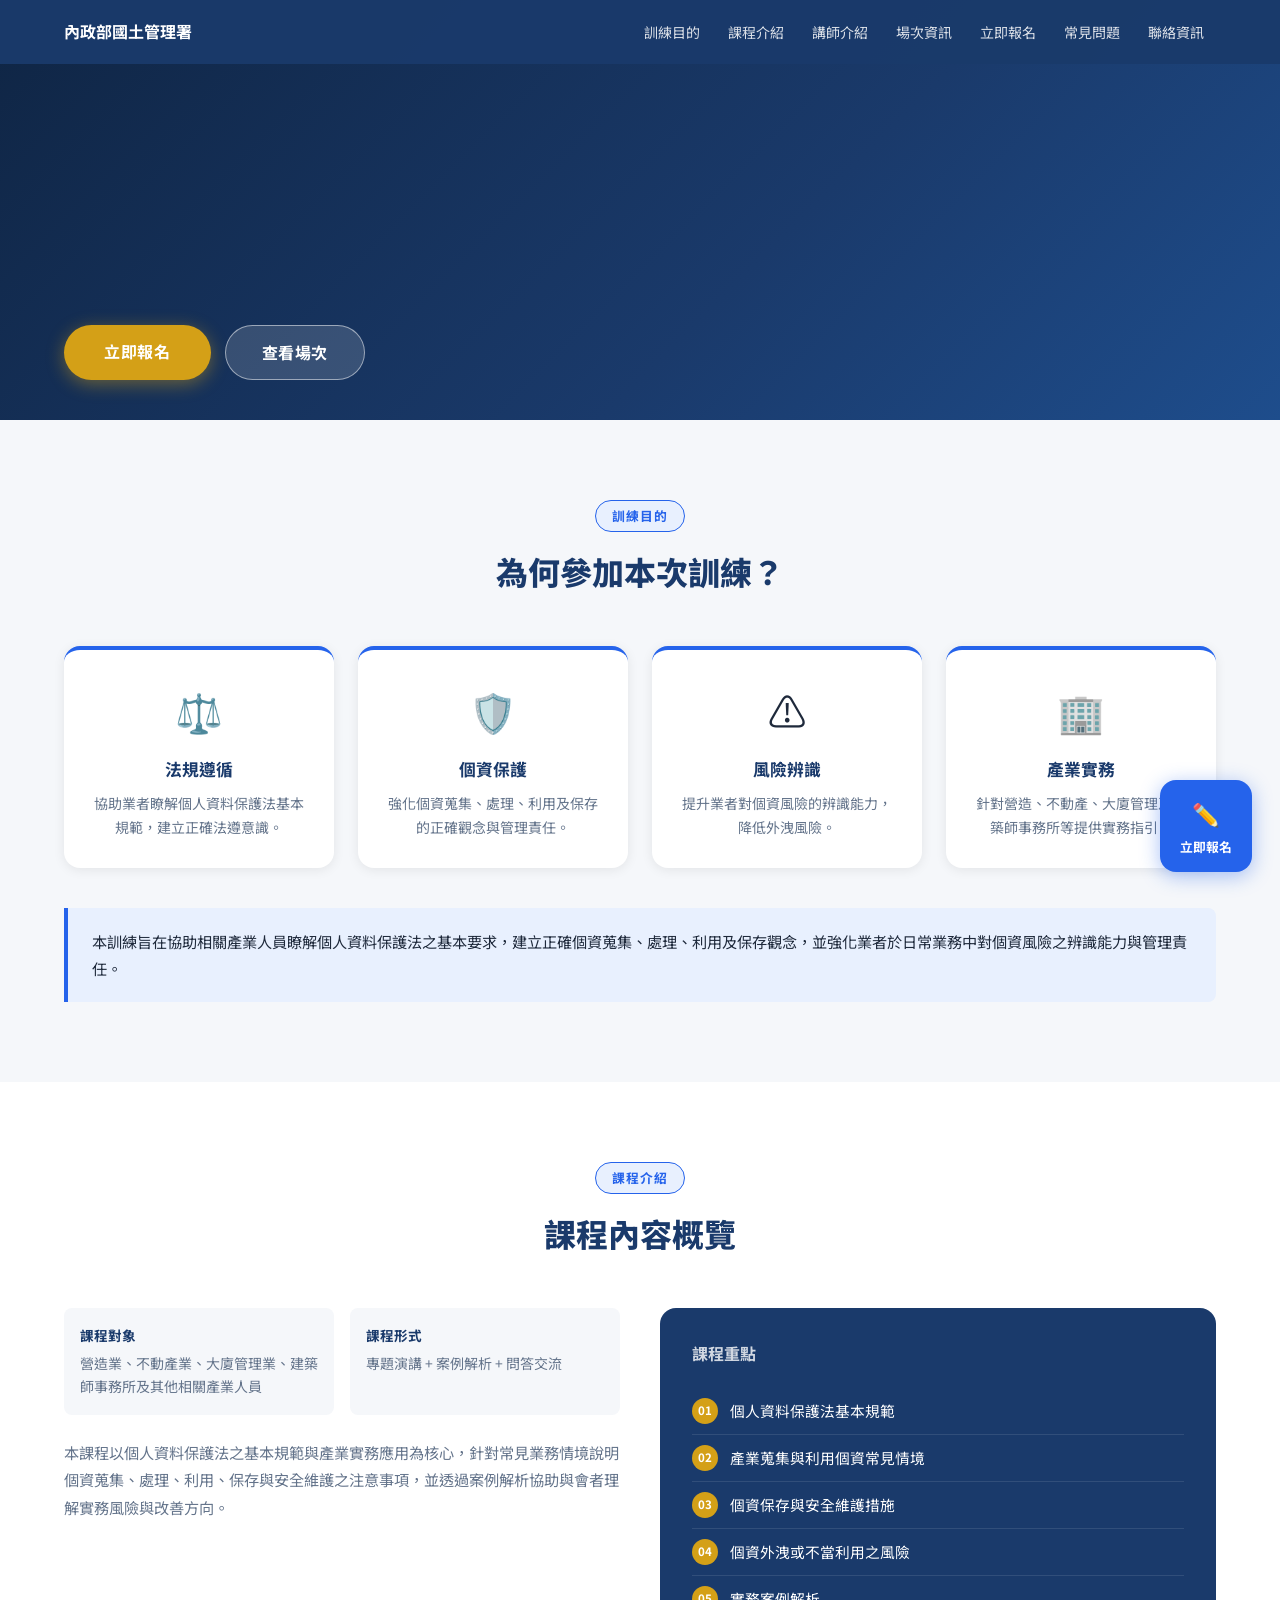
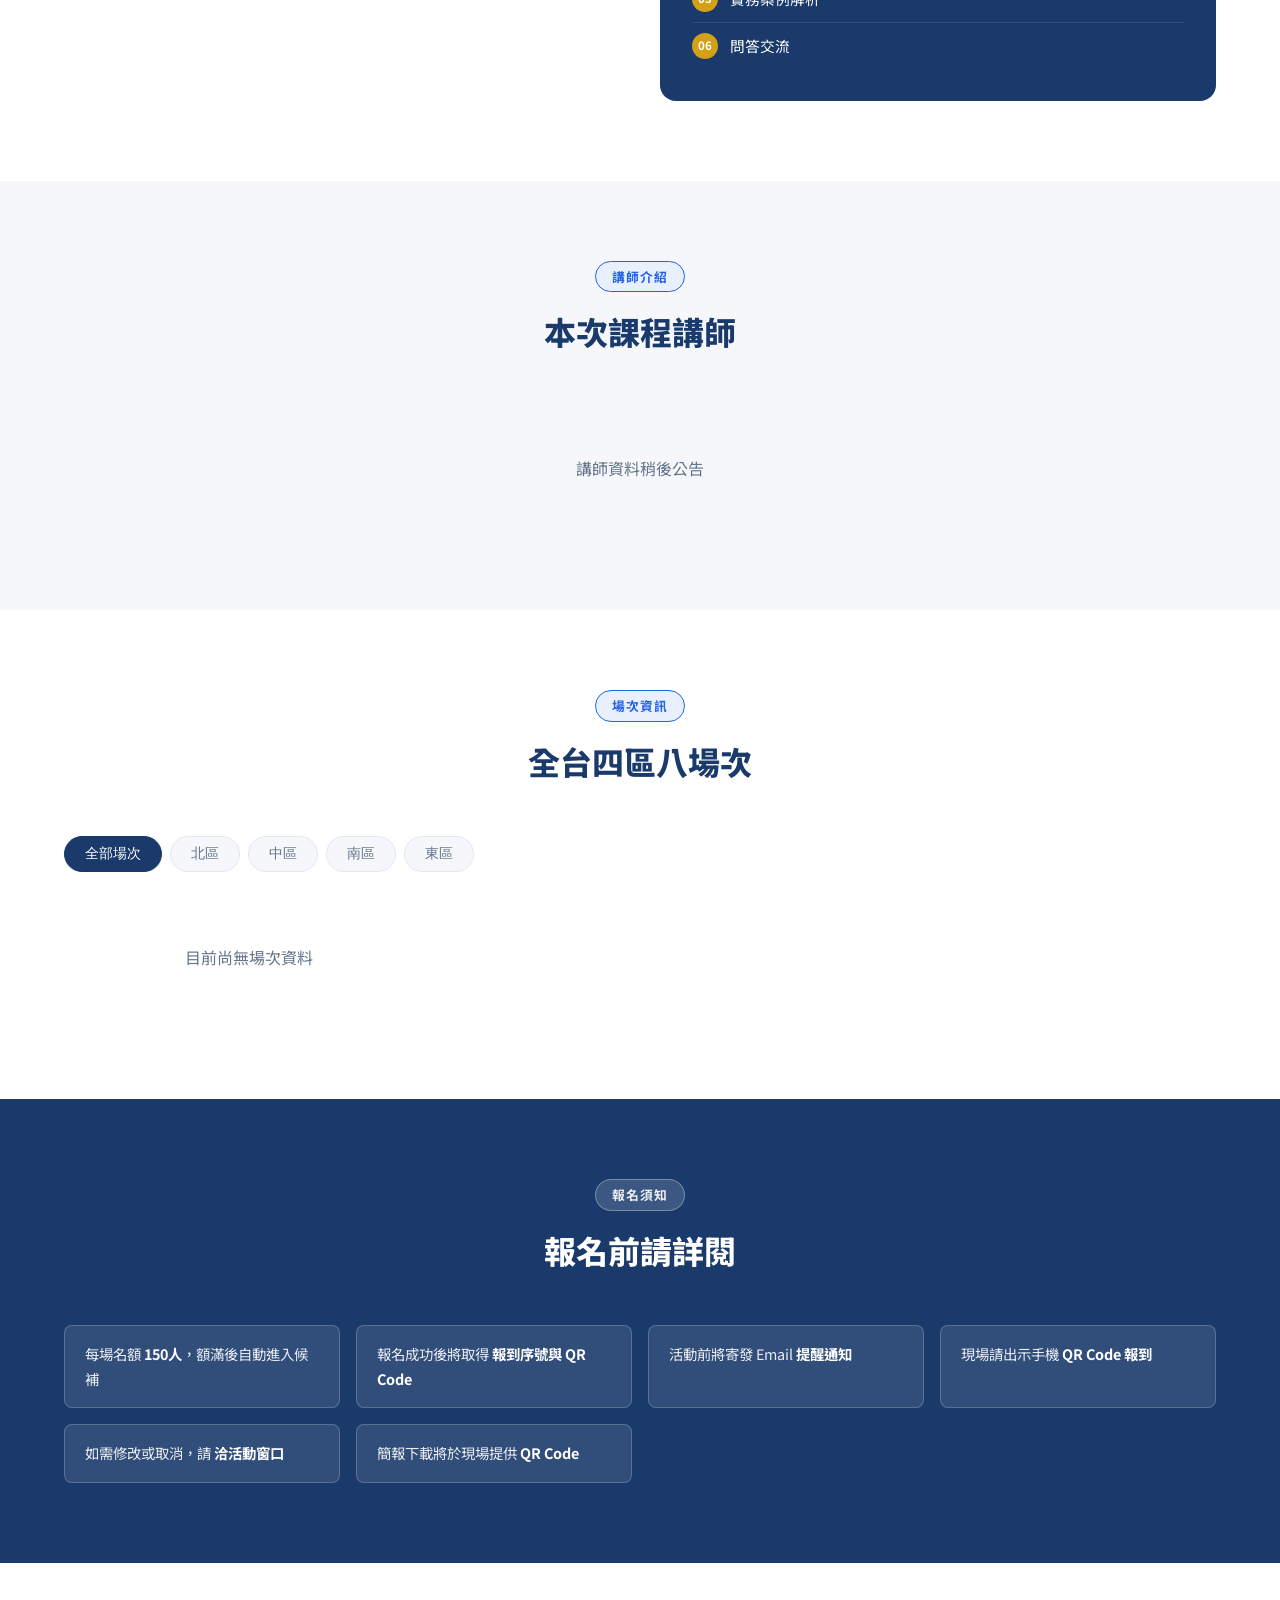
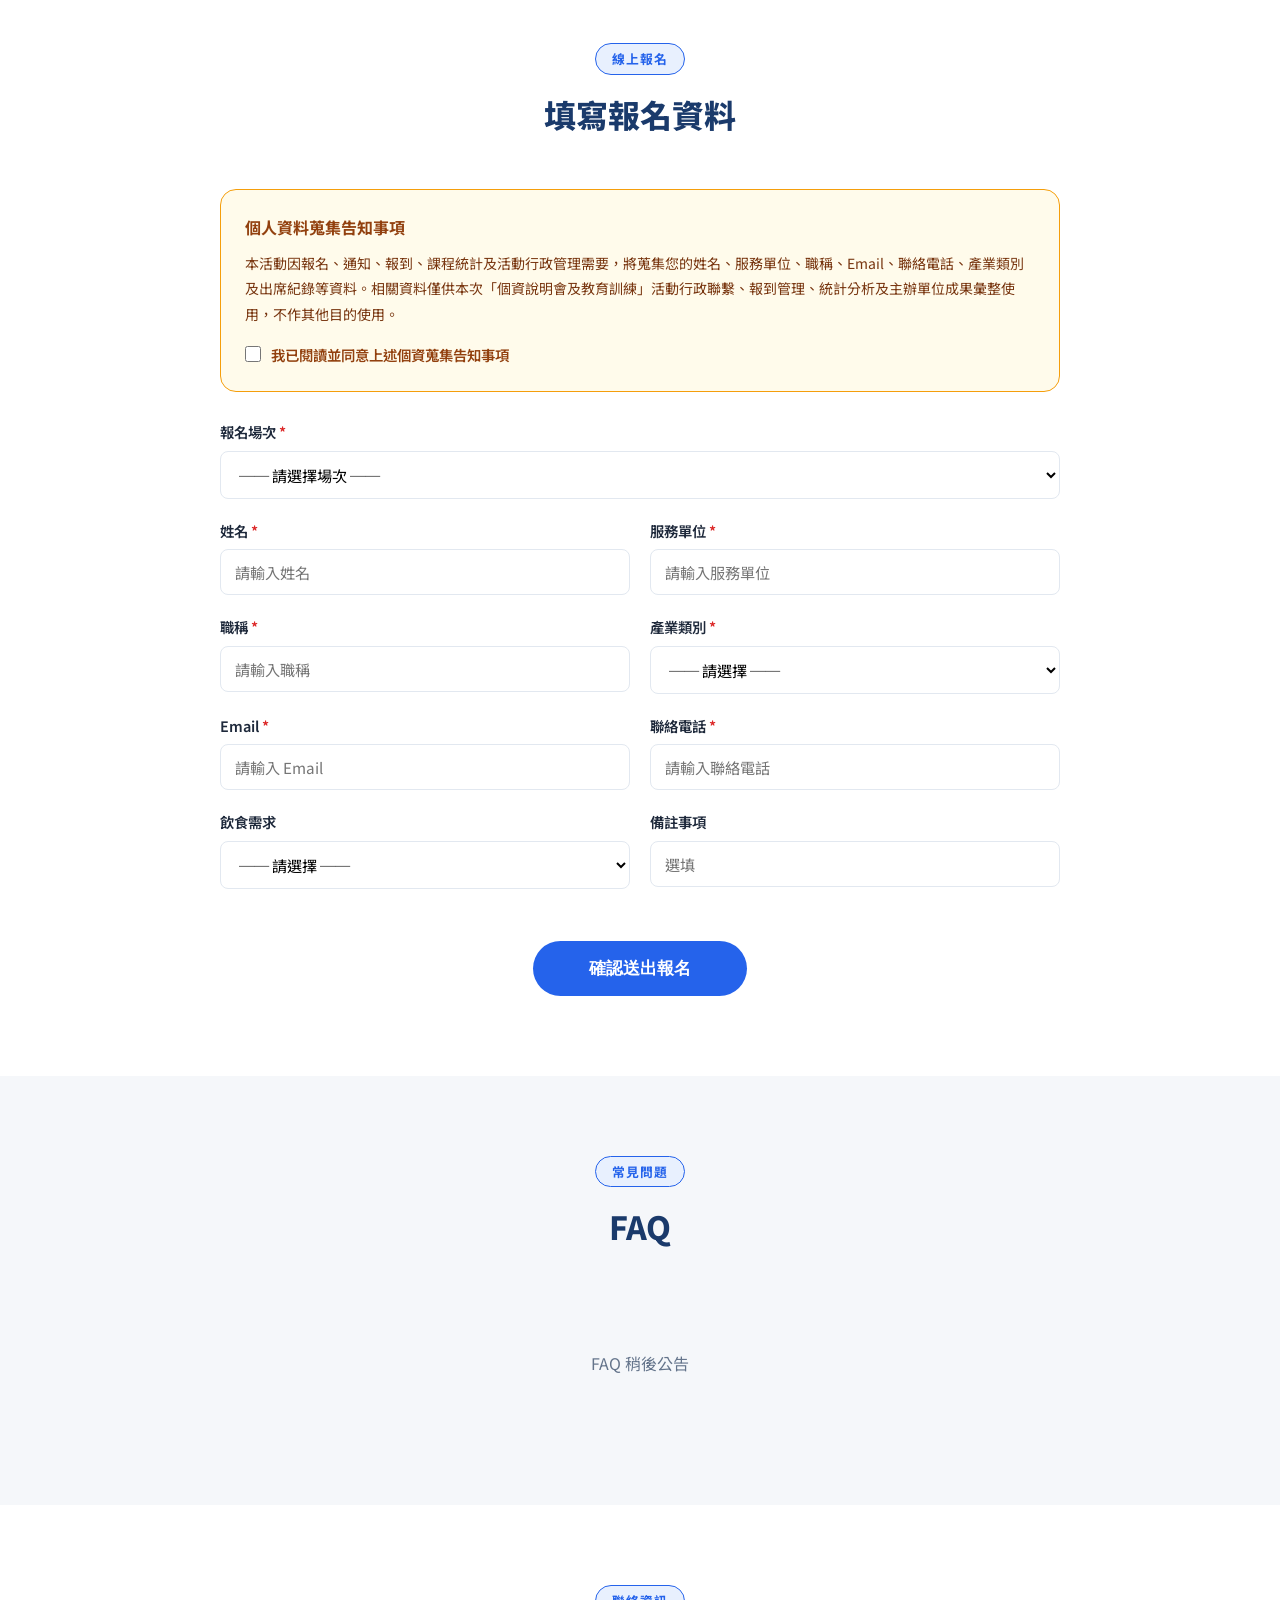
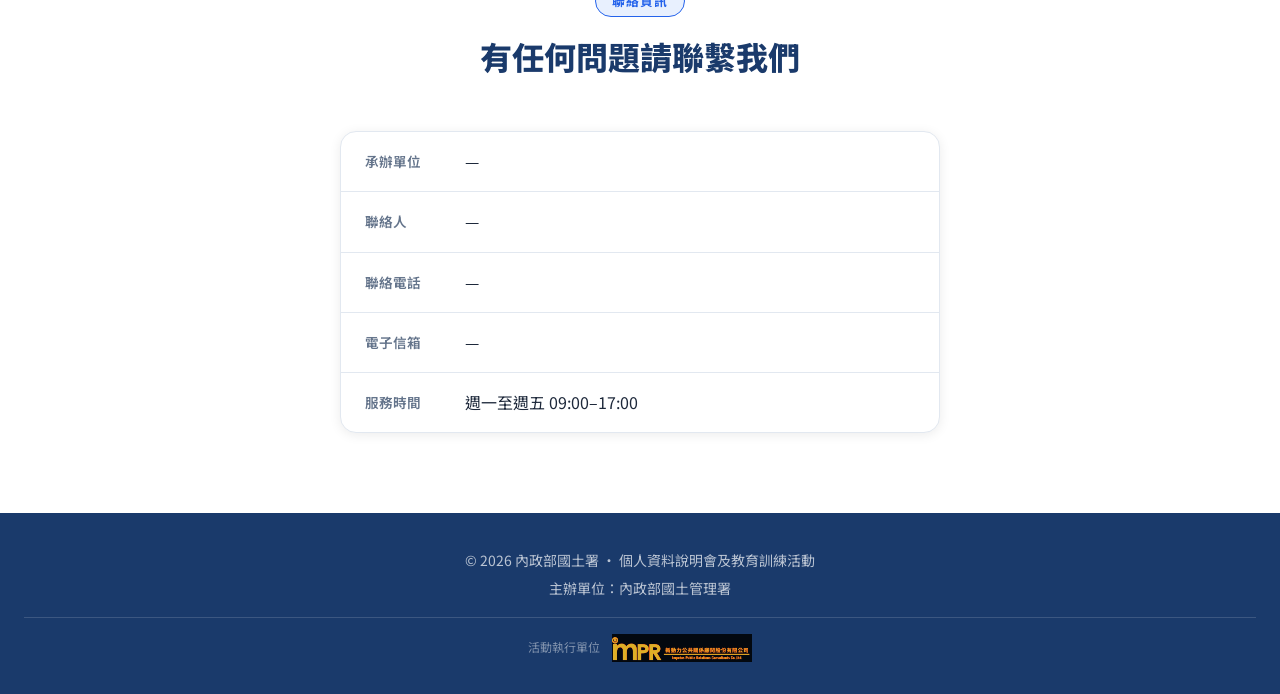
==== commit 85763ecc: "Add files via upload" ====
--- a/index.html
+++ b/index.html
@@ -43,8 +43,7 @@
   height: 64px; display: flex; align-items: center; justify-content: space-between;
 }
 .nav-brand { display: flex; align-items: center; gap: 10px; text-decoration: none; }
-.nav-logo { height: 36px; width: auto; display: none; }
-.nav-logo.loaded { display: block; }
+.nav-logo { height: 36px; width: auto; display: block; max-width: 120px; object-fit: contain; }
 .nav-title { color: #fff; font-weight: 700; font-size: 1rem; white-space: nowrap; }
 .nav-links { list-style: none; display: flex; gap: 4px; }
 .nav-links a {
@@ -66,9 +65,10 @@
   background: linear-gradient(135deg, #0f2544 0%, #1a3a6b 60%, #1e4d8c 100%);
 }
 .hero-bg {
-  position: absolute; inset: 64px 0 0 0;
+  position: absolute; inset: 0 0 0 0;
   background-size: cover; background-position: center center;
   background-repeat: no-repeat;
+  background-color: transparent;
 }
 .hero-actions {
   position: relative; z-index: 2;
@@ -160,6 +160,7 @@
 }
 .speaker-card:hover { transform: translateY(-3px); box-shadow: var(--shadow-l); }
 .speaker-photo { width: 80px; height: 80px; border-radius: 50%; object-fit: cover; border: 3px solid var(--primary-xl); flex-shrink: 0; }
+.speaker-avatar { width: 80px; height: 80px; border-radius: 50%; background: var(--primary-xl); color: var(--primary); display: flex; align-items: center; justify-content: center; font-size: 1.8rem; font-weight: 800; flex-shrink: 0; border: 3px solid var(--primary-xl); }
 .speaker-name { font-size: 1.05rem; font-weight: 700; color: var(--primary); }
 .speaker-org { color: var(--text-s); font-size: .85rem; margin: 2px 0; }
 .speaker-title-badge { display: inline-block; background: var(--primary-xl); color: var(--primary-l); padding: 2px 10px; border-radius: 12px; font-size: .78rem; margin: 6px 0; }
@@ -291,7 +292,7 @@
 <nav class="navbar" id="navbar">
   <div class="nav-inner">
     <div class="nav-brand">
-      <img id="logoImg" src="" alt="內政部國土署" class="nav-logo">
+      <img id="logoImg" src="" alt="內政部國土署" class="nav-logo" style="display:none" onerror="this.style.display='none'">
       <span class="nav-title" id="navTitle">內政部國土管理署</span>
     </div>
     <ul class="nav-links">
@@ -605,54 +606,62 @@
 // ── API ──
 async function api(action, data) {
   if (!GAS_URL || GAS_URL === 'YOUR_GAS_WEBAPP_URL_HERE') {
-    throw new Error('請先設定 GAS_URL');
+    console.warn('[api] GAS_URL 尚未設定，跳過 API 呼叫：', action);
+    return null;
   }
   var payload = Object.assign({ action: action }, data || {});
-  var res = await fetch(GAS_URL, {
-    method: 'POST',
-    headers: { 'Content-Type': 'text/plain;charset=utf-8' },
-    body: JSON.stringify(payload),
-    redirect: 'follow'
-  });
-  if (!res.ok) throw new Error('HTTP ' + res.status);
-  return res.json();
+  try {
+    var res = await fetch(GAS_URL, {
+      method: 'POST',
+      headers: { 'Content-Type': 'text/plain;charset=utf-8' },
+      body: JSON.stringify(payload),
+      redirect: 'follow'
+    });
+    if (!res.ok) throw new Error('HTTP ' + res.status);
+    return res.json();
+  } catch(e) {
+    console.error('[api] 呼叫失敗 ' + action + ':', e.message);
+    return null;
+  }
 }
 
 // ── Settings ──
 async function loadSettings() {
-  try {
-    var res = await api('getSettings');
-    if (!res || !res.success) return;
-    var s = res.data || {};
-
-    // Banner
-    var bannerSrc = s.bannerDataUrl || (s.bannerUrl ? toDriveUrl(s.bannerUrl) : '');
-    if (bannerSrc) {
-      var bg = document.getElementById('heroBg');
-      bg.style.backgroundImage = 'url("' + bannerSrc + '")';
-      bg.style.backgroundSize = 'cover';
-      bg.style.backgroundPosition = 'center center';
-    }
-    // Logo
-    var logoSrc = s.logoDataUrl || (s.logoUrl ? toDriveUrl(s.logoUrl) : '');
-    if (logoSrc) {
-      var logo = document.getElementById('logoImg');
-      logo.src = logoSrc;
-      logo.classList.add('loaded');
-    }
-    // Text
-    if (s.aboutText)  document.getElementById('aboutText').textContent = s.aboutText;
-    if (s.courseDesc) document.getElementById('courseDesc').textContent = s.courseDesc;
-    // Contact
-    setText('contactUnit',    s.contactUnit    || '—');
-    setText('contactPerson',  s.contactPerson  || '—');
-    setText('contactPhone',   s.contactPhone   || '—');
-    setText('contactEmail',   s.contactEmail   || '—');
-    setText('serviceHours',   s.serviceHours   || '週一至週五 09:00–17:00');
-    setText('footerOrganizer',s.activityOrganizer || '內政部國土管理署');
-  } catch(e) {
-    console.warn('loadSettings:', e.message);
+  var res = await api('getSettings');
+  if (!res || !res.success) return;
+  var s = res.data || {};
+
+  // Banner：用 <img> 元素顯示，避免 CSS background 被 content-security 擋
+  var bannerSrc = s.bannerDataUrl || (s.bannerUrl ? toDriveUrl(s.bannerUrl) : '');
+  var heroBg = document.getElementById('heroBg');
+  if (bannerSrc) {
+    heroBg.style.backgroundImage = 'url("' + bannerSrc + '")';
+    heroBg.style.backgroundSize  = 'cover';
+    heroBg.style.backgroundPosition = 'center center';
+    heroBg.style.backgroundRepeat   = 'no-repeat';
   }
+
+  // Logo
+  var logoSrc = s.logoDataUrl || (s.logoUrl ? toDriveUrl(s.logoUrl) : '');
+  var logoEl  = document.getElementById('logoImg');
+  if (logoSrc) {
+    logoEl.onload = function() { logoEl.style.display = 'block'; };
+    logoEl.onerror = function() { logoEl.style.display = 'none'; };
+    logoEl.src = logoSrc;
+    logoEl.classList.add('loaded');
+  }
+
+  // Text
+  if (s.aboutText)  document.getElementById('aboutText').textContent  = s.aboutText;
+  if (s.courseDesc) document.getElementById('courseDesc').textContent = s.courseDesc;
+
+  // Contact
+  setText('contactUnit',     s.contactUnit        || '—');
+  setText('contactPerson',   s.contactPerson      || '—');
+  setText('contactPhone',    s.contactPhone       || '—');
+  setText('contactEmail',    s.contactEmail       || '—');
+  setText('serviceHours',    s.serviceHours       || '週一至週五 09:00–17:00');
+  setText('footerOrganizer', s.activityOrganizer  || '內政部國土管理署');
 }
 
 function setText(id, val) {
@@ -663,10 +672,13 @@
 function toDriveUrl(url) {
   if (!url) return '';
   url = String(url).trim();
+  // 格式1: /d/FILE_ID/
   var m = url.match(/\/d\/([a-zA-Z0-9_-]{10,})/);
-  if (m) return 'https://lh3.googleusercontent.com/d/' + m[1];
+  if (m) return 'https://drive.google.com/uc?export=view&id=' + m[1];
+  // 格式2: ?id=FILE_ID
   var m2 = url.match(/[?&]id=([a-zA-Z0-9_-]{10,})/);
-  if (m2) return 'https://lh3.googleusercontent.com/d/' + m2[1];
+  if (m2) return 'https://drive.google.com/uc?export=view&id=' + m2[1];
+  // 已是直連 URL，直接回傳
   return url;
 }
 
@@ -676,7 +688,7 @@
   var sel  = document.getElementById('sessionId');
   try {
     var res = await api('getSessions');
-    if (!Array.isArray(res) || !res.length) {
+    if (!res || !Array.isArray(res) || !res.length) {
       grid.innerHTML = '<div class="empty-state">目前尚無場次資料</div>';
       return;
     }
@@ -748,12 +760,14 @@
   var grid = document.getElementById('speakersGrid');
   try {
     var res = await api('getSpeakers');
-    if (!Array.isArray(res) || !res.length) { grid.innerHTML = '<div class="empty-state">講師資料稍後公告</div>'; return; }
+    if (!res || !Array.isArray(res) || !res.length) { grid.innerHTML = '<div class="empty-state">講師資料稍後公告</div>'; return; }
     grid.innerHTML = res.map(function(s) {
       var tags = (s.speakerTags||'').split(',').filter(Boolean).map(function(t){ return '<span class="tag">' + t.trim() + '</span>'; }).join('');
       var dataStr = JSON.stringify(s).replace(/"/g, '&quot;');
-      return '<div class="speaker-card">' +
-        '<img class="speaker-photo" src="' + (s.speakerPhotoUrl||'') + '" alt="' + s.speakerName + '" onerror="this.src=\'https://via.placeholder.com/80?text=講師\'">' +
+      var photoHtml = s.speakerPhotoUrl
+        ? '<img class="speaker-photo" src="' + toDriveUrl(s.speakerPhotoUrl) + '" alt="' + s.speakerName + '" onerror="this.outerHTML=\'<div class=\\"speaker-avatar\\">' + (s.speakerName||'?')[0] + '</div>\'">'
+        : '<div class="speaker-avatar">' + (s.speakerName||'?')[0] + '</div>';
+      return '<div class="speaker-card">' + photoHtml +
         '<div><h3 class="speaker-name">' + s.speakerName + '</h3>' +
         '<p class="speaker-org">' + (s.speakerOrganization||'') + '</p>' +
         '<span class="speaker-title-badge">' + (s.speakerTitle||'') + '</span>' +
@@ -770,7 +784,7 @@
 function openSpeakerModal(s) {
   document.getElementById('speakerModalContent').innerHTML =
     '<div class="modal-speaker-header">' +
-    '<img class="modal-photo" src="' + (s.speakerPhotoUrl||'') + '" onerror="this.src=\'https://via.placeholder.com/80?text=講師\'">' +
+    '<img class="modal-photo" src="' + toDriveUrl(s.speakerPhotoUrl||'') + '" onerror="this.style.display=\'none\'">' +
     '<div><h2>' + s.speakerName + '</h2><p>' + (s.speakerOrganization||'') + ' · ' + (s.speakerTitle||'') + '</p></div></div>' +
     (s.education  ? '<div class="modal-section"><strong>學歷</strong><p>' + s.education  + '</p></div>' : '') +
     (s.expertise  ? '<div class="modal-section"><strong>專業領域</strong><p>' + s.expertise  + '</p></div>' : '') +
@@ -792,7 +806,7 @@
   var list = document.getElementById('faqList');
   try {
     var res = await api('getFAQ');
-    if (!Array.isArray(res) || !res.length) { list.innerHTML = '<div class="empty-state">FAQ 稍後公告</div>'; return; }
+    if (!res || !Array.isArray(res) || !res.length) { list.innerHTML = '<div class="empty-state">FAQ 稍後公告</div>'; return; }
     list.innerHTML = res.map(function(f, i) {
       return '<div class="faq-item">' +
         '<button class="faq-question" onclick="toggleFAQ(' + i + ')">' +
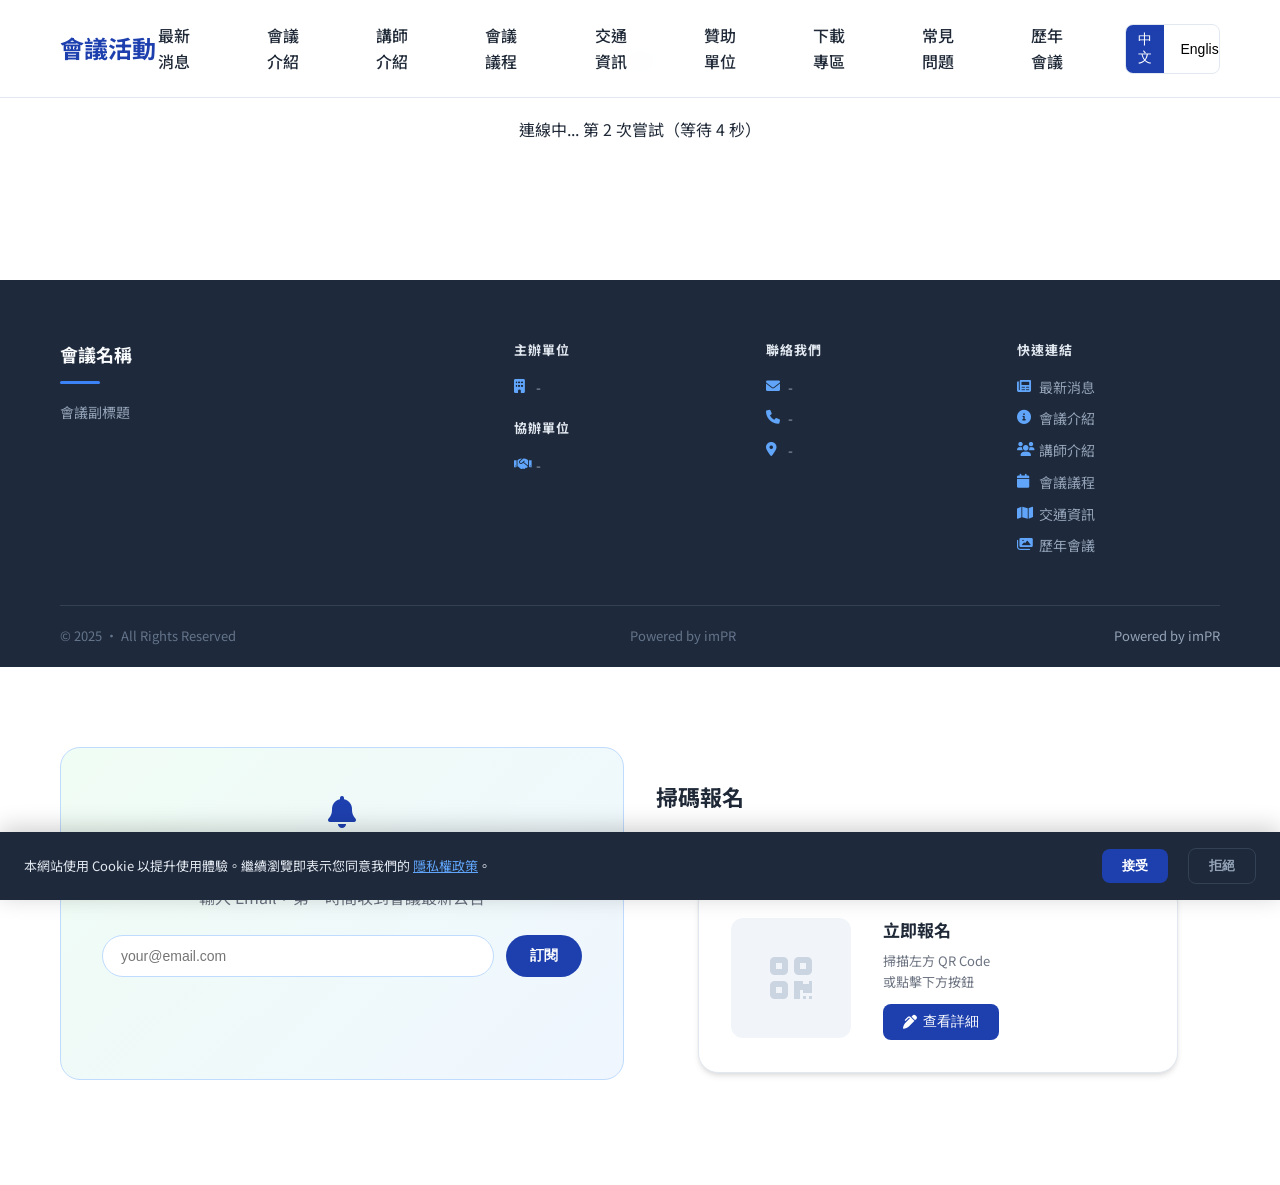
==== commit 0c513bd7: "Add files via upload" ====
--- a/index.html
+++ b/index.html
@@ -1,933 +1,3379 @@
 <!DOCTYPE html>
 <html lang="zh-TW">
 <head>
-<meta charset="UTF-8">
-<meta name="viewport" content="width=device-width, initial-scale=1.0">
-<title>內政部國土署 個資說明會及教育訓練</title>
-<link rel="preconnect" href="https://fonts.googleapis.com">
-<link href="https://fonts.googleapis.com/css2?family=Noto+Sans+TC:wght@400;500;700;900&display=swap" rel="stylesheet">
-<style>
-/* ── Reset ── */
-*, *::before, *::after { box-sizing: border-box; margin: 0; padding: 0; }
-:root {
-  --primary:   #1a3a6b;
-  --primary-l: #2563eb;
-  --primary-xl:#e8f0fe;
-  --accent:    #d4a017;
-  --text:      #1e293b;
-  --text-s:    #64748b;
-  --border:    #e2e8f0;
-  --gray-bg:   #f5f7fa;
-  --white:     #ffffff;
-  --success:   #16a34a;
-  --warn:      #d97706;
-  --danger:    #dc2626;
-  --radius:    8px;
-  --radius-l:  16px;
-  --shadow:    0 2px 12px rgba(0,0,0,.08);
-  --shadow-l:  0 8px 32px rgba(0,0,0,.12);
-  font-family: 'Noto Sans TC', sans-serif;
-}
-html { scroll-behavior: smooth; }
-body { color: var(--text); background: var(--white); line-height: 1.7; }
-
-/* ── Navbar ── */
-.navbar {
-  position: fixed; top: 0; left: 0; right: 0; z-index: 900;
-  background: rgba(26,58,107,0.97);
-  transition: box-shadow .3s;
-}
-.navbar.scrolled { box-shadow: 0 4px 24px rgba(0,0,0,.25); }
-.nav-inner {
-  max-width: 1200px; margin: 0 auto; padding: 0 24px;
-  height: 64px; display: flex; align-items: center; justify-content: space-between;
-}
-.nav-brand { display: flex; align-items: center; gap: 10px; text-decoration: none; }
-.nav-logo { height: 36px; width: auto; display: block; max-width: 120px; object-fit: contain; }
-.nav-title { color: #fff; font-weight: 700; font-size: 1rem; white-space: nowrap; }
-.nav-links { list-style: none; display: flex; gap: 4px; }
-.nav-links a {
-  color: rgba(255,255,255,.85); text-decoration: none;
-  padding: 6px 12px; border-radius: 6px; font-size: .875rem; transition: all .2s;
-}
-.nav-links a:hover { color: #fff; background: rgba(255,255,255,.15); }
-.hamburger { display: none; background: none; border: none; color: #fff; font-size: 1.5rem; cursor: pointer; padding: 4px; }
-.mobile-menu { display: none; flex-direction: column; background: var(--primary); }
-.mobile-menu a { color: #fff; text-decoration: none; padding: 12px 24px; border-bottom: 1px solid rgba(255,255,255,.1); font-size: .9rem; }
-.mobile-menu.open { display: flex; }
-
-/* ── Hero ── */
-.hero {
-  position: relative;
-  height: 420px; min-height: 420px;
-  display: flex; align-items: flex-end;
-  padding-top: 64px; overflow: hidden;
-  background: linear-gradient(135deg, #0f2544 0%, #1a3a6b 60%, #1e4d8c 100%);
-}
-.hero-bg {
-  position: absolute; inset: 0 0 0 0;
-  background-size: cover; background-position: center center;
-  background-repeat: no-repeat;
-  background-color: transparent;
-}
-.hero-actions {
-  position: relative; z-index: 2;
-  width: 100%; max-width: 1200px; margin: 0 auto;
-  padding: 0 24px 40px;
-  display: flex; gap: 14px; flex-wrap: wrap;
-}
-.btn-hero {
-  display: inline-block; background: var(--accent); color: #fff;
-  padding: 13px 40px; border-radius: 50px; font-size: 1rem; font-weight: 700;
-  text-decoration: none; letter-spacing: .04em;
-  box-shadow: 0 4px 18px rgba(212,160,23,.45); transition: all .3s;
-}
-.btn-hero:hover { background: #b8890f; transform: translateY(-2px); }
-.btn-hero-secondary {
-  display: inline-block; background: rgba(255,255,255,.15); color: #fff;
-  border: 1.5px solid rgba(255,255,255,.5); padding: 13px 36px; border-radius: 50px;
-  font-size: 1rem; font-weight: 700; text-decoration: none; letter-spacing: .04em;
-  transition: all .3s;
-}
-.btn-hero-secondary:hover { background: rgba(255,255,255,.25); transform: translateY(-2px); }
-
-/* ── Float Btn ── */
-.float-btn {
-  position: fixed; bottom: 28px; right: 28px; z-index: 800;
-  transition: opacity .3s; opacity: 1;
-}
-.float-btn-link {
-  display: flex; flex-direction: column; align-items: center; gap: 4px;
-  background: var(--primary-l); color: #fff; text-decoration: none;
-  padding: 14px 20px; border-radius: 16px;
-  box-shadow: 0 4px 20px rgba(37,99,235,.4); transition: all .3s;
-}
-.float-btn-link:hover { background: var(--primary); transform: translateY(-2px); }
-.float-icon { font-size: 1.4rem; }
-.float-text { font-size: .8rem; font-weight: 700; }
-
-/* ── Container & Section ── */
-.container { max-width: 1200px; margin: 0 auto; padding: 0 24px; }
-.section { padding: 80px 0; }
-.section-gray { background: var(--gray-bg); }
-.section-blue { background: var(--primary); }
-.section-header { text-align: center; margin-bottom: 48px; }
-.section-tag {
-  display: inline-block; background: var(--primary-xl); color: var(--primary-l);
-  border: 1px solid var(--primary-l); padding: 4px 16px; border-radius: 20px;
-  font-size: .8rem; font-weight: 700; letter-spacing: .08em; margin-bottom: 12px;
-}
-.section-tag.light { background: rgba(255,255,255,.15); color: rgba(255,255,255,.9); border-color: rgba(255,255,255,.3); }
-.section-title { font-size: clamp(1.5rem, 3vw, 2rem); font-weight: 800; color: var(--primary); }
-.section-title.light { color: #fff; }
-
-/* ── About ── */
-.about-grid { display: grid; grid-template-columns: repeat(auto-fit, minmax(220px, 1fr)); gap: 24px; margin-bottom: 40px; }
-.about-card {
-  background: var(--white); border-radius: var(--radius-l); padding: 28px 24px;
-  box-shadow: var(--shadow); text-align: center; border-top: 4px solid var(--primary-l);
-  transition: transform .2s;
-}
-.about-card:hover { transform: translateY(-4px); box-shadow: var(--shadow-l); }
-.about-icon { font-size: 2.4rem; margin-bottom: 12px; }
-.about-card h3 { font-size: 1.05rem; color: var(--primary); margin-bottom: 8px; font-weight: 700; }
-.about-card p { color: var(--text-s); font-size: .875rem; }
-.about-text {
-  background: var(--primary-xl); border-left: 4px solid var(--primary-l);
-  border-radius: 0 var(--radius) var(--radius) 0; padding: 20px 24px; color: var(--text);
-  font-size: .95rem; line-height: 1.8;
-}
-
-/* ── Course ── */
-.course-layout { display: grid; grid-template-columns: 1fr 1fr; gap: 40px; align-items: start; }
-.course-meta-grid { display: grid; grid-template-columns: 1fr 1fr; gap: 16px; margin-bottom: 24px; }
-.course-meta-item { background: var(--gray-bg); border-radius: var(--radius); padding: 16px; }
-.course-meta-item strong { display: block; color: var(--primary); margin-bottom: 4px; font-size: .85rem; font-weight: 700; }
-.course-meta-item p { color: var(--text-s); font-size: .875rem; }
-.course-desc { color: var(--text-s); font-size: .95rem; line-height: 1.8; }
-.course-topics { background: var(--primary); border-radius: var(--radius-l); padding: 32px; color: #fff; }
-.course-topics h3 { margin-bottom: 20px; font-size: 1rem; font-weight: 700; opacity: .8; }
-.topic-list { list-style: none; }
-.topic-list li { display: flex; align-items: center; gap: 12px; padding: 10px 0; border-bottom: 1px solid rgba(255,255,255,.1); font-size: .92rem; }
-.topic-list li:last-child { border-bottom: none; }
-.topic-num { background: var(--accent); color: #fff; width: 26px; height: 26px; border-radius: 50%; display: flex; align-items: center; justify-content: center; font-size: .72rem; font-weight: 700; flex-shrink: 0; }
-
-/* ── Speakers ── */
-.speakers-grid { display: grid; grid-template-columns: repeat(auto-fit, minmax(300px, 1fr)); gap: 24px; }
-.speaker-card {
-  background: var(--white); border-radius: var(--radius-l); padding: 24px;
-  box-shadow: var(--shadow); display: flex; gap: 18px; transition: transform .2s;
-}
-.speaker-card:hover { transform: translateY(-3px); box-shadow: var(--shadow-l); }
-.speaker-photo { width: 80px; height: 80px; border-radius: 50%; object-fit: cover; border: 3px solid var(--primary-xl); flex-shrink: 0; }
-.speaker-avatar { width: 80px; height: 80px; border-radius: 50%; background: var(--primary-xl); color: var(--primary); display: flex; align-items: center; justify-content: center; font-size: 1.8rem; font-weight: 800; flex-shrink: 0; border: 3px solid var(--primary-xl); }
-.speaker-name { font-size: 1.05rem; font-weight: 700; color: var(--primary); }
-.speaker-org { color: var(--text-s); font-size: .85rem; margin: 2px 0; }
-.speaker-title-badge { display: inline-block; background: var(--primary-xl); color: var(--primary-l); padding: 2px 10px; border-radius: 12px; font-size: .78rem; margin: 6px 0; }
-.speaker-tags { display: flex; flex-wrap: wrap; gap: 6px; margin: 6px 0; }
-.tag { background: var(--gray-bg); color: var(--text-s); padding: 2px 10px; border-radius: 12px; font-size: .75rem; }
-.speaker-short-bio { color: var(--text-s); font-size: .875rem; line-height: 1.6; margin: 8px 0; }
-.btn-speaker-detail { background: none; border: 1px solid var(--primary-l); color: var(--primary-l); padding: 6px 14px; border-radius: 6px; font-size: .8rem; cursor: pointer; transition: all .2s; }
-.btn-speaker-detail:hover { background: var(--primary-xl); }
-
-/* ── Sessions ── */
-.sessions-tabs { display: flex; gap: 8px; flex-wrap: wrap; margin-bottom: 24px; }
-.tab-btn { background: var(--gray-bg); border: 1px solid var(--border); color: var(--text-s); padding: 8px 20px; border-radius: 30px; font-size: .875rem; cursor: pointer; transition: all .2s; }
-.tab-btn.active, .tab-btn:hover { background: var(--primary); color: #fff; border-color: var(--primary); }
-.sessions-grid { display: grid; grid-template-columns: repeat(auto-fill, minmax(280px, 1fr)); gap: 20px; }
-.session-card { background: var(--white); border-radius: var(--radius-l); padding: 24px; box-shadow: var(--shadow); border: 1px solid var(--border); transition: transform .2s; }
-.session-card:hover { transform: translateY(-3px); box-shadow: var(--shadow-l); }
-.session-card-header { display: flex; gap: 8px; margin-bottom: 12px; }
-.session-region { background: var(--primary); color: #fff; padding: 3px 12px; border-radius: 20px; font-size: .78rem; font-weight: 700; }
-.session-slot { background: var(--primary-xl); color: var(--primary-l); padding: 3px 12px; border-radius: 20px; font-size: .78rem; }
-.session-name { font-size: 1rem; font-weight: 700; color: var(--primary); margin-bottom: 12px; }
-.session-detail { font-size: .875rem; color: var(--text-s); padding: 3px 0; display: flex; gap: 8px; }
-.quota-bar { height: 6px; background: #e2e8f0; border-radius: 3px; margin: 12px 0 6px; overflow: hidden; }
-.quota-fill { height: 100%; background: linear-gradient(90deg, #16a34a, #22c55e); border-radius: 3px; transition: width .5s; }
-.quota-text { font-size: .8rem; color: var(--text-s); margin-bottom: 12px; }
-.btn-session { width: 100%; padding: 10px; border: none; border-radius: var(--radius); background: var(--primary-l); color: #fff; font-size: .9rem; font-weight: 700; cursor: pointer; transition: all .2s; }
-.btn-session:hover { background: var(--primary); }
-.btn-session.btn-waitlist { background: var(--warn); }
-.badge-closed { display: block; text-align: center; color: var(--text-s); font-size: .85rem; padding: 8px 0; }
-
-/* ── Notice ── */
-.notice-grid { display: grid; grid-template-columns: repeat(auto-fit, minmax(240px, 1fr)); gap: 16px; }
-.notice-item { background: rgba(255,255,255,.1); border: 1px solid rgba(255,255,255,.2); border-radius: var(--radius); padding: 16px 20px; color: rgba(255,255,255,.9); font-size: .9rem; }
-.notice-item strong { color: #fff; }
-
-/* ── Form ── */
-.privacy-box { background: #fffbeb; border: 1px solid #f59e0b; border-radius: var(--radius-l); padding: 24px; margin-bottom: 28px; }
-.privacy-title { font-weight: 700; color: #92400e; margin-bottom: 10px; }
-.privacy-text { font-size: .875rem; color: #78350f; line-height: 1.8; margin-bottom: 16px; }
-.privacy-check { display: flex; align-items: flex-start; gap: 10px; cursor: pointer; font-size: .9rem; font-weight: 600; color: #92400e; }
-.privacy-check input { margin-top: 3px; width: 16px; height: 16px; cursor: pointer; }
-.reg-form { max-width: 840px; margin: 0 auto; }
-.form-group { margin-bottom: 20px; }
-.form-row { display: grid; grid-template-columns: 1fr 1fr; gap: 20px; }
-.form-label { display: block; font-weight: 600; color: var(--text); margin-bottom: 6px; font-size: .9rem; }
-.form-label.required::after { content: ' *'; color: var(--danger); }
-.form-control { width: 100%; padding: 11px 14px; border: 1.5px solid var(--border); border-radius: var(--radius); font-size: .95rem; font-family: inherit; transition: border-color .2s, box-shadow .2s; background: var(--white); }
-.form-control:focus { outline: none; border-color: var(--primary-l); box-shadow: 0 0 0 3px rgba(37,99,235,.12); }
-.session-quota { margin-top: 6px; font-size: .875rem; }
-.quota-ok { color: var(--success); }
-.quota-full { color: var(--warn); }
-.form-submit { text-align: center; margin-top: 32px; }
-.error-msg { background: #fee2e2; color: var(--danger); border: 1px solid #fca5a5; border-radius: var(--radius); padding: 12px 16px; margin-bottom: 16px; font-size: .9rem; display: none; }
-.btn-primary { display: inline-block; background: var(--primary-l); color: #fff; border: none; padding: 12px 32px; border-radius: var(--radius); font-size: .95rem; font-weight: 700; cursor: pointer; transition: all .2s; }
-.btn-primary:hover { background: var(--primary); }
-.btn-primary:disabled { opacity: .6; cursor: not-allowed; }
-.btn-large { padding: 16px 56px; font-size: 1.05rem; border-radius: 50px; }
-
-/* ── Success Panel ── */
-.success-panel { max-width: 600px; margin: 0 auto; text-align: center; padding: 40px 24px; display: none; }
-.success-icon { font-size: 4rem; margin-bottom: 16px; }
-.success-panel h2 { font-size: 1.75rem; color: var(--primary); margin-bottom: 24px; }
-.success-info { background: var(--gray-bg); border-radius: var(--radius-l); padding: 20px; margin-bottom: 24px; text-align: left; }
-.success-row { display: flex; gap: 16px; padding: 8px 0; border-bottom: 1px solid var(--border); font-size: .9rem; }
-.success-row:last-child { border-bottom: none; }
-.success-row strong { color: var(--text-s); width: 60px; flex-shrink: 0; }
-.status-badge { padding: 2px 12px; border-radius: 12px; font-weight: 700; font-size: .875rem; }
-.badge-ok { background: #dcfce7; color: var(--success); }
-.badge-wait { background: #fef3c7; color: var(--warn); }
-.qr-section { margin: 20px 0; }
-.qr-label { font-weight: 700; color: var(--primary); margin-bottom: 10px; }
-.qr-image { width: 200px; height: 200px; border: 4px solid var(--border); border-radius: var(--radius); }
-.qr-hint { color: var(--text-s); font-size: .85rem; margin-top: 8px; }
-.reg-no-box { background: var(--primary-xl); color: var(--primary); padding: 10px 20px; border-radius: var(--radius); display: inline-block; font-size: .9rem; margin-top: 12px; }
-.success-note { color: var(--text-s); font-size: .875rem; margin: 16px 0 24px; }
-
-/* ── FAQ ── */
-.faq-list { max-width: 800px; margin: 0 auto; }
-.faq-item { border: 1px solid var(--border); border-radius: var(--radius); margin-bottom: 10px; overflow: hidden; }
-.faq-question { width: 100%; display: flex; justify-content: space-between; align-items: center; padding: 16px 20px; background: var(--white); border: none; cursor: pointer; font-size: .95rem; font-weight: 600; color: var(--primary); text-align: left; transition: background .2s; }
-.faq-question:hover { background: var(--primary-xl); }
-.faq-arrow { color: var(--text-s); flex-shrink: 0; margin-left: 12px; }
-.faq-answer { display: none; padding: 16px 20px; background: var(--gray-bg); color: var(--text-s); font-size: .9rem; line-height: 1.7; border-top: 1px solid var(--border); }
-.faq-answer.open { display: block; }
-
-/* ── Contact ── */
-.contact-card { max-width: 600px; margin: 0 auto; background: var(--white); border: 1px solid var(--border); border-radius: var(--radius-l); overflow: hidden; box-shadow: var(--shadow); }
-.contact-item { display: flex; gap: 20px; padding: 16px 24px; border-bottom: 1px solid var(--border); align-items: center; }
-.contact-item:last-child { border-bottom: none; }
-.contact-label { color: var(--text-s); font-size: .85rem; width: 80px; flex-shrink: 0; font-weight: 600; }
-
-/* ── Footer ── */
-.footer { background: var(--primary); color: rgba(255,255,255,.7); text-align: center; padding: 32px 24px; }
-.footer p { font-size: .875rem; margin: 4px 0; }
-
-/* ── Modal ── */
-.modal-overlay { display: none; position: fixed; inset: 0; z-index: 1000; background: rgba(0,0,0,.5); align-items: center; justify-content: center; padding: 20px; }
-.modal-overlay.open { display: flex; }
-.modal-box { background: var(--white); border-radius: var(--radius-l); max-width: 640px; width: 100%; max-height: 90vh; overflow-y: auto; padding: 32px; position: relative; box-shadow: 0 20px 60px rgba(0,0,0,.2); }
-.modal-close { position: absolute; top: 16px; right: 16px; background: none; border: 1px solid var(--border); width: 32px; height: 32px; border-radius: 50%; cursor: pointer; font-size: 1rem; color: var(--text-s); }
-.modal-speaker-header { display: flex; gap: 16px; align-items: center; margin-bottom: 20px; }
-.modal-photo { width: 80px; height: 80px; border-radius: 50%; object-fit: cover; }
-.modal-speaker-header h2 { font-size: 1.2rem; color: var(--primary); }
-.modal-speaker-header p { color: var(--text-s); font-size: .875rem; }
-.modal-section { margin-bottom: 16px; }
-.modal-section strong { display: block; color: var(--primary); margin-bottom: 6px; font-size: .875rem; font-weight: 700; }
-.modal-section p { color: var(--text-s); font-size: .9rem; line-height: 1.7; }
-
-/* ── Loading ── */
-.loading-state, .empty-state { text-align: center; padding: 48px; color: var(--text-s); }
-
-/* ── RWD ── */
-@media (max-width: 768px) {
-  .nav-links { display: none; }
-  .hamburger { display: block; }
-  .hero { height: 260px; min-height: 260px; }
-  .form-row { grid-template-columns: 1fr; }
-  .course-layout { grid-template-columns: 1fr; }
-  .course-meta-grid { grid-template-columns: 1fr; }
-  .sessions-grid { grid-template-columns: 1fr; }
-  .float-btn { bottom: 16px; right: 16px; }
-  .section { padding: 56px 0; }
-  .hero-actions { padding: 0 16px 28px; }
-}
-</style>
+    <meta charset="UTF-8">
+    <meta name="viewport" content="width=device-width, initial-scale=1.0">
+    <title>會議活動官方網站</title>
+    <link rel="icon" type="image/svg+xml" href="data:image/svg+xml,<svg xmlns='http://www.w3.org/2000/svg' viewBox='0 0 100 100'><text y='.9em' font-size='90'>🎓</text></svg>">
+    <!-- imPR-conf-v7 -->
+    <link rel="preconnect" href="https://fonts.googleapis.com">
+    <link href="https://fonts.googleapis.com/css2?family=Noto+Sans+TC:wght@300;400;500;600;700;800&display=swap" rel="stylesheet">
+    <link rel="stylesheet" href="https://cdnjs.cloudflare.com/ajax/libs/font-awesome/6.0.0/css/all.min.css">
+    <style>
+        /* CSS 樣式 */
+        :root {
+            --primary-color: #1e40af;
+            --primary-light: #3b82f6;
+            --primary-dark: #1e3a8a;
+            --secondary-color: #64748b;
+            --accent-color: #f59e0b;
+            --success-color: #10b981;
+            --danger-color: #ef4444;
+            --text-color: #1f2937;
+            --text-light: #6b7280;
+            --bg-color: #ffffff;
+            --bg-light: #f8fafc;
+            --bg-gray: #f1f5f9;
+            --border-color: #e2e8f0;
+            --shadow: 0 4px 6px -1px rgba(0, 0, 0, 0.1), 0 2px 4px -1px rgba(0, 0, 0, 0.06);
+            --shadow-lg: 0 10px 15px -3px rgba(0, 0, 0, 0.1), 0 4px 6px -2px rgba(0, 0, 0, 0.05);
+            --border-radius: 8px;
+            --border-radius-lg: 12px;
+            --transition: all 0.3s ease;
+        }
+
+        * {
+            margin: 0;
+            padding: 0;
+            box-sizing: border-box;
+        }
+
+        body {
+            font-family: 'Noto Sans TC', sans-serif;
+            line-height: 1.6;
+            color: var(--text-color);
+            background-color: var(--bg-color);
+        }
+
+        .container {
+            max-width: 1200px;
+            margin: 0 auto;
+            padding: 0 20px;
+        }
+
+        /* 載入動畫 */
+        .loading {
+            display: flex;
+            justify-content: center;
+            align-items: center;
+            min-height: 200px;
+            flex-direction: column;
+            gap: 20px;
+        }
+
+        .loading-spinner {
+            width: 40px;
+            height: 40px;
+            border: 4px solid var(--border-color);
+            border-top: 4px solid var(--primary-color);
+            border-radius: 50%;
+            animation: spin 1s linear infinite;
+        }
+
+        @keyframes spin {
+            0% { transform: rotate(0deg); }
+            100% { transform: rotate(360deg); }
+        }
+
+        /* 導航欄 */
+        .navbar {
+            background: rgba(255, 255, 255, 0.95);
+            backdrop-filter: blur(10px);
+            border-bottom: 1px solid var(--border-color);
+            position: fixed;
+            top: 0;
+            left: 0;
+            right: 0;
+            z-index: 1000;
+            padding: 0;
+        }
+
+        .navbar-content {
+            display: flex;
+            justify-content: space-between;
+            align-items: center;
+            padding: 15px 20px;
+            max-width: 1200px;
+            margin: 0 auto;
+        }
+
+        .navbar-brand {
+            font-size: clamp(14px, 2.2vw, 24px);
+            font-weight: 700;
+            color: var(--primary-color);
+            text-decoration: none;
+            white-space: nowrap;
+            flex-shrink: 1;
+            min-width: 0;
+            max-width: 560px;
+        }
+
+        .navbar-menu {
+            display: flex;
+            gap: 30px;
+            align-items: center;
+        }
+
+        .navbar-link {
+            color: var(--text-color);
+            text-decoration: none;
+            font-weight: 500;
+            transition: var(--transition);
+            padding: 8px 16px;
+            border-radius: var(--border-radius);
+        }
+
+        .navbar-link:hover,
+        .navbar-link.active {
+            color: var(--primary-color);
+            background-color: var(--bg-light);
+        }
+
+        .language-switch {
+            display: flex;
+            gap: 5px;
+            border: 1px solid var(--border-color);
+            border-radius: var(--border-radius);
+            overflow: hidden;
+        }
+
+        .lang-btn {
+            padding: 6px 12px;
+            border: none;
+            background: none;
+            cursor: pointer;
+            font-size: 14px;
+            transition: var(--transition);
+        }
+
+        .lang-btn.active {
+            background-color: var(--primary-color);
+            color: white;
+        }
+
+        .mobile-menu-toggle {
+            display: none;
+            flex-direction: column;
+            cursor: pointer;
+            gap: 4px;
+        }
+
+        .mobile-menu-toggle span {
+            width: 25px;
+            height: 3px;
+            background-color: var(--text-color);
+            transition: var(--transition);
+        }
+
+        /* Hero 區塊 */
+        .hero {
+            background: linear-gradient(135deg, var(--primary-dark) 0%, var(--primary-color) 100%);
+            color: white;
+            padding: 120px 20px 80px;
+            text-align: center;
+            position: relative;
+            overflow: hidden;
+        }
+
+        .hero::before {
+            content: '';
+            position: absolute;
+            top: 0;
+            left: 0;
+            right: 0;
+            bottom: 0;
+            background: url('data:image/svg+xml,<svg xmlns="http://www.w3.org/2000/svg" viewBox="0 0 100 100"><defs><pattern id="grain" width="100" height="100" patternUnits="userSpaceOnUse"><circle cx="25" cy="25" r="1" fill="rgba(255,255,255,0.1)"/><circle cx="75" cy="75" r="1" fill="rgba(255,255,255,0.05)"/><circle cx="50" cy="10" r="0.5" fill="rgba(255,255,255,0.08)"/></pattern></defs><rect width="100" height="100" fill="url(%23grain)"/></svg>');
+            opacity: 0.1;
+        }
+
+        .hero-content {
+            position: relative;
+            z-index: 1;
+            max-width: 800px;
+            margin: 0 auto;
+        }
+
+        .hero-image {
+            width: 100%;
+            max-width: 600px;
+            height: 300px;
+            background: rgba(255, 255, 255, 0.1);
+            border-radius: var(--border-radius-lg);
+            margin: 0 auto 40px;
+            display: flex;
+            align-items: center;
+            justify-content: center;
+            font-size: 48px;
+            backdrop-filter: blur(10px);
+        }
+
+        .hero-title {
+            font-size: 48px;
+            font-weight: 800;
+            margin-bottom: 16px;
+            line-height: 1.2;
+            white-space: nowrap;
+            overflow: hidden;
+            text-overflow: ellipsis;
+        }
+
+        .hero-subtitle {
+            font-size: 24px;
+            font-weight: 400;
+            margin-bottom: 32px;
+            opacity: 0.9;
+        }
+
+        .hero-meta {
+            display: flex;
+            justify-content: center;
+            gap: 40px;
+            margin-bottom: 40px;
+            flex-wrap: wrap;
+        }
+
+        .hero-meta-item {
+            display: flex;
+            flex-direction: column;
+            align-items: center;
+            gap: 8px;
+        }
+
+        .hero-meta-label {
+            font-size: 14px;
+            opacity: 0.8;
+            text-transform: uppercase;
+            letter-spacing: 1px;
+        }
+
+        .hero-meta-value {
+            font-size: 18px;
+            font-weight: 600;
+        }
+
+        .hero-actions {
+            display: flex;
+            justify-content: center;
+            gap: 20px;
+            flex-wrap: wrap;
+        }
+
+        .btn {
+            display: inline-flex;
+            align-items: center;
+            gap: 8px;
+            padding: 16px 32px;
+            border-radius: var(--border-radius);
+            text-decoration: none;
+            font-weight: 600;
+            font-size: 16px;
+            transition: var(--transition);
+            border: none;
+            cursor: pointer;
+        }
+
+        .btn-primary {
+            background-color: var(--accent-color);
+            color: white;
+        }
+
+        .btn-primary:hover {
+            background-color: #d97706;
+            transform: translateY(-2px);
+            box-shadow: var(--shadow-lg);
+        }
+
+        .btn-outline {
+            background-color: transparent;
+            color: white;
+            border: 2px solid rgba(255, 255, 255, 0.3);
+        }
+
+        .btn-outline:hover {
+            background-color: rgba(255, 255, 255, 0.1);
+            border-color: rgba(255, 255, 255, 0.5);
+        }
+
+        /* 倒數計時 */
+        .countdown {
+            background: rgba(255, 255, 255, 0.1);
+            backdrop-filter: blur(10px);
+            border-radius: var(--border-radius-lg);
+            padding: 30px;
+            margin: 40px auto 0;
+            max-width: 600px;
+        }
+
+        .countdown-title {
+            font-size: 18px;
+            margin-bottom: 20px;
+            opacity: 0.9;
+        }
+
+        .countdown-timer {
+            display: flex;
+            justify-content: center;
+            gap: 20px;
+            flex-wrap: wrap;
+        }
+
+        .countdown-item {
+            text-align: center;
+            min-width: 80px;
+        }
+
+        .countdown-number {
+            font-size: 36px;
+            font-weight: 800;
+            display: block;
+            line-height: 1;
+        }
+
+        .countdown-label {
+            font-size: 14px;
+            opacity: 0.8;
+            margin-top: 8px;
+            text-transform: uppercase;
+            letter-spacing: 1px;
+        }
+
+        /* 區塊標題 */
+        .section {
+            padding: 80px 0;
+        }
+
+        .section-title {
+            text-align: center;
+            margin-bottom: 60px;
+        }
+
+        .section-title h2 {
+            font-size: 36px;
+            font-weight: 700;
+            margin-bottom: 16px;
+            color: var(--text-color);
+        }
+
+        .section-title p {
+            font-size: 18px;
+            color: var(--text-light);
+            max-width: 600px;
+            margin: 0 auto;
+        }
+
+        /* 關於會議 */
+        .about-grid {
+            display: grid;
+            grid-template-columns: repeat(auto-fit, minmax(300px, 1fr));
+            gap: 40px;
+        }
+
+        .about-card {
+            background: var(--bg-color);
+            border-radius: var(--border-radius-lg);
+            padding: 40px;
+            box-shadow: var(--shadow);
+            border: 1px solid var(--border-color);
+        }
+
+        .about-card h3 {
+            font-size: 24px;
+            font-weight: 600;
+            margin-bottom: 20px;
+            color: var(--text-color);
+        }
+
+        .about-card p {
+            color: var(--text-light);
+            line-height: 1.7;
+            margin-bottom: 20px;
+        }
+
+        .about-card img {
+            width: 100%;
+            border-radius: var(--border-radius);
+            margin-top: 20px;
+        }
+
+        /* 講師區塊 */
+        /* speaker-card styles moved to upgraded block below */
+
+        /* ── 講師卡片：圓形大頭照 + 簡介兩層設計 ── */
+        .speakers-grid {
+            display: grid;
+            grid-template-columns: repeat(auto-fill, minmax(240px, 1fr));
+            gap: 32px;
+        }
+
+        .speaker-card {
+            background: #fff;
+            border-radius: 16px;
+            box-shadow: 0 2px 16px rgba(0,0,0,0.08);
+            border: 1px solid var(--border-color);
+            transition: transform 0.25s ease, box-shadow 0.25s ease;
+            overflow: hidden;
+            display: flex;
+            flex-direction: column;
+            align-items: center;
+            padding: 32px 24px 24px;
+            text-align: center;
+        }
+
+        .speaker-card:hover {
+            transform: translateY(-6px);
+            box-shadow: 0 12px 32px rgba(30,64,175,0.13);
+        }
+
+        /* 圓形大頭照 */
+        .speaker-avatar {
+            width: 120px;
+            height: 120px;
+            border-radius: 50%;
+            overflow: hidden;
+            background: var(--bg-gray);
+            display: flex;
+            align-items: center;
+            justify-content: center;
+            font-size: 48px;
+            color: var(--text-light);
+            margin-bottom: 20px;
+            border: 4px solid #e0e7ff;
+            flex-shrink: 0;
+        }
+
+        .speaker-avatar img {
+            width: 100%;
+            height: 100%;
+            object-fit: cover;
+        }
+
+        .speaker-content {
+            width: 100%;
+        }
+
+        .speaker-name {
+            font-size: 18px;
+            font-weight: 700;
+            margin-bottom: 6px;
+            color: var(--text-color);
+        }
+
+        .speaker-title {
+            font-size: 14px;
+            color: var(--primary-color);
+            font-weight: 500;
+            margin-bottom: 4px;
+        }
+
+        .speaker-org {
+            font-size: 13px;
+            color: var(--text-light);
+            margin-bottom: 14px;
+        }
+
+        .speaker-bio {
+            font-size: 13px;
+            color: #6b7280;
+            line-height: 1.65;
+            margin-bottom: 20px;
+            display: -webkit-box;
+            -webkit-line-clamp: 3;
+            -webkit-box-orient: vertical;
+            overflow: hidden;
+            text-align: left;
+        }
+
+        .speaker-detail-btn {
+            display: inline-flex;
+            align-items: center;
+            gap: 6px;
+            background: var(--primary-color);
+            color: #fff;
+            border: none;
+            border-radius: 8px;
+            padding: 9px 20px;
+            font-size: 14px;
+            font-weight: 500;
+            cursor: pointer;
+            transition: background 0.2s;
+            text-decoration: none;
+        }
+
+        .speaker-detail-btn:hover {
+            background: var(--primary-dark);
+            color: #fff;
+        }
+
+        /* 講師詳細 Modal 升級 */
+        .speaker-modal .modal-content {
+            max-width: 700px;
+        }
+
+        .speaker-detail {
+            display: flex;
+            gap: 32px;
+            align-items: flex-start;
+        }
+
+        .speaker-detail-avatar {
+            width: 150px;
+            height: 150px;
+            border-radius: 50%;
+            overflow: hidden;
+            background: var(--bg-gray);
+            display: flex;
+            align-items: center;
+            justify-content: center;
+            font-size: 56px;
+            color: var(--text-light);
+            flex-shrink: 0;
+            border: 4px solid #e0e7ff;
+        }
+
+        .speaker-detail-avatar img {
+            width: 100%; height: 100%; object-fit: cover;
+        }
+
+        .speaker-detail-body {
+            flex: 1;
+        }
+
+        .speaker-detail-body h3 {
+            font-size: 22px;
+            font-weight: 700;
+            margin-bottom: 6px;
+        }
+
+        .speaker-detail-body .tag-row {
+            display: flex;
+            flex-wrap: wrap;
+            gap: 8px;
+            margin-bottom: 16px;
+        }
+
+        .speaker-tag {
+            background: #eff6ff;
+            color: var(--primary-color);
+            border-radius: 20px;
+            padding: 3px 12px;
+            font-size: 13px;
+            font-weight: 500;
+        }
+
+        .speaker-section-label {
+            font-size: 13px;
+            font-weight: 700;
+            color: var(--primary-color);
+            text-transform: uppercase;
+            letter-spacing: 0.5px;
+            margin: 16px 0 6px;
+            border-left: 3px solid var(--primary-color);
+            padding-left: 8px;
+        }
+
+        .speaker-detail-body p {
+            font-size: 14px;
+            color: #374151;
+            line-height: 1.75;
+        }
+
+        @media (max-width: 600px) {
+            .speaker-detail { flex-direction: column; align-items: center; text-align: center; }
+            .speaker-detail-body .tag-row { justify-content: center; }
+        }
+
+        /* 議程區塊 */
+        .agenda-container {
+            background: var(--bg-light);
+            border-radius: var(--border-radius-lg);
+            padding: 40px;
+            margin-top: 40px;
+        }
+
+        .agenda-item {
+            display: flex;
+            gap: 30px;
+            padding: 30px 0;
+            border-bottom: 1px solid var(--border-color);
+        }
+
+        .agenda-item:last-child {
+            border-bottom: none;
+        }
+
+        .agenda-time {
+            min-width: 120px;
+            font-weight: 600;
+            color: var(--primary-color);
+            font-size: 16px;
+        }
+
+        .agenda-content {
+            flex: 1;
+        }
+
+        .agenda-title {
+            font-size: 18px;
+            font-weight: 600;
+            margin-bottom: 8px;
+            color: var(--text-color);
+        }
+
+        .agenda-speaker {
+            font-size: 14px;
+            color: var(--text-light);
+            margin-bottom: 4px;
+        }
+
+        .agenda-location {
+            font-size: 14px;
+            color: var(--text-light);
+        }
+
+        .agenda-notes {
+            font-size: 14px;
+            color: var(--text-light);
+            font-style: italic;
+            margin-top: 8px;
+        }
+
+        /* 交通資訊 */
+        /* ── 交通資訊：Google Maps 整合版 ── */
+        .traffic-layout {
+            display: grid;
+            grid-template-columns: 1fr 1fr;
+            gap: 32px;
+            align-items: start;
+        }
+
+        @media (max-width: 768px) {
+            .traffic-layout { grid-template-columns: 1fr; }
+        }
+
+        .traffic-map-container {
+            border-radius: 16px;
+            overflow: hidden;
+            box-shadow: var(--shadow-lg);
+            background: var(--bg-gray);
+            min-height: 380px;
+            display: flex;
+            align-items: center;
+            justify-content: center;
+        }
+
+        .traffic-map-container iframe {
+            width: 100%;
+            height: 380px;
+            border: 0;
+            display: block;
+        }
+
+        .traffic-map-placeholder {
+            text-align: center;
+            color: var(--text-light);
+            padding: 40px;
+        }
+
+        .traffic-map-placeholder i {
+            font-size: 48px;
+            color: var(--primary-light);
+            margin-bottom: 12px;
+            display: block;
+        }
+
+        .traffic-info-list {
+            display: flex;
+            flex-direction: column;
+            gap: 16px;
+        }
+
+        .traffic-card {
+            background: var(--bg-color);
+            border-radius: 12px;
+            padding: 20px 24px;
+            box-shadow: var(--shadow);
+            border: 1px solid var(--border-color);
+            display: flex;
+            gap: 16px;
+            align-items: flex-start;
+        }
+
+        .traffic-icon {
+            width: 40px;
+            height: 40px;
+            border-radius: 10px;
+            background: #eff6ff;
+            display: flex;
+            align-items: center;
+            justify-content: center;
+            flex-shrink: 0;
+            font-size: 18px;
+            color: var(--primary-color);
+        }
+
+        .traffic-card-body h3 {
+            font-size: 15px;
+            font-weight: 600;
+            margin-bottom: 6px;
+            color: var(--text-color);
+        }
+
+        .traffic-card-body p {
+            color: var(--text-light);
+            line-height: 1.65;
+            font-size: 14px;
+            white-space: pre-line;
+        }
+
+        .traffic-open-map-btn {
+            display: inline-flex;
+            align-items: center;
+            gap: 6px;
+            margin-top: 10px;
+            background: var(--primary-color);
+            color: #fff;
+            border-radius: 8px;
+            padding: 7px 16px;
+            font-size: 13px;
+            font-weight: 500;
+            text-decoration: none;
+            transition: background 0.2s;
+        }
+
+        .traffic-open-map-btn:hover { background: var(--primary-dark); color: #fff; }
+
+        /* 歷年會議 */
+        .past-events-grid {
+            display: grid;
+            grid-template-columns: repeat(auto-fit, minmax(300px, 1fr));
+            gap: 30px;
+        }
+
+        .past-event-card {
+            background: var(--bg-color);
+            border-radius: var(--border-radius-lg);
+            overflow: hidden;
+            box-shadow: var(--shadow);
+            border: 1px solid var(--border-color);
+            transition: var(--transition);
+        }
+
+        .past-event-card:hover {
+            transform: translateY(-5px);
+            box-shadow: var(--shadow-lg);
+        }
+
+        .past-event-image {
+            width: 100%;
+            height: 200px;
+            background: var(--bg-gray);
+            display: flex;
+            align-items: center;
+            justify-content: center;
+            font-size: 48px;
+            color: var(--text-light);
+        }
+
+        .past-event-content {
+            padding: 24px;
+        }
+
+        .past-event-year {
+            font-size: 14px;
+            color: var(--primary-color);
+            font-weight: 600;
+            text-transform: uppercase;
+            letter-spacing: 1px;
+            margin-bottom: 8px;
+        }
+
+        .past-event-title {
+            font-size: 20px;
+            font-weight: 600;
+            margin-bottom: 12px;
+            color: var(--text-color);
+        }
+
+        .past-event-desc {
+            font-size: 14px;
+            color: var(--text-light);
+            line-height: 1.6;
+            margin-bottom: 20px;
+        }
+
+        .past-event-link {
+            color: var(--primary-color);
+            text-decoration: none;
+            font-weight: 500;
+            font-size: 14px;
+        }
+
+        .past-event-link:hover {
+            text-decoration: underline;
+        }
+
+        /* 浮動報名按鈕 */
+        /* ── 最新消息 ── */
+        .news-list {
+            display: flex;
+            flex-direction: column;
+            gap: 20px;
+        }
+
+        .news-card {
+            background: #fff;
+            border-radius: 14px;
+            border: 1px solid var(--border-color);
+            box-shadow: var(--shadow);
+            padding: 24px 28px;
+            display: flex;
+            gap: 24px;
+            align-items: flex-start;
+            transition: transform 0.2s, box-shadow 0.2s;
+        }
+
+        .news-card:hover {
+            transform: translateY(-3px);
+            box-shadow: var(--shadow-lg);
+        }
+
+        .news-date-block {
+            flex-shrink: 0;
+            text-align: center;
+            background: var(--primary-color);
+            color: #fff;
+            border-radius: 10px;
+            padding: 10px 14px;
+            min-width: 58px;
+        }
+
+        .news-date-day {
+            font-size: 24px;
+            font-weight: 800;
+            line-height: 1;
+        }
+
+        .news-date-mon {
+            font-size: 11px;
+            text-transform: uppercase;
+            letter-spacing: 0.5px;
+            margin-top: 4px;
+            opacity: 0.9;
+        }
+
+        .news-badge {
+            display: inline-block;
+            padding: 2px 10px;
+            border-radius: 20px;
+            font-size: 11px;
+            font-weight: 700;
+            margin-bottom: 8px;
+        }
+
+        .news-badge.important { background: #fee2e2; color: #dc2626; }
+        .news-badge.general   { background: #eff6ff; color: #1d4ed8; }
+        .news-badge.event     { background: #f0fdf4; color: #16a34a; }
+
+        .news-body { flex: 1; }
+
+        .news-title {
+            font-size: 16px;
+            font-weight: 700;
+            color: var(--text-color);
+            margin-bottom: 6px;
+            line-height: 1.45;
+        }
+
+        .news-content {
+            font-size: 14px;
+            color: #6b7280;
+            line-height: 1.7;
+            white-space: pre-line;
+        }
+
+        .news-link {
+            display: inline-flex;
+            align-items: center;
+            gap: 5px;
+            margin-top: 10px;
+            font-size: 13px;
+            color: var(--primary-color);
+            font-weight: 500;
+            text-decoration: none;
+        }
+
+        .news-link:hover { text-decoration: underline; }
+
+        @media (max-width: 560px) {
+            .news-card { flex-direction: column; gap: 14px; }
+            .news-date-block { display: flex; align-items: center; gap: 8px; border-radius: 8px; padding: 8px 14px; }
+            .news-date-day { font-size: 18px; }
+        }
+
+
+        /* ══ 贊助商 ══ */
+        .sponsors-section { text-align:center; }
+        .sponsor-tier { margin-bottom:40px; }
+        .sponsor-tier-label {
+            display:inline-block; padding:4px 20px; border-radius:20px;
+            font-size:12px; font-weight:700; letter-spacing:1px; text-transform:uppercase; margin-bottom:20px;
+        }
+        .tier-platinum { background:#e8e8e8; color:#555; }
+        .tier-gold     { background:#fef3c7; color:#92400e; }
+        .tier-silver   { background:#f1f5f9; color:#475569; }
+        .tier-bronze   { background:#fef0e7; color:#9a3412; }
+        .tier-supporter{ background:#f0fdf4; color:#166534; }
+        .sponsor-logos { display:flex; flex-wrap:wrap; justify-content:center; align-items:center; gap:24px; }
+        .sponsor-logo-card {
+            background:#fff; border-radius:12px; border:1px solid var(--border-color);
+            padding:16px 28px; display:flex; align-items:center; justify-content:center;
+            min-width:140px; max-width:200px; height:80px;
+            box-shadow:var(--shadow); transition:transform 0.2s,box-shadow 0.2s;
+            text-decoration:none; color:var(--text-color);
+        }
+        .sponsor-logo-card:hover { transform:translateY(-4px); box-shadow:var(--shadow-lg); }
+        .sponsor-logo-card img { max-width:100%; max-height:50px; object-fit:contain; }
+        .sponsor-name-text { font-size:14px; font-weight:600; color:#374151; }
+
+        /* ══ 下載專區 ══ */
+        .downloads-grid { display:grid; grid-template-columns:repeat(auto-fill,minmax(260px,1fr)); gap:16px; }
+        .download-card {
+            background:#fff; border-radius:12px; border:1px solid var(--border-color);
+            padding:20px 24px; display:flex; align-items:center; gap:16px;
+            box-shadow:var(--shadow); text-decoration:none; color:inherit;
+            transition:transform 0.2s,box-shadow 0.2s;
+        }
+        .download-card:hover { transform:translateY(-3px); box-shadow:var(--shadow-lg); color:inherit; }
+        .download-icon {
+            width:48px; height:48px; border-radius:10px; background:#eff6ff;
+            display:flex; align-items:center; justify-content:center;
+            font-size:22px; color:var(--primary-color); flex-shrink:0;
+        }
+        .download-card-body { flex:1; }
+        .download-title { font-size:15px; font-weight:600; color:var(--text-color); margin-bottom:4px; }
+        .download-meta  { font-size:12px; color:#9ca3af; }
+
+        /* ══ 直播 / 線上參與 ══ */
+        .livestream-header {
+            text-align:center; margin-bottom:36px;
+        }
+        .livestream-header h3 { font-size:24px; font-weight:800; color:var(--text-color); margin-bottom:8px; }
+        .livestream-header p  { color:#6b7280; font-size:15px; }
+
+        .livestream-platforms {
+            display:grid;
+            grid-template-columns:repeat(auto-fit,minmax(260px,1fr));
+            gap:24px;
+        }
+
+        .platform-card {
+            border-radius:20px; padding:32px 28px; color:#fff;
+            display:flex; flex-direction:column; align-items:center;
+            text-align:center; gap:16px;
+            box-shadow:0 8px 24px rgba(0,0,0,0.15);
+            transition:transform 0.25s, box-shadow 0.25s;
+            position:relative; overflow:hidden;
+        }
+        .platform-card::before {
+            content:''; position:absolute; inset:0;
+            background:rgba(255,255,255,0.06); border-radius:20px;
+        }
+        .platform-card:hover { transform:translateY(-6px); box-shadow:0 16px 36px rgba(0,0,0,0.2); }
+
+        .platform-card.youtube  { background:linear-gradient(135deg,#c4302b,#ff0000); }
+        .platform-card.teams    { background:linear-gradient(135deg,#4b53bc,#6264a7); }
+        .platform-card.webex    { background:linear-gradient(135deg,#00853e,#00a86b); }
+        .platform-card.zoom     { background:linear-gradient(135deg,#0b5cff,#2d8cff); }
+        .platform-card.meet     { background:linear-gradient(135deg,#1a73e8,#34a853); }
+        .platform-card.custom   { background:linear-gradient(135deg,#374151,#6b7280); }
+
+        .platform-icon {
+            width:64px; height:64px; border-radius:16px;
+            background:rgba(255,255,255,0.2);
+            display:flex; align-items:center; justify-content:center;
+            font-size:28px; flex-shrink:0;
+        }
+
+        .platform-card h4 { font-size:18px; font-weight:700; margin:0; }
+        .platform-card p  { font-size:13px; opacity:.85; margin:0; line-height:1.6; }
+
+        .platform-join-btn {
+            display:inline-flex; align-items:center; gap:8px;
+            background:rgba(255,255,255,0.25); color:#fff;
+            border:2px solid rgba(255,255,255,0.5);
+            border-radius:50px; padding:10px 24px;
+            font-size:14px; font-weight:700;
+            text-decoration:none; transition:background 0.2s;
+            backdrop-filter:blur(4px);
+        }
+        .platform-join-btn:hover { background:rgba(255,255,255,0.38); color:#fff; }
+
+        .platform-card.disabled { opacity:.55; filter:grayscale(40%); }
+        .platform-card.disabled .platform-join-btn { pointer-events:none; cursor:default; }
+
+        .livestream-notice {
+            margin-top:28px; text-align:center;
+            background:#fffbeb; border-radius:12px; padding:16px 24px;
+            border:1px solid #fcd34d; font-size:14px; color:#92400e;
+        }
+
+        /* ══ FAQ ══ */
+        .faq-list { display:flex; flex-direction:column; gap:12px; }
+        .faq-item {
+            background:#fff; border-radius:12px; border:1px solid var(--border-color);
+            box-shadow:var(--shadow); overflow:hidden;
+        }
+        .faq-question {
+            padding:18px 24px; cursor:pointer; display:flex;
+            justify-content:space-between; align-items:center; gap:16px;
+            font-size:15px; font-weight:600; color:var(--text-color);
+            user-select:none; transition:background 0.15s;
+        }
+        .faq-question:hover { background:#f8fafc; }
+        .faq-question.open  { color:var(--primary-color); background:#eff6ff; }
+        .faq-chevron { font-size:12px; color:#9ca3af; transition:transform 0.25s; flex-shrink:0; }
+        .faq-question.open .faq-chevron { transform:rotate(180deg); }
+        .faq-answer {
+            max-height:0; overflow:hidden; transition:max-height 0.3s ease;
+            padding:0 24px; font-size:14px; color:#4b5563; line-height:1.75;
+        }
+        .faq-answer.open { max-height:400px; padding:0 24px 18px; }
+
+        /* ══ 數據展示 ══ */
+        .stats-row {
+            display:grid; grid-template-columns:repeat(auto-fit,minmax(160px,1fr)); gap:24px;
+            margin:40px 0;
+        }
+        .stat-card {
+            background:#fff; border-radius:16px; padding:28px 20px; text-align:center;
+            border:1px solid var(--border-color); box-shadow:var(--shadow);
+        }
+        .stat-number {
+            font-size:48px; font-weight:900; color:var(--primary-color);
+            line-height:1; margin-bottom:8px;
+        }
+        .stat-label { font-size:14px; color:#6b7280; font-weight:500; }
+
+        /* ══ Email 訂閱 ══ */
+        .subscribe-box {
+            background:linear-gradient(135deg,#f0fdf4,#eff6ff);
+            border-radius:20px; padding:48px 40px; text-align:center;
+            border:1px solid #bfdbfe;
+        }
+        .subscribe-box h3 { font-size:22px; font-weight:700; color:var(--text-color); margin-bottom:10px; }
+        .subscribe-box p  { color:#6b7280; margin-bottom:24px; }
+        .subscribe-form { display:flex; gap:12px; max-width:480px; margin:0 auto; }
+        .subscribe-input {
+            flex:1; padding:12px 18px; border-radius:50px;
+            border:1px solid #bfdbfe; font-size:14px; outline:none;
+        }
+        .subscribe-input:focus { border-color:var(--primary-color); }
+        .subscribe-btn {
+            padding:12px 24px; border-radius:50px; background:var(--primary-color);
+            color:#fff; border:none; font-weight:600; cursor:pointer; font-size:14px;
+            white-space:nowrap; transition:background 0.2s;
+        }
+        .subscribe-btn:hover { background:var(--primary-dark); }
+        @media(max-width:560px){ .subscribe-form{flex-direction:column; align-items:stretch;} }
+        @media(max-width:768px){ .subscribe-qr-grid{ grid-template-columns:1fr !important; } }
+
+        /* ══ QR Code ══ */
+        .qr-box {
+            display:flex; align-items:center; gap:32px; background:#fff;
+            border-radius:20px; padding:32px; border:1px solid var(--border-color);
+            box-shadow:var(--shadow); max-width:480px; margin:0 auto;
+        }
+        .qr-box img { width:120px; height:120px; border-radius:12px; flex-shrink:0; }
+        .qr-box-text h4 { font-size:17px; font-weight:700; margin-bottom:8px; }
+        .qr-box-text p  { font-size:13px; color:#6b7280; }
+        @media(max-width:480px){ .qr-box{flex-direction:column; text-align:center;} }
+
+        /* ══ Cookie Banner ══ */
+        #cookie-banner {
+            position:fixed; bottom:0; left:0; right:0; z-index:9999;
+            background:#1e293b; color:#e2e8f0; padding:16px 24px;
+            display:flex; align-items:center; gap:20px; flex-wrap:wrap;
+            box-shadow:0 -4px 24px rgba(0,0,0,0.2);
+            transform:translateY(100%); transition:transform 0.4s ease;
+        }
+        #cookie-banner.show { transform:translateY(0); }
+        #cookie-banner p { flex:1; font-size:13px; margin:0; line-height:1.6; }
+        #cookie-banner a { color:#60a5fa; }
+        .cookie-btn {
+            padding:8px 20px; border-radius:8px; font-size:13px; font-weight:600;
+            cursor:pointer; border:none; white-space:nowrap;
+        }
+        .cookie-accept { background:var(--primary-color); color:#fff; }
+        .cookie-decline{ background:transparent; color:#94a3b8; border:1px solid #334155!important; }
+        .cookie-decline:hover { background:#334155; }
+
+        /* ── Footer ── */
+        .site-footer {
+            background: #1e293b;
+            color: #94a3b8;
+            margin-top: 80px;
+            padding: 60px 0 0;
+        }
+
+        .footer-grid {
+            display: grid;
+            grid-template-columns: 2fr 1fr 1fr 1fr;
+            gap: 48px;
+            padding-bottom: 48px;
+            border-bottom: 1px solid #334155;
+        }
+
+        @media (max-width: 900px) {
+            .footer-grid { grid-template-columns: 1fr 1fr; gap: 32px; }
+        }
+        @media (max-width: 560px) {
+            .footer-grid { grid-template-columns: 1fr; gap: 28px; }
+        }
+
+        .footer-brand h3 {
+            color: #f8fafc;
+            font-size: 18px;
+            font-weight: 700;
+            margin-bottom: 10px;
+        }
+
+        .footer-brand p {
+            font-size: 14px;
+            line-height: 1.75;
+            color: #94a3b8;
+        }
+
+        .footer-col h4 {
+            color: #e2e8f0;
+            font-size: 13px;
+            font-weight: 700;
+            text-transform: uppercase;
+            letter-spacing: 1px;
+            margin-bottom: 16px;
+        }
+
+        .footer-col ul {
+            list-style: none;
+            padding: 0;
+            margin: 0;
+            display: flex;
+            flex-direction: column;
+            gap: 10px;
+        }
+
+        .footer-col li {
+            font-size: 14px;
+            color: #94a3b8;
+            display: flex;
+            align-items: flex-start;
+            gap: 8px;
+            line-height: 1.55;
+        }
+
+        .footer-col li i {
+            color: #60a5fa;
+            margin-top: 2px;
+            flex-shrink: 0;
+            width: 14px;
+        }
+
+        .footer-col a {
+            color: #94a3b8;
+            text-decoration: none;
+            transition: color 0.2s;
+        }
+
+        .footer-col a:hover { color: #60a5fa; }
+
+        .footer-bottom {
+            padding: 20px 0;
+            display: flex;
+            justify-content: space-between;
+            align-items: center;
+            flex-wrap: wrap;
+            gap: 12px;
+            font-size: 13px;
+        }
+
+        .footer-bottom-left { color: #64748b; }
+        .footer-bottom-right { color: #64748b; }
+
+        .footer-divider {
+            width: 40px;
+            height: 3px;
+            background: var(--primary-light);
+            border-radius: 2px;
+            margin: 12px 0 16px;
+        }
+
+        /* ── 浮動報名按鈕：大尺寸 + GIF + 文字 ── */
+        .floating-register {
+            position: fixed;
+            bottom: 32px;
+            right: 32px;
+            z-index: 1000;
+            display: flex;
+            flex-direction: column;
+            align-items: center;
+            gap: 8px;
+        }
+
+        .floating-btn {
+            width: auto;
+            min-width: 130px;
+            height: auto;
+            padding: 0;
+            border-radius: 50px;
+            background: var(--accent-color);
+            color: white;
+            border: none;
+            cursor: pointer;
+            box-shadow: 0 8px 24px rgba(245,158,11,0.45);
+            transition: transform 0.2s ease, box-shadow 0.2s ease;
+            overflow: hidden;
+            display: flex;
+            flex-direction: column;
+            align-items: center;
+            position: relative;
+        }
+
+        .floating-btn:hover {
+            transform: scale(1.06) translateY(-3px);
+            box-shadow: 0 12px 32px rgba(245,158,11,0.55);
+        }
+
+        /* GIF 圖示區 */
+        .floating-btn-gif {
+            width: 80px;
+            height: 80px;
+            object-fit: cover;
+            display: block;
+            border-radius: 50px 50px 0 0;
+        }
+
+        /* 無 GIF 時的預設圖示 */
+        .floating-btn-icon {
+            width: 80px;
+            height: 80px;
+            display: flex;
+            align-items: center;
+            justify-content: center;
+            font-size: 32px;
+            background: var(--accent-color);
+        }
+
+        /* 文字標籤 */
+        .floating-btn-label {
+            background: var(--accent-color);
+            color: #fff;
+            font-size: 14px;
+            font-weight: 700;
+            letter-spacing: 1px;
+            padding: 8px 20px;
+            width: 100%;
+            text-align: center;
+            white-space: nowrap;
+        }
+
+        /* 脈衝動畫 */
+        @keyframes pulse-ring {
+            0% { box-shadow: 0 0 0 0 rgba(245,158,11,0.5); }
+            70% { box-shadow: 0 0 0 16px rgba(245,158,11,0); }
+            100% { box-shadow: 0 0 0 0 rgba(245,158,11,0); }
+        }
+
+        .floating-btn.pulse {
+            animation: pulse-ring 2s ease-out infinite;
+        }
+
+        @media (max-width: 768px) {
+            .floating-register { bottom: 20px; right: 16px; }
+            .floating-btn { min-width: 110px; }
+            .floating-btn-gif,
+            .floating-btn-icon { width: 64px; height: 64px; font-size: 26px; }
+            .floating-btn-label { font-size: 12px; padding: 6px 14px; }
+        }
+
+        /* Modal */
+        .modal {
+            display: none;
+            position: fixed;
+            top: 0;
+            left: 0;
+            width: 100%;
+            height: 100%;
+            background: rgba(0, 0, 0, 0.5);
+            z-index: 2000;
+            align-items: center;
+            justify-content: center;
+        }
+
+        .modal.show {
+            display: flex;
+        }
+
+        .modal-content {
+            background: var(--bg-color);
+            border-radius: var(--border-radius-lg);
+            padding: 40px;
+            max-width: 600px;
+            width: 90%;
+            max-height: 80vh;
+            overflow-y: auto;
+            position: relative;
+        }
+
+        .modal-close {
+            position: absolute;
+            top: 20px;
+            right: 20px;
+            background: none;
+            border: none;
+            font-size: 24px;
+            cursor: pointer;
+            color: var(--text-light);
+        }
+
+        .modal-title {
+            font-size: 24px;
+            font-weight: 600;
+            margin-bottom: 20px;
+            color: var(--text-color);
+        }
+
+        .modal-body {
+            margin-bottom: 30px;
+        }
+
+        .privacy-content {
+            max-height: 300px;
+            overflow-y: auto;
+            padding: 20px;
+            background: var(--bg-light);
+            border-radius: var(--border-radius);
+            margin-bottom: 20px;
+            font-size: 14px;
+            line-height: 1.6;
+        }
+
+        .privacy-checkbox {
+            display: flex;
+            align-items: flex-start;
+            gap: 12px;
+            margin-bottom: 20px;
+        }
+
+        .privacy-checkbox input {
+            margin-top: 4px;
+        }
+
+        .privacy-checkbox label {
+            font-size: 14px;
+            color: var(--text-light);
+            line-height: 1.5;
+        }
+
+        .modal-actions {
+            display: flex;
+            justify-content: flex-end;
+            gap: 12px;
+        }
+
+        .btn-secondary {
+            background-color: var(--secondary-color);
+            color: white;
+        }
+
+        .btn-secondary:hover {
+            background-color: #475569;
+        }
+
+        /* 講師詳細資訊 Modal */
+        .speaker-modal .modal-content {
+            max-width: 800px;
+        }
+
+        .speaker-detail {
+            display: grid;
+            grid-template-columns: 200px 1fr;
+            gap: 30px;
+            align-items: start;
+        }
+
+        .speaker-detail-image {
+            width: 200px;
+            height: 200px;
+            background: var(--bg-gray);
+            border-radius: var(--border-radius);
+            display: flex;
+            align-items: center;
+            justify-content: center;
+            font-size: 48px;
+            color: var(--text-light);
+        }
+
+        .speaker-detail-content h3 {
+            font-size: 24px;
+            font-weight: 600;
+            margin-bottom: 8px;
+        }
+
+        .speaker-detail-content .speaker-title,
+        .speaker-detail-content .speaker-org {
+            margin-bottom: 20px;
+        }
+
+        .speaker-detail-content h4 {
+            font-size: 18px;
+            font-weight: 600;
+            margin: 20px 0 10px 0;
+            color: var(--text-color);
+        }
+
+        .speaker-detail-content p {
+            line-height: 1.6;
+            color: var(--text-light);
+        }
+
+        /* 狀態頁面 */
+        .status-page {
+            min-height: 60vh;
+            display: flex;
+            align-items: center;
+            justify-content: center;
+            text-align: center;
+            padding: 40px 20px;
+        }
+
+        .status-icon {
+            font-size: 64px;
+            margin-bottom: 24px;
+            opacity: 0.5;
+        }
+
+        .status-title {
+            font-size: 32px;
+            font-weight: 600;
+            margin-bottom: 16px;
+            color: var(--text-color);
+        }
+
+        .status-message {
+            font-size: 18px;
+            color: var(--text-light);
+            max-width: 500px;
+            margin: 0 auto;
+        }
+
+        /* 響應式設計 */
+        @media (max-width: 768px) {
+            .navbar-menu {
+                display: none;
+            }
+
+            .mobile-menu-toggle {
+                display: flex;
+            }
+
+            .hero {
+                padding: 100px 20px 60px;
+            }
+
+            .hero-title {
+                font-size: clamp(16px, 5vw, 32px);
+                white-space: nowrap;
+                overflow: hidden;
+                text-overflow: ellipsis;
+            }
+
+            .hero-subtitle {
+                font-size: 18px;
+            }
+
+            .hero-meta {
+                gap: 20px;
+            }
+
+            .hero-actions {
+                flex-direction: column;
+                align-items: center;
+            }
+
+            .section {
+                padding: 60px 0;
+            }
+
+            .section-title h2 {
+                font-size: 28px;
+            }
+
+            .about-grid,
+            .speakers-grid,
+            .traffic-grid,
+            .past-events-grid {
+                grid-template-columns: 1fr;
+            }
+
+            .agenda-item {
+                flex-direction: column;
+                gap: 15px;
+            }
+
+            .agenda-time {
+                min-width: auto;
+            }
+
+            .floating-register {
+                bottom: 20px;
+                right: 20px;
+            }
+
+            .floating-btn {
+                width: 50px;
+                height: 50px;
+                font-size: 20px;
+            }
+
+            .modal-content {
+                padding: 30px 20px;
+                margin: 20px;
+            }
+
+            .speaker-detail {
+                grid-template-columns: 1fr;
+                gap: 20px;
+            }
+
+            .speaker-detail-image {
+                width: 150px;
+                height: 150px;
+                margin: 0 auto;
+            }
+        }
+
+        @media (max-width: 480px) {
+            .hero-meta {
+                flex-direction: column;
+                gap: 15px;
+            }
+
+            .countdown-timer {
+                gap: 15px;
+            }
+
+            .countdown-item {
+                min-width: 60px;
+            }
+
+            .countdown-number {
+                font-size: 28px;
+            }
+
+            .modal-actions {
+                flex-direction: column;
+            }
+
+            .btn {
+                width: 100%;
+                justify-content: center;
+            }
+        }
+
+        /* 隱藏類別 */
+        .hidden {
+            display: none !important;
+        }
+
+        /* 載入狀態 */
+        .loading-section {
+            text-align: center;
+            padding: 40px;
+        }
+    </style>
 </head>
 <body>
-
-<!-- ── Navbar ── -->
-<nav class="navbar" id="navbar">
-  <div class="nav-inner">
-    <div class="nav-brand">
-      <img id="logoImg" src="" alt="內政部國土署" class="nav-logo" style="display:none" onerror="this.style.display='none'">
-      <span class="nav-title" id="navTitle">內政部國土管理署</span>
+    <!-- 導航欄 -->
+    <nav class="navbar">
+        <div class="navbar-content">
+            <a href="#" class="navbar-brand" id="site-title">會議活動</a>
+            <div class="mobile-menu-toggle" id="mobile-menu-toggle">
+                <span></span>
+                <span></span>
+                <span></span>
+            </div>
+            <div class="navbar-menu" id="navbar-menu">
+                <a href="#news" class="navbar-link" data-section="news" data-zh="最新消息" data-en="News">最新消息</a>
+                <a href="#about" class="navbar-link" data-section="about" data-zh="會議介紹" data-en="About">會議介紹</a>
+                <a href="#speakers" class="navbar-link" data-section="speakers" data-zh="講師介紹" data-en="Speakers">講師介紹</a>
+                <a href="#agenda" class="navbar-link" data-section="agenda" data-zh="會議議程" data-en="Agenda">會議議程</a>
+                <a href="#traffic" class="navbar-link" data-section="traffic" data-zh="交通資訊" data-en="Transportation">交通資訊</a>
+                <a href="#sponsors" class="navbar-link" data-section="sponsors" data-zh="贊助單位" data-en="Sponsors">贊助單位</a>
+                <a href="#downloads" class="navbar-link" data-section="downloads" data-zh="下載專區" data-en="Downloads">下載專區</a>
+                <a href="#faq" class="navbar-link" data-section="faq" data-zh="常見問題" data-en="FAQ">常見問題</a>
+                <a href="#" class="navbar-link" id="past-events-nav-link" data-zh="歷年會議" data-en="Past Events" onclick="openPastEventsAlbum(event)">歷年會議</a>
+                <div class="language-switch">
+                    <button class="lang-btn active" data-lang="zh">中文</button>
+                    <button class="lang-btn" data-lang="en">English</button>
+                </div>
+            </div>
+        </div>
+    </nav>
+
+    <!-- 主要內容 -->
+    <main id="main-content">
+        <!-- 載入中狀態 -->
+        <div id="loading-state" class="loading">
+            <div class="loading-spinner"></div>
+            <p>載入中...</p>
+        </div>
+
+        <!-- 連線錯誤狀態 -->
+        <div id="error-state" class="hidden" style="text-align:center;padding:80px 20px;max-width:600px;margin:0 auto;">
+            <div style="font-size:56px;margin-bottom:20px;">⚠️</div>
+            <h2 style="font-size:22px;font-weight:700;color:#1f2937;margin-bottom:12px;">無法連線至伺服器</h2>
+            <p id="error-message" style="color:#6b7280;margin-bottom:24px;line-height:1.7;"></p>
+
+            <div style="background:#fef3c7;border-radius:12px;padding:20px;margin-bottom:24px;text-align:left;font-size:13px;color:#92400e;line-height:2;">
+                <strong>🔧 最常見原因與解法：</strong><br>
+                1. GAS 沒有重新部署 → 進 GAS 編輯器 → 部署 → 管理部署項目 → <strong>新版本</strong><br>
+                2. 存取對象設錯 → 確認設為 <strong>「任何人（包括匿名使用者）」</strong><br>
+                3. 執行身分設錯 → 確認設為 <strong>「我」</strong>
+            </div>
+
+            <div style="display:flex;gap:12px;justify-content:center;flex-wrap:wrap;margin-bottom:20px;">
+                <button onclick="location.reload()" style="background:#1e40af;color:#fff;border:none;border-radius:10px;padding:12px 28px;font-size:14px;font-weight:600;cursor:pointer;">
+                    🔄 重新載入
+                </button>
+                <button onclick="testApiUrl()" style="background:#059669;color:#fff;border:none;border-radius:10px;padding:12px 28px;font-size:14px;font-weight:600;cursor:pointer;">
+                    🧪 測試 API 連線
+                </button>
+            </div>
+
+            <div style="background:#f1f5f9;border-radius:10px;padding:14px 18px;font-size:12px;color:#64748b;text-align:left;">
+                <strong>目前 API URL：</strong><br>
+                <span id="error-api-url" style="font-family:monospace;word-break:break-all;color:#1e40af;"></span>
+            </div>
+        </div>
+
+        <!-- 建置中狀態 -->
+        <div id="draft-state" class="status-page hidden">
+            <div>
+                <div class="status-icon">🔧</div>
+                <h1 class="status-title" id="draft-title">網站建置中</h1>
+                <p class="status-message" id="draft-message">網站正在建置中，請稍後再訪。</p>
+            </div>
+        </div>
+
+        <!-- 活動結束狀態 -->
+        <div id="closed-state" class="status-page hidden">
+            <div>
+                <div class="status-icon">🎉</div>
+                <h1 class="status-title" id="closed-title">活動已圓滿結束</h1>
+                <p class="status-message" id="closed-message">感謝您的參與，歡迎關注我們下次的活動。</p>
+            </div>
+        </div>
+
+        <!-- Hero 區塊 -->
+        <section id="hero-section" class="hero hidden">
+            <div class="container">
+                <div class="hero-content">
+                    <div class="hero-image" id="hero-image">
+                        <i class="fas fa-calendar-alt"></i>
+                    </div>
+                    <h1 class="hero-title" id="hero-title">會議名稱</h1>
+                    <p class="hero-subtitle" id="hero-subtitle">會議副標題</p>
+                    <div class="hero-meta">
+                        <div class="hero-meta-item">
+                            <div class="hero-meta-label">日期</div>
+                            <div class="hero-meta-value" id="hero-date">-</div>
+                        </div>
+                        <div class="hero-meta-item">
+                            <div class="hero-meta-label">地點</div>
+                            <div class="hero-meta-value" id="hero-location">-</div>
+                        </div>
+                    </div>
+                    <div class="hero-actions">
+                        <button class="btn btn-primary" id="register-btn">
+                            <i class="fas fa-edit"></i>
+                            <span id="register-btn-text">立即報名</span>
+                        </button>
+                        <a href="#agenda" class="btn btn-outline">
+                            <i class="fas fa-calendar"></i>
+                            查看議程
+                        </a>
+                    </div>
+                    <div class="countdown" id="countdown-section">
+                        <div class="countdown-title" id="countdown-title">距離報名截止還有</div>
+                        <div class="countdown-timer" id="countdown-timer">
+                            <div class="countdown-item">
+                                <span class="countdown-number" id="days">00</span>
+                                <span class="countdown-label">天</span>
+                            </div>
+                            <div class="countdown-item">
+                                <span class="countdown-number" id="hours">00</span>
+                                <span class="countdown-label">時</span>
+                            </div>
+                            <div class="countdown-item">
+                                <span class="countdown-number" id="minutes">00</span>
+                                <span class="countdown-label">分</span>
+                            </div>
+                        </div>
+                    </div>
+                </div>
+            </div>
+        </section>
+
+        <!-- 最新消息 -->
+        <section id="news-section" class="section hidden">
+            <div class="container">
+                <div class="section-title">
+                    <h2 id="news-title">最新消息</h2>
+                    <p id="news-subtitle">會議相關最新公告與資訊</p>
+                </div>
+                <div id="news-content" class="news-list">
+                    <!-- 動態載入 -->
+                </div>
+            </div>
+        </section>
+
+        <!-- 會議介紹 -->
+        <section id="about-section" class="section hidden">
+            <div class="container">
+                <div class="section-title">
+                    <h2 id="about-title">會議介紹</h2>
+                    <p id="about-subtitle">了解本次會議的詳細內容</p>
+                </div>
+                <div id="about-content" class="about-grid">
+                    <!-- 動態載入內容 -->
+                </div>
+            </div>
+        </section>
+
+        <!-- 講師介紹 -->
+        <section id="speakers-section" class="section hidden">
+            <div class="container">
+                <div class="section-title">
+                    <h2 id="speakers-title">講師介紹</h2>
+                    <p id="speakers-subtitle">來自各領域的專業講師</p>
+                </div>
+                <div id="speakers-content" class="speakers-grid">
+                    <!-- 動態載入內容 -->
+                </div>
+            </div>
+        </section>
+
+        <!-- 會議議程 -->
+        <section id="agenda-section" class="section hidden">
+            <div class="container">
+                <div class="section-title">
+                    <h2 id="agenda-title">會議議程</h2>
+                    <p id="agenda-subtitle">完整的會議時程安排</p>
+                </div>
+                <div id="agenda-content" class="agenda-container">
+                    <!-- 動態載入內容 -->
+                </div>
+            </div>
+        </section>
+
+        <!-- 交通資訊 -->
+        <section id="traffic-section" class="section hidden">
+            <div class="container">
+                <div class="section-title">
+                    <h2 id="traffic-title">交通資訊</h2>
+                    <p id="traffic-subtitle">如何前往會場</p>
+                </div>
+                <div id="traffic-content">
+                    <!-- 動態載入：左側 Google Maps iframe + 右側資訊卡片 -->
+                </div>
+            </div>
+        </section>
+
+        <!-- 歷年會議：改為選單直接連結，不顯示 section -->
+        <div id="past-events-section" class="hidden"></div>
+    </main>
+
+    <!-- ── Footer ── -->
+    <footer class="site-footer" id="site-footer">
+        <div class="container">
+            <div class="footer-grid">
+
+                <!-- 主辦單位 -->
+                <div class="footer-brand">
+                    <h3 id="footer-conf-title">會議名稱</h3>
+                    <div class="footer-divider"></div>
+                    <p id="footer-conf-subtitle">會議副標題</p>
+                    <p style="margin-top:12px;" id="footer-conf-date-loc"></p>
+                </div>
+
+                <!-- 主辦 / 協辦單位 -->
+                <div class="footer-col">
+                    <h4 data-zh="主辦單位" data-en="Organizer">主辦單位</h4>
+                    <ul id="footer-organizer-list">
+                        <li><i class="fas fa-building"></i><span id="footer-organizer">-</span></li>
+                    </ul>
+                    <h4 style="margin-top:20px;" data-zh="協辦單位" data-en="Co-Organizer">協辦單位</h4>
+                    <ul id="footer-co-organizer-list">
+                        <li><i class="fas fa-handshake"></i><span id="footer-co-organizer">-</span></li>
+                    </ul>
+                </div>
+
+                <!-- 聯絡資訊 -->
+                <div class="footer-col">
+                    <h4 data-zh="聯絡我們" data-en="Contact Us">聯絡我們</h4>
+                    <ul>
+                        <li><i class="fas fa-envelope"></i><a id="footer-email" href="#">-</a></li>
+                        <li><i class="fas fa-phone"></i><span id="footer-phone">-</span></li>
+                        <li><i class="fas fa-map-marker-alt"></i><span id="footer-address">-</span></li>
+                    </ul>
+                </div>
+
+                <!-- 快速連結 -->
+                <div class="footer-col">
+                    <h4 data-zh="快速連結" data-en="Quick Links">快速連結</h4>
+                    <ul>
+                        <li><i class="fas fa-newspaper"></i><a href="#news" data-zh="最新消息" data-en="News">最新消息</a></li>
+                        <li><i class="fas fa-info-circle"></i><a href="#about" data-zh="會議介紹" data-en="About">會議介紹</a></li>
+                        <li><i class="fas fa-users"></i><a href="#speakers" data-zh="講師介紹" data-en="Speakers">講師介紹</a></li>
+                        <li><i class="fas fa-calendar"></i><a href="#agenda" data-zh="會議議程" data-en="Agenda">會議議程</a></li>
+                        <li><i class="fas fa-map"></i><a href="#traffic" data-zh="交通資訊" data-en="Transportation">交通資訊</a></li>
+                        <li><i class="fas fa-images"></i><a href="#" onclick="openPastEventsAlbum(event)" data-zh="歷年會議" data-en="Past Events">歷年會議</a></li>
+                    </ul>
+                </div>
+            </div>
+
+            <!-- Footer 底部 -->
+            <div class="footer-bottom">
+                <div class="footer-bottom-left">
+                    <span id="footer-copyright">© 2025</span>
+                    <span id="footer-organizer-short"></span>
+                    <span data-zh="版權所有" data-en="All Rights Reserved"> · All Rights Reserved</span>
+                </div>
+                <div class="footer-bottom-right" style="display:flex;align-items:center;gap:16px;">
+                    <div id="footer-social-links" style="display:flex;gap:12px;"></div>
+                    <div id="footer-powered">Powered by imPR</div>
+                </div>
+                    Powered by imPR
+                </div>
+            </div>
+        </div>
+    </footer>
+
+    <!-- 浮動報名按鈕：GIF + 立即報名文字 -->
+    <div class="floating-register hidden" id="floating-register">
+        <button class="floating-btn pulse" id="floating-register-btn">
+            <div class="floating-btn-icon" id="floating-btn-icon">
+                <i class="fas fa-pen-alt"></i>
+            </div>
+            <div class="floating-btn-label" id="floating-btn-label">立即報名</div>
+        </button>
     </div>
-    <ul class="nav-links">
-      <li><a href="#about">訓練目的</a></li>
-      <li><a href="#course">課程介紹</a></li>
-      <li><a href="#speakers">講師介紹</a></li>
-      <li><a href="#sessions">場次資訊</a></li>
-      <li><a href="#register">立即報名</a></li>
-      <li><a href="#faq">常見問題</a></li>
-      <li><a href="#contact">聯絡資訊</a></li>
-    </ul>
-    <button class="hamburger" onclick="toggleMenu()">☰</button>
-  </div>
-  <div class="mobile-menu" id="mobileMenu">
-    <a href="#about" onclick="toggleMenu()">訓練目的</a>
-    <a href="#course" onclick="toggleMenu()">課程介紹</a>
-    <a href="#speakers" onclick="toggleMenu()">講師介紹</a>
-    <a href="#sessions" onclick="toggleMenu()">場次資訊</a>
-    <a href="#register" onclick="toggleMenu()">立即報名</a>
-    <a href="#faq" onclick="toggleMenu()">常見問題</a>
-    <a href="#contact" onclick="toggleMenu()">聯絡資訊</a>
-  </div>
-</nav>
-
-<!-- ── Hero ── -->
-<section class="hero" id="hero">
-  <div class="hero-bg" id="heroBg"></div>
-  <div class="hero-actions">
-    <a href="#register" class="btn-hero">立即報名</a>
-    <a href="#sessions" class="btn-hero-secondary">查看場次</a>
-  </div>
-</section>
-
-<!-- ── Float Btn ── -->
-<div class="float-btn" id="floatBtn">
-  <a href="#register" class="float-btn-link">
-    <span class="float-icon">✏️</span>
-    <span class="float-text">立即報名</span>
-  </a>
-</div>
-
-<!-- ── 訓練目的 ── -->
-<section class="section section-gray" id="about">
-  <div class="container">
-    <div class="section-header">
-      <div class="section-tag">訓練目的</div>
-      <h2 class="section-title">為何參加本次訓練？</h2>
+
+    <!-- Modal -->
+        <!-- ══ 數據展示 ══ -->
+        <section id="stats-section" class="section hidden">
+            <div class="container"><div id="stats-row" class="stats-row"></div></div>
+        </section>
+
+        <!-- ══ 贊助商 ══ -->
+        <section id="sponsors-section" class="section hidden">
+            <div class="container">
+                <div class="section-title">
+                    <h2 id="sponsors-title">贊助單位</h2>
+                    <p id="sponsors-subtitle">感謝各單位的支持與贊助</p>
+                </div>
+                <div id="sponsors-content" class="sponsors-section"></div>
+            </div>
+        </section>
+
+        <!-- ══ 下載專區 ══ -->
+        <section id="downloads-section" class="section hidden">
+            <div class="container">
+                <div class="section-title">
+                    <h2 id="downloads-title">下載專區</h2>
+                    <p id="downloads-subtitle">會議相關文件下載</p>
+                </div>
+                <div id="downloads-content" class="downloads-grid"></div>
+            </div>
+        </section>
+
+        <!-- ══ 直播連結 ══ -->
+        <section id="livestream-section" class="section hidden">
+            <div class="container">
+                <div class="section-title">
+                    <h2 id="livestream-title">線上直播</h2>
+                    <p id="livestream-subtitle">無法親臨現場？線上同步收看</p>
+                </div>
+                <div id="livestream-content"></div>
+            </div>
+        </section>
+
+        <!-- ══ FAQ ══ -->
+        <section id="faq-section" class="section hidden">
+            <div class="container">
+                <div class="section-title">
+                    <h2 id="faq-title">常見問題</h2>
+                    <p id="faq-subtitle">有任何疑問歡迎參閱</p>
+                </div>
+                <div id="faq-content" class="faq-list"></div>
+            </div>
+        </section>
+
+        <!-- ══ Email 訂閱 + QR Code ══ -->
+        <section id="subscribe-section" class="section hidden">
+            <div class="container">
+                <div style="display:grid;grid-template-columns:1fr 1fr;gap:32px;align-items:start;--subscribe-cols:1fr 1fr;" class="subscribe-qr-grid">
+                    <div class="subscribe-box">
+                        <i class="fas fa-bell" style="font-size:32px;color:var(--primary-color);margin-bottom:12px;display:block;"></i>
+                        <h3 id="subscribe-title">訂閱最新消息</h3>
+                        <p id="subscribe-desc">輸入 Email，第一時間收到會議最新公告</p>
+                        <div class="subscribe-form">
+                            <input type="email" class="subscribe-input" id="subscribe-email" placeholder="your@email.com">
+                            <button class="subscribe-btn" id="subscribe-btn">訂閱</button>
+                        </div>
+                        <p id="subscribe-result" style="margin-top:12px;font-size:13px;color:var(--primary-color);min-height:18px;"></p>
+                    </div>
+                    <div style="padding:32px 0;">
+                        <div class="section-title" style="text-align:left;margin-bottom:24px;">
+                            <h2 id="qr-title" style="font-size:22px;">掃碼報名</h2>
+                            <p id="qr-subtitle">使用手機掃描 QR Code 快速進入報名頁</p>
+                        </div>
+                        <div class="qr-box" id="qr-box">
+                            <div id="qr-image-wrap">
+                                <div style="width:120px;height:120px;background:#f1f5f9;border-radius:12px;display:flex;align-items:center;justify-content:center;">
+                                    <i class="fas fa-qrcode" style="font-size:48px;color:#cbd5e1;"></i>
+                                </div>
+                            </div>
+                            <div class="qr-box-text">
+                                <h4 id="qr-label">立即報名</h4>
+                                <p id="qr-desc">掃描左方 QR Code<br>或點擊下方按鈕</p>
+                                <button class="speaker-detail-btn" style="margin-top:12px;" onclick="showPrivacyModal()">
+                                    <i class="fas fa-pen-alt"></i> <span id="qr-reg-text">前往報名</span>
+                                </button>
+                            </div>
+                        </div>
+                    </div>
+                </div>
+            </div>
+        </section>
+
+    <div class="modal" id="privacy-modal">
+        <div class="modal-content">
+            <button class="modal-close" id="privacy-modal-close">&times;</button>
+            <h2 class="modal-title" id="privacy-title">個資蒐集告知事項</h2>
+            <div class="modal-body">
+                <div class="privacy-content" id="privacy-content">
+                    <!-- 動態載入內容 -->
+                </div>
+                <div class="privacy-checkbox">
+                    <input type="checkbox" id="privacy-checkbox">
+                    <label for="privacy-checkbox" id="privacy-checkbox-text">
+                        我已閱讀並同意個資蒐集、處理及利用告知事項
+                    </label>
+                </div>
+            </div>
+            <div class="modal-actions">
+                <button class="btn btn-secondary" id="privacy-cancel">取消</button>
+                <button class="btn btn-primary" id="privacy-confirm" disabled>前往報名表單</button>
+            </div>
+        </div>
     </div>
-    <div class="about-grid">
-      <div class="about-card"><div class="about-icon">⚖️</div><h3>法規遵循</h3><p>協助業者瞭解個人資料保護法基本規範，建立正確法遵意識。</p></div>
-      <div class="about-card"><div class="about-icon">🛡️</div><h3>個資保護</h3><p>強化個資蒐集、處理、利用及保存的正確觀念與管理責任。</p></div>
-      <div class="about-card"><div class="about-icon">⚠️</div><h3>風險辨識</h3><p>提升業者對個資風險的辨識能力，降低外洩風險。</p></div>
-      <div class="about-card"><div class="about-icon">🏢</div><h3>產業實務</h3><p>針對營造、不動產、大廈管理及建築師事務所等提供實務指引。</p></div>
+
+    <!-- 講師詳細資訊 Modal -->
+    <div class="modal speaker-modal" id="speaker-modal">
+        <div class="modal-content">
+            <button class="modal-close" id="speaker-modal-close">&times;</button>
+            <div id="speaker-detail-content">
+                <!-- 動態載入內容 -->
+            </div>
+        </div>
     </div>
-    <div class="about-text" id="aboutText">本訓練旨在協助相關產業人員瞭解個人資料保護法之基本要求，建立正確個資蒐集、處理、利用及保存觀念，並強化業者於日常業務中對個資風險之辨識能力與管理責任。</div>
-  </div>
-</section>
-
-<!-- ── 課程介紹 ── -->
-<section class="section" id="course">
-  <div class="container">
-    <div class="section-header">
-      <div class="section-tag">課程介紹</div>
-      <h2 class="section-title">課程內容概覽</h2>
+
+    <!-- Cookie Banner -->
+    <div id="cookie-banner">
+        <p id="cookie-text">本網站使用 Cookie 以提升使用體驗。繼續瀏覽即表示您同意我們的 <a href="#" onclick="showPrivacyModal();return false;">隱私權政策</a>。</p>
+        <button class="cookie-btn cookie-accept" id="cookie-accept">接受</button>
+        <button class="cookie-btn cookie-decline" id="cookie-decline">拒絕</button>
     </div>
-    <div class="course-layout">
-      <div>
-        <div class="course-meta-grid">
-          <div class="course-meta-item"><strong>課程對象</strong><p>營造業、不動產業、大廈管理業、建築師事務所及其他相關產業人員</p></div>
-          <div class="course-meta-item"><strong>課程形式</strong><p>專題演講 + 案例解析 + 問答交流</p></div>
-        </div>
-        <div class="course-desc" id="courseDesc">本課程以個人資料保護法之基本規範與產業實務應用為核心，針對常見業務情境說明個資蒐集、處理、利用、保存與安全維護之注意事項，並透過案例解析協助與會者理解實務風險與改善方向。</div>
-      </div>
-      <div class="course-topics">
-        <h3>課程重點</h3>
-        <ul class="topic-list">
-          <li><span class="topic-num">01</span>個人資料保護法基本規範</li>
-          <li><span class="topic-num">02</span>產業蒐集與利用個資常見情境</li>
-          <li><span class="topic-num">03</span>個資保存與安全維護措施</li>
-          <li><span class="topic-num">04</span>個資外洩或不當利用之風險</li>
-          <li><span class="topic-num">05</span>實務案例解析</li>
-          <li><span class="topic-num">06</span>問答交流</li>
-        </ul>
-      </div>
-    </div>
-  </div>
-</section>
-
-<!-- ── 講師介紹 ── -->
-<section class="section section-gray" id="speakers">
-  <div class="container">
-    <div class="section-header">
-      <div class="section-tag">講師介紹</div>
-      <h2 class="section-title">本次課程講師</h2>
-    </div>
-    <div class="speakers-grid" id="speakersGrid">
-      <div class="loading-state">講師資料載入中…</div>
-    </div>
-  </div>
-</section>
-
-<!-- ── 場次資訊 ── -->
-<section class="section" id="sessions">
-  <div class="container">
-    <div class="section-header">
-      <div class="section-tag">場次資訊</div>
-      <h2 class="section-title">全台四區八場次</h2>
-    </div>
-    <div class="sessions-tabs">
-      <button class="tab-btn active" onclick="filterSessions('all',this)">全部場次</button>
-      <button class="tab-btn" onclick="filterSessions('北區',this)">北區</button>
-      <button class="tab-btn" onclick="filterSessions('中區',this)">中區</button>
-      <button class="tab-btn" onclick="filterSessions('南區',this)">南區</button>
-      <button class="tab-btn" onclick="filterSessions('東區',this)">東區</button>
-    </div>
-    <div class="sessions-grid" id="sessionsGrid">
-      <div class="loading-state">場次資料載入中…</div>
-    </div>
-  </div>
-</section>
-
-<!-- ── 報名須知 ── -->
-<section class="section section-blue" id="notice">
-  <div class="container">
-    <div class="section-header">
-      <div class="section-tag light">報名須知</div>
-      <h2 class="section-title light">報名前請詳閱</h2>
-    </div>
-    <div class="notice-grid">
-      <div class="notice-item">每場名額 <strong>150人</strong>，額滿後自動進入候補</div>
-      <div class="notice-item">報名成功後將取得 <strong>報到序號與 QR Code</strong></div>
-      <div class="notice-item">活動前將寄發 Email <strong>提醒通知</strong></div>
-      <div class="notice-item">現場請出示手機 <strong>QR Code 報到</strong></div>
-      <div class="notice-item">如需修改或取消，請 <strong>洽活動窗口</strong></div>
-      <div class="notice-item">簡報下載將於現場提供 <strong>QR Code</strong></div>
-    </div>
-  </div>
-</section>
-
-<!-- ── 線上報名 ── -->
-<section class="section" id="register">
-  <div class="container">
-    <div class="section-header">
-      <div class="section-tag">線上報名</div>
-      <h2 class="section-title">填寫報名資料</h2>
-    </div>
-
-    <!-- 成功畫面 -->
-    <div id="successPanel" class="success-panel">
-      <div class="success-icon">✅</div>
-      <h2 id="successTitle">報名成功</h2>
-      <div class="success-info" id="successInfo"></div>
-      <div class="qr-section">
-        <p class="qr-label">您的報到 QR Code</p>
-        <img id="qrCodeImg" class="qr-image" src="" alt="QR Code">
-        <p class="qr-hint">請截圖保存，現場掃碼報到</p>
-      </div>
-      <div class="reg-no-box">報到序號：<span id="regNoDisplay"></span></div>
-      <p class="success-note">後續將由 Email 寄送確認信，請留意收件匣（含垃圾信件夾）。</p>
-      <button class="btn-primary" onclick="resetForm()">返回報名</button>
-    </div>
-
-    <!-- 報名表單 -->
-    <div id="registerPanel" class="reg-form">
-      <div class="privacy-box">
-        <div class="privacy-title">個人資料蒐集告知事項</div>
-        <div class="privacy-text">本活動因報名、通知、報到、課程統計及活動行政管理需要，將蒐集您的姓名、服務單位、職稱、Email、聯絡電話、產業類別及出席紀錄等資料。相關資料僅供本次「個資說明會及教育訓練」活動行政聯繫、報到管理、統計分析及主辦單位成果彙整使用，不作其他目的使用。</div>
-        <label class="privacy-check">
-          <input type="checkbox" id="privacyConsent">
-          我已閱讀並同意上述個資蒐集告知事項
-        </label>
-      </div>
-
-      <div id="formError" class="error-msg"></div>
-
-      <div class="form-group">
-        <label class="form-label required">報名場次</label>
-        <select class="form-control" id="sessionId">
-          <option value="">── 請選擇場次 ──</option>
-        </select>
-        <div class="session-quota" id="sessionQuota"></div>
-      </div>
-
-      <div class="form-row">
-        <div class="form-group">
-          <label class="form-label required">姓名</label>
-          <input class="form-control" type="text" id="name" placeholder="請輸入姓名">
-        </div>
-        <div class="form-group">
-          <label class="form-label required">服務單位</label>
-          <input class="form-control" type="text" id="organization" placeholder="請輸入服務單位">
-        </div>
-      </div>
-
-      <div class="form-row">
-        <div class="form-group">
-          <label class="form-label required">職稱</label>
-          <input class="form-control" type="text" id="jobTitle" placeholder="請輸入職稱">
-        </div>
-        <div class="form-group">
-          <label class="form-label required">產業類別</label>
-          <select class="form-control" id="industryType">
-            <option value="">── 請選擇 ──</option>
-            <option>營造業</option>
-            <option>不動產業</option>
-            <option>大廈管理業</option>
-            <option>建築師事務所</option>
-            <option>其他</option>
-          </select>
-        </div>
-      </div>
-
-      <div class="form-row">
-        <div class="form-group">
-          <label class="form-label required">Email</label>
-          <input class="form-control" type="email" id="email" placeholder="請輸入 Email">
-        </div>
-        <div class="form-group">
-          <label class="form-label required">聯絡電話</label>
-          <input class="form-control" type="tel" id="phone" placeholder="請輸入聯絡電話">
-        </div>
-      </div>
-
-      <div class="form-row">
-        <div class="form-group">
-          <label class="form-label">飲食需求</label>
-          <select class="form-control" id="mealType">
-            <option value="">── 請選擇 ──</option>
-            <option>葷食</option>
-            <option>素食</option>
-            <option>其他</option>
-          </select>
-        </div>
-        <div class="form-group">
-          <label class="form-label">備註事項</label>
-          <input class="form-control" type="text" id="notes" placeholder="選填">
-        </div>
-      </div>
-
-      <div class="form-submit">
-        <button class="btn-primary btn-large" id="submitBtn" onclick="submitForm()">確認送出報名</button>
-      </div>
-    </div>
-  </div>
-</section>
-
-<!-- ── FAQ ── -->
-<section class="section section-gray" id="faq">
-  <div class="container">
-    <div class="section-header">
-      <div class="section-tag">常見問題</div>
-      <h2 class="section-title">FAQ</h2>
-    </div>
-    <div class="faq-list" id="faqList">
-      <div class="loading-state">載入中…</div>
-    </div>
-  </div>
-</section>
-
-<!-- ── 聯絡資訊 ── -->
-<section class="section" id="contact">
-  <div class="container">
-    <div class="section-header">
-      <div class="section-tag">聯絡資訊</div>
-      <h2 class="section-title">有任何問題請聯繫我們</h2>
-    </div>
-    <div class="contact-card">
-      <div class="contact-item"><span class="contact-label">承辦單位</span><span id="contactUnit">—</span></div>
-      <div class="contact-item"><span class="contact-label">聯絡人</span><span id="contactPerson">—</span></div>
-      <div class="contact-item"><span class="contact-label">聯絡電話</span><span id="contactPhone">—</span></div>
-      <div class="contact-item"><span class="contact-label">電子信箱</span><span id="contactEmail">—</span></div>
-      <div class="contact-item"><span class="contact-label">服務時間</span><span id="serviceHours">週一至週五 09:00–17:00</span></div>
-    </div>
-  </div>
-</section>
-
-<!-- ── Footer ── -->
-<footer class="footer">
-  <p>© 2026 內政部國土署 · 個人資料說明會及教育訓練活動</p>
-  <p>主辦單位：<span id="footerOrganizer">內政部國土管理署</span></p>
-
-  <div style="margin-top:16px;padding-top:16px;border-top:1px solid rgba(255,255,255,.15);display:flex;align-items:center;justify-content:center;gap:12px">
-    <span style="font-size:.75rem;color:rgba(255,255,255,.45)">活動執行單位</span>
-    <img src="[data-uri]" alt="新動力公共關係顧問股份有限公司 imPR" style="height:28px;width:auto;opacity:.85;filter:brightness(1.8)">
-  </div>
-</footer>
-
-<!-- ── 講師 Modal ── -->
-<div class="modal-overlay" id="speakerModal" onclick="closeSpeakerModal(event)">
-  <div class="modal-box">
-    <button class="modal-close" onclick="closeSpeakerModal()">✕</button>
-    <div id="speakerModalContent"></div>
-  </div>
-</div>
-
-<script>
-// ▼▼▼ 請填入你的 GAS Web App URL ▼▼▼
-var GAS_URL = 'https://script.google.com/macros/s/AKfycbyGd2pntT-PTe8QhxBtrM79nxy8KmrYawo83ke3c0c5NM1hZzmHwZXLhPEnaDYvreCKTw/exec';
-// ▲▲▲▲▲▲▲▲▲▲▲▲▲▲▲▲▲▲▲▲▲▲▲▲▲▲▲▲▲▲▲▲
-
-var allSessions = [];
-
-window.addEventListener('DOMContentLoaded', function() {
-  loadSettings();
-  loadSessions();
-  loadSpeakers();
-  loadFAQ();
-  initScroll();
-});
-
-// ── API ──
-async function api(action, data) {
-  if (!GAS_URL || GAS_URL === 'YOUR_GAS_WEBAPP_URL_HERE') {
-    console.warn('[api] GAS_URL 尚未設定，跳過 API 呼叫：', action);
-    return null;
-  }
-  var payload = Object.assign({ action: action }, data || {});
-  try {
-    var res = await fetch(GAS_URL, {
-      method: 'POST',
-      headers: { 'Content-Type': 'text/plain;charset=utf-8' },
-      body: JSON.stringify(payload),
-      redirect: 'follow'
-    });
-    if (!res.ok) throw new Error('HTTP ' + res.status);
-    return res.json();
-  } catch(e) {
-    console.error('[api] 呼叫失敗 ' + action + ':', e.message);
-    return null;
-  }
-}
-
-// ── Settings ──
-async function loadSettings() {
-  var res = await api('getSettings');
-  if (!res || !res.success) return;
-  var s = res.data || {};
-
-  // Banner：用 <img> 元素顯示，避免 CSS background 被 content-security 擋
-  var bannerSrc = s.bannerDataUrl || (s.bannerUrl ? toDriveUrl(s.bannerUrl) : '');
-  var heroBg = document.getElementById('heroBg');
-  if (bannerSrc) {
-    heroBg.style.backgroundImage = 'url("' + bannerSrc + '")';
-    heroBg.style.backgroundSize  = 'cover';
-    heroBg.style.backgroundPosition = 'center center';
-    heroBg.style.backgroundRepeat   = 'no-repeat';
-  }
-
-  // Logo
-  var logoSrc = s.logoDataUrl || (s.logoUrl ? toDriveUrl(s.logoUrl) : '');
-  var logoEl  = document.getElementById('logoImg');
-  if (logoSrc) {
-    logoEl.onload = function() { logoEl.style.display = 'block'; };
-    logoEl.onerror = function() { logoEl.style.display = 'none'; };
-    logoEl.src = logoSrc;
-    logoEl.classList.add('loaded');
-  }
-
-  // Text
-  if (s.aboutText)  document.getElementById('aboutText').textContent  = s.aboutText;
-  if (s.courseDesc) document.getElementById('courseDesc').textContent = s.courseDesc;
-
-  // Contact
-  setText('contactUnit',     s.contactUnit        || '—');
-  setText('contactPerson',   s.contactPerson      || '—');
-  setText('contactPhone',    s.contactPhone       || '—');
-  setText('contactEmail',    s.contactEmail       || '—');
-  setText('serviceHours',    s.serviceHours       || '週一至週五 09:00–17:00');
-  setText('footerOrganizer', s.activityOrganizer  || '內政部國土管理署');
-}
-
-function setText(id, val) {
-  var el = document.getElementById(id);
-  if (el) el.textContent = val;
-}
-
-function toDriveUrl(url) {
-  if (!url) return '';
-  url = String(url).trim();
-  // 格式1: /d/FILE_ID/
-  var m = url.match(/\/d\/([a-zA-Z0-9_-]{10,})/);
-  if (m) return 'https://drive.google.com/uc?export=view&id=' + m[1];
-  // 格式2: ?id=FILE_ID
-  var m2 = url.match(/[?&]id=([a-zA-Z0-9_-]{10,})/);
-  if (m2) return 'https://drive.google.com/uc?export=view&id=' + m2[1];
-  // 已是直連 URL，直接回傳
-  return url;
-}
-
-// ── Sessions ──
-async function loadSessions() {
-  var grid = document.getElementById('sessionsGrid');
-  var sel  = document.getElementById('sessionId');
-  try {
-    var res = await api('getSessions');
-    if (!res || !Array.isArray(res) || !res.length) {
-      grid.innerHTML = '<div class="empty-state">目前尚無場次資料</div>';
-      return;
-    }
-    allSessions = res;
-    renderSessionSelect(res);
-    renderSessionCards(res);
-  } catch(e) {
-    grid.innerHTML = '<div class="empty-state">場次資料載入失敗：' + e.message + '</div>';
-    console.error('loadSessions:', e);
-  }
-}
-
-function renderSessionSelect(sessions) {
-  var sel = document.getElementById('sessionId');
-  sel.innerHTML = '<option value="">── 請選擇場次 ──</option>';
-  sessions.forEach(function(s) {
-    if (s.registrationOpen === false || s.registrationOpen === 'FALSE') return;
-    var opt = document.createElement('option');
-    opt.value = s.sessionId;
-    opt.textContent = s.isFull
-      ? s.sessionName + '（' + (s.date||'') + '）【額滿—可候補】'
-      : s.sessionName + '（' + (s.date||'') + '）— 剩餘 ' + s.remaining + ' 名';
-    sel.appendChild(opt);
-  });
-  sel.addEventListener('change', updateSessionQuota);
-}
-
-function updateSessionQuota() {
-  var id = document.getElementById('sessionId').value;
-  var s  = allSessions.find(function(x){ return x.sessionId === id; });
-  var el = document.getElementById('sessionQuota');
-  if (!s) { el.innerHTML = ''; return; }
-  el.innerHTML = s.isFull
-    ? '<span class="quota-full">此場次已額滿，報名後將列為候補</span>'
-    : '<span class="quota-ok">✅ 剩餘名額：' + s.remaining + ' / ' + s.capacity + '</span>';
-}
-
-function filterSessions(region, btn) {
-  document.querySelectorAll('.tab-btn').forEach(function(b){ b.classList.remove('active'); });
-  btn.classList.add('active');
-  var filtered = region === 'all' ? allSessions : allSessions.filter(function(s){ return s.region === region; });
-  renderSessionCards(filtered);
-}
-
-function renderSessionCards(sessions) {
-  var grid = document.getElementById('sessionsGrid');
-  if (!sessions.length) { grid.innerHTML = '<div class="empty-state">無符合場次</div>'; return; }
-  grid.innerHTML = sessions.map(function(s) {
-    var pct = s.capacity > 0 ? Math.min(100, ((s.capacity - s.remaining) / s.capacity) * 100) : 0;
-    var isOpen = s.registrationOpen !== false && s.registrationOpen !== 'FALSE';
-    var btn = isOpen
-      ? '<button class="btn-session' + (s.isFull ? ' btn-waitlist' : '') + '" onclick="jumpToRegister(\'' + s.sessionId + '\')">' + (s.isFull ? '登記候補' : '我要報名') + '</button>'
-      : '<span class="badge-closed">報名截止</span>';
-    return '<div class="session-card' + (s.isFull ? ' is-full' : '') + '">' +
-      '<div class="session-card-header"><span class="session-region">' + (s.region||'') + '</span><span class="session-slot">' + (s.timeSlot||'') + '</span></div>' +
-      '<h3 class="session-name">' + (s.sessionName||'') + '</h3>' +
-      '<div class="session-detail">📅 ' + (s.date||'待公告') + '</div>' +
-      '<div class="session-detail">🕐 ' + (s.startTime||'—') + ' – ' + (s.endTime||'—') + '</div>' +
-      '<div class="session-detail">📍 ' + (s.venue||'待公告') + '</div>' +
-      (s.address ? '<div class="session-detail">🗺 ' + s.address + '</div>' : '') +
-      '<div class="quota-bar"><div class="quota-fill" style="width:' + pct + '%"></div></div>' +
-      '<div class="quota-text">' + (s.isFull ? '額滿' : '剩餘 ' + s.remaining) + ' / ' + s.capacity + ' 人</div>' +
-      btn + '</div>';
-  }).join('');
-}
-
-// ── Speakers ──
-async function loadSpeakers() {
-  var grid = document.getElementById('speakersGrid');
-  try {
-    var res = await api('getSpeakers');
-    if (!res || !Array.isArray(res) || !res.length) { grid.innerHTML = '<div class="empty-state">講師資料稍後公告</div>'; return; }
-    grid.innerHTML = res.map(function(s) {
-      var tags = (s.speakerTags||'').split(',').filter(Boolean).map(function(t){ return '<span class="tag">' + t.trim() + '</span>'; }).join('');
-      var dataStr = JSON.stringify(s).replace(/"/g, '&quot;');
-      var photoHtml = s.speakerPhotoUrl
-        ? '<img class="speaker-photo" src="' + toDriveUrl(s.speakerPhotoUrl) + '" alt="' + s.speakerName + '" onerror="this.outerHTML=\'<div class=\\"speaker-avatar\\">' + (s.speakerName||'?')[0] + '</div>\'">'
-        : '<div class="speaker-avatar">' + (s.speakerName||'?')[0] + '</div>';
-      return '<div class="speaker-card">' + photoHtml +
-        '<div><h3 class="speaker-name">' + s.speakerName + '</h3>' +
-        '<p class="speaker-org">' + (s.speakerOrganization||'') + '</p>' +
-        '<span class="speaker-title-badge">' + (s.speakerTitle||'') + '</span>' +
-        '<div class="speaker-tags">' + tags + '</div>' +
-        '<p class="speaker-short-bio">' + (s.shortBio||'') + '</p>' +
-        '<button class="btn-speaker-detail" onclick=\'openSpeakerModal(' + dataStr + ')\'>查看詳細履歷</button></div></div>';
-    }).join('');
-  } catch(e) {
-    grid.innerHTML = '<div class="empty-state">講師資料載入失敗</div>';
-    console.error('loadSpeakers:', e);
-  }
-}
-
-function openSpeakerModal(s) {
-  document.getElementById('speakerModalContent').innerHTML =
-    '<div class="modal-speaker-header">' +
-    '<img class="modal-photo" src="' + toDriveUrl(s.speakerPhotoUrl||'') + '" onerror="this.style.display=\'none\'">' +
-    '<div><h2>' + s.speakerName + '</h2><p>' + (s.speakerOrganization||'') + ' · ' + (s.speakerTitle||'') + '</p></div></div>' +
-    (s.education  ? '<div class="modal-section"><strong>學歷</strong><p>' + s.education  + '</p></div>' : '') +
-    (s.expertise  ? '<div class="modal-section"><strong>專業領域</strong><p>' + s.expertise  + '</p></div>' : '') +
-    (s.experience ? '<div class="modal-section"><strong>相關經歷</strong><p>' + s.experience + '</p></div>' : '') +
-    (s.courseFocus? '<div class="modal-section"><strong>本次授課重點</strong><p>' + s.courseFocus + '</p></div>' : '');
-  document.getElementById('speakerModal').classList.add('open');
-  document.body.style.overflow = 'hidden';
-}
-
-function closeSpeakerModal(e) {
-  if (!e || e.target === document.getElementById('speakerModal')) {
-    document.getElementById('speakerModal').classList.remove('open');
-    document.body.style.overflow = '';
-  }
-}
-
-// ── FAQ ──
-async function loadFAQ() {
-  var list = document.getElementById('faqList');
-  try {
-    var res = await api('getFAQ');
-    if (!res || !Array.isArray(res) || !res.length) { list.innerHTML = '<div class="empty-state">FAQ 稍後公告</div>'; return; }
-    list.innerHTML = res.map(function(f, i) {
-      return '<div class="faq-item">' +
-        '<button class="faq-question" onclick="toggleFAQ(' + i + ')">' +
-        '<span>Q' + String(i+1).padStart(2,'0') + ' · ' + f.question + '</span>' +
-        '<span class="faq-arrow" id="faqArrow' + i + '">▼</span></button>' +
-        '<div class="faq-answer" id="faqAnswer' + i + '">' + f.answer + '</div></div>';
-    }).join('');
-  } catch(e) {
-    list.innerHTML = '<div class="empty-state">FAQ 載入失敗</div>';
-    console.error('loadFAQ:', e);
-  }
-}
-
-function toggleFAQ(i) {
-  var el = document.getElementById('faqAnswer' + i);
-  var ar = document.getElementById('faqArrow' + i);
-  el.classList.toggle('open');
-  ar.textContent = el.classList.contains('open') ? '▲' : '▼';
-}
-
-// ── Form ──
-function jumpToRegister(sessionId) {
-  document.getElementById('sessionId').value = sessionId;
-  updateSessionQuota();
-  document.getElementById('register').scrollIntoView({ behavior: 'smooth' });
-}
-
-async function submitForm() {
-  var btn = document.getElementById('submitBtn');
-  var errEl = document.getElementById('formError');
-  errEl.style.display = 'none';
-
-  if (!document.getElementById('privacyConsent').checked) { showError('請勾選個資蒐集同意事項'); return; }
-
-  var data = {
-    sessionId:    document.getElementById('sessionId').value,
-    name:         document.getElementById('name').value.trim(),
-    organization: document.getElementById('organization').value.trim(),
-    title:        document.getElementById('jobTitle').value.trim(),
-    email:        document.getElementById('email').value.trim(),
-    phone:        document.getElementById('phone').value.trim(),
-    industryType: document.getElementById('industryType').value,
-    mealType:     document.getElementById('mealType').value,
-    notes:        document.getElementById('notes').value.trim(),
-    privacyConsent: true
-  };
-
-  var required = { sessionId:'場次', name:'姓名', organization:'服務單位', title:'職稱', email:'Email', phone:'聯絡電話', industryType:'產業類別' };
-  for (var k in required) {
-    if (!data[k]) { showError('請填寫「' + required[k] + '」'); return; }
-  }
-  if (!/^[^\s@]+@[^\s@]+\.[^\s@]+$/.test(data.email)) { showError('Email 格式不正確'); return; }
-
-  btn.disabled = true; btn.textContent = '送出中…';
-
-  try {
-    var res = await api('submitRegistration', { data: data });
-    if (!res.success) {
-      showError(res.error || '報名失敗，請稍後再試');
-      btn.disabled = false; btn.textContent = '確認送出報名';
-      return;
-    }
-    var d = res.data;
-    document.getElementById('registerPanel').style.display = 'none';
-    document.getElementById('successPanel').style.display  = 'block';
-    document.getElementById('successTitle').textContent = d.status === '候補' ? '報名完成（候補）' : '報名成功（正取）';
-    document.getElementById('successInfo').innerHTML =
-      '<div class="success-row"><strong>姓名</strong>' + data.name + '</div>' +
-      '<div class="success-row"><strong>場次</strong>' + d.sessionName + '</div>' +
-      '<div class="success-row"><strong>日期</strong>' + d.date + '</div>' +
-      '<div class="success-row"><strong>時間</strong>' + d.startTime + ' – ' + d.endTime + '</div>' +
-      '<div class="success-row"><strong>地點</strong>' + d.venue + '</div>' +
-      '<div class="success-row"><strong>狀態</strong><span class="status-badge ' + (d.status==='候補'?'badge-wait':'badge-ok') + '">' + d.status + '</span></div>';
-    if (d.qrCodeImageUrl) document.getElementById('qrCodeImg').src = d.qrCodeImageUrl;
-    document.getElementById('regNoDisplay').textContent = d.registrationNo || '';
-    document.getElementById('successPanel').scrollIntoView({ behavior: 'smooth' });
-  } catch(e) {
-    showError('系統錯誤，請稍後再試');
-    btn.disabled = false; btn.textContent = '確認送出報名';
-  }
-}
-
-function showError(msg) {
-  var el = document.getElementById('formError');
-  el.textContent = msg; el.style.display = 'block';
-  el.scrollIntoView({ behavior: 'smooth', block: 'center' });
-}
-
-function resetForm() {
-  document.getElementById('registerPanel').style.display = 'block';
-  document.getElementById('successPanel').style.display  = 'none';
-  document.getElementById('regForm') && document.getElementById('regForm').reset();
-  document.getElementById('privacyConsent').checked = false;
-  ['name','organization','jobTitle','email','phone','notes'].forEach(function(id){ document.getElementById(id).value=''; });
-  document.getElementById('sessionId').value='';
-  document.getElementById('industryType').value='';
-  document.getElementById('mealType').value='';
-  document.getElementById('sessionQuota').innerHTML='';
-  document.getElementById('submitBtn').disabled = false;
-  document.getElementById('submitBtn').textContent = '確認送出報名';
-}
-
-// ── Scroll ──
-function initScroll() {
-  var navbar = document.getElementById('navbar');
-  var floatBtn = document.getElementById('floatBtn');
-  var reg = document.getElementById('register');
-  window.addEventListener('scroll', function() {
-    navbar.classList.toggle('scrolled', window.scrollY > 80);
-    if (reg) {
-      var r = reg.getBoundingClientRect();
-      var near = r.top <= 200 && r.bottom >= 0;
-      floatBtn.style.opacity = near ? '0' : '1';
-      floatBtn.style.pointerEvents = near ? 'none' : 'auto';
-    }
-  });
-}
-
-function toggleMenu() {
-  document.getElementById('mobileMenu').classList.toggle('open');
-}
-</script>
+
+    <script>
+        // 全域變數
+        let currentLang = localStorage.getItem('conference-lang') || 'zh';
+        let siteData = {};
+        let countdownInterval;
+
+        // ── API URL 管理：優先讀 localStorage（後台設定），再用預設值 ──
+        // 若後台「系統設定」更新了 API URL，前台自動使用新 URL
+        const API_DEFAULT_URL = 'https://script.google.com/macros/s/AKfycbw2wh9Ud91cJWvMxrm0A8je0EdGU4HY7K6mfQVDxXirYzjdJjfjnsHZY7s4fsCVldo/exec';
+
+        // 啟動時驗證 localStorage URL，若與預設值不同先清除（避免舊 URL 卡住）
+        function getApiUrl() {
+            const stored = localStorage.getItem('GAS_API_URL');
+            // 如果 localStorage 有值但跟 hardcode 不同，以 hardcode 為準
+            // 使用者可透過後台「系統設定」更新
+            return stored || API_DEFAULT_URL;
+        }
+
+        // 強制使用 hardcode URL（清除可能錯誤的 localStorage）
+        localStorage.setItem('GAS_API_URL', API_DEFAULT_URL);
+        let activeApiBaseUrl = API_DEFAULT_URL;
+
+        async function apiFetch(action, init = {}) {
+            const url = `${activeApiBaseUrl}?action=${action}`;
+            const response = await fetch(url, init);
+            if (!response.ok) {
+                throw new Error(`API ${action} 失敗: ${response.status} ${response.statusText}`);
+            }
+            const data = await response.json();
+            if (data && data.success !== undefined) return data;
+            throw new Error(data && data.error ? data.error : `API ${action} 回傳格式錯誤`);
+        }
+
+        // 初始化
+        document.addEventListener('DOMContentLoaded', function() {
+            initLanguage();
+            initSubscribe();
+            initCookieBanner();
+            initMobileMenu();
+            loadSiteData();
+        });
+
+        // 載入網站資料
+        async function loadSiteData() {
+            showLoading(true);
+
+            // GAS 冷啟動可能需要幾秒，自動重試最多 3 次
+            const MAX_RETRY = 3;
+            let lastError = null;
+
+            for (let attempt = 1; attempt <= MAX_RETRY; attempt++) {
+                try {
+                    // 每次重試等待時間遞增
+                    if (attempt > 1) {
+                        const wait = attempt * 2000;
+                        showLoadingMsg(`連線中... 第 ${attempt} 次嘗試（等待 ${wait/1000} 秒）`);
+                        await new Promise(r => setTimeout(r, wait));
+                    }
+
+                    const settingsData = await Promise.race([
+                        apiFetch('getSettings'),
+                        new Promise((_, reject) =>
+                            setTimeout(() => reject(new Error('連線逾時')), 12000)
+                        )
+                    ]);
+
+                    if (!settingsData || !settingsData.success) {
+                        throw new Error('API 回傳異常：' + JSON.stringify(settingsData));
+                    }
+
+                    // 成功
+                    siteData.settings = settingsData.data;
+                    checkSiteStatus();
+                    if (siteData.settings.site_status === 'live') {
+                        await loadAllData();
+                    }
+                    showLoading(false);
+                    return; // 成功就結束
+
+                } catch (error) {
+                    lastError = error;
+                    console.warn(`第 ${attempt} 次連線失敗:`, error.message);
+                }
+            }
+
+            // 三次都失敗
+            showLoading(false);
+            showError(`連線失敗（已重試 ${MAX_RETRY} 次）：${lastError ? lastError.message : '未知錯誤'}。請確認 GAS 已重新部署（新版本），且存取對象設為「任何人」。`);
+        }
+
+        // 測試 API 連線按鈕
+        async function testApiUrl() {
+            const url = (typeof activeApiBaseUrl !== 'undefined' ? activeApiBaseUrl : API_DEFAULT_URL)
+                + '?action=getSettings';
+            try {
+                const res = await fetch(url, { method: 'GET', redirect: 'follow' });
+                const data = await res.json();
+                if (data && data.success) {
+                    alert('✅ API 連線成功！site_status = ' + (data.data && data.data.site_status));
+                    location.reload();
+                } else {
+                    alert('❌ API 回傳錯誤：' + JSON.stringify(data));
+                }
+            } catch (e) {
+                alert('❌ 連線失敗：' + e.message + '\n\n請在新分頁直接開啟：\n' + url);
+            }
+        }
+
+        function showLoadingMsg(msg) {
+            const el = document.querySelector('#loading-state p');
+            if (el) el.textContent = msg;
+        }
+
+        // 檢查網站狀態
+        function checkSiteStatus() {
+            const status = siteData.settings.site_status;
+
+            if (status === 'draft') {
+                showDraftPage();
+            } else if (status === 'closed') {
+                showClosedPage();
+            } else if (status === 'live') {
+                showLiveContent();
+            }
+        }
+
+        // 顯示建置中頁面
+        function showDraftPage() {
+            document.getElementById('loading-state').classList.add('hidden');
+            document.getElementById('draft-state').classList.remove('hidden');
+
+            const titleEl = document.getElementById('draft-title');
+            const messageEl = document.getElementById('draft-message');
+
+            titleEl.textContent = currentLang === 'zh' ?
+                siteData.settings.maintenance_message_zh || '網站建置中' :
+                siteData.settings.maintenance_message_en || 'Website under construction';
+
+            messageEl.textContent = currentLang === 'zh' ?
+                siteData.settings.maintenance_message_zh || '網站正在建置中，請稍後再訪。' :
+                siteData.settings.maintenance_message_en || 'Website under construction, please visit later.';
+        }
+
+        // 顯示活動結束頁面
+        function showClosedPage() {
+            document.getElementById('loading-state').classList.add('hidden');
+            document.getElementById('closed-state').classList.remove('hidden');
+
+            const titleEl = document.getElementById('closed-title');
+            const messageEl = document.getElementById('closed-message');
+
+            titleEl.textContent = currentLang === 'zh' ?
+                siteData.settings.closed_message_zh || '活動已圓滿結束' :
+                siteData.settings.closed_message_en || 'Event has ended successfully';
+
+            messageEl.textContent = currentLang === 'zh' ?
+                siteData.settings.closed_message_zh || '感謝您的參與，歡迎關注我們下次的活動。' :
+                siteData.settings.closed_message_en || 'Thank you for your participation, welcome to follow our next event.';
+        }
+
+        // 顯示正常內容
+        function showLiveContent() {
+            document.getElementById('loading-state').classList.add('hidden');
+            // 固定顯示的 sections
+            ['hero-section','news-section','about-section','speakers-section',
+             'agenda-section','traffic-section','subscribe-section'].forEach(id => {
+                const el = document.getElementById(id);
+                if (el) el.classList.remove('hidden');
+            });
+            // 動態 section：有資料才顯示，由各 render 函數控制
+            // floating visibility now controlled by updateRegisterButton()
+
+            // 更新社群媒體連結
+            updateSocialLinks();
+        }
+
+        // 社群媒體連結
+        function updateSocialLinks() {
+            const s = siteData.settings || {};
+            const wrap = document.getElementById('footer-social-links');
+            if (!wrap) return;
+            const platforms = [
+                { key:'social_facebook', icon:'fab fa-facebook-f', color:'#1877f2' },
+                { key:'social_linkedin', icon:'fab fa-linkedin-in', color:'#0a66c2' },
+                { key:'social_twitter',  icon:'fab fa-x-twitter',  color:'#000' },
+                { key:'social_youtube',  icon:'fab fa-youtube',    color:'#ff0000' },
+                { key:'social_line',     icon:'fab fa-line',       color:'#00c300' },
+            ];
+            wrap.innerHTML = platforms.filter(p=>s[p.key]).map(p=>
+                `<a href="${s[p.key]}" target="_blank" rel="noopener"
+                    style="width:32px;height:32px;border-radius:50%;background:${p.color};
+                           display:flex;align-items:center;justify-content:center;
+                           color:#fff;font-size:13px;text-decoration:none;
+                           transition:opacity 0.2s;" onmouseover="this.style.opacity=.7" onmouseout="this.style.opacity=1">
+                    <i class="${p.icon}"></i>
+                </a>`
+            ).join('');
+        }
+
+        // 載入所有資料
+        async function loadAllData() {
+            const promises = [
+                loadNews(),
+                loadAbout(),
+                loadSponsors(),
+                loadDownloads(),
+                loadFaq(),
+                loadSpeakers(),
+                loadAgenda(),
+                loadTraffic(),
+                loadPrivacy(),
+                loadPastEvents()
+            ];
+
+            await Promise.all(promises);
+
+            // 資料全部載入後，套用當前語言重新 render 全部內容
+            // 這樣不論語言是中文還是英文，都保證顯示正確版本
+            updateContent();
+            initRegisterButtons();
+        }
+
+        // 更新 Hero 區塊
+        function updateHero() {
+            const settings = siteData.settings;
+
+            document.getElementById('site-title').textContent = currentLang === 'zh' ?
+                settings.conference_title_zh || '會議活動' :
+                settings.conference_title_en || 'Conference';
+
+            document.getElementById('hero-title').textContent = currentLang === 'zh' ?
+                settings.conference_title_zh || '會議名稱' :
+                settings.conference_title_en || 'Conference Title';
+
+            document.getElementById('hero-subtitle').textContent = currentLang === 'zh' ?
+                settings.conference_subtitle_zh || '會議副標題' :
+                settings.conference_subtitle_en || 'Conference Subtitle';
+
+            document.getElementById('hero-date').textContent = settings.conference_date || '-';
+            document.getElementById('hero-location').textContent = currentLang === 'zh' ?
+                settings.conference_location_zh || '-' :
+                settings.conference_location_en || '-';
+
+            // 更新報名按鈕狀態
+            updateRegisterButton();
+            // 同步更新 Footer
+            updateFooter();
+        }
+
+        // 更新 Footer 資訊（從 settings 讀取）
+        function updateFooter() {
+            const s = siteData.settings || {};
+            const lang = currentLang;
+            const isEn = lang !== 'zh';
+
+            // 會議標題 & 副標題
+            const title = isEn ? (s.conference_title_en || s.conference_title_zh || '') : (s.conference_title_zh || '');
+            const subtitle = isEn ? (s.conference_subtitle_en || s.conference_subtitle_zh || '') : (s.conference_subtitle_zh || '');
+            const loc = isEn ? (s.conference_location_en || s.conference_location_zh || '') : (s.conference_location_zh || '');
+
+            const titleEl = document.getElementById('footer-conf-title');
+            const subEl = document.getElementById('footer-conf-subtitle');
+            const dateLoc = document.getElementById('footer-conf-date-loc');
+            if (titleEl) titleEl.textContent = title || (isEn ? 'Conference' : '會議名稱');
+            if (subEl) subEl.textContent = subtitle || '';
+            if (dateLoc) dateLoc.textContent = [s.conference_date, loc].filter(Boolean).join('  ·  ');
+
+            // 主辦 / 協辦
+            const setSpan = (id, val) => { const el = document.getElementById(id); if (el) el.textContent = val || '-'; };
+            setSpan('footer-organizer', isEn ? (s.organizer_en || s.organizer_zh || '-') : (s.organizer_zh || '-'));
+            setSpan('footer-co-organizer', isEn ? (s.co_organizer_en || s.co_organizer_zh || '-') : (s.co_organizer_zh || '-'));
+
+            // 聯絡資訊
+            setSpan('footer-phone', s.contact_phone || '-');
+            setSpan('footer-address', isEn ? (s.contact_address_en || s.contact_address_zh || '-') : (s.contact_address_zh || '-'));
+            const emailEl = document.getElementById('footer-email');
+            if (emailEl) {
+                emailEl.textContent = s.contact_email || '-';
+                emailEl.href = s.contact_email ? `mailto:${s.contact_email}` : '#';
+            }
+
+            // 版權
+            const copyrightEl = document.getElementById('footer-copyright');
+            if (copyrightEl) copyrightEl.textContent = `© ${new Date().getFullYear()}`;
+            const orgShort = document.getElementById('footer-organizer-short');
+            if (orgShort) orgShort.textContent = s.organizer_zh ? ` ${s.organizer_zh}` : '';
+
+            // Footer 快速連結 & 標題多語
+            document.querySelectorAll('.footer-col [data-zh]').forEach(el => {
+                el.textContent = isEn ? (el.dataset.en || el.dataset.zh) : el.dataset.zh;
+            });
+            document.querySelectorAll('.footer-col ul a[data-zh]').forEach(el => {
+                el.textContent = isEn ? (el.dataset.en || el.dataset.zh) : el.dataset.zh;
+            });
+
+            // powered by
+            const poweredEl = document.getElementById('footer-powered');
+            if (poweredEl) poweredEl.textContent = 'Powered by imPR';
+        }
+
+        // 更新報名按鈕狀態
+        function updateRegisterButton() {
+            const settings = siteData.settings || {};
+            const status = settings.registration_status;
+            const btn = document.getElementById('register-btn');
+            const btnText = document.getElementById('register-btn-text');
+            const floatingWrap = document.getElementById('floating-register');
+            const floatingLabel = document.getElementById('floating-btn-label');
+            const floatingIcon = document.getElementById('floating-btn-icon');
+
+            // ── GIF 圖示：若後台有設定 floating_btn_gif_url 就顯示 GIF ──
+            const gifUrl = settings.floating_btn_gif_url || '';
+            if (gifUrl && floatingIcon) {
+                floatingIcon.innerHTML = `<img src="${gifUrl}" class="floating-btn-gif" alt="報名">`;
+            }
+
+            // ── 時間判斷：若報名截止時間已過，強制隱藏 ──
+            const now = new Date();
+            const regEnd = settings.registration_end_at ? new Date(settings.registration_end_at) : null;
+            const isExpired = regEnd && now > regEnd;
+
+            // ── 更新文字 ──
+            const lang = currentLang;
+            if (floatingLabel) {
+                floatingLabel.textContent = lang === 'zh' ? '立即報名' : 'Register Now';
+            }
+
+            if (status === 'open' && !isExpired) {
+                // 報名開放中
+                btnText.textContent = lang === 'zh' ? '立即報名' : 'Register Now';
+                btn.disabled = false;
+                btn.style.opacity = '1';
+                floatingWrap.classList.remove('hidden');
+            } else if (status === 'coming_soon') {
+                // 尚未開放：Hero 按鈕顯示但 disabled，浮動按鈕隱藏
+                btnText.textContent = lang === 'zh' ? '報名尚未開放' : 'Coming Soon';
+                btn.disabled = true;
+                btn.style.opacity = '0.7';
+                floatingWrap.classList.add('hidden');
+            } else {
+                // closed 或截止時間已過
+                btnText.textContent = lang === 'zh' ? '報名已截止' : 'Registration Closed';
+                btn.disabled = true;
+                btn.style.opacity = '0.6';
+                floatingWrap.classList.add('hidden');
+            }
+
+            // ── 若報名中，每分鐘重新檢查是否到期 ──
+            if (status === 'open' && regEnd && !isExpired) {
+                const msLeft = regEnd - now;
+                setTimeout(updateRegisterButton, Math.min(msLeft + 1000, 60000));
+            }
+        }
+
+        // 更新倒數計時
+        function updateCountdown() {
+            const settings = siteData.settings;
+            const now = new Date();
+            let targetDate;
+            let titleText;
+
+            const registrationEnd = settings.registration_end_at ? new Date(settings.registration_end_at) : null;
+            const eventStart = settings.event_start_at ? new Date(settings.event_start_at) : null;
+            const eventEnd = settings.event_end_at ? new Date(settings.event_end_at) : null;
+
+            if (now < (registrationEnd || new Date())) {
+                // 報名期間
+                targetDate = registrationEnd;
+                titleText = currentLang === 'zh' ? '距離報名截止還有' : 'Registration closes in';
+            } else if (now < (eventStart || new Date())) {
+                // 報名結束後到活動開始前
+                targetDate = eventStart;
+                titleText = currentLang === 'zh' ? '距離會議開始還有' : 'Event starts in';
+            } else if (now < (eventEnd || new Date())) {
+                // 活動進行中
+                document.getElementById('countdown-title').textContent = currentLang === 'zh' ? '會議進行中' : 'Event in progress';
+                document.getElementById('countdown-timer').innerHTML = '<div style="font-size: 24px; color: var(--success-color);">🎉</div>';
+                return;
+            } else {
+                // 活動結束
+                document.getElementById('countdown-title').textContent = currentLang === 'zh' ? '會議已圓滿結束' : 'Event has ended successfully';
+                document.getElementById('countdown-timer').innerHTML = '<div style="font-size: 24px; color: var(--success-color);">✅</div>';
+                return;
+            }
+
+            if (!targetDate) {
+                document.getElementById('countdown-section').style.display = 'none';
+                return;
+            }
+
+            document.getElementById('countdown-title').textContent = titleText;
+
+            // 清除舊的計時器
+            if (countdownInterval) {
+                clearInterval(countdownInterval);
+            }
+
+            // 開始倒數
+            countdownInterval = setInterval(() => {
+                const now = new Date();
+                const diff = targetDate - now;
+
+                if (diff <= 0) {
+                    updateCountdown();
+                    return;
+                }
+
+                const days = Math.floor(diff / (1000 * 60 * 60 * 24));
+                const hours = Math.floor((diff % (1000 * 60 * 60 * 24)) / (1000 * 60 * 60));
+                const minutes = Math.floor((diff % (1000 * 60 * 60)) / (1000 * 60));
+
+                document.getElementById('days').textContent = days.toString().padStart(2, '0');
+                document.getElementById('hours').textContent = hours.toString().padStart(2, '0');
+                document.getElementById('minutes').textContent = minutes.toString().padStart(2, '0');
+            }, 1000);
+        }
+
+        // 載入最新消息
+        async function loadNews() {
+            try {
+                const data = await apiFetch('getNews');
+                if (data.success) {
+                    siteData.news = data.data;
+                    renderNews();
+                }
+            } catch (error) {
+                console.error('載入最新消息失敗:', error);
+            }
+        }
+
+        // 渲染最新消息
+        function renderNews() {
+            const container = document.getElementById('news-content');
+            if (!container) return;
+            const news = siteData.news || [];
+            const lang = currentLang;
+
+            if (news.length === 0) {
+                container.innerHTML = `<div class="loading-section">${lang === 'zh' ? '目前沒有最新消息' : 'No news available'}</div>`;
+                return;
+            }
+
+            const badgeMap = {
+                important: { zh: '重要公告', en: 'Important' },
+                event:     { zh: '活動資訊', en: 'Event' },
+                general:   { zh: '一般消息', en: 'General' }
+            };
+
+            container.innerHTML = news.map(item => {
+                const title   = lang === 'zh' ? item.title_zh   : item.title_en;
+                const body    = lang === 'zh' ? item.content_zh : item.content_en;
+                const type    = item.type || 'general';
+                const badge   = badgeMap[type] || badgeMap.general;
+                const dateStr = item.date || '';
+                let dayStr = '', monStr = '';
+                if (dateStr) {
+                    const d = new Date(dateStr);
+                    if (!isNaN(d)) {
+                        dayStr = d.getDate().toString().padStart(2, '0');
+                        monStr = d.toLocaleString(lang === 'zh' ? 'zh-TW' : 'en-US', { month: 'short' });
+                    }
+                }
+                const linkHtml = item.link_url
+                    ? `<a href="${item.link_url}" target="_blank" rel="noopener" class="news-link">
+                           <i class="fas fa-arrow-right"></i>
+                           ${lang === 'zh' ? '了解更多' : 'Read More'}
+                       </a>` : '';
+
+                return `<div class="news-card">
+                    ${dayStr ? `<div class="news-date-block">
+                        <div class="news-date-day">${dayStr}</div>
+                        <div class="news-date-mon">${monStr}</div>
+                    </div>` : ''}
+                    <div class="news-body">
+                        <span class="news-badge ${type}">${lang === 'zh' ? badge.zh : badge.en}</span>
+                        <div class="news-title">${title}</div>
+                        <div class="news-content">${body}</div>
+                        ${linkHtml}
+                    </div>
+                </div>`;
+            }).join('');
+        }
+
+        // 載入會議介紹
+        async function loadAbout() {
+            try {
+                const data = await apiFetch('getAbout');
+            siteData.about = data.data;
+            renderAbout();
+            } catch (error) {
+                console.error('載入會議介紹失敗:', error);
+            }
+        }
+
+        // 渲染會議介紹
+        function renderAbout() {
+            const container = document.getElementById('about-content');
+            const about = siteData.about || [];
+            const lang = currentLang;
+
+            if (about.length === 0) {
+                container.innerHTML = `<div class="loading-section">${lang === 'zh' ? '目前沒有會議介紹內容' : 'No content available'}</div>`;
+                return;
+            }
+
+            container.innerHTML = about.map(item => `
+                <div class="about-card">
+                    <h3>${lang === 'zh' ? item.title_zh : item.title_en}</h3>
+                    <p>${lang === 'zh' ? item.content_zh : item.content_en}</p>
+                    ${item.image_url ? `<img src="${item.image_url}" alt="${lang === 'zh' ? item.title_zh : item.title_en}">` : ''}
+                </div>
+            `).join('');
+        }
+
+        // 載入講師資料
+        async function loadSpeakers() {
+            try {
+                const data = await apiFetch('getSpeakers');
+            siteData.speakers = data.data;
+            renderSpeakers();
+            } catch (error) {
+                console.error('載入講師資料失敗:', error);
+            }
+        }
+
+        // 渲染講師（第一層：圓形大頭照 + 簡介卡片）
+        function renderSpeakers() {
+            const container = document.getElementById('speakers-content');
+            const speakers = siteData.speakers || [];
+
+            if (speakers.length === 0) {
+                container.innerHTML = '<div class="loading-section">目前沒有講師資料</div>';
+                return;
+            }
+
+            const lang = currentLang;
+            container.innerHTML = speakers.map(sp => {
+                const name = lang === 'zh' ? sp.name_zh : sp.name_en;
+                const title = lang === 'zh' ? sp.title_zh : sp.title_en;
+                const org = lang === 'zh' ? sp.organization_zh : sp.organization_en;
+                const bio = lang === 'zh' ? sp.short_bio_zh : sp.short_bio_en;
+                const photoHtml = sp.photo_url
+                    ? `<img src="${sp.photo_url}" alt="${name}">`
+                    : '<i class="fas fa-user"></i>';
+                return `
+                <div class="speaker-card">
+                    <div class="speaker-avatar">${photoHtml}</div>
+                    <div class="speaker-content">
+                        <div class="speaker-name">${name}</div>
+                        <div class="speaker-title">${title}</div>
+                        <div class="speaker-org">${org}</div>
+                        <div class="speaker-bio">${bio}</div>
+                        <button class="speaker-detail-btn" onclick="showSpeakerDetail('${sp.id}')">
+                            <i class="fas fa-address-card"></i>
+                            ${lang === 'zh' ? '查看詳細' : 'View Profile'}
+                        </button>
+                    </div>
+                </div>`;
+            }).join('');
+        }
+
+        // 載入議程
+        async function loadAgenda() {
+            try {
+                const data = await apiFetch('getAgenda');
+            siteData.agenda = data.data;
+            renderAgenda();
+            } catch (error) {
+                console.error('載入議程失敗:', error);
+            }
+        }
+
+        // 渲染議程
+        function renderAgenda() {
+            const container = document.getElementById('agenda-content');
+            const agenda = siteData.agenda || [];
+            const lang = currentLang;
+
+            if (agenda.length === 0) {
+                container.innerHTML = '<div class="loading-section">目前沒有議程資料</div>';
+                return;
+            }
+
+            // 按日期和時間排序
+            agenda.sort((a, b) => {
+                const dateA = new Date(a.date + ' ' + a.start_time);
+                const dateB = new Date(b.date + ' ' + b.start_time);
+                return dateA - dateB;
+            });
+
+            container.innerHTML = agenda.map(item => `
+                <div class="agenda-item">
+                    <div class="agenda-time">
+                        ${item.start_time} - ${item.end_time}<br>
+                        <small>${formatDate(item.date)}</small>
+                    </div>
+                    <div class="agenda-content">
+                        <div class="agenda-title">${lang === 'zh' ? item.title_zh : item.title_en}</div>
+                        <div class="agenda-speaker">${lang === 'zh' ? item.speaker_zh : item.speaker_en}</div>
+                        <div class="agenda-location">${lang === 'zh' ? item.location_zh : item.location_en}</div>
+                        ${(lang === 'zh' ? item.notes_zh : item.notes_en) ? `<div class="agenda-notes">${lang === 'zh' ? item.notes_zh : item.notes_en}</div>` : ''}
+                    </div>
+                </div>
+            `).join('');
+        }
+
+        // 載入交通資訊
+        async function loadTraffic() {
+            try {
+                const data = await apiFetch('getTraffic');
+            siteData.traffic = data.data;
+            renderTraffic();
+            } catch (error) {
+                console.error('載入交通資訊失敗:', error);
+            }
+        }
+
+        // 渲染交通資訊（Google Maps iframe 左側 + 資訊卡片右側）
+        function renderTraffic() {
+            const container = document.getElementById('traffic-content');
+            const traffic = siteData.traffic || [];
+            const lang = currentLang;
+            const mapsEmbed = siteData.settings && siteData.settings.google_maps_embed;
+
+            if (traffic.length === 0 && !mapsEmbed) {
+                container.innerHTML = '<div class="loading-section">目前沒有交通資訊</div>';
+                return;
+            }
+
+            // 圖示對應 type
+            const typeIcons = {
+                address: 'fas fa-map-marker-alt',
+                mrt: 'fas fa-train',
+                bus: 'fas fa-bus',
+                car: 'fas fa-car',
+                parking: 'fas fa-parking',
+                taxi: 'fas fa-taxi',
+                bike: 'fas fa-bicycle',
+                plane: 'fas fa-plane',
+                default: 'fas fa-info-circle'
+            };
+
+            const mapHtml = mapsEmbed
+                ? `<div class="traffic-map-container">
+                     <iframe src="${mapsEmbed}" allowfullscreen="" loading="lazy" referrerpolicy="no-referrer-when-downgrade"></iframe>
+                   </div>`
+                : `<div class="traffic-map-container">
+                     <div class="traffic-map-placeholder">
+                       <i class="fas fa-map-marked-alt"></i>
+                       <p>${lang === 'zh' ? '地圖載入中，請至後台設定 Google Maps 嵌入碼' : 'Set Google Maps embed code in admin panel'}</p>
+                     </div>
+                   </div>`;
+
+            const cardsHtml = traffic.map(item => {
+                const iconClass = typeIcons[item.type] || typeIcons.default;
+                const title = lang === 'zh' ? item.title_zh : item.title_en;
+                const text = lang === 'zh' ? item.content_zh : item.content_en;
+                // 若 type 為 address，加上開啟 Google Maps 按鈕
+                const mapsBtn = (item.type === 'address' && mapsEmbed)
+                    ? `<a class="traffic-open-map-btn" href="https://maps.google.com/?q=${encodeURIComponent(text)}" target="_blank" rel="noopener">
+                         <i class="fas fa-external-link-alt"></i>
+                         ${lang === 'zh' ? '在 Google Maps 開啟' : 'Open in Google Maps'}
+                       </a>`
+                    : '';
+                return `<div class="traffic-card">
+                    <div class="traffic-icon"><i class="${iconClass}"></i></div>
+                    <div class="traffic-card-body">
+                        <h3>${title}</h3>
+                        <p>${text}</p>
+                        ${mapsBtn}
+                    </div>
+                </div>`;
+            }).join('');
+
+            container.innerHTML = `<div class="traffic-layout">${mapHtml}<div class="traffic-info-list">${cardsHtml}</div></div>`;
+        }
+
+        // 載入個資宣告
+        async function loadPrivacy() {
+            try {
+                const data = await apiFetch('getPrivacy');
+            siteData.privacy = data.data;
+            } catch (error) {
+                console.error('載入個資宣告失敗:', error);
+            }
+        }
+
+        // 載入歷年會議
+        async function loadPastEvents() {
+            try {
+                const data = await apiFetch('getPastEvents');
+            siteData.pastEvents = data.data;
+            renderPastEvents();
+            } catch (error) {
+                console.error('載入歷年會議失敗:', error);
+            }
+        }
+
+        // 渲染歷年會議（section 已移除，只保留資料供相簿選單使用）
+        function renderPastEvents() {
+            const container = document.getElementById('past-events-content');
+            if (!container) return; // section 已改為雲端連結，不需 render
+            const events = siteData.pastEvents || [];
+            const lang = currentLang;
+
+            if (events.length === 0) {
+                container.innerHTML = '<div class="loading-section">目前沒有歷年會議資料</div>';
+                return;
+            }
+
+            container.innerHTML = events.map(event => `
+                <div class="past-event-card">
+                    <div class="past-event-image">
+                        ${event.featured_image_url ? `<img src="${event.featured_image_url}" alt="${lang === 'zh' ? event.title_zh : event.title_en}" style="width: 100%; height: 100%; object-fit: cover;">` : '<i class="fas fa-images"></i>'}
+                    </div>
+                    <div class="past-event-content">
+                        <div class="past-event-year">${event.year}</div>
+                        <div class="past-event-title">${lang === 'zh' ? event.title_zh : event.title_en}</div>
+                        <div class="past-event-desc">${lang === 'zh' ? event.description_zh : event.description_en}</div>
+                        ${event.album_url ? `<a href="${event.album_url}" target="_blank" class="past-event-link"><i class="fas fa-external-link-alt"></i> ${lang === 'zh' ? '查看相簿' : 'View Album'}</a>` : ''}
+                    </div>
+                </div>
+            `).join('');
+        }
+
+        // 顯示講師詳細資訊（第二層 Modal）
+        function showSpeakerDetail(speakerId) {
+            const sp = siteData.speakers.find(s => s.id === speakerId);
+            if (!sp) return;
+
+            const lang = currentLang;
+            const name = lang === 'zh' ? sp.name_zh : sp.name_en;
+            const title = lang === 'zh' ? sp.title_zh : sp.title_en;
+            const org = lang === 'zh' ? sp.organization_zh : sp.organization_en;
+            const bio = lang === 'zh' ? sp.full_bio_zh : sp.full_bio_en;
+            const topic = lang === 'zh' ? sp.topic_zh : sp.topic_en;
+            const expertise = lang === 'zh' ? sp.expertise_zh : sp.expertise_en;
+
+            const photoHtml = sp.photo_url
+                ? `<img src="${sp.photo_url}" alt="${name}">`
+                : '<i class="fas fa-user"></i>';
+
+            document.getElementById('speaker-detail-content').innerHTML = `
+                <div class="speaker-detail">
+                    <div class="speaker-detail-avatar">${photoHtml}</div>
+                    <div class="speaker-detail-body">
+                        <h3>${name}</h3>
+                        <div class="tag-row">
+                            <span class="speaker-tag"><i class="fas fa-briefcase"></i> ${title}</span>
+                            <span class="speaker-tag"><i class="fas fa-university"></i> ${org}</span>
+                        </div>
+                        ${bio ? `<div class="speaker-section-label">${lang === 'zh' ? '個人簡介' : 'Biography'}</div><p>${bio}</p>` : ''}
+                        ${topic ? `<div class="speaker-section-label">${lang === 'zh' ? '演講題目' : 'Presentation Topic'}</div><p>${topic}</p>` : ''}
+                        ${expertise ? `<div class="speaker-section-label">${lang === 'zh' ? '專長領域' : 'Expertise'}</div><p>${expertise}</p>` : ''}
+                    </div>
+                </div>`;
+
+            document.getElementById('speaker-modal').classList.add('show');
+        }
+
+        // 初始化報名按鈕
+        function initRegisterButtons() {
+            const registerBtn = document.getElementById('register-btn');
+            const floatingBtn = document.getElementById('floating-register-btn');
+
+            [registerBtn, floatingBtn].forEach(btn => {
+                if (btn) {
+                    btn.addEventListener('click', showPrivacyModal);
+                }
+            });
+        }
+
+        // 顯示個資宣告 Modal
+        function showPrivacyModal() {
+            if (siteData.settings.registration_status !== 'open') return;
+
+            const modal = document.getElementById('privacy-modal');
+            const title = document.getElementById('privacy-title');
+            const content = document.getElementById('privacy-content');
+            const checkboxText = document.getElementById('privacy-checkbox-text');
+            const checkbox = document.getElementById('privacy-checkbox');
+            const confirmBtn = document.getElementById('privacy-confirm');
+
+            if (siteData.privacy) {
+                title.textContent = currentLang === 'zh' ? siteData.privacy.title_zh : siteData.privacy.title_en;
+                content.innerHTML = currentLang === 'zh' ? siteData.privacy.content_zh : siteData.privacy.content_en;
+                checkboxText.textContent = currentLang === 'zh' ? siteData.privacy.checkbox_text_zh : siteData.privacy.checkbox_text_en;
+            }
+
+            checkbox.checked = false;
+            confirmBtn.disabled = true;
+
+            modal.classList.add('show');
+        }
+
+        // 初始化語言切換
+        function initLanguage() {
+            const langBtns = document.querySelectorAll('.lang-btn');
+
+            langBtns.forEach(btn => {
+                btn.addEventListener('click', () => {
+                    const lang = btn.dataset.lang;
+                    setLanguage(lang);
+                });
+            });
+
+            updateLanguageUI();
+            // 頁面初始化時立即套用語言（含導航選單）
+            updateTitles();
+        }
+
+        // 設定語言
+        function setLanguage(lang) {
+            currentLang = lang;
+            localStorage.setItem('conference-lang', lang);
+            updateLanguageUI();
+            updateContent();
+        }
+
+        // 更新語言UI
+        function updateLanguageUI() {
+            const langBtns = document.querySelectorAll('.lang-btn');
+            langBtns.forEach(btn => {
+                btn.classList.toggle('active', btn.dataset.lang === currentLang);
+            });
+        }
+
+        // 更新內容語言（語言切換 & 資料載入後都會呼叫）
+        function updateContent() {
+            if (siteData.settings) {
+                updateHero();
+                updateCountdown();
+                updateRegisterButton();
+            }
+            if (siteData.news)       renderNews();
+            if (siteData.sponsors)  renderSponsors();
+            if (siteData.downloads) renderDownloads();
+            if (siteData.faq)       renderFaq();
+            if (siteData.settings)  { renderLivestream(); renderStats(); renderQrCode(); updateSocialLinks(); }
+            if (siteData.about)      renderAbout();
+            if (siteData.speakers)   renderSpeakers();
+            if (siteData.agenda)     renderAgenda();
+            if (siteData.traffic)    renderTraffic();
+            // renderPastEvents 已改為雲端連結，不在頁面顯示
+
+            // 導航選單、section 標題、UI 文字
+            updateTitles();
+        }
+
+        // 更新所有標題
+        function updateTitles() {
+            const isEn = currentLang !== 'zh';
+
+            // ── Section 標題 ──
+            const titles = {
+                'news-title':          ['最新消息', 'Latest News'],
+                'news-subtitle':       ['會議相關最新公告與資訊', 'Latest announcements and updates'],
+                'about-title':         ['會議介紹', 'About Conference'],
+                'about-subtitle':      ['了解本次會議的詳細內容', 'Learn about the conference details'],
+                'speakers-title':      ['講師介紹', 'Speakers'],
+                'speakers-subtitle':   ['來自各領域的專業講師', 'Professional speakers from various fields'],
+                'agenda-title':        ['會議議程', 'Conference Agenda'],
+                'agenda-subtitle':     ['完整的會議時程安排', 'Complete conference schedule'],
+                'traffic-title':       ['交通資訊', 'Transportation'],
+                'traffic-subtitle':    ['如何前往會場', 'How to get to the venue'],
+                'past-events-title':   ['歷年會議', 'Past Events'],
+                'sponsors-title':      ['贊助單位', 'Sponsors'],
+                'sponsors-subtitle':   ['感謝各單位的支持與贊助', 'Thank you to all our sponsors'],
+                'downloads-title':     ['下載專區', 'Downloads'],
+                'downloads-subtitle':  ['會議相關文件下載', 'Conference documents & materials'],
+                'livestream-title':    ['線上直播', 'Live Stream'],
+                'livestream-subtitle': ['無法親臨現場？線上同步收看', 'Join us online'],
+                'faq-title':           ['常見問題', 'FAQ'],
+                'faq-subtitle':        ['有任何疑問歡迎參閱', 'Answers to common questions'],
+                'subscribe-title':     ['訂閱最新消息', 'Subscribe for Updates'],
+                'subscribe-desc':      ['輸入 Email，第一時間收到會議最新公告', 'Get the latest news delivered to your inbox'],
+                'qr-title':            ['掃碼報名', 'Scan to Register'],
+                'qr-subtitle':         ['使用手機掃描 QR Code 快速進入報名頁', 'Scan the QR Code with your phone'],
+                'qr-label':            ['立即報名', 'Register Now'],
+                'past-events-subtitle':['回顧過往精彩活動', 'Review past wonderful events']
+            };
+
+            Object.keys(titles).forEach(id => {
+                const el = document.getElementById(id);
+                if (el) el.textContent = titles[id][isEn ? 1 : 0];
+            });
+
+            // ── 導航選單文字：讀 data-zh / data-en ──
+            document.querySelectorAll('.navbar-link[data-zh]').forEach(link => {
+                // 用 span.nav-text 包住文字，icon 不受影響
+                let span = link.querySelector('.nav-text');
+                if (!span) {
+                    // 第一次：把現有 textContent 包進 span
+                    span = document.createElement('span');
+                    span.className = 'nav-text';
+                    span.textContent = link.textContent.trim();
+                    link.textContent = '';
+                    link.appendChild(span);
+                }
+                span.textContent = isEn ? (link.dataset.en || link.dataset.zh) : link.dataset.zh;
+            });
+
+            // ── 浮動按鈕文字 ──
+            const floatingLabel = document.getElementById('floating-btn-label');
+            if (floatingLabel) floatingLabel.textContent = isEn ? 'Register Now' : '立即報名';
+
+            // ── 個資 Modal 按鈕文字 ──
+            const privacyConfirm = document.getElementById('privacy-confirm');
+            if (privacyConfirm) privacyConfirm.textContent = isEn ? 'Go to Registration Form' : '前往報名表單';
+            const privacyCancel = document.getElementById('privacy-cancel');
+            if (privacyCancel) privacyCancel.textContent = isEn ? 'Cancel' : '取消';
+
+            // ── 倒數計時標籤 ──
+            const cdLabels = document.querySelectorAll('.countdown-label');
+            const cdTexts = isEn
+                ? ['Days', 'Hours', 'Minutes', 'Seconds']
+                : ['天', '時', '分', '秒'];
+            cdLabels.forEach((el, i) => { if (cdTexts[i]) el.textContent = cdTexts[i]; });
+
+            // ── 查看詳細按鈕（重新渲染時會自帶，這裡補靜態備用）──
+            document.querySelectorAll('.speaker-detail-btn').forEach(btn => {
+                const icon = btn.querySelector('i');
+                btn.innerHTML = '';
+                if (icon) btn.appendChild(icon);
+                btn.append(` ${isEn ? 'View Profile' : '查看詳細'}`);
+            });
+
+            // Footer 多語
+            if (siteData.settings) updateFooter();
+        }
+
+        // 初始化手機選單
+        function initMobileMenu() {
+            const toggle = document.getElementById('mobile-menu-toggle');
+            const menu = document.getElementById('navbar-menu');
+
+            toggle.addEventListener('click', () => {
+                menu.classList.toggle('mobile-menu-open');
+                toggle.classList.toggle('active');
+            });
+
+            // 點擊選單項目後關閉手機選單
+            const menuLinks = menu.querySelectorAll('.navbar-link');
+            menuLinks.forEach(link => {
+                link.addEventListener('click', () => {
+                    menu.classList.remove('mobile-menu-open');
+                    toggle.classList.remove('active');
+                });
+            });
+        }
+
+        // 工具函數
+        function showLoading(show) {
+            const loading = document.getElementById('loading-state');
+            if (show) {
+                loading.classList.remove('hidden');
+            } else {
+                loading.classList.add('hidden');
+            }
+        }
+
+        function showError(message) {
+            showLoading(false);
+            const errEl = document.getElementById('error-state');
+            if (errEl) {
+                errEl.classList.remove('hidden');
+                const msgEl = document.getElementById('error-message');
+                if (msgEl) msgEl.textContent = message;
+                const urlEl = document.getElementById('error-api-url');
+                // API_DEFAULT_URL 在這個作用域一定存在
+                if (urlEl) urlEl.textContent = typeof activeApiBaseUrl !== 'undefined'
+                    ? activeApiBaseUrl : (typeof API_DEFAULT_URL !== 'undefined' ? API_DEFAULT_URL : '未設定');
+            }
+        }
+
+        // ── 數據展示 ──
+        function renderStats() {
+            const s = siteData.settings || {};
+            const lang = currentLang;
+            const stats = [
+                { num: s.stat_speakers || '', label: lang==='zh'?(s.stat_speakers_label_zh||'位講師'):(s.stat_speakers_label_en||'Speakers') },
+                { num: s.stat_sessions || '', label: lang==='zh'?(s.stat_sessions_label_zh||'場議程'):(s.stat_sessions_label_en||'Sessions') },
+                { num: s.stat_attendees|| '', label: lang==='zh'?(s.stat_attendees_label_zh||'位與會者'):(s.stat_attendees_label_en||'Attendees') },
+                { num: s.stat_years   || '', label: lang==='zh'?(s.stat_years_label_zh||'年舉辦經驗'):(s.stat_years_label_en||'Years') },
+            ].filter(x => x.num);
+            const row = document.getElementById('stats-row');
+            if (!row) return;
+            if (stats.length === 0) { document.getElementById('stats-section').classList.add('hidden'); return; }
+            document.getElementById('stats-section').classList.remove('hidden');
+            row.innerHTML = stats.map(s=>`
+                <div class="stat-card">
+                    <div class="stat-number" data-target="${s.num}">0</div>
+                    <div class="stat-label">${s.label}</div>
+                </div>`).join('');
+            // 數字滾動動畫
+            row.querySelectorAll('.stat-number').forEach(el => {
+                const target = parseInt(el.dataset.target) || 0;
+                if (isNaN(target)) { el.textContent = el.dataset.target; return; }
+                let start = 0; const dur = 1500; const step = 16;
+                const inc = target / (dur/step);
+                const timer = setInterval(() => {
+                    start = Math.min(start+inc, target);
+                    el.textContent = Math.round(start).toLocaleString();
+                    if (start >= target) clearInterval(timer);
+                }, step);
+            });
+        }
+
+        // ── 贊助商 ──
+        async function loadSponsors() {
+            try {
+                const res = await apiFetch('getSponsors');
+                if (res.success) { siteData.sponsors = res.data; renderSponsors(); }
+            } catch(e) { console.error('載入贊助商失敗:', e); }
+        }
+        function renderSponsors() {
+            const container = document.getElementById('sponsors-content');
+            if (!container) return;
+            const sponsors = siteData.sponsors || [];
+            const lang = currentLang;
+            if (sponsors.length === 0) { document.getElementById('sponsors-section').classList.add('hidden'); return; }
+            document.getElementById('sponsors-section').classList.remove('hidden');
+            const tierNames = { platinum:{zh:'白金贊助',en:'Platinum'}, gold:{zh:'金級贊助',en:'Gold'}, silver:{zh:'銀級贊助',en:'Silver'}, bronze:{zh:'銅級贊助',en:'Bronze'}, supporter:{zh:'支持單位',en:'Supporter'} };
+            const tierColors = { platinum:'tier-platinum', gold:'tier-gold', silver:'tier-silver', bronze:'tier-bronze', supporter:'tier-supporter' };
+            const grouped = {};
+            sponsors.forEach(sp => { (grouped[sp.tier] = grouped[sp.tier]||[]).push(sp); });
+            container.innerHTML = Object.keys(grouped).map(tier => {
+                const label = tierNames[tier] ? (lang==='zh'?tierNames[tier].zh:tierNames[tier].en) : tier;
+                const logos = grouped[tier].map(sp => {
+                    const name = lang==='zh'?sp.name_zh:sp.name_en;
+                    const inner = sp.logo_url ? `<img src="${sp.logo_url}" alt="${name}">` : `<span class="sponsor-name-text">${name}</span>`;
+                    return sp.website_url
+                        ? `<a href="${sp.website_url}" target="_blank" rel="noopener" class="sponsor-logo-card">${inner}</a>`
+                        : `<div class="sponsor-logo-card">${inner}</div>`;
+                }).join('');
+                return `<div class="sponsor-tier">
+                    <div class="sponsor-tier-label ${tierColors[tier]||'tier-supporter'}">${label}</div>
+                    <div class="sponsor-logos">${logos}</div>
+                </div>`;
+            }).join('');
+        }
+
+        // ── 下載專區 ──
+        async function loadDownloads() {
+            try {
+                const res = await apiFetch('getDownloads');
+                if (res.success) { siteData.downloads = res.data; renderDownloads(); }
+            } catch(e) { console.error('載入下載失敗:', e); }
+        }
+        function renderDownloads() {
+            const container = document.getElementById('downloads-content');
+            if (!container) return;
+            const items = siteData.downloads || [];
+            const lang = currentLang;
+            if (items.length === 0) { document.getElementById('downloads-section').classList.add('hidden'); return; }
+            document.getElementById('downloads-section').classList.remove('hidden');
+            const catIcons = { agenda:'fas fa-calendar-alt', presentation:'fas fa-file-powerpoint', manual:'fas fa-book', form:'fas fa-file-alt', general:'fas fa-download' };
+            container.innerHTML = items.map(item => {
+                const title = lang==='zh'?item.title_zh:item.title_en;
+                const icon = catIcons[item.category]||catIcons.general;
+                return item.file_url
+                    ? `<a href="${item.file_url}" target="_blank" rel="noopener" class="download-card">
+                           <div class="download-icon"><i class="${icon}"></i></div>
+                           <div class="download-card-body">
+                               <div class="download-title">${title}</div>
+                               <div class="download-meta"><i class="fas fa-arrow-down"></i> ${lang==='zh'?'點擊下載':'Click to Download'}</div>
+                           </div>
+                       </a>`
+                    : `<div class="download-card" style="opacity:.6;cursor:default;">
+                           <div class="download-icon"><i class="${icon}"></i></div>
+                           <div class="download-card-body">
+                               <div class="download-title">${title}</div>
+                               <div class="download-meta">${lang==='zh'?'即將上架':'Coming Soon'}</div>
+                           </div>
+                       </div>`;
+            }).join('');
+        }
+
+        // ── 直播 / 線上參與（支援 YouTube / Teams / Webex / Zoom / Meet / 自訂）──
+        function renderLivestream() {
+            const s = siteData.settings || {};
+            const lang = currentLang;
+            const isZh = lang === 'zh';
+            const section = document.getElementById('livestream-section');
+            if (!section) return;
+
+            // 平台定義
+            const platforms = [
+                {
+                    key: 'livestream_youtube',
+                    type: 'youtube',
+                    icon: 'fab fa-youtube',
+                    nameZh: 'YouTube 直播',
+                    nameEn: 'YouTube Live',
+                    descZh: s.livestream_youtube_desc_zh || '線上同步收看直播',
+                    descEn: s.livestream_youtube_desc_en || 'Watch the live stream online',
+                    btnZh: '立即收看',
+                    btnEn: 'Watch Now',
+                    btnIcon: 'fas fa-play'
+                },
+                {
+                    key: 'livestream_teams',
+                    type: 'teams',
+                    icon: 'fas fa-users',
+                    nameZh: 'Microsoft Teams',
+                    nameEn: 'Microsoft Teams',
+                    descZh: s.livestream_teams_desc_zh || '加入 Teams 線上會議',
+                    descEn: s.livestream_teams_desc_en || 'Join via Microsoft Teams',
+                    btnZh: '加入會議',
+                    btnEn: 'Join Meeting',
+                    btnIcon: 'fas fa-video'
+                },
+                {
+                    key: 'livestream_webex',
+                    type: 'webex',
+                    icon: 'fas fa-video',
+                    nameZh: 'Cisco Webex',
+                    nameEn: 'Cisco Webex',
+                    descZh: s.livestream_webex_desc_zh || '加入 Webex 線上會議',
+                    descEn: s.livestream_webex_desc_en || 'Join via Cisco Webex',
+                    btnZh: '加入會議',
+                    btnEn: 'Join Meeting',
+                    btnIcon: 'fas fa-video'
+                },
+                {
+                    key: 'livestream_zoom',
+                    type: 'zoom',
+                    icon: 'fas fa-camera',
+                    nameZh: 'Zoom 會議',
+                    nameEn: 'Zoom Meeting',
+                    descZh: s.livestream_zoom_desc_zh || '加入 Zoom 線上會議',
+                    descEn: s.livestream_zoom_desc_en || 'Join via Zoom',
+                    btnZh: '加入會議',
+                    btnEn: 'Join Meeting',
+                    btnIcon: 'fas fa-video'
+                },
+                {
+                    key: 'livestream_meet',
+                    type: 'meet',
+                    icon: 'fab fa-google',
+                    nameZh: 'Google Meet',
+                    nameEn: 'Google Meet',
+                    descZh: s.livestream_meet_desc_zh || '加入 Google Meet',
+                    descEn: s.livestream_meet_desc_en || 'Join via Google Meet',
+                    btnZh: '加入會議',
+                    btnEn: 'Join Meeting',
+                    btnIcon: 'fas fa-video'
+                },
+                {
+                    key: 'livestream_custom',
+                    type: 'custom',
+                    icon: 'fas fa-globe',
+                    nameZh: s.livestream_custom_name_zh || '線上參與',
+                    nameEn: s.livestream_custom_name_en || 'Online Participation',
+                    descZh: s.livestream_custom_desc_zh || '點擊連結加入線上活動',
+                    descEn: s.livestream_custom_desc_en || 'Click the link to join online',
+                    btnZh: '加入活動',
+                    btnEn: 'Join Event',
+                    btnIcon: 'fas fa-external-link-alt'
+                }
+            ];
+
+            // 只顯示有設定 URL 的平台
+            const activePlatforms = platforms.filter(p => s[p.key]);
+
+            if (activePlatforms.length === 0) {
+                section.classList.add('hidden');
+                return;
+            }
+            section.classList.remove('hidden');
+
+            const titleZh = s.livestream_title_zh || '線上直播 ／ 線上參與';
+            const titleEn = s.livestream_title_en || 'Live Stream / Online Participation';
+            const descZh  = s.livestream_desc_zh  || '無法親臨現場？透過以下平台線上參與';
+            const descEn  = s.livestream_desc_en  || "Can't make it in person? Join us online via:";
+            const noticeZh = s.livestream_notice_zh || '';
+            const noticeEn = s.livestream_notice_en || '';
+
+            const cards = activePlatforms.map(p => `
+                <div class="platform-card ${p.type}">
+                    <div class="platform-icon"><i class="${p.icon}"></i></div>
+                    <h4>${isZh ? p.nameZh : p.nameEn}</h4>
+                    <p>${isZh ? p.descZh : p.descEn}</p>
+                    <a href="${s[p.key]}" target="_blank" rel="noopener" class="platform-join-btn">
+                        <i class="${p.btnIcon}"></i>
+                        ${isZh ? p.btnZh : p.btnEn}
+                    </a>
+                </div>`).join('');
+
+            const notice = (isZh ? noticeZh : noticeEn)
+                ? `<div class="livestream-notice">
+                       <i class="fas fa-info-circle"></i>
+                       ${isZh ? noticeZh : noticeEn}
+                   </div>` : '';
+
+            document.getElementById('livestream-content').innerHTML = `
+                <div class="livestream-header">
+                    <h3>${isZh ? titleZh : titleEn}</h3>
+                    <p>${isZh ? descZh : descEn}</p>
+                </div>
+                <div class="livestream-platforms">${cards}</div>
+                ${notice}`;
+        }
+
+        // ── FAQ ──
+        async function loadFaq() {
+            try {
+                const res = await apiFetch('getFaq');
+                if (res.success) { siteData.faq = res.data; renderFaq(); }
+            } catch(e) { console.error('載入FAQ失敗:', e); }
+        }
+        function renderFaq() {
+            const container = document.getElementById('faq-content');
+            if (!container) return;
+            const items = siteData.faq || [];
+            const lang = currentLang;
+            if (items.length === 0) { document.getElementById('faq-section').classList.add('hidden'); return; }
+            document.getElementById('faq-section').classList.remove('hidden');
+            container.innerHTML = items.map(item => {
+                const q = lang==='zh'?item.question_zh:item.question_en;
+                const a = lang==='zh'?item.answer_zh:item.answer_en;
+                return `<div class="faq-item">
+                    <div class="faq-question" onclick="toggleFaq(this)">
+                        <span>${q}</span>
+                        <i class="fas fa-chevron-down faq-chevron"></i>
+                    </div>
+                    <div class="faq-answer">${a}</div>
+                </div>`;
+            }).join('');
+        }
+        function toggleFaq(el) {
+            el.classList.toggle('open');
+            const ans = el.nextElementSibling;
+            ans.classList.toggle('open');
+        }
+
+        // ── Email 訂閱 ──
+        function initSubscribe() {
+            const btn = document.getElementById('subscribe-btn');
+            if (!btn) return;
+            btn.addEventListener('click', async () => {
+                const email = document.getElementById('subscribe-email').value.trim();
+                const result = document.getElementById('subscribe-result');
+                if (!email) { result.textContent = '請輸入 Email'; return; }
+                try {
+                    const url = `${activeApiBaseUrl}?action=saveSubscriber&email=${encodeURIComponent(email)}`;
+                    const res = await fetch(url, {method:'GET',redirect:'follow'});
+                    const data = await res.json();
+                    result.textContent = data.success ? (currentLang==='zh'?'✅ 訂閱成功！感謝您的關注':'✅ Subscribed successfully!') : '❌ ' + data.error;
+                    if (data.success) document.getElementById('subscribe-email').value = '';
+                } catch(e) { result.textContent = '❌ 訂閱失敗，請稍後再試'; }
+            });
+            // subscribe-section 顯示控制（只要有 settings 就顯示）
+            const sec = document.getElementById('subscribe-section');
+            if (sec) sec.classList.remove('hidden');
+        }
+
+        // ── QR Code（用 api.qrserver.com 動態產生）──
+        function renderQrCode() {
+            const s = siteData.settings || {};
+            const formUrl = s.registration_form_url || '';
+            const wrap = document.getElementById('qr-image-wrap');
+            if (!wrap || !formUrl) return;
+            const qrUrl = `https://api.qrserver.com/v1/create-qr-code/?size=120x120&data=${encodeURIComponent(formUrl)}`;
+            wrap.innerHTML = `<img src="${qrUrl}" alt="QR Code" style="width:120px;height:120px;border-radius:12px;">`;
+        }
+
+        // ── Cookie Banner ──
+        function initCookieBanner() {
+            const banner = document.getElementById('cookie-banner');
+            if (!banner) return;
+            if (localStorage.getItem('cookie-consent')) return; // 已同意過
+            setTimeout(() => banner.classList.add('show'), 1500);
+            document.getElementById('cookie-accept').addEventListener('click', () => {
+                localStorage.setItem('cookie-consent','accepted');
+                banner.classList.remove('show');
+            });
+            document.getElementById('cookie-decline').addEventListener('click', () => {
+                localStorage.setItem('cookie-consent','declined');
+                banner.classList.remove('show');
+            });
+        }
+
+        // 歷年會議：選單點擊後開啟雲端相簿
+        function openPastEventsAlbum(e) {
+            e.preventDefault();
+            const events = siteData.pastEvents || [];
+            if (events.length === 0) {
+                alert(currentLang === 'zh' ? '目前沒有歷年會議資料' : 'No past events available');
+                return;
+            }
+            // 若只有一筆，直接開啟；多筆則顯示選擇清單
+            if (events.length === 1) {
+                if (events[0].album_url) window.open(events[0].album_url, '_blank', 'noopener');
+                else alert(currentLang === 'zh' ? '尚未設定相簿連結' : 'Album URL not set');
+                return;
+            }
+            // 多筆：用 Modal 顯示列表
+            const lang = currentLang;
+            const listHtml = events.map(ev => `
+                <div style="padding:12px 0; border-bottom:1px solid #e5e7eb; display:flex; justify-content:space-between; align-items:center;">
+                    <div>
+                        <div style="font-weight:600; color:#1f2937;">${ev.year} ${lang === 'zh' ? ev.title_zh : ev.title_en}</div>
+                        <div style="font-size:13px; color:#6b7280;">${lang === 'zh' ? ev.description_zh : ev.description_en}</div>
+                    </div>
+                    ${ev.album_url
+                        ? `<a href="${ev.album_url}" target="_blank" rel="noopener"
+                             style="background:#1e40af;color:#fff;padding:7px 16px;border-radius:8px;font-size:13px;text-decoration:none;white-space:nowrap;margin-left:16px;">
+                             <i class="fas fa-images"></i> ${lang === 'zh' ? '開啟相簿' : 'Open Album'}
+                           </a>`
+                        : `<span style="color:#9ca3af;font-size:13px;margin-left:16px;">${lang === 'zh' ? '無相簿' : 'N/A'}</span>`
+                    }
+                </div>`).join('');
+
+            document.getElementById('speaker-detail-content').innerHTML = `
+                <h2 style="font-size:20px;font-weight:700;margin-bottom:20px;">
+                    ${lang === 'zh' ? '歷年會議相簿' : 'Past Event Albums'}
+                </h2>
+                ${listHtml}`;
+            document.getElementById('speaker-modal').classList.add('show');
+        }
+
+        function formatDate(dateString) {
+            const date = new Date(dateString);
+            return date.toLocaleDateString(currentLang === 'zh' ? 'zh-TW' : 'en-US', {
+                year: 'numeric',
+                month: 'long',
+                day: 'numeric'
+            });
+        }
+
+        // Modal 事件監聽
+        document.getElementById('privacy-modal-close').addEventListener('click', () => {
+            document.getElementById('privacy-modal').classList.remove('show');
+        });
+
+        document.getElementById('privacy-cancel').addEventListener('click', () => {
+            document.getElementById('privacy-modal').classList.remove('show');
+        });
+
+        document.getElementById('privacy-checkbox').addEventListener('change', (e) => {
+            document.getElementById('privacy-confirm').disabled = !e.target.checked;
+        });
+
+        document.getElementById('privacy-confirm').addEventListener('click', () => {
+            const formUrl = siteData.settings.registration_form_url;
+            if (formUrl) {
+                window.open(formUrl, '_blank', 'noopener,noreferrer');
+            }
+            document.getElementById('privacy-modal').classList.remove('show');
+        });
+
+        document.getElementById('speaker-modal-close').addEventListener('click', () => {
+            document.getElementById('speaker-modal').classList.remove('show');
+        });
+
+        // 點擊 Modal 背景關閉
+        document.getElementById('privacy-modal').addEventListener('click', (e) => {
+            if (e.target === e.currentTarget) {
+                e.target.classList.remove('show');
+            }
+        });
+
+        document.getElementById('speaker-modal').addEventListener('click', (e) => {
+            if (e.target === e.currentTarget) {
+                e.target.classList.remove('show');
+            }
+        });
+
+        // 平滑滾動到區塊
+        document.querySelectorAll('.navbar-link[data-section]').forEach(link => {
+            link.addEventListener('click', (e) => {
+                e.preventDefault();
+                const section = document.getElementById(link.dataset.section + '-section');
+                if (section) {
+                    section.scrollIntoView({ behavior: 'smooth' });
+                }
+            });
+        });
+    </script>
 </body>
 </html>
